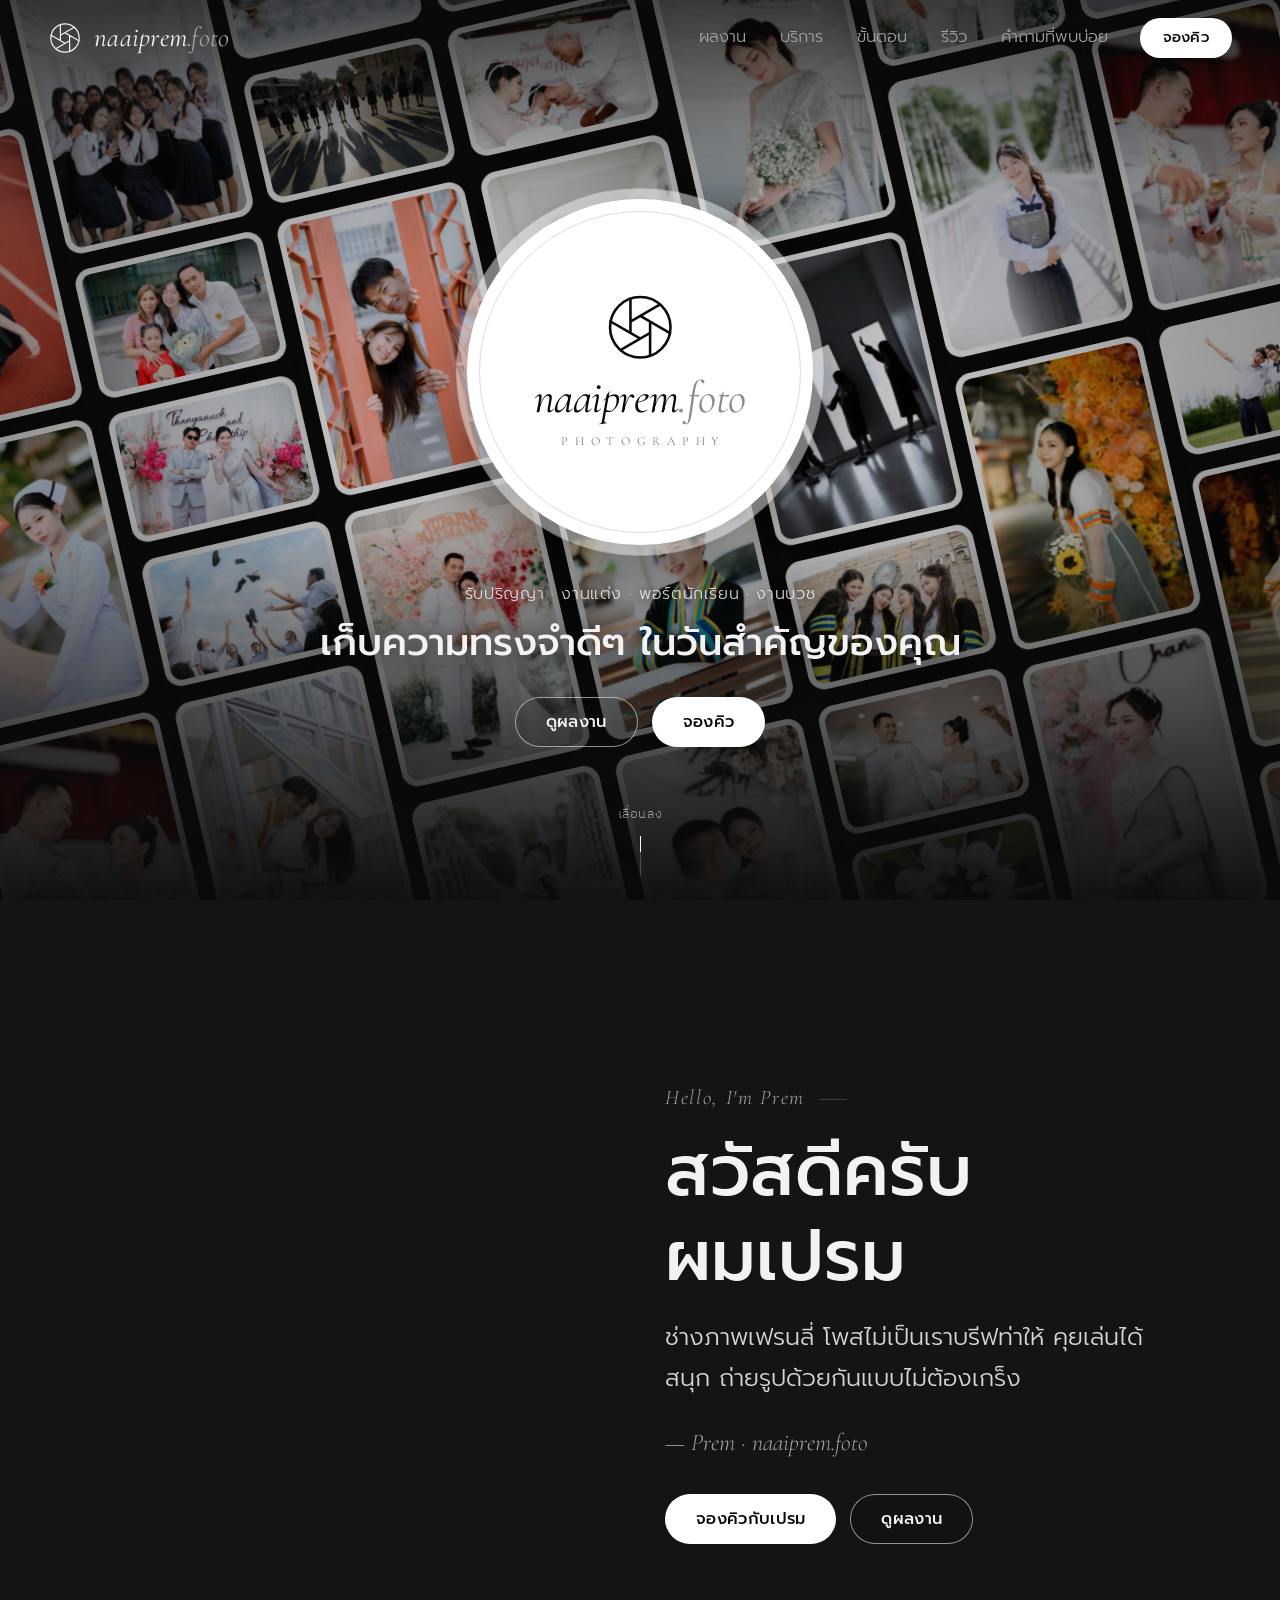
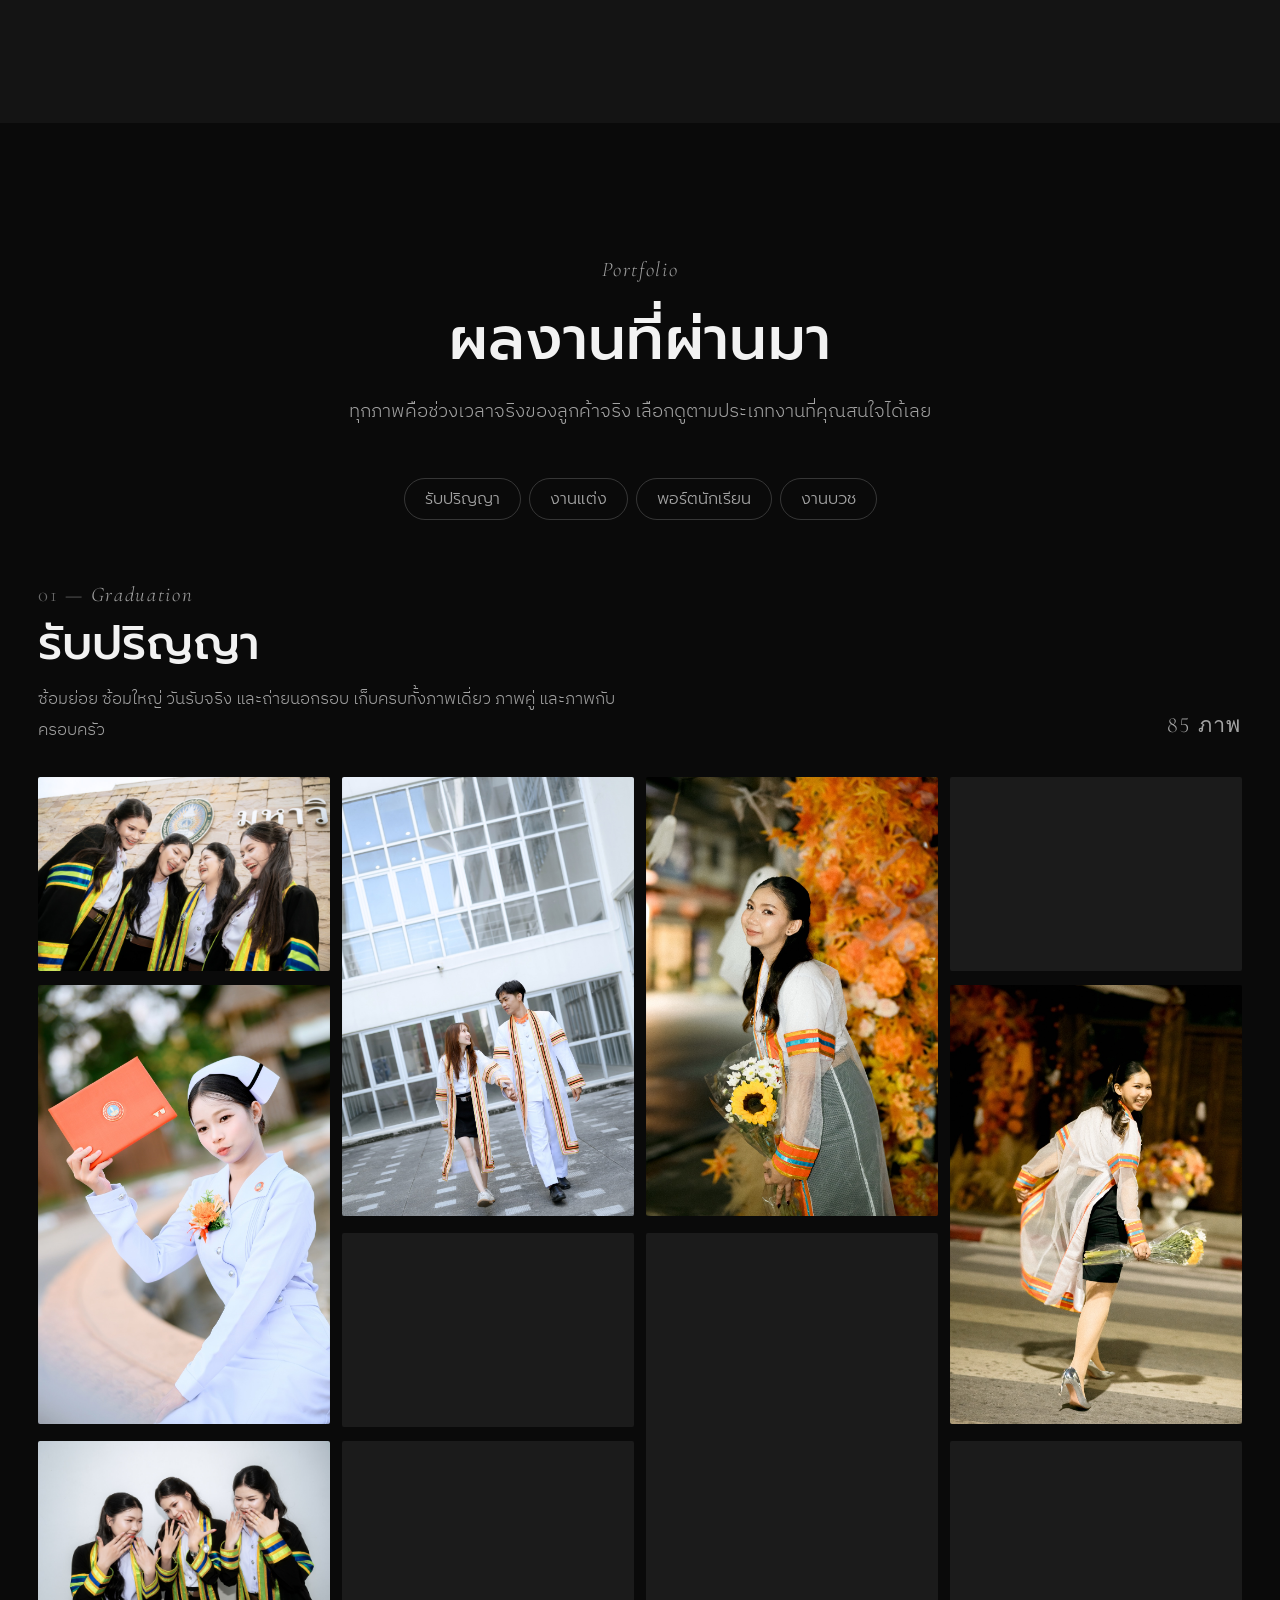
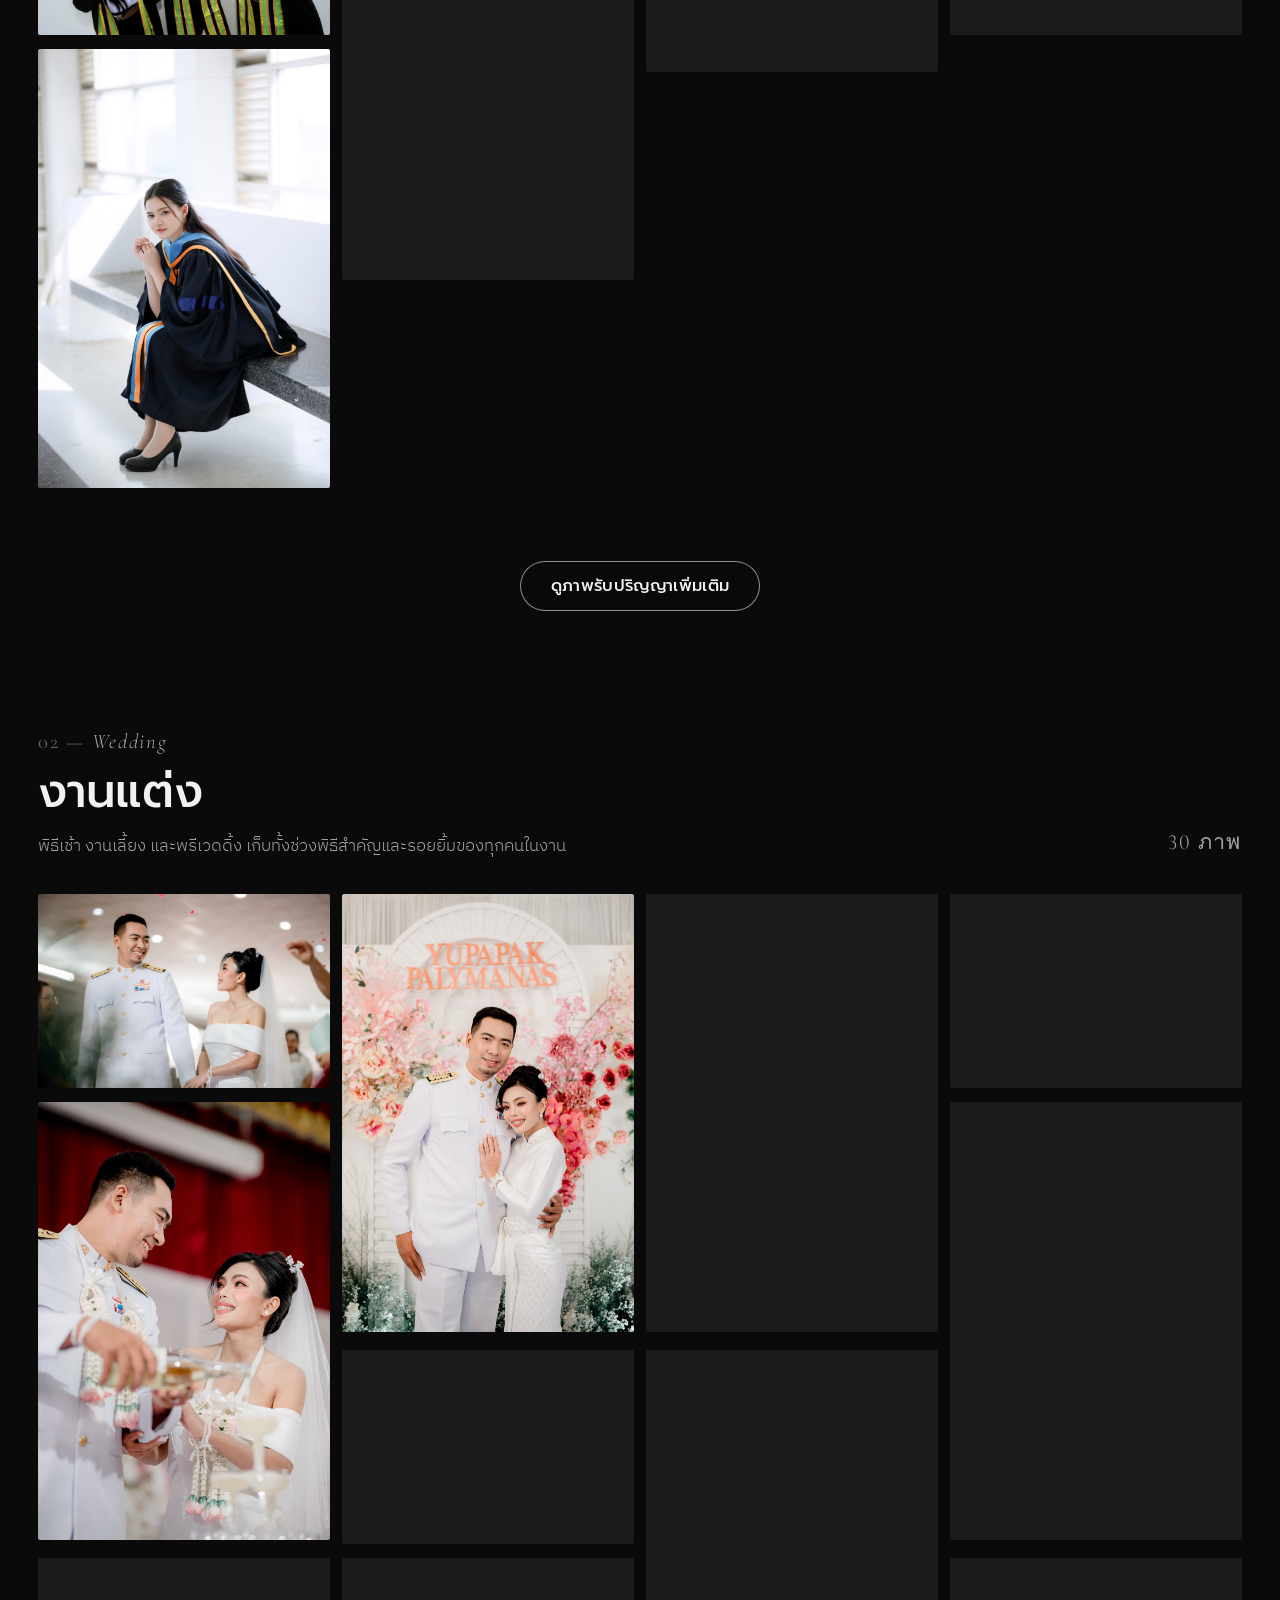
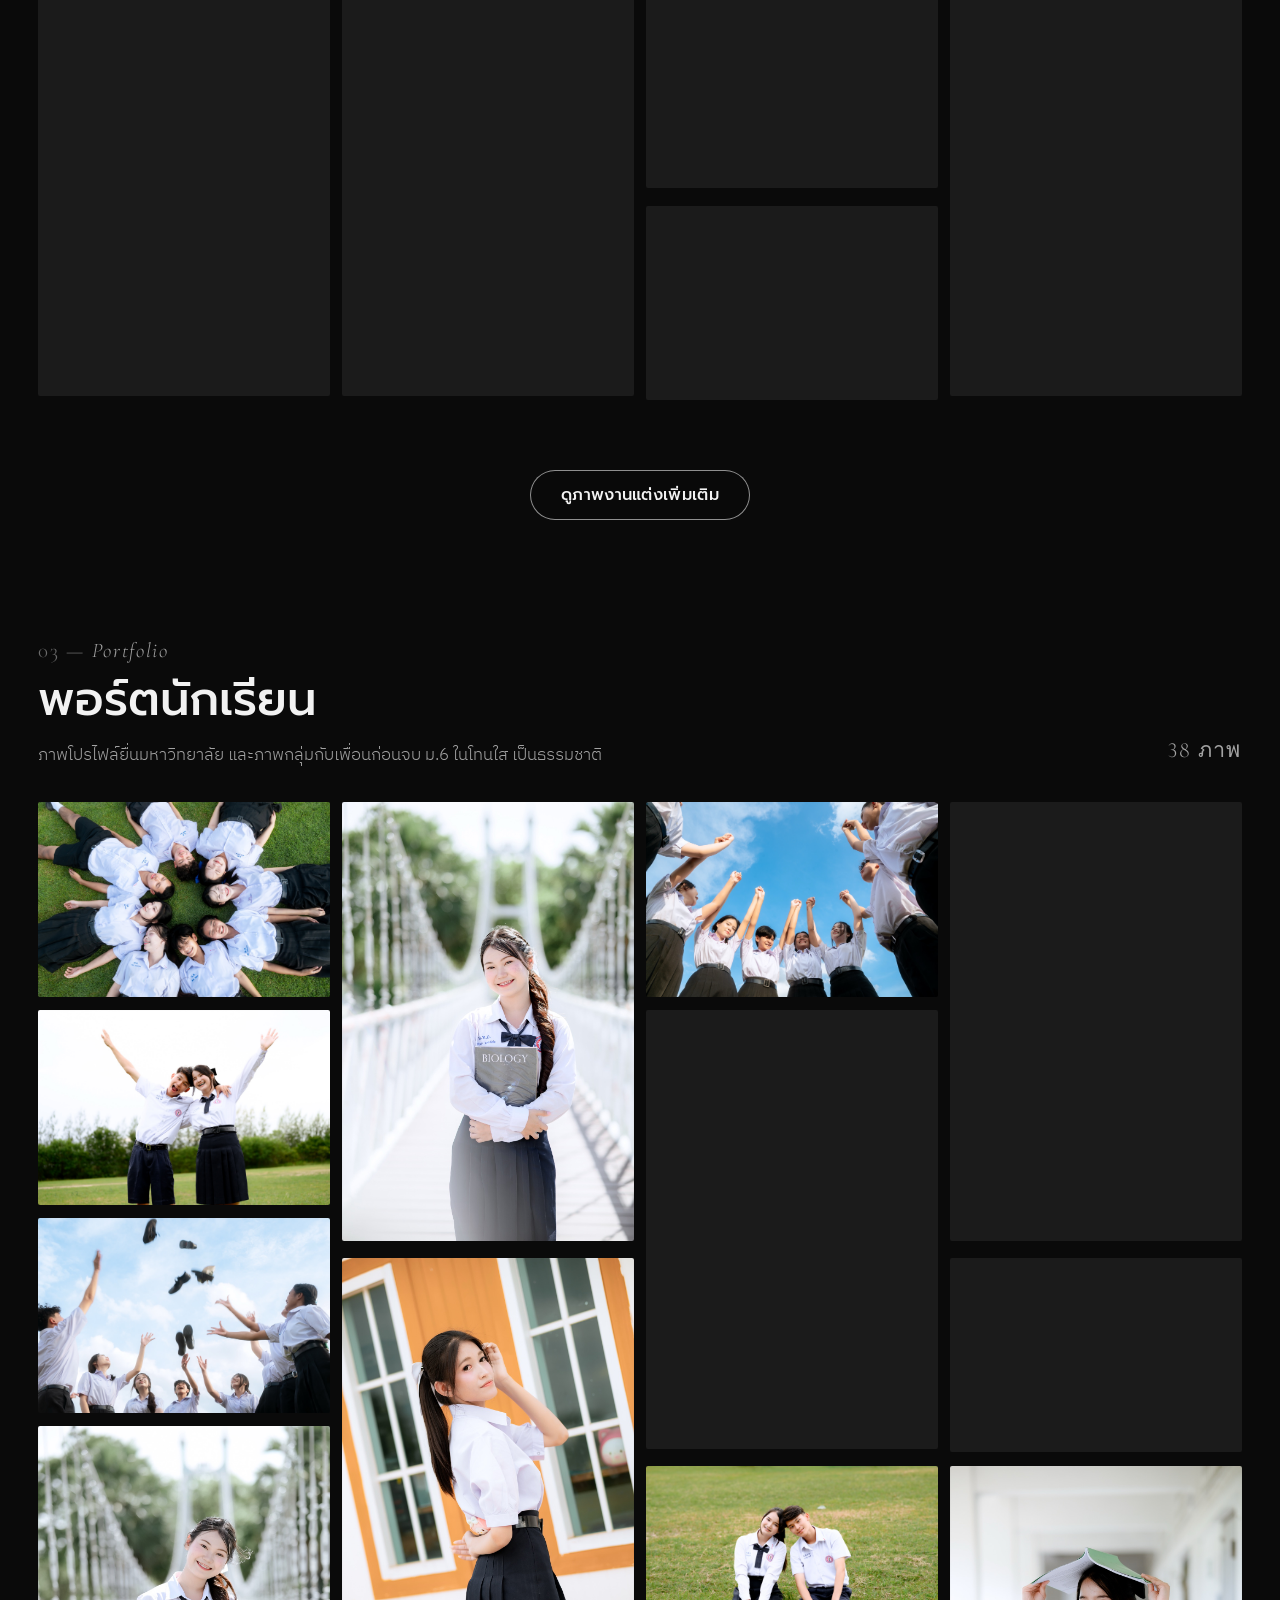
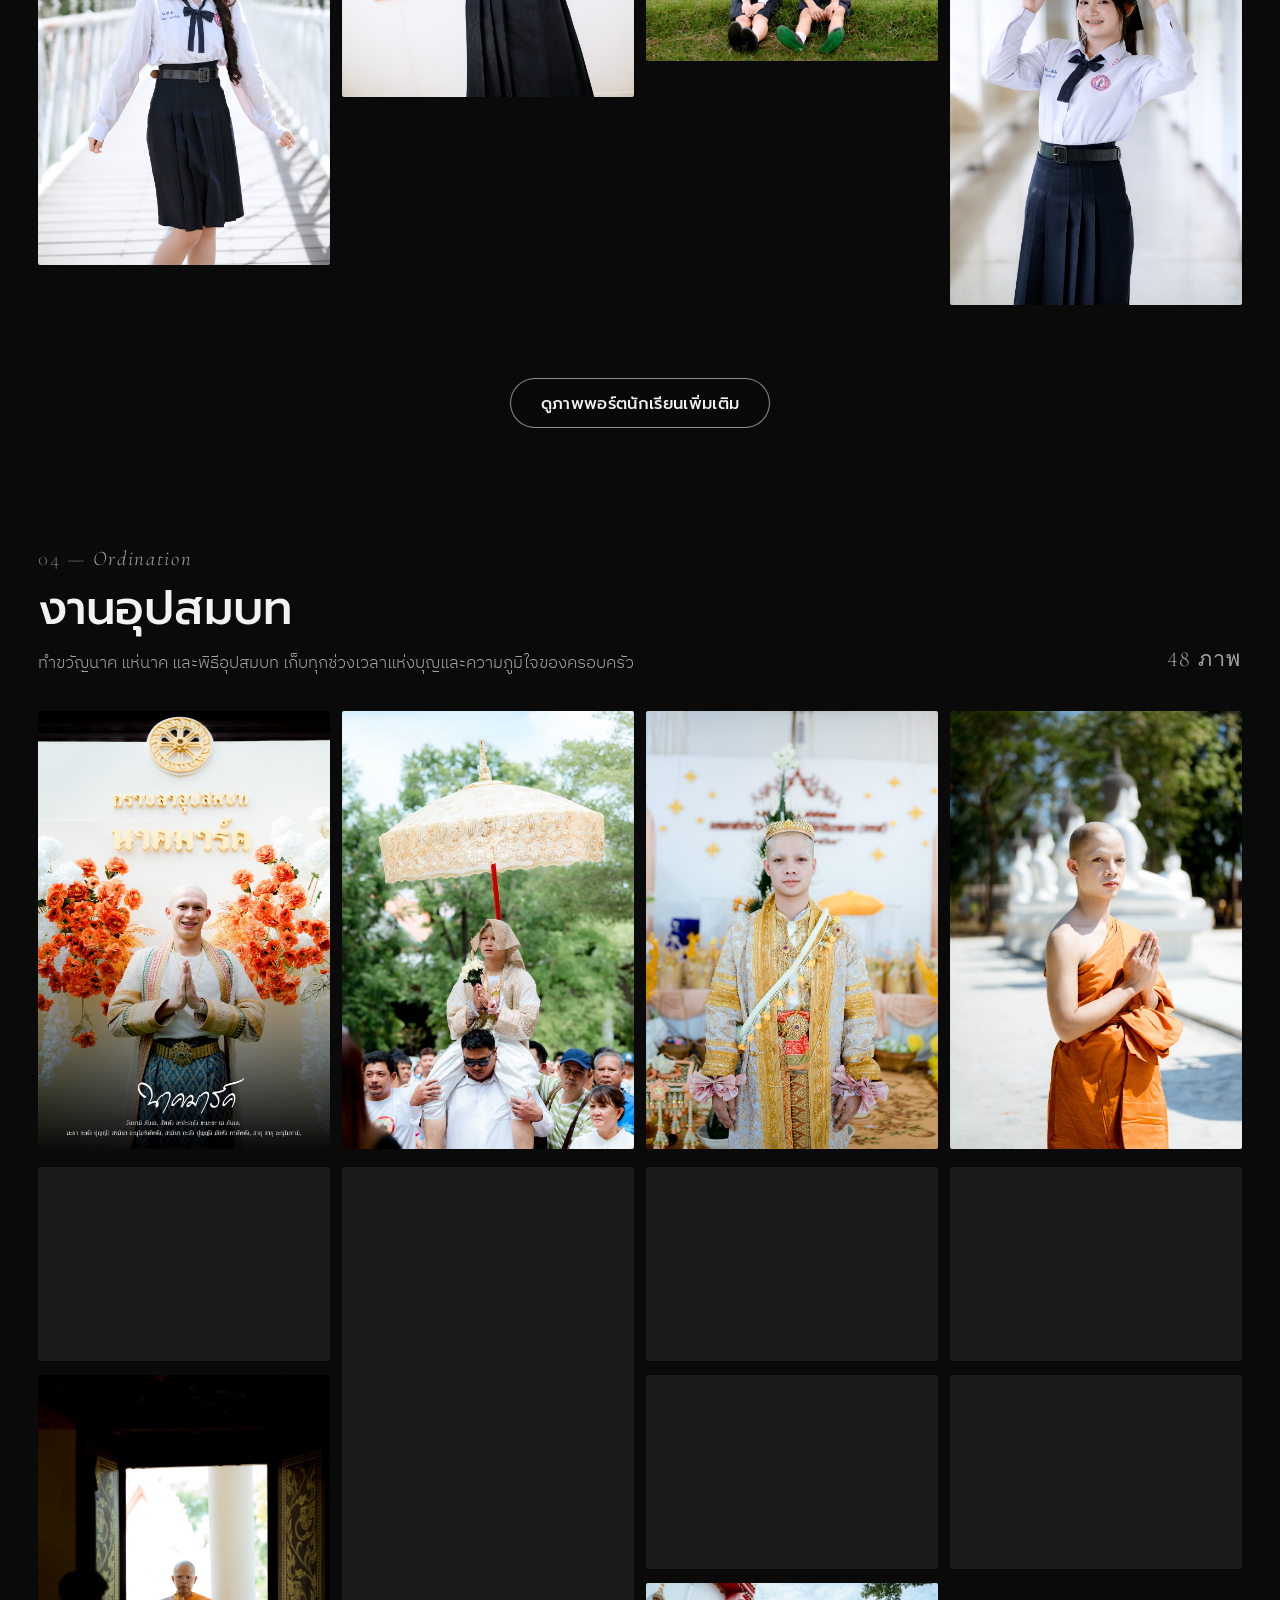
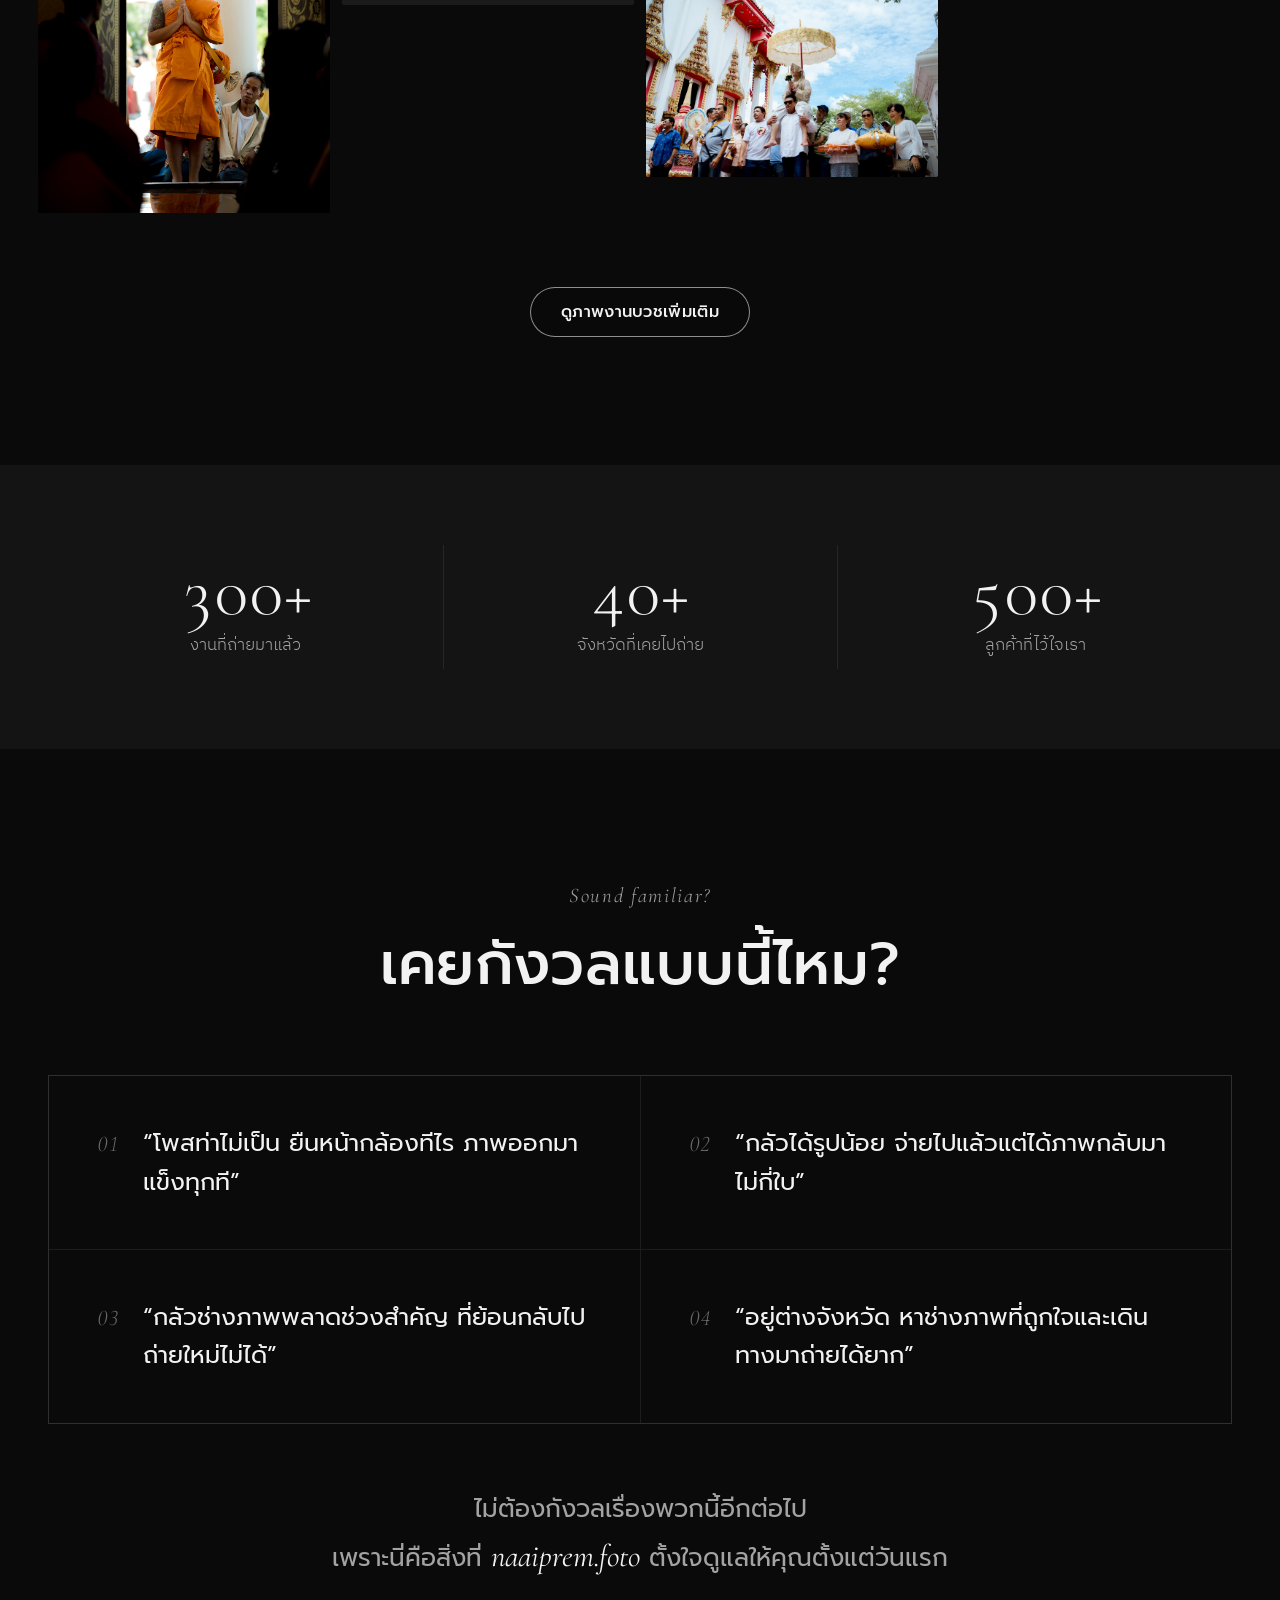
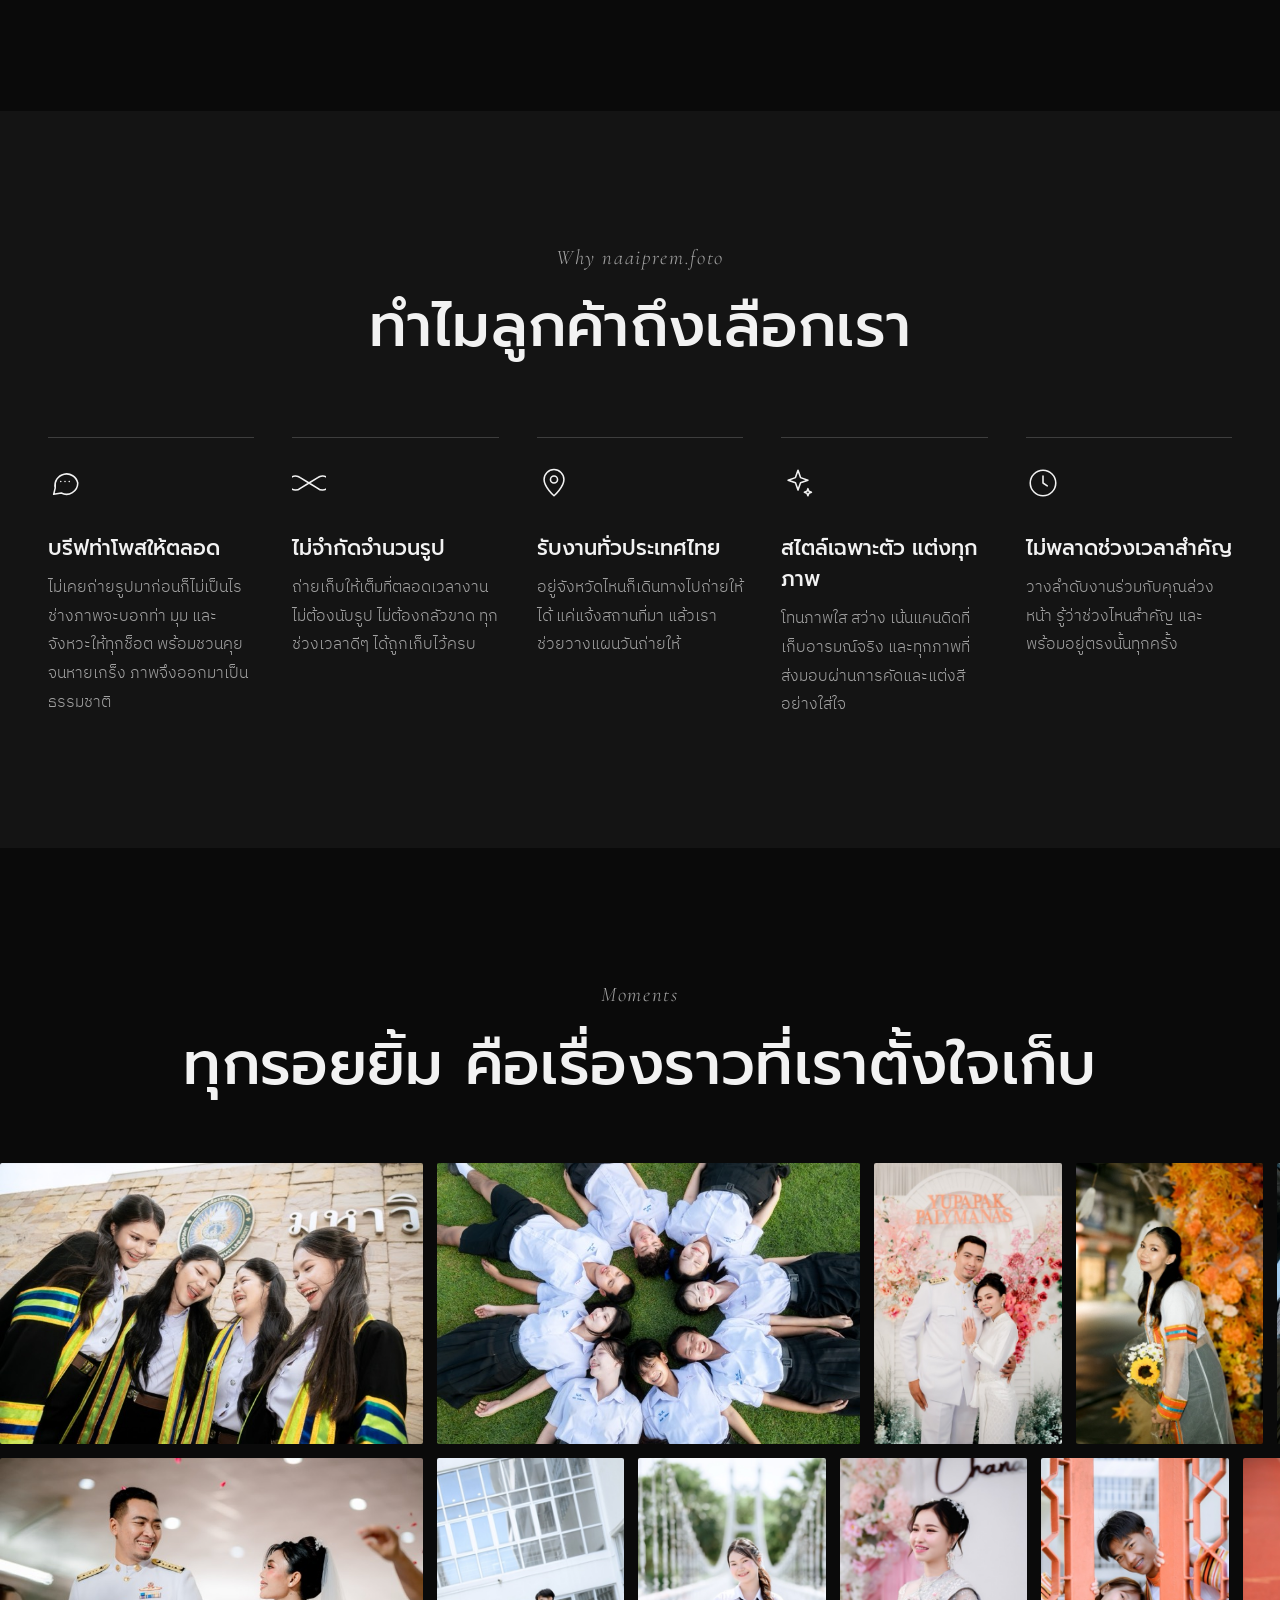
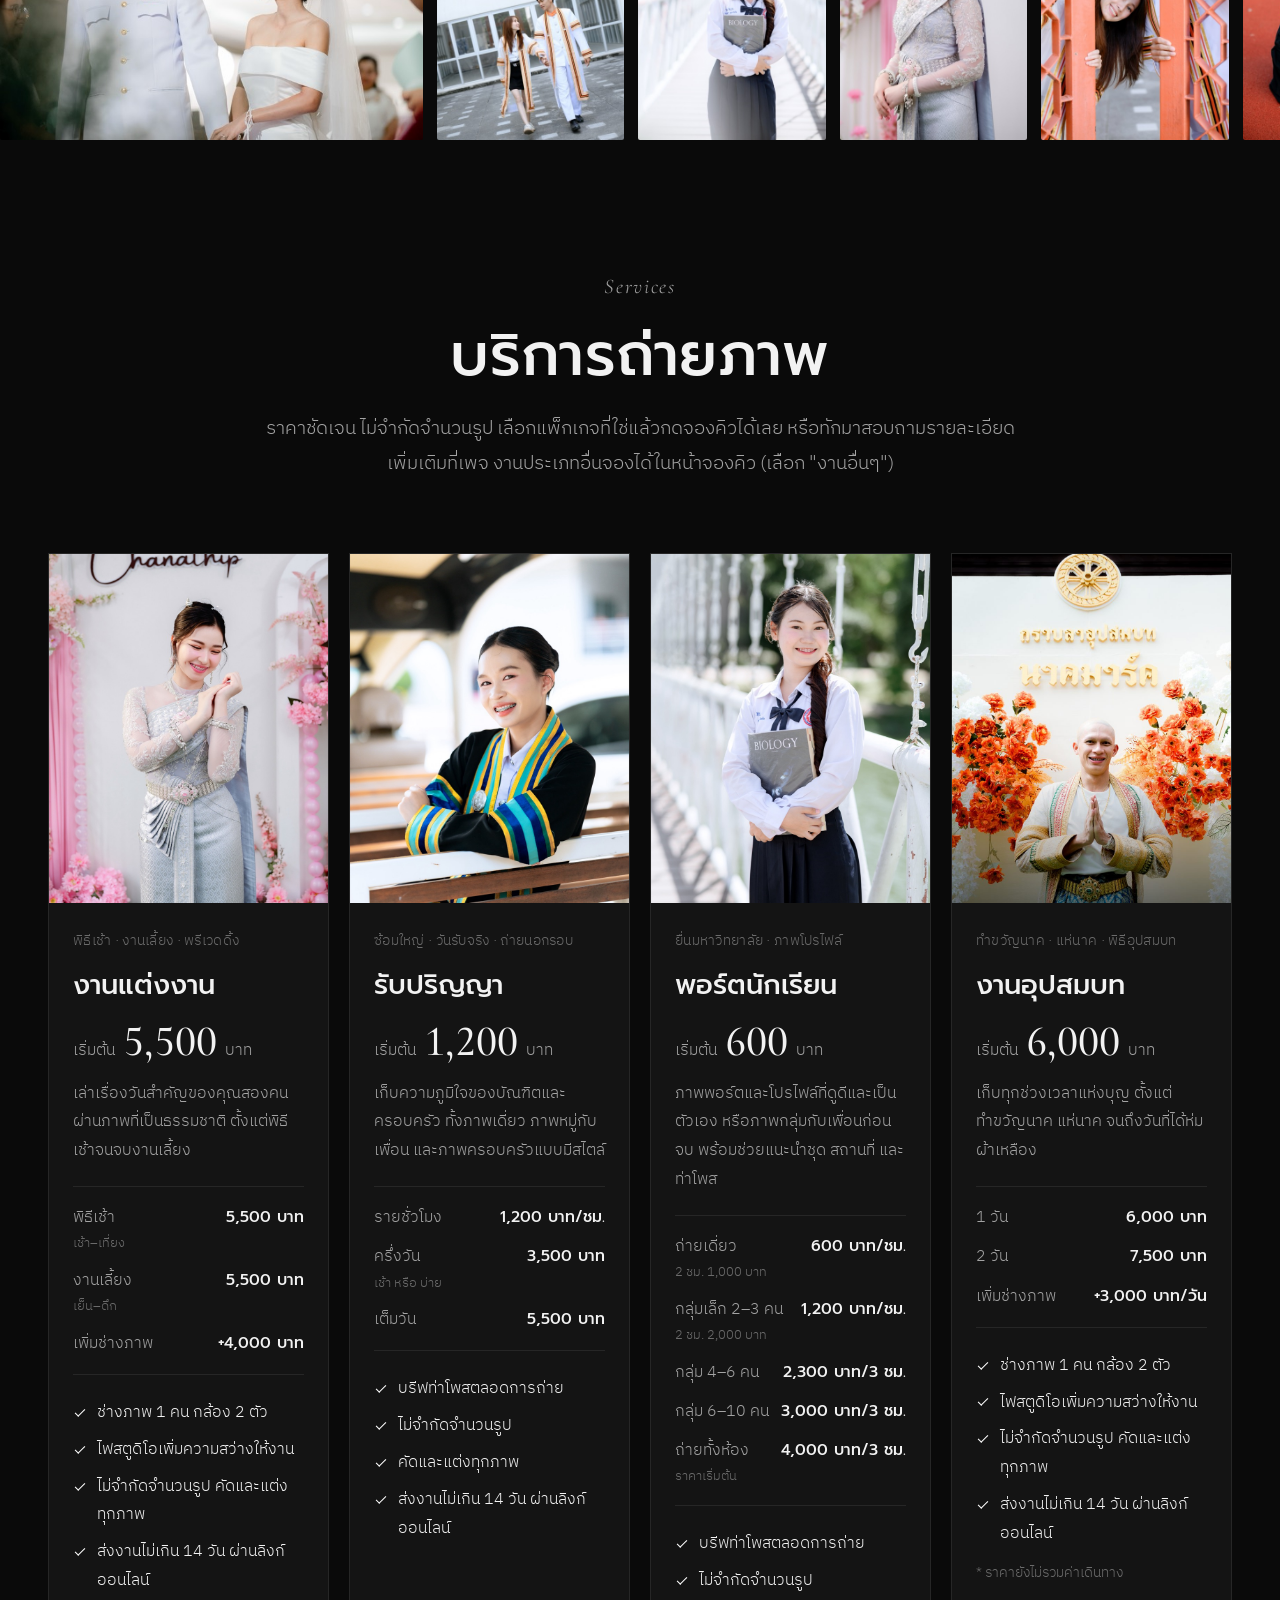
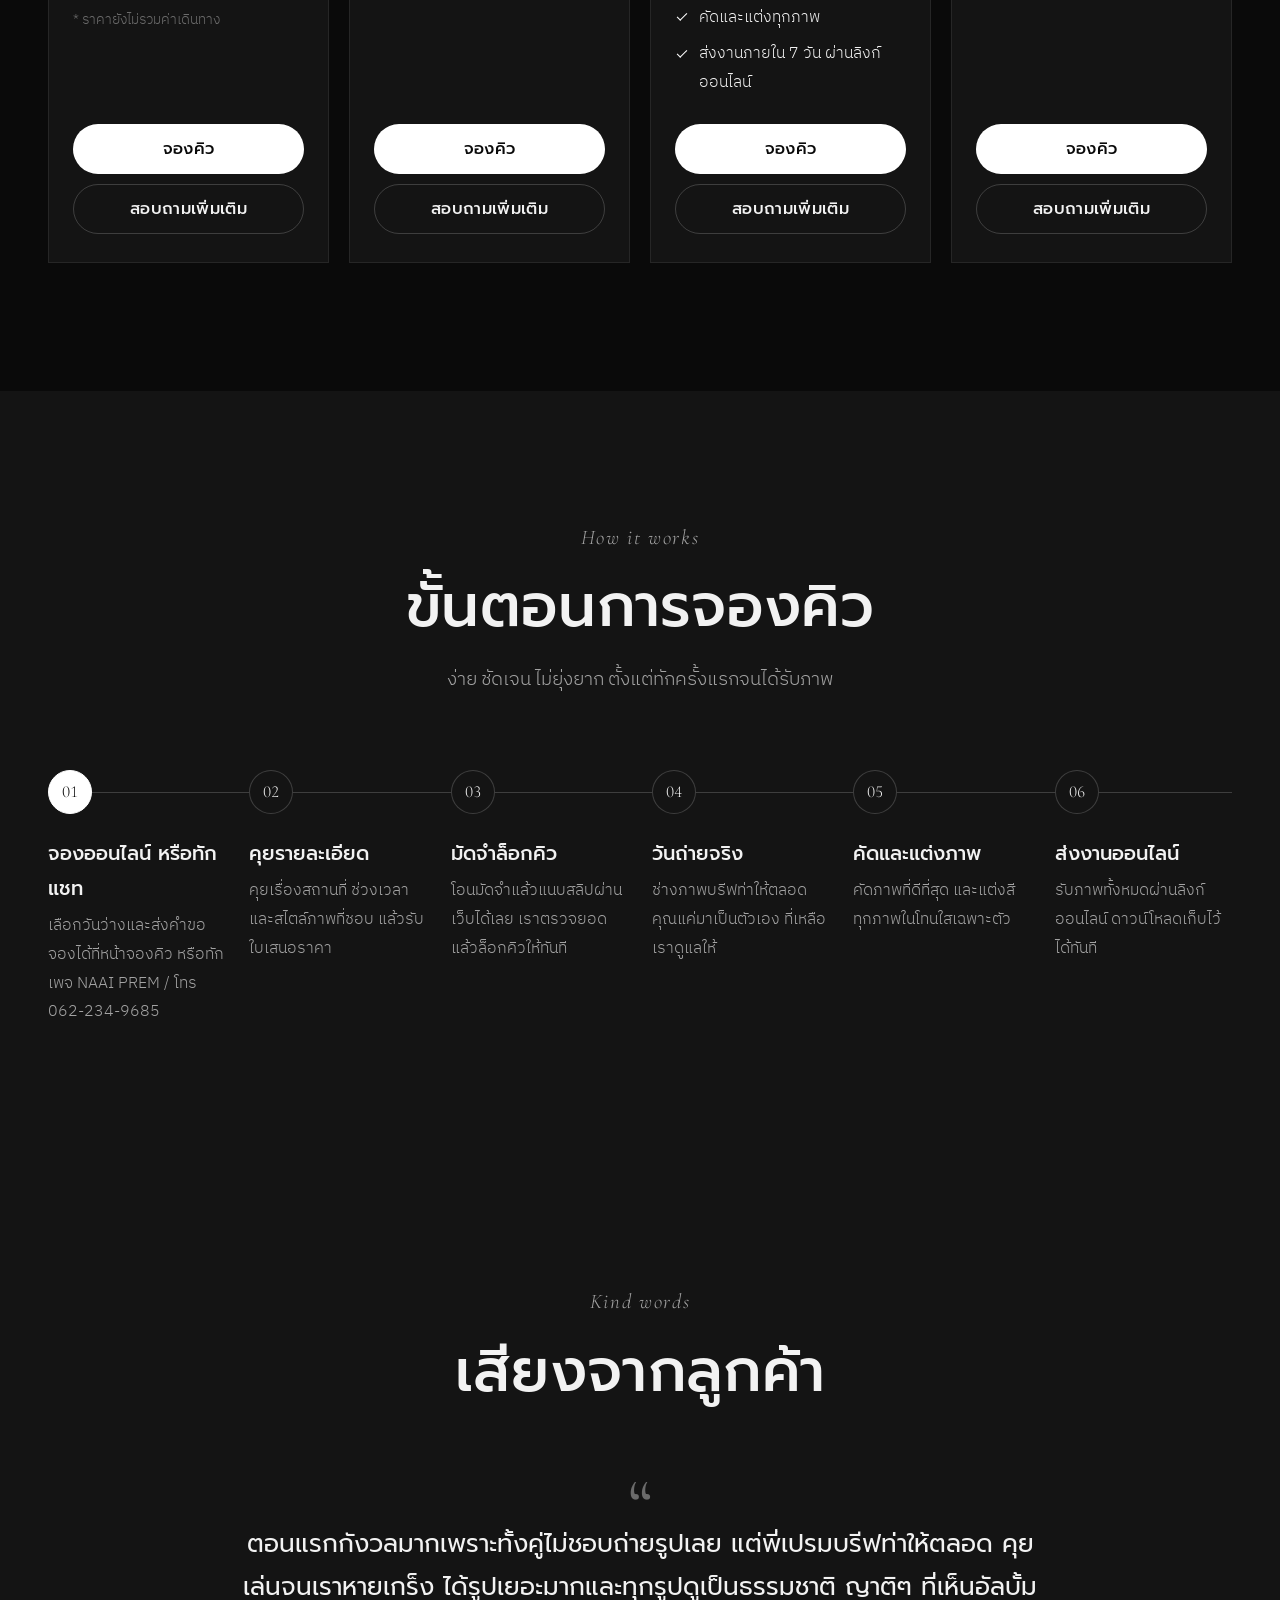
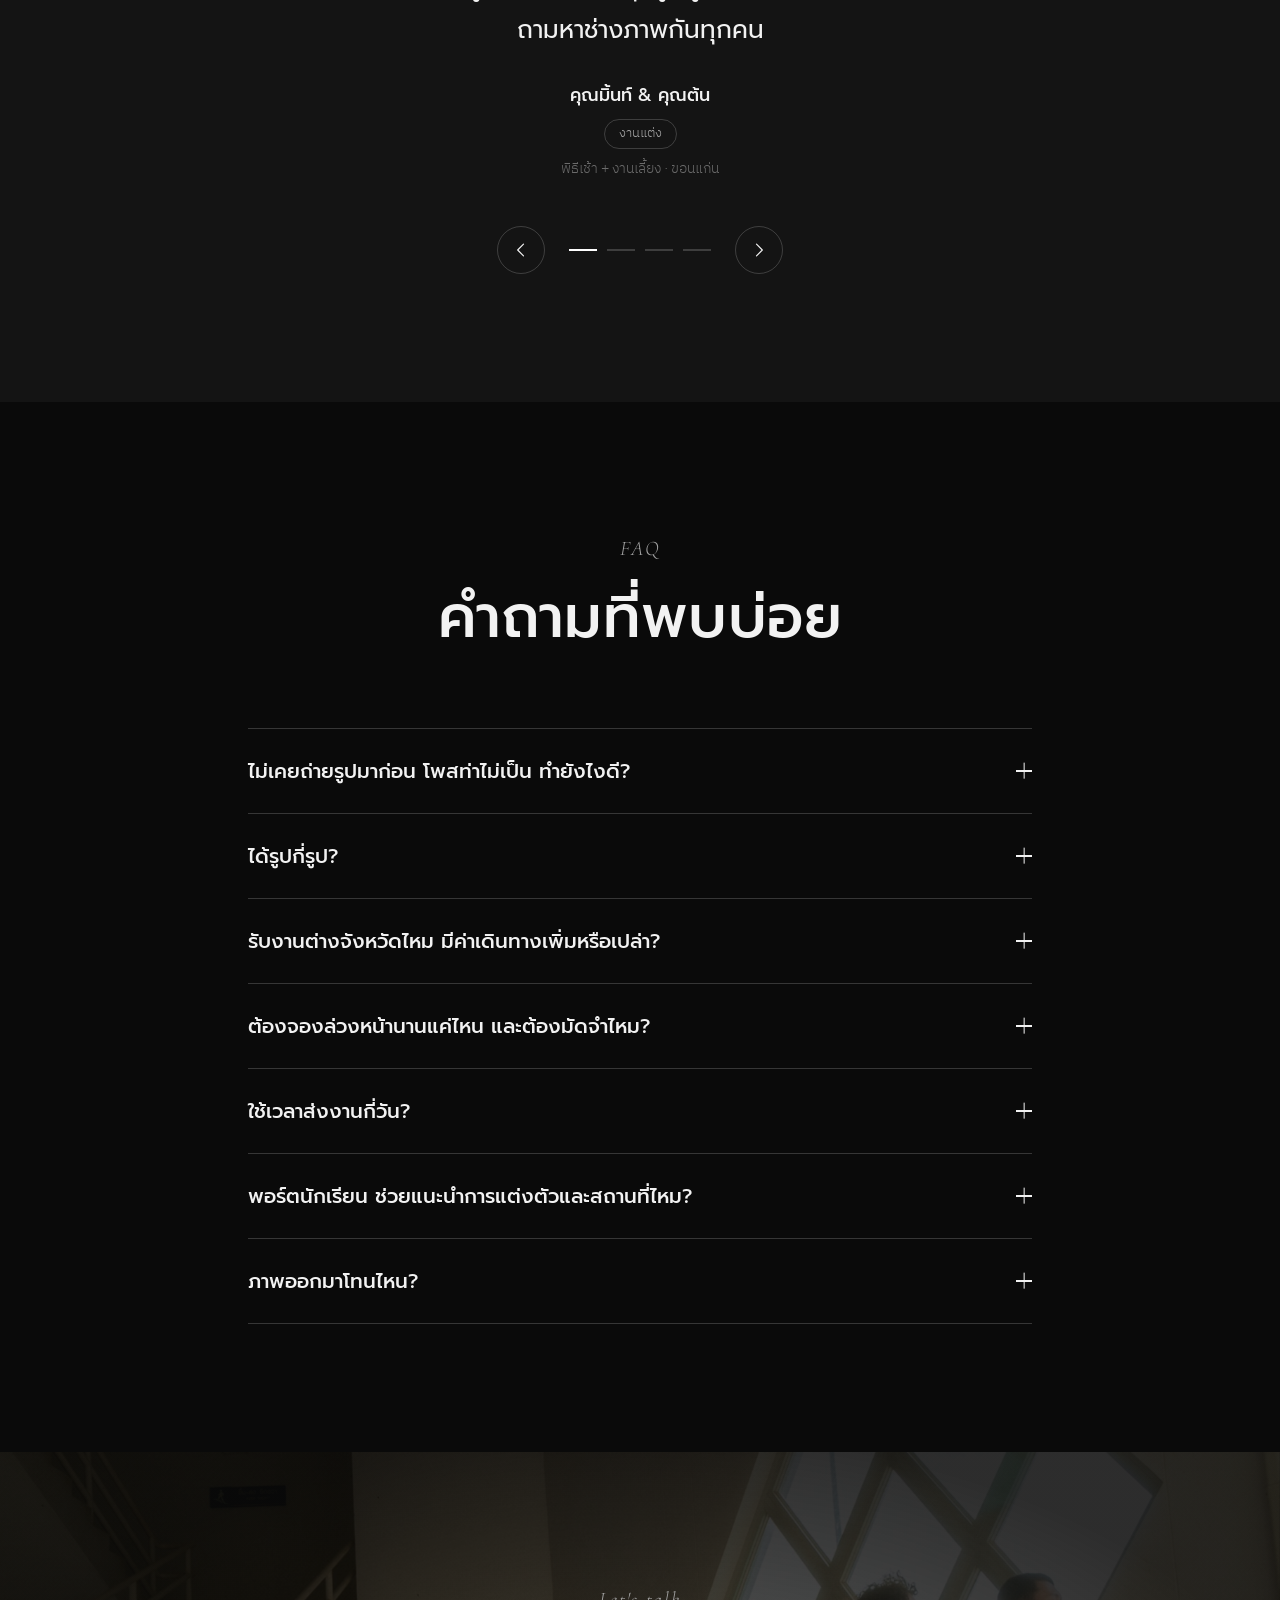
==== index.html @ 46565f7a "Use new ordination cover photo - Service card, booking type card, and first photo of the ordination " ====
<!DOCTYPE html>
<html lang="th">
<head>
  <meta charset="UTF-8">
  <meta name="viewport" content="width=device-width, initial-scale=1">
  <title>naaiprem.foto — ช่างภาพงานแต่ง รับปริญญา พอร์ตนักเรียน งานบวช | รับงานทั่วประเทศไทย</title>
  <meta name="description" content="naaiprem.foto ช่างภาพอิสระ รับถ่ายงานแต่ง รับปริญญา พอร์ตนักเรียน และงานอุปสมบท ภาพโทนใส เน้นแคนดิด บรีฟท่าโพสให้ตลอด ไม่จำกัดจำนวนรูป รับงานทั่วประเทศไทย">
  <meta name="theme-color" content="#0a0a0a">

  <!-- Open Graph (แก้: เปลี่ยน og:image เป็น URL เต็มของโดเมนจริงเมื่อขึ้นเว็บ) -->
  <meta property="og:type" content="website">
  <meta property="og:title" content="naaiprem.foto — เก็บรอยยิ้มจริง ในโทนภาพใสๆ ที่เป็นคุณ">
  <meta property="og:description" content="รับถ่ายงานแต่ง รับปริญญา พอร์ตนักเรียน งานบวช บรีฟท่าโพสให้ตลอด ไม่จำกัดจำนวนรูป รับงานทั่วประเทศไทย">
  <meta property="og:image" content="images/hero/hero-01-graduation.jpg">
  <meta property="og:locale" content="th_TH">

  <link rel="icon" href="images/logo/favicon.svg" type="image/svg+xml">
  <link rel="apple-touch-icon" href="images/logo/apple-touch-icon.png">
  <link rel="preconnect" href="https://fonts.googleapis.com">
  <link rel="preconnect" href="https://fonts.gstatic.com" crossorigin>
  <link href="https://fonts.googleapis.com/css2?family=Cormorant+Garamond:ital,wght@0,300;0,400;0,500;1,300;1,400&family=IBM+Plex+Sans+Thai:wght@300;400;500&family=Prompt:wght@300;400;500;600&display=swap" rel="stylesheet">
  <link rel="stylesheet" href="css/style.css">
  <!-- บอก CSS ว่า JS ทำงาน (ถ้าไม่มี JS เนื้อหาจะแสดงทันทีโดยไม่มี animation) -->
  <script>document.documentElement.classList.add('js');</script>

  <!-- data.js ต้องมาก่อน main.js -->
  <script src="js/data.js" defer></script>
  <script src="js/main.js" defer></script>
</head>
<body>
  <a class="skip-link" href="#portfolio">ข้ามไปยังผลงาน</a>

  <!-- Cursor แบบกำหนดเอง (แสดงเฉพาะ Desktop ที่ใช้เมาส์) -->
  <div class="cursor" aria-hidden="true">
    <div class="cursor__dot"></div>
    <div class="cursor__ring"><span class="cursor__label">ดู</span></div>
  </div>

  <!-- ============================== NAVBAR ============================== -->
  <header class="nav" id="nav">
    <div class="nav__inner">
      <a href="#home" class="logo" aria-label="naaiprem.foto กลับไปด้านบน"><svg class="logo__mark" viewBox="0 0 48 48" aria-hidden="true"><circle cx="24" cy="24" r="20"/><path d="M17.50 20.25L37.13 8.92M24.00 16.50L43.63 27.83M30.50 20.25L30.50 42.92M30.50 27.75L10.87 39.08M24.00 31.50L4.37 20.17M17.50 27.75L17.50 5.08"/></svg><span class="logo__text">naaiprem<span>.foto</span></span></a>

      <nav class="nav__menu" id="navMenu" aria-label="เมนูหลัก">
        <ul class="nav__links">
          <li class="nav__item--mobile"><a href="#about" class="nav__link">แนะนำตัว</a></li>
          <li><a href="#portfolio" class="nav__link">ผลงาน</a></li>
          <li><a href="#services" class="nav__link">บริการ</a></li>
          <li><a href="#process" class="nav__link">ขั้นตอน</a></li>
          <li><a href="#reviews" class="nav__link">รีวิว</a></li>
          <li><a href="#faq" class="nav__link">คำถามที่พบบ่อย</a></li>
        </ul>
        <div class="nav__mobile-extra">
          <a href="booking.html" class="btn btn--primary btn--block">จองคิวออนไลน์</a>
          <p class="nav__mobile-label">เลือกงานแล้วจองได้เลย</p>
          <ul class="nav__quick">
            <li><a href="booking.html?type=graduation"><span>รับปริญญา</span><small>เริ่มต้น 1,200</small></a></li>
            <li><a href="booking.html?type=wedding"><span>งานแต่ง</span><small>เริ่มต้น 5,500</small></a></li>
            <li><a href="booking.html?type=portfolio"><span>พอร์ตนักเรียน</span><small>เริ่มต้น 600</small></a></li>
            <li><a href="booking.html?type=ordination"><span>งานบวช</span><small>เริ่มต้น 6,000</small></a></li>
          </ul>
          <div class="nav__mobile-contact">
            <a href="tel:0622349685" data-contact="phone" class="nav__mobile-phone"><span data-contact-text="phoneLabel">062-234-9685</span></a>
            <p>รับงานทั่วประเทศไทย · บรีฟท่าให้ตลอด · ไม่จำกัดรูป</p>
            <div class="nav__social">
              <a href="https://www.facebook.com/people/NAAI-PREM/61560883106906/" data-contact="facebookPage" aria-label="เพจ Facebook NAAI PREM"><svg viewBox="0 0 24 24" aria-hidden="true"><path d="M14 8h3V4h-3a4 4 0 0 0-4 4v2H7v4h3v7h4v-7h3l1-4h-4V8z"/></svg>NAAI PREM</a>
              <a href="https://www.instagram.com/naaiprem_photo/" data-contact="instagram" aria-label="Instagram naaiprem_photo"><svg viewBox="0 0 24 24" aria-hidden="true"><rect x="3.5" y="3.5" width="17" height="17" rx="5"/><circle cx="12" cy="12" r="4"/><circle cx="17.3" cy="6.7" r=".6"/></svg>naaiprem_photo</a>
            </div>
          </div>
        </div>
      </nav>

      <a href="booking.html" class="btn btn--primary btn--sm nav__cta">จองคิว</a>

      <button class="nav__toggle" id="navToggle" aria-label="เปิดเมนู" aria-expanded="false" aria-controls="navMenu">
        <span></span><span></span>
      </button>
    </div>
    <div class="nav__progress" id="navProgress" aria-hidden="true"></div>
  </header>

  <main>
    <!-- ============================== หน้าปก ==============================
         ภาพคอลัมน์เฉียงสไตล์นิตยสาร สร้างจาก STRIP ใน js/data.js (ใช้ภาพย่อใน images/strip/)
         คอลัมน์คู่-คี่เลื่อนสวนทางกัน / โลโก้อยู่ในวงกลมกลางจอ -->
    <section class="cover" id="home" aria-label="หน้าแรก">
      <div class="cover__collage" aria-hidden="true">
        <div class="cover__tilt" id="coverTilt"></div>
      </div>
      <div class="cover__shade" aria-hidden="true"></div>

      <div class="cover__content container">
        <div class="cover__badge">
          <svg class="cover__mark" viewBox="0 0 48 48" aria-hidden="true"><circle cx="24" cy="24" r="20"/><path d="M17.50 20.25L37.13 8.92M24.00 16.50L43.63 27.83M30.50 20.25L30.50 42.92M30.50 27.75L10.87 39.08M24.00 31.50L4.37 20.17M17.50 27.75L17.50 5.08"/></svg>
          <h1 class="hero__brand cover__brand">naaiprem<span>.foto</span></h1>
          <p class="cover__sub" aria-hidden="true">Photography</p>
        </div>
        <p class="cover__eyebrow hero-in" style="--i:3">รับปริญญา · งานแต่ง · พอร์ตนักเรียน · งานบวช</p>
        <!-- แก้: สโลแกน -->
        <p class="cover__slogan hero-in" style="--i:4">เก็บความทรงจำดีๆ ในวันสำคัญของคุณ</p>
        <div class="cover__actions hero-in" style="--i:5">
          <a href="#portfolio" class="btn btn--ghost">ดูผลงาน</a>
          <a href="booking.html" class="btn btn--primary">จองคิว</a>
        </div>
      </div>

      <a href="#about" class="hero__scroll" aria-label="เลื่อนลงไปทำความรู้จัก">
        <span>เลื่อนลง</span>
        <i aria-hidden="true"></i>
      </a>
    </section>

    <!-- ============================== แนะนำตัว ==============================
         แก้: ข้อความแนะนำตัว / ภาพ 3 ใบ (ถ้ามีรูปตัวเอง ใส่แทนภาพตรงกลาง intro__photo--2 ได้เลย) -->
    <section class="section intro" id="about" aria-labelledby="introTitle">
      <div class="container intro__inner">
        <div class="intro__photos" aria-hidden="true">
          <figure class="intro__photo intro__photo--1 reveal" data-delay="0"><img src="images/strip/graduation-11-portrait.jpg" alt="" width="426" height="640" loading="lazy" decoding="async"></figure>
          <figure class="intro__photo intro__photo--2 reveal" data-delay="1"><img src="images/strip/wedding-22-portrait.jpg" alt="" width="426" height="640" loading="lazy" decoding="async"></figure>
          <figure class="intro__photo intro__photo--3 reveal" data-delay="2"><img src="images/strip/portfolio-30-portrait.jpg" alt="" width="426" height="640" loading="lazy" decoding="async"></figure>
        </div>
        <div class="intro__text">
          <p class="eyebrow eyebrow--left reveal">Hello, I'm Prem</p>
          <h2 class="intro__title reveal" data-delay="1" id="introTitle">สวัสดีครับ<br>ผมเปรม</h2>
          <p class="intro__lead reveal" data-delay="2">ช่างภาพเฟรนลี่ โพสไม่เป็นเราบรีฟท่าให้ คุยเล่นได้สนุก ถ่ายรูปด้วยกันแบบไม่ต้องเกร็ง</p>
          <p class="intro__sign reveal" data-delay="3">— Prem · naaiprem.foto</p>
          <div class="intro__actions reveal" data-delay="4">
            <a href="booking.html" class="btn btn--primary">จองคิวกับเปรม</a>
            <a href="#portfolio" class="btn btn--ghost">ดูผลงาน</a>
          </div>
        </div>
      </div>
    </section>

    <!-- ============================== GALLERY ==============================
         แบ่งเป็นหมวด เรียงตามลำดับบล็อก .gallery__group ด้านล่าง (ย้ายบล็อกขึ้น-ลงเพื่อสลับลำดับได้)
         ภาพในแต่ละหมวดสร้างจาก GALLERY ใน js/data.js ตาม data-category (ไม่ต้องแก้ HTML เวลาเพิ่มภาพ)
         หมวดที่ยังไม่มีภาพใน GALLERY จะถูกซ่อนอัตโนมัติ -->
    <section class="section gallery" id="portfolio" aria-labelledby="galleryTitle">
      <div class="container">
        <header class="section-head reveal">
          <p class="eyebrow">Portfolio</p>
          <h2 class="section-title" id="galleryTitle">ผลงานที่ผ่านมา</h2>
          <p class="section-lead">ทุกภาพคือช่วงเวลาจริงของลูกค้าจริง เลือกดูตามประเภทงานที่คุณสนใจได้เลย</p>
        </header>

        <nav class="filters reveal" aria-label="ไปยังหมวดผลงาน">
          <a class="filter" href="#work-graduation" data-jump="graduation">รับปริญญา</a>
          <a class="filter" href="#work-wedding" data-jump="wedding">งานแต่ง</a>
          <a class="filter" href="#work-portfolio" data-jump="portfolio">พอร์ตนักเรียน</a>
          <a class="filter" href="#work-ordination" data-jump="ordination">งานบวช</a>
        </nav>
      </div>

      <!-- แก้: ข้อความหัวหมวด -->
      <section class="gallery__group" id="work-graduation" data-category="graduation" aria-labelledby="workGraduationTitle">
        <header class="gallery__head container reveal">
          <p class="gallery__eyebrow">Graduation</p>
          <h3 class="gallery__heading" id="workGraduationTitle">รับปริญญา</h3>
          <p class="gallery__lead">ซ้อมย่อย ซ้อมใหญ่ วันรับจริง และถ่ายนอกรอบ เก็บครบทั้งภาพเดี่ยว ภาพคู่ และภาพกับครอบครัว</p>
          <p class="gallery__count" data-gallery-count></p>
        </header>
        <div class="gallery__wrap"><div class="gallery__grid" data-gallery-grid></div></div>
        <div class="gallery__more"><button class="btn btn--ghost" type="button" data-load-more>ดูภาพรับปริญญาเพิ่มเติม</button></div>
      </section>

      <section class="gallery__group" id="work-wedding" data-category="wedding" aria-labelledby="workWeddingTitle">
        <header class="gallery__head container reveal">
          <p class="gallery__eyebrow">Wedding</p>
          <h3 class="gallery__heading" id="workWeddingTitle">งานแต่ง</h3>
          <p class="gallery__lead">พิธีเช้า งานเลี้ยง และพรีเวดดิ้ง เก็บทั้งช่วงพิธีสำคัญและรอยยิ้มของทุกคนในงาน</p>
          <p class="gallery__count" data-gallery-count></p>
        </header>
        <div class="gallery__wrap"><div class="gallery__grid" data-gallery-grid></div></div>
        <div class="gallery__more"><button class="btn btn--ghost" type="button" data-load-more>ดูภาพงานแต่งเพิ่มเติม</button></div>
      </section>

      <section class="gallery__group" id="work-portfolio" data-category="portfolio" aria-labelledby="workPortfolioTitle">
        <header class="gallery__head container reveal">
          <p class="gallery__eyebrow">Portfolio</p>
          <h3 class="gallery__heading" id="workPortfolioTitle">พอร์ตนักเรียน</h3>
          <p class="gallery__lead">ภาพโปรไฟล์ยื่นมหาวิทยาลัย และภาพกลุ่มกับเพื่อนก่อนจบ ม.6 ในโทนใส เป็นธรรมชาติ</p>
          <p class="gallery__count" data-gallery-count></p>
        </header>
        <div class="gallery__wrap"><div class="gallery__grid" data-gallery-grid></div></div>
        <div class="gallery__more"><button class="btn btn--ghost" type="button" data-load-more>ดูภาพพอร์ตนักเรียนเพิ่มเติม</button></div>
      </section>

      <section class="gallery__group" id="work-ordination" data-category="ordination" aria-labelledby="workOrdinationTitle">
        <header class="gallery__head container reveal">
          <p class="gallery__eyebrow">Ordination</p>
          <h3 class="gallery__heading" id="workOrdinationTitle">งานอุปสมบท</h3>
          <p class="gallery__lead">ทำขวัญนาค แห่นาค และพิธีอุปสมบท เก็บทุกช่วงเวลาแห่งบุญและความภูมิใจของครอบครัว</p>
          <p class="gallery__count" data-gallery-count></p>
        </header>
        <div class="gallery__wrap"><div class="gallery__grid" data-gallery-grid></div></div>
        <div class="gallery__more"><button class="btn btn--ghost" type="button" data-load-more>ดูภาพงานบวชเพิ่มเติม</button></div>
      </section>
    </section>

    <!-- ============================== STATS ==============================
         ตัวเลขสร้างจาก STATS ใน js/data.js -->
    <section class="stats" aria-label="ผลงานในตัวเลข">
      <ul class="stats__list container" id="statsList"></ul>
    </section>

    <!-- ============================== ปัญหาของลูกค้า ============================== -->
    <section class="section pain" id="pain" aria-labelledby="painTitle">
      <div class="container">
        <header class="section-head reveal">
          <p class="eyebrow">Sound familiar?</p>
          <h2 class="section-title" id="painTitle">เคยกังวลแบบนี้ไหม?</h2>
        </header>

        <ul class="pain__list">
          <li class="pain__item reveal" data-delay="0">
            <span class="pain__num">01</span>
            <p class="pain__quote">“โพสท่าไม่เป็น ยืนหน้ากล้องทีไร ภาพออกมาแข็งทุกที”</p>
          </li>
          <li class="pain__item reveal" data-delay="1">
            <span class="pain__num">02</span>
            <p class="pain__quote">“กลัวได้รูปน้อย จ่ายไปแล้วแต่ได้ภาพกลับมาไม่กี่ใบ”</p>
          </li>
          <li class="pain__item reveal" data-delay="2">
            <span class="pain__num">03</span>
            <p class="pain__quote">“กลัวช่างภาพพลาดช่วงสำคัญ ที่ย้อนกลับไปถ่ายใหม่ไม่ได้”</p>
          </li>
          <li class="pain__item reveal" data-delay="3">
            <span class="pain__num">04</span>
            <p class="pain__quote">“อยู่ต่างจังหวัด หาช่างภาพที่ถูกใจและเดินทางมาถ่ายได้ยาก”</p>
          </li>
        </ul>

        <p class="pain__answer reveal">ไม่ต้องกังวลเรื่องพวกนี้อีกต่อไป<br>เพราะนี่คือสิ่งที่ <em>naaiprem.foto</em> ตั้งใจดูแลให้คุณตั้งแต่วันแรก</p>
      </div>
    </section>

    <!-- ============================== จุดเด่น ============================== -->
    <section class="section features" id="why" aria-labelledby="whyTitle">
      <div class="container">
        <header class="section-head reveal">
          <p class="eyebrow">Why naaiprem.foto</p>
          <h2 class="section-title" id="whyTitle">ทำไมลูกค้าถึงเลือกเรา</h2>
        </header>

        <ul class="features__list">
          <li class="feature reveal" data-delay="0">
            <svg class="feature__icon" viewBox="0 0 24 24" aria-hidden="true"><path d="M21 12a8 8 0 0 1-11.6 7.1L4 20l1.1-4.6A8 8 0 1 1 21 12z"/><path d="M9 11h.01M12 11h.01M15 11h.01"/></svg>
            <h3 class="feature__title">บรีฟท่าโพสให้ตลอด</h3>
            <p class="feature__text">ไม่เคยถ่ายรูปมาก่อนก็ไม่เป็นไร ช่างภาพจะบอกท่า มุม และจังหวะให้ทุกช็อต พร้อมชวนคุยจนหายเกร็ง ภาพจึงออกมาเป็นธรรมชาติ</p>
          </li>
          <li class="feature reveal" data-delay="1">
            <svg class="feature__icon" viewBox="0 0 24 24" aria-hidden="true"><path d="M18.2 8.2a5 5 0 1 1 0 7.6L12 12l-6.2-3.8a5 5 0 1 0 0 7.6L12 12z"/></svg>
            <h3 class="feature__title">ไม่จำกัดจำนวนรูป</h3>
            <p class="feature__text">ถ่ายเก็บให้เต็มที่ตลอดเวลางาน ไม่ต้องนับรูป ไม่ต้องกลัวขาด ทุกช่วงเวลาดีๆ ได้ถูกเก็บไว้ครบ</p>
          </li>
          <li class="feature reveal" data-delay="2">
            <svg class="feature__icon" viewBox="0 0 24 24" aria-hidden="true"><path d="M12 21s-7-6.2-7-11.5a7 7 0 0 1 14 0C19 14.8 12 21 12 21z"/><circle cx="12" cy="9.5" r="2.5"/></svg>
            <h3 class="feature__title">รับงานทั่วประเทศไทย</h3>
            <p class="feature__text">อยู่จังหวัดไหนก็เดินทางไปถ่ายให้ได้ แค่แจ้งสถานที่มา แล้วเราช่วยวางแผนวันถ่ายให้</p>
          </li>
          <li class="feature reveal" data-delay="3">
            <svg class="feature__icon" viewBox="0 0 24 24" aria-hidden="true"><path d="M12 3l1.8 5.2L19 10l-5.2 1.8L12 17l-1.8-5.2L5 10l5.2-1.8z"/><path d="M19 16l.7 1.8 1.8.7-1.8.7L19 21l-.7-1.8-1.8-.7 1.8-.7z"/></svg>
            <h3 class="feature__title">สไตล์เฉพาะตัว แต่งทุกภาพ</h3>
            <p class="feature__text">โทนภาพใส สว่าง เน้นแคนดิดที่เก็บอารมณ์จริง และทุกภาพที่ส่งมอบผ่านการคัดและแต่งสีอย่างใส่ใจ</p>
          </li>
          <li class="feature reveal" data-delay="4">
            <svg class="feature__icon" viewBox="0 0 24 24" aria-hidden="true"><circle cx="12" cy="12" r="9"/><path d="M12 7v5l3 2"/></svg>
            <h3 class="feature__title">ไม่พลาดช่วงเวลาสำคัญ</h3>
            <p class="feature__text">วางลำดับงานร่วมกับคุณล่วงหน้า รู้ว่าช่วงไหนสำคัญ และพร้อมอยู่ตรงนั้นทุกครั้ง</p>
          </li>
        </ul>
      </div>
    </section>

    <!-- ============================== แถบภาพวิ่ง ==============================
         ภาพสร้างจาก STRIP ใน js/data.js (วิ่งตลอด / คลิกเพื่อดูภาพเต็ม) -->
    <section class="strip" aria-labelledby="stripTitle">
      <header class="strip__head container reveal">
        <p class="eyebrow">Moments</p>
        <h2 class="section-title" id="stripTitle">ทุกรอยยิ้ม คือเรื่องราวที่เราตั้งใจเก็บ</h2>
      </header>
      <div class="strip__rows" id="stripRows"></div>
    </section>

    <!-- ============================== บริการ ==============================
         แก้: ภาพการ์ดอยู่ใน images/services/ ราคาเริ่มต้นอยู่ใน <p class="service__price"> และระยะเวลาส่งงานอยู่ใน <li class="service__delivery"> -->
    <section class="section services" id="services" aria-labelledby="servicesTitle">
      <div class="container">
        <header class="section-head reveal">
          <p class="eyebrow">Services</p>
          <h2 class="section-title" id="servicesTitle">บริการถ่ายภาพ</h2>
          <p class="section-lead">ราคาชัดเจน ไม่จำกัดจำนวนรูป เลือกแพ็กเกจที่ใช่แล้วกดจองคิวได้เลย หรือทักมาสอบถามรายละเอียดเพิ่มเติมที่เพจ งานประเภทอื่นจองได้ในหน้าจองคิว (เลือก "งานอื่นๆ")</p>
        </header>

        <div class="services__grid">
          <article class="service reveal" data-delay="0">
            <div class="service__media">
              <img src="images/services/service-wedding.jpg" alt="เจ้าสาวชุดไทยสีเงินยิ้มเขินประสานมือ หน้าฉากดอกไม้สีชมพู ตัวอย่างภาพงานแต่ง" width="800" height="1000" loading="lazy" decoding="async">
            </div>
            <div class="service__body">
              <p class="service__tags">พิธีเช้า · งานเลี้ยง · พรีเวดดิ้ง</p>
              <h3 class="service__title">งานแต่งงาน</h3>
              <p class="service__price">เริ่มต้น <strong data-count="5500">5,500</strong> บาท</p><!-- แก้: ราคาเริ่มต้น -->
              <p class="service__text">เล่าเรื่องวันสำคัญของคุณสองคนผ่านภาพที่เป็นธรรมชาติ ตั้งแต่พิธีเช้าจนจบงานเลี้ยง</p>
              <!-- แก้: ราคาแต่ละแพ็กเกจ (ให้ตรงกับ BOOKING ใน js/data.js) -->
              <ul class="service__prices">
                <li><span>พิธีเช้า <small>เช้า–เที่ยง</small></span><b>5,500 บาท</b></li>
                <li><span>งานเลี้ยง <small>เย็น–ดึก</small></span><b>5,500 บาท</b></li>
                <li><span>เพิ่มช่างภาพ</span><b>+4,000 บาท</b></li>
              </ul>
              <ul class="service__list">
                <li>ช่างภาพ 1 คน กล้อง 2 ตัว</li>
                <li>ไฟสตูดิโอเพิ่มความสว่างให้งาน</li>
                <li>ไม่จำกัดจำนวนรูป คัดและแต่งทุกภาพ</li>
                <li class="service__delivery">ส่งงานไม่เกิน 14 วัน ผ่านลิงก์ออนไลน์<!-- แก้: ระยะเวลาส่งงาน --></li>
              </ul>
              <p class="service__note">* ราคายังไม่รวมค่าเดินทาง</p>
              <div class="service__actions">
                <a href="booking.html?type=wedding" class="btn btn--primary btn--block">จองคิว</a>
                <a href="https://www.facebook.com/people/NAAI-PREM/61560883106906/" data-contact="facebookPage" class="btn btn--outline btn--block">สอบถามเพิ่มเติม</a>
              </div>
            </div>
          </article>

          <article class="service reveal" data-delay="1">
            <div class="service__media">
              <img src="images/services/service-graduation.jpg" alt="บัณฑิตหญิงในชุดครุยยิ้มกว้างพิงพนักม้านั่งไม้ ตัวอย่างภาพรับปริญญา" width="800" height="1000" loading="lazy" decoding="async">
            </div>
            <div class="service__body">
              <p class="service__tags">ซ้อมใหญ่ · วันรับจริง · ถ่ายนอกรอบ</p>
              <h3 class="service__title">รับปริญญา</h3>
              <p class="service__price">เริ่มต้น <strong data-count="1200">1,200</strong> บาท</p><!-- แก้: ราคาเริ่มต้น -->
              <p class="service__text">เก็บความภูมิใจของบัณฑิตและครอบครัว ทั้งภาพเดี่ยว ภาพหมู่กับเพื่อน และภาพครอบครัวแบบมีสไตล์</p>
              <!-- แก้: ราคาแต่ละแพ็กเกจ (ให้ตรงกับ BOOKING ใน js/data.js) -->
              <ul class="service__prices">
                <li><span>รายชั่วโมง</span><b>1,200 บาท/ชม.</b></li>
                <li><span>ครึ่งวัน <small>เช้า หรือ บ่าย</small></span><b>3,500 บาท</b></li>
                <li><span>เต็มวัน</span><b>5,500 บาท</b></li>
              </ul>
              <ul class="service__list">
                <li>บรีฟท่าโพสตลอดการถ่าย</li>
                <li>ไม่จำกัดจำนวนรูป</li>
                <li>คัดและแต่งทุกภาพ</li>
                <li class="service__delivery">ส่งงานไม่เกิน 14 วัน ผ่านลิงก์ออนไลน์<!-- แก้: ระยะเวลาส่งงาน --></li>
              </ul>
              <div class="service__actions">
                <a href="booking.html?type=graduation" class="btn btn--primary btn--block">จองคิว</a>
                <a href="https://www.facebook.com/people/NAAI-PREM/61560883106906/" data-contact="facebookPage" class="btn btn--outline btn--block">สอบถามเพิ่มเติม</a>
              </div>
            </div>
          </article>

          <article class="service reveal" data-delay="2">
            <div class="service__media">
              <img src="images/services/service-portfolio.jpg" alt="นักเรียนหญิงถือหนังสือชีววิทยายิ้มบนสะพาน ตัวอย่างภาพพอร์ตนักเรียน" width="800" height="1000" loading="lazy" decoding="async">
            </div>
            <div class="service__body">
              <p class="service__tags">ยื่นมหาวิทยาลัย · ภาพโปรไฟล์</p>
              <h3 class="service__title">พอร์ตนักเรียน</h3>
              <p class="service__price">เริ่มต้น <strong data-count="600">600</strong> บาท</p><!-- แก้: ราคาเริ่มต้น -->
              <p class="service__text">ภาพพอร์ตและโปรไฟล์ที่ดูดีและเป็นตัวเอง หรือภาพกลุ่มกับเพื่อนก่อนจบ พร้อมช่วยแนะนำชุด สถานที่ และท่าโพส</p>
              <!-- แก้: ราคาแต่ละแพ็กเกจ (ให้ตรงกับ BOOKING ใน js/data.js) -->
              <ul class="service__prices">
                <li><span>ถ่ายเดี่ยว <small>2 ชม. 1,000 บาท</small></span><b>600 บาท/ชม.</b></li>
                <li><span>กลุ่มเล็ก 2–3 คน <small>2 ชม. 2,000 บาท</small></span><b>1,200 บาท/ชม.</b></li>
                <li><span>กลุ่ม 4–6 คน</span><b>2,300 บาท/3 ชม.</b></li>
                <li><span>กลุ่ม 6–10 คน</span><b>3,000 บาท/3 ชม.</b></li>
                <li><span>ถ่ายทั้งห้อง <small>ราคาเริ่มต้น</small></span><b>4,000 บาท/3 ชม.</b></li>
              </ul>
              <ul class="service__list">
                <li>บรีฟท่าโพสตลอดการถ่าย</li>
                <li>ไม่จำกัดจำนวนรูป</li>
                <li>คัดและแต่งทุกภาพ</li>
                <li class="service__delivery">ส่งงานภายใน 7 วัน ผ่านลิงก์ออนไลน์<!-- แก้: ระยะเวลาส่งงาน --></li>
              </ul>
              <div class="service__actions">
                <a href="booking.html?type=portfolio" class="btn btn--primary btn--block">จองคิว</a>
                <a href="https://www.facebook.com/people/NAAI-PREM/61560883106906/" data-contact="facebookPage" class="btn btn--outline btn--block">สอบถามเพิ่มเติม</a>
              </div>
            </div>
          </article>

          <article class="service reveal" data-delay="3">
            <div class="service__media">
              <img src="images/services/service-ordination.jpg" alt="นาคในชุดไทยพนมมือยิ้มหน้าฉากดอกไม้สีส้มและป้ายงานอุปสมบท ตัวอย่างภาพงานอุปสมบท" width="800" height="1000" loading="lazy" decoding="async">
            </div>
            <div class="service__body">
              <p class="service__tags">ทำขวัญนาค · แห่นาค · พิธีอุปสมบท</p>
              <h3 class="service__title">งานอุปสมบท</h3>
              <p class="service__price">เริ่มต้น <strong data-count="6000">6,000</strong> บาท</p><!-- แก้: ราคาเริ่มต้น -->
              <p class="service__text">เก็บทุกช่วงเวลาแห่งบุญ ตั้งแต่ทำขวัญนาค แห่นาค จนถึงวันที่ได้ห่มผ้าเหลือง</p>
              <!-- แก้: ราคาแต่ละแพ็กเกจ (ให้ตรงกับ BOOKING ใน js/data.js) -->
              <ul class="service__prices">
                <li><span>1 วัน</span><b>6,000 บาท</b></li>
                <li><span>2 วัน</span><b>7,500 บาท</b></li>
                <li><span>เพิ่มช่างภาพ</span><b>+3,000 บาท/วัน</b></li>
              </ul>
              <ul class="service__list">
                <li>ช่างภาพ 1 คน กล้อง 2 ตัว</li>
                <li>ไฟสตูดิโอเพิ่มความสว่างให้งาน</li>
                <li>ไม่จำกัดจำนวนรูป คัดและแต่งทุกภาพ</li>
                <li class="service__delivery">ส่งงานไม่เกิน 14 วัน ผ่านลิงก์ออนไลน์<!-- แก้: ระยะเวลาส่งงาน --></li>
              </ul>
              <p class="service__note">* ราคายังไม่รวมค่าเดินทาง</p>
              <div class="service__actions">
                <a href="booking.html?type=ordination" class="btn btn--primary btn--block">จองคิว</a>
                <a href="https://www.facebook.com/people/NAAI-PREM/61560883106906/" data-contact="facebookPage" class="btn btn--outline btn--block">สอบถามเพิ่มเติม</a>
              </div>
            </div>
          </article>
        </div>
      </div>
    </section>

    <!-- ============================== ขั้นตอนการทำงาน ============================== -->
    <section class="section process" id="process" aria-labelledby="processTitle">
      <div class="container">
        <header class="section-head reveal">
          <p class="eyebrow">How it works</p>
          <h2 class="section-title" id="processTitle">ขั้นตอนการจองคิว</h2>
          <p class="section-lead">ง่าย ชัดเจน ไม่ยุ่งยาก ตั้งแต่ทักครั้งแรกจนได้รับภาพ</p>
        </header>

        <ol class="process__list">
          <li class="step reveal" data-delay="0">
            <span class="step__num">01</span>
            <h3 class="step__title">จองออนไลน์ หรือทักแชท</h3>
            <p class="step__text">เลือกวันว่างและส่งคำขอจองได้ที่<a href="booking.html">หน้าจองคิว</a> หรือทักเพจ NAAI PREM / โทร <span data-contact-text="phoneLabel">062-234-9685</span></p>
          </li>
          <li class="step reveal" data-delay="1">
            <span class="step__num">02</span>
            <h3 class="step__title">คุยรายละเอียด</h3>
            <p class="step__text">คุยเรื่องสถานที่ ช่วงเวลา และสไตล์ภาพที่ชอบ แล้วรับใบเสนอราคา</p>
          </li>
          <li class="step reveal" data-delay="2">
            <span class="step__num">03</span>
            <h3 class="step__title">มัดจำล็อกคิว</h3>
            <p class="step__text">โอนมัดจำแล้วแนบสลิปผ่านเว็บได้เลย เราตรวจยอดแล้วล็อกคิวให้ทันที</p>
          </li>
          <li class="step reveal" data-delay="3">
            <span class="step__num">04</span>
            <h3 class="step__title">วันถ่ายจริง</h3>
            <p class="step__text">ช่างภาพบรีฟท่าให้ตลอด คุณแค่มาเป็นตัวเอง ที่เหลือเราดูแลให้</p>
          </li>
          <li class="step reveal" data-delay="4">
            <span class="step__num">05</span>
            <h3 class="step__title">คัดและแต่งภาพ</h3>
            <p class="step__text">คัดภาพที่ดีที่สุด และแต่งสีทุกภาพในโทนใสเฉพาะตัว</p>
          </li>
          <li class="step reveal" data-delay="5">
            <span class="step__num">06</span>
            <h3 class="step__title">ส่งงานออนไลน์</h3>
            <p class="step__text">รับภาพทั้งหมดผ่านลิงก์ออนไลน์ ดาวน์โหลดเก็บไว้ได้ทันที</p>
          </li>
        </ol>
      </div>
    </section>

    <!-- ============================== รีวิว ==============================
         ข้อความรีวิวสร้างจาก REVIEWS ใน js/data.js -->
    <section class="section reviews" id="reviews" aria-labelledby="reviewsTitle">
      <div class="container">
        <header class="section-head reveal">
          <p class="eyebrow">Kind words</p>
          <h2 class="section-title" id="reviewsTitle">เสียงจากลูกค้า</h2>
        </header>

        <div class="reviews__slider reveal" aria-roledescription="carousel" aria-label="รีวิวจากลูกค้า">
          <div class="reviews__track" id="reviewsTrack"></div>
          <div class="reviews__controls">
            <button class="icon-btn" id="reviewPrev" aria-label="รีวิวก่อนหน้า">
              <svg viewBox="0 0 24 24" aria-hidden="true"><path d="M15 5l-7 7 7 7"/></svg>
            </button>
            <div class="reviews__dots" id="reviewDots"></div>
            <button class="icon-btn" id="reviewNext" aria-label="รีวิวถัดไป">
              <svg viewBox="0 0 24 24" aria-hidden="true"><path d="M9 5l7 7-7 7"/></svg>
            </button>
          </div>
        </div>
      </div>
    </section>

    <!-- ============================== FAQ ============================== -->
    <section class="section faq" id="faq" aria-labelledby="faqTitle">
      <div class="container container--narrow">
        <header class="section-head reveal">
          <p class="eyebrow">FAQ</p>
          <h2 class="section-title" id="faqTitle">คำถามที่พบบ่อย</h2>
        </header>

        <div class="faq__list reveal">
          <div class="faq__item">
            <h3><button class="faq__q" aria-expanded="false" aria-controls="faq1" id="faq1-btn">ไม่เคยถ่ายรูปมาก่อน โพสท่าไม่เป็น ทำยังไงดี?<i aria-hidden="true"></i></button></h3>
            <div class="faq__a" id="faq1" role="region" aria-labelledby="faq1-btn"><div><p>ไม่ต้องกังวลเลย ลูกค้าส่วนใหญ่ก็ไม่เคยถ่ายมาก่อนเหมือนกัน ช่างภาพจะบรีฟท่า มุม และจังหวะให้ตลอดการถ่าย พร้อมชวนคุยให้ผ่อนคลาย ภาพที่ได้จึงดูเป็นธรรมชาติแบบที่คุณเป็น</p></div></div>
          </div>
          <div class="faq__item">
            <h3><button class="faq__q" aria-expanded="false" aria-controls="faq2" id="faq2-btn">ได้รูปกี่รูป?<i aria-hidden="true"></i></button></h3>
            <div class="faq__a" id="faq2" role="region" aria-labelledby="faq2-btn"><div><p>ไม่จำกัดจำนวนรูป ช่างภาพถ่ายเก็บให้เต็มที่ตลอดช่วงเวลาที่จอง ภาพที่ใช้ได้ทุกภาพจะถูกคัดและแต่งส่งให้ทั้งหมด</p></div></div>
          </div>
          <div class="faq__item">
            <h3><button class="faq__q" aria-expanded="false" aria-controls="faq3" id="faq3-btn">รับงานต่างจังหวัดไหม มีค่าเดินทางเพิ่มหรือเปล่า?<i aria-hidden="true"></i></button></h3>
            <!-- แก้: ระบุพื้นที่ที่ไม่คิดค่าเดินทาง / วิธีคิดค่าเดินทาง -->
            <div class="faq__a" id="faq3" role="region" aria-labelledby="faq3-btn"><div><p>รับงานทั่วประเทศไทย งานนอกพื้นที่อาจมีค่าเดินทางและที่พักเพิ่มตามระยะทาง ซึ่งจะแจ้งให้ชัดเจนตั้งแต่ตอนคุยรายละเอียด ไม่มีค่าใช้จ่ายแอบแฝง</p></div></div>
          </div>
          <div class="faq__item">
            <h3><button class="faq__q" aria-expanded="false" aria-controls="faq4" id="faq4-btn">ต้องจองล่วงหน้านานแค่ไหน และต้องมัดจำไหม?<i aria-hidden="true"></i></button></h3>
            <!-- แก้: ระยะเวลาจองล่วงหน้าและเงื่อนไขมัดจำ -->
            <div class="faq__a" id="faq4" role="region" aria-labelledby="faq4-btn"><div><p>แนะนำให้จองล่วงหน้าอย่างน้อย 1–2 เดือน โดยเฉพาะงานแต่งและช่วงรับปริญญาที่คิวเต็มเร็ว คิวจะยืนยันเมื่อโอนมัดจำแล้ว ส่วนยอดที่เหลือชำระในวันถ่าย</p></div></div>
          </div>
          <div class="faq__item">
            <h3><button class="faq__q" aria-expanded="false" aria-controls="faq5" id="faq5-btn">ใช้เวลาส่งงานกี่วัน?<i aria-hidden="true"></i></button></h3>
            <!-- แก้: ระยะเวลาส่งงาน (ให้ตรงกับการ์ดบริการ) -->
            <div class="faq__a" id="faq5" role="region" aria-labelledby="faq5-btn"><div><p>นับจากวันถ่าย งานแต่ง งานบวช และรับปริญญาไม่เกิน 14 วัน พอร์ตนักเรียน 7 วัน ถ้าต้องการภาพด่วนแจ้งล่วงหน้าได้เลย</p></div></div>
          </div>
          <div class="faq__item">
            <h3><button class="faq__q" aria-expanded="false" aria-controls="faq6" id="faq6-btn">พอร์ตนักเรียน ช่วยแนะนำการแต่งตัวและสถานที่ไหม?<i aria-hidden="true"></i></button></h3>
            <div class="faq__a" id="faq6" role="region" aria-labelledby="faq6-btn"><div><p>ช่วยแนะนำแน่นอน ทั้งชุด โทนสี และสถานที่ที่เข้ากับคณะหรือบุคลิกของน้อง รวมถึงเตรียมท่าโพสสำหรับภาพโปรไฟล์ให้ดูมั่นใจและเป็นตัวเอง</p></div></div>
          </div>
          <div class="faq__item">
            <h3><button class="faq__q" aria-expanded="false" aria-controls="faq7" id="faq7-btn">ภาพออกมาโทนไหน?<i aria-hidden="true"></i></button></h3>
            <div class="faq__a" id="faq7" role="region" aria-labelledby="faq7-btn"><div><p>โทนใส สว่าง ดูสดชื่น เน้นภาพแคนดิดที่เก็บอารมณ์จริง ดูตัวอย่างได้ในส่วนผลงานด้านบน หรือดูงานล่าสุดที่ Instagram <a href="https://www.instagram.com/naaiprem_photo/" data-contact="instagram">@naaiprem_photo</a></p></div></div>
          </div>
        </div>
      </div>
    </section>

    <!-- ============================== CALL TO ACTION ==============================
         แก้ภาพพื้นหลัง: images/cta/cta-bg.jpg -->
    <section class="cta" id="contact" aria-labelledby="ctaTitle">
      <div class="cta__media" data-parallax="0.18">
        <img src="images/cta/cta-bg.jpg" alt="" width="2000" height="1331" loading="lazy" decoding="async">
      </div>
      <div class="cta__shade" aria-hidden="true"></div>

      <div class="cta__content container">
        <p class="eyebrow reveal">Let's talk</p>
        <h2 class="cta__title reveal" id="ctaTitle">พร้อมเก็บวันสำคัญ<br>ของคุณแล้วหรือยัง?</h2>
        <p class="cta__text reveal">เลือกวันว่างและจองคิวออนไลน์ได้ทันที หรือทักมาสอบถามรายละเอียดและราคาที่เพจได้เลย คุยกันแบบสบายๆ</p>
        <div class="cta__actions reveal">
          <a href="booking.html" class="btn btn--primary btn--lg">
            <svg viewBox="0 0 24 24" aria-hidden="true"><rect x="3.5" y="5" width="17" height="15" rx="2"/><path d="M3.5 10h17M8 3v4M16 3v4"/></svg>
            จองคิวออนไลน์
          </a>
          <a href="https://www.facebook.com/people/NAAI-PREM/61560883106906/" data-contact="messenger" class="btn btn--ghost btn--lg">
            <svg viewBox="0 0 24 24" aria-hidden="true"><path d="M21 12a8 8 0 0 1-11.6 7.1L4 20l1.1-4.6A8 8 0 1 1 21 12z"/></svg>
            สอบถามที่เพจ NAAI PREM
          </a>
          <a href="tel:0622349685" data-contact="phone" class="btn btn--ghost btn--lg">
            <svg viewBox="0 0 24 24" aria-hidden="true"><path d="M5 4h4l2 5-2.5 1.5a11 11 0 0 0 5 5L15 13l5 2v4a2 2 0 0 1-2 2A16 16 0 0 1 3 6a2 2 0 0 1 2-2z"/></svg>
            โทร <span data-contact-text="phoneLabel">062-234-9685</span>
          </a>
        </div>
        <p class="cta__note reveal">หรือดูงานล่าสุดที่ Instagram <a href="https://www.instagram.com/naaiprem_photo/" data-contact="instagram">@naaiprem_photo</a></p>
      </div>
    </section>
  </main>

  <!-- ============================== FOOTER ============================== -->
  <footer class="footer">
    <div class="container footer__inner">
      <div class="footer__brand">
        <a href="#home" class="logo logo--lg" aria-label="naaiprem.foto กลับไปด้านบน"><svg class="logo__mark" viewBox="0 0 48 48" aria-hidden="true"><circle cx="24" cy="24" r="20"/><path d="M17.50 20.25L37.13 8.92M24.00 16.50L43.63 27.83M30.50 20.25L30.50 42.92M30.50 27.75L10.87 39.08M24.00 31.50L4.37 20.17M17.50 27.75L17.50 5.08"/></svg><span class="logo__text">naaiprem<span>.foto</span><small>Photography</small></span></a>
        <p>ช่างภาพงานแต่ง รับปริญญา พอร์ตนักเรียน และงานอุปสมบท<br>รับงานทั่วประเทศไทย</p>
      </div>

      <div class="footer__col">
        <h3 class="footer__heading">ติดต่อ</h3>
        <a href="tel:0622349685" data-contact="phone" class="footer__phone"><span data-contact-text="phoneLabel">062-234-9685</span></a>
        <p class="footer__muted">หรือทักแชทเพจ NAAI PREM ได้ทุกวัน</p>
      </div>

      <div class="footer__col">
        <h3 class="footer__heading">ติดตาม</h3>
        <ul class="footer__social">
          <li>
            <a href="https://www.facebook.com/people/NAAI-PREM/61560883106906/" data-contact="facebookPage">
              <svg viewBox="0 0 24 24" aria-hidden="true"><path d="M14 8h3V4h-3a4 4 0 0 0-4 4v2H8v4h2v6h4v-6h3l1-4h-4V8z"/></svg>
              Facebook Page · NAAI PREM
            </a>
          </li>
          <li>
            <a href="https://www.facebook.com/" data-contact="facebookPersonal">
              <svg viewBox="0 0 24 24" aria-hidden="true"><circle cx="12" cy="8" r="4"/><path d="M4 21a8 8 0 0 1 16 0"/></svg>
              Facebook · เปรม ม.
            </a>
          </li>
          <li>
            <a href="https://www.instagram.com/naaiprem_photo/" data-contact="instagram">
              <svg viewBox="0 0 24 24" aria-hidden="true"><rect x="3.5" y="3.5" width="17" height="17" rx="5"/><circle cx="12" cy="12" r="4"/><path d="M17 7h.01"/></svg>
              Instagram · naaiprem_photo
            </a>
          </li>
        </ul>
      </div>
    </div>

    <div class="container footer__bottom">
      <p>© <span id="year">2026</span> naaiprem.foto · สงวนลิขสิทธิ์ภาพทั้งหมด ห้ามนำไปใช้โดยไม่ได้รับอนุญาต</p>
    </div>
  </footer>

  <!-- ============================== ปุ่มลอย (มือถือ) ============================== -->
  <div class="fab" id="fab">
    <div class="fab__menu" id="fabMenu">
      <a href="booking.html" class="fab__action">
        <svg viewBox="0 0 24 24" aria-hidden="true"><rect x="3.5" y="5" width="17" height="15" rx="2"/><path d="M3.5 10h17M8 3v4M16 3v4"/></svg>
        จองคิว
      </a>
      <a href="tel:0622349685" data-contact="phone" class="fab__action">
        <svg viewBox="0 0 24 24" aria-hidden="true"><path d="M5 4h4l2 5-2.5 1.5a11 11 0 0 0 5 5L15 13l5 2v4a2 2 0 0 1-2 2A16 16 0 0 1 3 6a2 2 0 0 1 2-2z"/></svg>
        โทรเลย
      </a>
      <a href="https://www.facebook.com/people/NAAI-PREM/61560883106906/" data-contact="messenger" class="fab__action">
        <svg viewBox="0 0 24 24" aria-hidden="true"><path d="M21 12a8 8 0 0 1-11.6 7.1L4 20l1.1-4.6A8 8 0 1 1 21 12z"/></svg>
        สอบถามที่เพจ
      </a>
    </div>
    <button class="fab__toggle" id="fabToggle" aria-label="เปิดช่องทางติดต่อ" aria-expanded="false" aria-controls="fabMenu">
      <svg class="fab__icon-open" viewBox="0 0 24 24" aria-hidden="true"><path d="M21 12a8 8 0 0 1-11.6 7.1L4 20l1.1-4.6A8 8 0 1 1 21 12z"/></svg>
      <svg class="fab__icon-close" viewBox="0 0 24 24" aria-hidden="true"><path d="M6 6l12 12M18 6L6 18"/></svg>
    </button>
  </div>

  <!-- ============================== LIGHTBOX ============================== -->
  <div class="lightbox" id="lightbox" role="dialog" aria-modal="true" aria-label="ดูภาพผลงานแบบเต็มจอ" hidden>
    <div class="lightbox__stage" id="lightboxStage">
      <img class="lightbox__img" id="lightboxImg" alt="">
    </div>
    <div class="lightbox__bar">
      <p class="lightbox__caption" id="lightboxCaption"></p>
      <p class="lightbox__count" id="lightboxCount"></p>
    </div>
    <button class="lightbox__btn lightbox__close" id="lightboxClose" aria-label="ปิด">
      <svg viewBox="0 0 24 24" aria-hidden="true"><path d="M6 6l12 12M18 6L6 18"/></svg>
    </button>
    <button class="lightbox__btn lightbox__prev" id="lightboxPrev" aria-label="ภาพก่อนหน้า">
      <svg viewBox="0 0 24 24" aria-hidden="true"><path d="M15 5l-7 7 7 7"/></svg>
    </button>
    <button class="lightbox__btn lightbox__next" id="lightboxNext" aria-label="ภาพถัดไป">
      <svg viewBox="0 0 24 24" aria-hidden="true"><path d="M9 5l7 7-7 7"/></svg>
    </button>
  </div>
</body>
</html>
---- css/style.css ----
/* =====================================================================
   naaiprem.foto — Stylesheet
   โครงไฟล์: 1) Tokens  2) Base  3) Components  4) Sections
             5) Overlays (cursor / fab / lightbox)  6) Reduced motion
   แก้สี/ฟอนต์ทั้งเว็บ: แก้ที่ :root ด้านล่างนี้ที่เดียว
   ===================================================================== */

/* ---------- 1) Design tokens ---------- */
:root {
  --bg: #0a0a0a;
  --bg-alt: #141414;
  --surface: #1b1b1b;
  --line: rgba(255, 255, 255, .08);
  --line-strong: rgba(255, 255, 255, .18);

  --text: #f2f2f2;
  --text-muted: #a3a3a3;
  --text-dim: #6b6b6b;

  --accent: #ffffff;          /* สีเน้น (ขาวล้วน) */
  --accent-ink: #0a0a0a;      /* สีตัวอักษรบนพื้น accent */
  --ok: #8fd19e;              /* ปฏิทินจอง: ว่าง */
  --warn: #f2c46d;            /* ปฏิทินจอง: ว่างบางช่วง */
  --danger: #ff9a8b;          /* ข้อความผิดพลาดในฟอร์ม */

  --font-display: 'Cormorant Garamond', 'Times New Roman', serif; /* ชื่อแบรนด์ / ตัวเลข / eyebrow */
  --font-heading: 'Prompt', 'IBM Plex Sans Thai', sans-serif;      /* หัวข้อภาษาไทย */
  --font-body: 'IBM Plex Sans Thai', 'Prompt', sans-serif;         /* เนื้อหา */

  --ease: cubic-bezier(.22, 1, .36, 1);
  --dur: .8s;

  --container: 1280px;
  --gutter: clamp(20px, 4vw, 48px);
  --section-y: clamp(72px, 10vw, 128px);
  --nav-h: 76px;
  --radius: 4px;

  --gallery-gap: 12px;
  --gallery-cols: 4;
  --gallery-pad: clamp(16px, 3vw, 40px);
}

/* ---------- 2) Base ---------- */
*, *::before, *::after { box-sizing: border-box; }

html {
  scroll-behavior: smooth;
  scroll-padding-top: var(--nav-h);
  -webkit-text-size-adjust: 100%;
}
html.is-locked { overflow: hidden; }

body {
  margin: 0;
  background: var(--bg);
  color: var(--text);
  font-family: var(--font-body);
  font-weight: 300;
  font-size: 1.0625rem; /* 17px อ่านง่ายขึ้น */
  line-height: 1.8;
  -webkit-font-smoothing: antialiased;
  overflow-x: hidden;
}

img { display: block; max-width: 100%; height: auto; }
[hidden] { display: none !important; } /* กัน display ของคลาสอื่นทับแอตทริบิวต์ hidden */
[data-contact-text] { white-space: nowrap; } /* ไม่ให้เบอร์โทรถูกตัดบรรทัด */
/* ตัวเลขของ Cormorant ให้สูงเท่ากัน (อ่านเบอร์โทร/สถิติง่ายขึ้น) */
.stat__num, .hero__count, .step__num, .pain__num, .footer__phone, .nav__mobile-phone, .lightbox__count { font-variant-numeric: lining-nums tabular-nums; }
a { color: inherit; text-decoration: none; }
button { font: inherit; color: inherit; background: none; border: 0; padding: 0; cursor: pointer; }
ul, ol { list-style: none; margin: 0; padding: 0; }
h1, h2, h3, p, figure { margin: 0; }
svg { fill: none; stroke: currentColor; stroke-width: 1.4; stroke-linecap: round; stroke-linejoin: round; }

:focus-visible { outline: 1px solid var(--accent); outline-offset: 4px; }

.container { width: 100%; max-width: var(--container); margin: 0 auto; padding: 0 var(--gutter); }
.container--narrow { max-width: 880px; }

.skip-link {
  position: fixed; top: 12px; left: 12px; z-index: 2000;
  padding: 10px 18px; background: var(--accent); color: var(--accent-ink);
  transform: translateY(-200%); transition: transform .3s var(--ease);
}
.skip-link:focus { transform: none; }

/* ---------- 3) Components ---------- */

/* Logo */
.logo {
  display: inline-flex; align-items: center; gap: 12px;
  font-family: var(--font-display);
  font-style: italic;
  font-weight: 400;
  font-size: 1.7rem;
  letter-spacing: .01em;
  line-height: 1;
}
/* โลโก้รูปม่านรับแสง (aperture) — หมุนตามการเลื่อนหน้า (main.js) */
.logo__mark {
  width: 1.25em; height: 1.25em; flex-shrink: 0;
  stroke-width: 1.7; will-change: transform;
  transform: rotate(var(--spin, 0deg));
  transition: transform .9s var(--ease);
}
.logo:hover .logo__mark { transform: rotate(calc(var(--spin, 0deg) + 60deg)); }
.logo__text span { color: var(--text-muted); }
.logo__text small {
  display: block; margin-top: 8px;
  font-family: var(--font-display); font-style: normal; font-size: .36em;
  letter-spacing: .55em; text-transform: uppercase; color: var(--text-dim);
}
.logo--lg { font-size: 2.4rem; gap: 16px; }

/* Section head */
.section { padding: var(--section-y) 0; }
.section-head { max-width: 760px; margin: 0 auto clamp(40px, 6vw, 72px); text-align: center; }
.eyebrow {
  font-family: var(--font-display);
  font-style: italic;
  font-size: 1.3rem;
  letter-spacing: .08em;
  color: var(--text-muted);
  margin-bottom: 12px;
}
.eyebrow::before, .eyebrow::after {
  content: ''; display: inline-block; width: 28px; height: 1px;
  background: var(--line-strong); vertical-align: middle; margin: 0 14px;
}
/* เส้นข้าง eyebrow ค่อยๆ ยืดออกเมื่อเลื่อนมาเห็นหัวข้อ */
.js .reveal .eyebrow::before, .js .reveal .eyebrow::after {
  transform: scaleX(0); transition: transform 1.1s var(--ease) .25s;
}
.js .reveal .eyebrow::before { transform-origin: right; }
.js .reveal .eyebrow::after { transform-origin: left; }
.js .reveal.is-visible .eyebrow::before, .js .reveal.is-visible .eyebrow::after { transform: scaleX(1); }
.section-title {
  font-family: var(--font-heading);
  font-weight: 500;
  font-size: clamp(2.2rem, 5.4vw, 3.7rem);
  line-height: 1.3;
  letter-spacing: .005em;
}
.section-lead { margin-top: 18px; color: var(--text-muted); font-size: clamp(1.06rem, 1.6vw, 1.2rem); }

/* Buttons */
.btn {
  display: inline-flex; align-items: center; justify-content: center; gap: 10px;
  min-height: 50px; padding: 0 30px;
  font-family: var(--font-heading); font-weight: 500; font-size: 1.02rem; letter-spacing: .02em;
  border: 1px solid transparent; border-radius: 999px;
  transition: background-color .4s var(--ease), color .4s var(--ease), border-color .4s var(--ease), transform .4s var(--ease);
  white-space: nowrap;
}
.btn svg { width: 20px; height: 20px; flex-shrink: 0; }
.btn:active { transform: scale(.97); }
.btn--primary { background: var(--accent); color: var(--accent-ink); }
.btn--primary:hover { background: #dcdcdc; }
.btn--ghost { border-color: rgba(255, 255, 255, .55); color: var(--text); background: rgba(10, 10, 10, .15); }
.btn--ghost:hover { background: var(--accent); color: var(--accent-ink); border-color: var(--accent); }
.btn--outline { border-color: var(--line-strong); color: var(--text); }
.btn--outline:hover { background: var(--accent); color: var(--accent-ink); border-color: var(--accent); }
.btn--sm { min-height: 40px; padding: 0 22px; font-size: .92rem; }
.btn--lg { min-height: 60px; padding: 0 38px; font-size: 1.08rem; }
.btn--block { width: 100%; }

.icon-btn {
  display: grid; place-items: center; width: 48px; height: 48px;
  border: 1px solid var(--line-strong); border-radius: 50%;
  transition: background-color .3s var(--ease), color .3s var(--ease);
}
.icon-btn svg { width: 20px; height: 20px; }
.icon-btn:hover { background: var(--accent); color: var(--accent-ink); }

/* Reveal on scroll (เปิดใช้เมื่อ JS ทำงานเท่านั้น) */
.js .reveal {
  opacity: 0;
  transform: translateY(24px);
  transition: opacity var(--dur) var(--ease), transform var(--dur) var(--ease);
  transition-delay: calc(var(--d, 0) * 90ms);
}
.js .reveal.is-visible { opacity: 1; transform: none; }

/* ---------- 4) Sections ---------- */

/* ===== Navbar ===== */
.nav {
  position: fixed; inset: 0 0 auto; z-index: 100;
  height: var(--nav-h);
  transition: background-color .5s var(--ease), border-color .5s var(--ease), height .5s var(--ease);
  border-bottom: 1px solid transparent;
}
.nav.is-scrolled, .nav.is-open {
  background: rgba(10, 10, 10, .94);
  border-bottom-color: var(--line);
  -webkit-backdrop-filter: blur(12px);
  backdrop-filter: blur(12px);
}
.nav.is-scrolled { --nav-h: 64px; }
/* เมื่อเปิดเมนูมือถือ ต้องปิด backdrop-filter ไม่งั้นเมนู position:fixed จะถูกจำกัดอยู่ในกรอบ navbar */
.nav.is-open { background: var(--bg); -webkit-backdrop-filter: none; backdrop-filter: none; }
.nav__inner {
  height: 100%; max-width: 1440px; margin: 0 auto; padding: 0 var(--gutter);
  display: flex; align-items: center; gap: 32px;
}
.nav .logo { position: relative; z-index: 2; }
.nav__menu { margin-left: auto; }
.nav__links { display: flex; gap: 34px; }
.nav__link {
  position: relative; font-family: var(--font-heading); font-size: 1.02rem;
  color: var(--text-muted); transition: color .3s var(--ease);
}
.nav__link::after {
  content: ''; position: absolute; left: 0; right: 0; bottom: -4px; height: 1px;
  background: var(--accent); transform: scaleX(0); transform-origin: left;
  transition: transform .4s var(--ease);
}
.nav__link:hover, .nav__link.is-active { color: var(--text); }
.nav__link:hover::after, .nav__link.is-active::after { transform: scaleX(1); }
.nav__mobile-extra, .nav__item--mobile { display: none; }
.nav__progress {
  position: absolute; left: 0; right: 0; bottom: -1px; height: 2px;
  background: linear-gradient(90deg, rgba(255,255,255,.35), var(--accent));
  transform: scaleX(0); transform-origin: left; pointer-events: none;
}
.nav__cta { position: relative; z-index: 2; }
.nav__toggle { display: none; }

@media (max-width: 1023px) {
  .nav__inner { gap: 16px; }
  .nav__cta { margin-left: auto; }
  .nav__toggle {
    position: relative; z-index: 2; display: grid; place-items: center;
    width: 44px; height: 44px;
  }
  .nav__toggle span {
    grid-area: 1 / 1; width: 24px; height: 1.5px; background: var(--text);
    transition: transform .4s var(--ease);
  }
  .nav__toggle span:first-child { transform: translateY(-4px); }
  .nav__toggle span:last-child { transform: translateY(4px); }
  .nav.is-open .nav__toggle span:first-child { transform: rotate(45deg); }
  .nav.is-open .nav__toggle span:last-child { transform: rotate(-45deg); }

  /* เมนูมือถือ: ลิงก์ขนาดพอดี + เลขลำดับ + ทางลัดจองแต่ละงาน + ช่องทางติดต่อ */
  .nav__menu {
    position: fixed; inset: 0; z-index: 1;
    display: flex; flex-direction: column; gap: 28px;
    padding: calc(var(--nav-h) + 20px) var(--gutter) calc(32px + env(safe-area-inset-bottom));
    overflow-y: auto; overscroll-behavior: contain;
    background: var(--bg);
    opacity: 0; visibility: hidden;
    transition: opacity .5s var(--ease), visibility 0s .5s;
  }
  .nav.is-open .nav__menu { opacity: 1; visibility: visible; transition: opacity .5s var(--ease); }
  .nav__item--mobile { display: block; }
  .nav__links { flex-direction: column; gap: 0; counter-reset: navitem; border-top: 1px solid var(--line); }
  .nav__links li { counter-increment: navitem; border-bottom: 1px solid var(--line); opacity: 0; transform: translateY(14px); transition: opacity .5s var(--ease), transform .5s var(--ease); }
  .nav__link {
    display: flex; align-items: baseline; gap: 14px; padding: 13px 0;
    font-size: 1.12rem; font-weight: 400; color: var(--text);
  }
  .nav__link::before { content: counter(navitem, decimal-leading-zero); font-family: var(--font-display); font-size: .95rem; color: var(--text-dim); }
  .nav__link::after {
    content: '→'; position: static; height: auto; margin-left: auto; background: none; transform: none;
    color: var(--text-dim); transition: transform .3s var(--ease);
  }
  .nav__link:hover::after, .nav__link.is-active::after { transform: translateX(4px); }
  .nav.is-open .nav__links li { opacity: 1; transform: none; }
  .nav.is-open .nav__links li:nth-child(2) { transition-delay: .04s; }
  .nav.is-open .nav__links li:nth-child(3) { transition-delay: .08s; }
  .nav.is-open .nav__links li:nth-child(4) { transition-delay: .12s; }
  .nav.is-open .nav__links li:nth-child(5) { transition-delay: .16s; }
  .nav.is-open .nav__links li:nth-child(6) { transition-delay: .2s; }

  .nav__mobile-extra { display: grid; gap: 14px; opacity: 0; transform: translateY(14px); transition: opacity .5s var(--ease) .2s, transform .5s var(--ease) .2s; }
  .nav.is-open .nav__mobile-extra { opacity: 1; transform: none; }
  .nav__mobile-label { margin-top: 6px; font-size: .85rem; color: var(--text-dim); }
  .nav__quick { display: grid; grid-template-columns: repeat(2, 1fr); gap: 8px; }
  .nav__quick a {
    display: grid; gap: 2px; padding: 12px 10px; border: 1px solid var(--line-strong); border-radius: 12px;
    text-align: center; transition: border-color .3s var(--ease), background-color .3s var(--ease);
  }
  .nav__quick a:hover { border-color: var(--accent); background: rgba(255,255,255,.04); }
  .nav__quick span { font-family: var(--font-heading); font-weight: 500; font-size: .92rem; }
  .nav__quick small { font-size: .75rem; color: var(--text-muted); }
  .nav__mobile-contact { display: grid; gap: 6px; margin-top: 6px; padding-top: 18px; border-top: 1px solid var(--line); color: var(--text-muted); font-size: .88rem; }
  .nav__mobile-phone { font-family: var(--font-display); font-size: 1.6rem; color: var(--text); }
  .nav__social { display: flex; flex-wrap: wrap; gap: 8px; margin-top: 6px; }
  .nav__social a {
    display: inline-flex; align-items: center; gap: 8px; min-height: 40px; padding: 0 14px;
    border: 1px solid var(--line-strong); border-radius: 999px; color: var(--text); font-size: .88rem;
  }
  .nav__social svg { width: 18px; height: 18px; }
}
/* มือถือจอเล็ก: ย่อโลโก้และปุ่มให้พอดีแถบเมนู */
@media (max-width: 400px) {
  .nav__inner { gap: 10px; }
  .nav .logo { font-size: 1.4rem; gap: 9px; }
  .nav__cta { padding: 0 16px; }
}

/* ===== หน้าปก: ภาพคอลัมน์เฉียงสไตล์นิตยสาร ===== */
.cover {
  position: relative; isolation: isolate; overflow: hidden;
  height: 100vh; height: 100svh; min-height: 620px;
  display: grid; place-items: center;
  background: var(--bg);
}
.cover__collage { position: absolute; inset: 0; z-index: -2; overflow: hidden; }
.cover__tilt {
  --cw: clamp(132px, 15vw, 270px); /* ความกว้างคอลัมน์ */
  --cg: clamp(10px, 1.3vw, 18px);  /* ช่องไฟ */
  position: absolute; left: 50%; top: 50%; width: 180%; height: 200%;
  display: flex; justify-content: center; gap: var(--cg);
  transform: translate(-50%, -50%) rotate(-13deg);
}
.cover__col { flex: 0 0 var(--cw); }
.cover__track {
  animation: coverUp var(--dur, 60s) linear infinite;
  animation-delay: var(--delay, 0s);
  will-change: transform;
}
.cover__col:nth-child(even) .cover__track { animation-direction: reverse; }
@keyframes coverUp { to { transform: translateY(-50%); } }
.cover__item {
  margin: 0 0 var(--cg); padding: 6px;
  background: #fff; border-radius: 16px;
  box-shadow: 0 18px 40px rgba(0,0,0,.45);
}
.cover__item img { width: 100%; height: auto; border-radius: 11px; }
.cover.is-replay .cover__track { animation-play-state: paused; } /* เลื่อนพ้นหน้าปกแล้วพักไว้ ประหยัดแบต */
.cover__shade {
  position: absolute; inset: 0; z-index: -1;
  background:
    radial-gradient(ellipse 60% 55% at 50% 45%, rgba(10,10,10,.1) 0%, rgba(10,10,10,.5) 100%),
    linear-gradient(0deg, rgba(10,10,10,.92) 0%, rgba(10,10,10,0) 42%),
    linear-gradient(180deg, rgba(10,10,10,.55) 0%, rgba(10,10,10,0) 20%);
}
.cover__content { display: flex; flex-direction: column; align-items: center; text-align: center; padding-top: calc(var(--nav-h) * .6); }

/* โลโก้ในวงกลม */
.cover__badge {
  position: relative; display: flex; flex-direction: column; align-items: center; justify-content: center;
  width: clamp(230px, 27vw, 360px); aspect-ratio: 1; border-radius: 50%;
  background: #fff; color: #0a0a0a;
  box-shadow: 0 0 0 10px rgba(255,255,255,.2), 0 0 0 11px rgba(255,255,255,.35), 0 30px 90px rgba(0,0,0,.55);
  animation: badgeIn 1.3s var(--ease) both .15s;
}
.cover__badge::before { content: ''; position: absolute; inset: 12px; border: 1px solid rgba(10,10,10,.14); border-radius: 50%; }
@keyframes badgeIn { from { opacity: 0; transform: scale(.7) rotate(-12deg); } to { opacity: 1; transform: none; } }
.cover__mark { width: 21%; height: auto; margin-bottom: 12px; stroke-width: 1.7; animation: spin 40s linear infinite; }
@keyframes spin { to { transform: rotate(360deg); } }
.hero__brand {
  font-family: var(--font-display); font-style: italic; font-weight: 300;
  line-height: 1; letter-spacing: -.01em;
}
.cover__brand { font-size: clamp(1.85rem, 3.5vw, 2.95rem); font-weight: 400; color: #0a0a0a; }
.cover__brand span { color: #8c8c8c; }
.cover__sub { margin-top: 10px; padding-left: .55em; font-family: var(--font-display); font-size: clamp(.68rem, .95vw, .84rem); letter-spacing: .55em; text-transform: uppercase; color: #6b6b6b; }
.cover__eyebrow { margin-top: clamp(26px, 4vh, 40px); font-family: var(--font-heading); font-size: 1rem; letter-spacing: .04em; color: rgba(242,242,242,.85); text-shadow: 0 2px 12px rgba(0,0,0,.6); }
.cover__slogan {
  margin-top: 6px; font-family: var(--font-heading); font-weight: 500;
  font-size: clamp(1.5rem, 3.2vw, 2.4rem); line-height: 1.45; text-shadow: 0 2px 24px rgba(0,0,0,.7);
}
.cover__actions { display: flex; flex-wrap: wrap; justify-content: center; gap: 14px; margin-top: 26px; }

/* ชื่อแบรนด์ขึ้นทีละตัวอักษร (main.js แยกตัวอักษรให้) */
.hero__brand .char {
  display: inline-block; color: inherit;
  animation: charIn 1.1s var(--ease) both;
  animation-delay: calc(var(--c) * 55ms + 650ms);
}
@keyframes charIn { from { opacity: 0; transform: translateY(.45em) rotate(8deg); } to { opacity: 1; transform: none; } }
/* เลื่อนพ้นหน้าปกแล้ว → รีเซ็ตแอนิเมชัน เพื่อให้เล่นใหม่ตอนเลื่อนกลับขึ้นมา (main.js ใส่ .is-replay) */
.is-replay .hero-in, .is-replay .char, .is-replay .cover__badge { animation: none; }

.hero-in { animation: heroIn 1.2s var(--ease) both; animation-delay: calc(var(--i, 0) * 120ms + 250ms); }
@keyframes heroIn { from { opacity: 0; transform: translateY(28px); } to { opacity: 1; transform: none; } }

.hero__scroll {
  position: absolute; left: 50%; bottom: 24px; transform: translateX(-50%);
  display: flex; flex-direction: column; align-items: center; gap: 10px;
  font-size: .8rem; letter-spacing: .04em; color: rgba(242,242,242,.6);
}
.hero__scroll i { position: relative; width: 1px; height: 40px; background: rgba(255,255,255,.2); overflow: hidden; }
.hero__scroll i::after {
  content: ''; position: absolute; left: 0; top: 0; width: 1px; height: 40%;
  background: var(--accent); animation: scrollLine 2.2s var(--ease) infinite;
}
@keyframes scrollLine { from { transform: translateY(-100%); } to { transform: translateY(260%); } }

@media (max-width: 767px) {
  .cover__tilt { width: 260%; height: 170%; }
  .hero__scroll { display: none; }
  .cover__actions .btn { flex: 1 1 140px; }
}

/* ===== แนะนำตัว ===== */
.intro { background: var(--bg-alt); overflow: hidden; }
.intro__inner { display: grid; grid-template-columns: minmax(0, 1fr) minmax(0, 1.05fr); gap: clamp(40px, 6vw, 96px); align-items: center; }
.intro__photos { position: relative; aspect-ratio: 1 / 1.05; max-width: 560px; width: 100%; margin: 0 auto; }
.intro__photo {
  position: absolute; width: 50%; margin: 0;
  padding: 10px 10px 34px; background: #fff; border-radius: 6px;
  box-shadow: 0 24px 60px rgba(0,0,0,.5);
  transition: rotate .8s var(--ease), translate .8s var(--ease);
}
.intro__photo img { width: 100%; aspect-ratio: 2 / 3; object-fit: cover; border-radius: 2px; }
.intro__photo--1 { left: 0; top: 10%; rotate: -9deg; }
.intro__photo--2 { left: 25%; top: 0; rotate: 3deg; z-index: 2; }
.intro__photo--3 { right: 0; top: 16%; rotate: 11deg; }
.intro__photos:hover .intro__photo--1 { rotate: -14deg; translate: -14px 6px; }
.intro__photos:hover .intro__photo--3 { rotate: 16deg; translate: 14px 6px; }
.js .intro__photo.reveal { transform: translateY(60px) scale(.92); }
.js .intro__photo.reveal.is-visible { transform: none; }
.eyebrow--left::before { display: none; }
.eyebrow--left::after { margin-right: 0; }
.intro__title { margin: 14px 0 18px; font-family: var(--font-heading); font-weight: 500; font-size: clamp(2.5rem, 6vw, 4.4rem); line-height: 1.2; }
.intro__lead { max-width: 520px; font-family: var(--font-heading); font-size: clamp(1.2rem, 2vw, 1.5rem); line-height: 1.7; color: rgba(242,242,242,.88); }
.intro__sign { margin-top: 22px; font-family: var(--font-display); font-style: italic; font-size: 1.5rem; color: var(--text-muted); }
.intro__actions { display: flex; flex-wrap: wrap; gap: 14px; margin-top: 30px; }
@media (max-width: 899px) {
  .intro__inner { grid-template-columns: 1fr; }
  .intro__photos { max-width: 420px; }
  .intro__text { text-align: center; }
  .intro__lead { margin-inline: auto; }
  .intro__actions { justify-content: center; }
  .intro .eyebrow--left::before { display: inline-block; }
  .intro .eyebrow--left::after { margin-right: 14px; }
}

/* ===== Gallery ===== */
.gallery { background: var(--bg); }
.filters {
  display: flex; flex-wrap: wrap; justify-content: center; gap: 8px;
  margin: -24px auto clamp(32px, 5vw, 56px);
}
.filter {
  display: inline-flex; align-items: center;
  min-height: 42px; padding: 0 20px; border-radius: 999px;
  border: 1px solid var(--line-strong);
  font-family: var(--font-heading); font-size: .92rem; color: var(--text-muted);
  transition: background-color .35s var(--ease), color .35s var(--ease), border-color .35s var(--ease);
}
.filter { font-size: 1rem; }
.filter:hover { color: var(--text); border-color: rgba(255,255,255,.4); }
.filter.is-active { background: var(--accent); color: var(--accent-ink); border-color: var(--accent); }
.filter[hidden] { display: none; }

/* แต่ละหมวด (รับปริญญา / งานแต่ง / พอร์ตนักเรียน) — เลขลำดับรันอัตโนมัติตามลำดับใน HTML */
.gallery { counter-reset: work; }
.gallery__group { counter-increment: work; scroll-margin-top: var(--nav-h); }
.gallery__group[hidden] { display: none; }
.gallery__group + .gallery__group { margin-top: clamp(64px, 9vw, 112px); }
.gallery__head {
  max-width: 1440px; margin: 0 auto clamp(20px, 3vw, 32px);
  padding: 0 var(--gallery-pad);
  display: grid; grid-template-columns: 1fr auto; column-gap: 24px; align-items: end;
}
.gallery__eyebrow {
  grid-column: 1 / -1;
  font-family: var(--font-display); font-style: italic; font-size: 1.3rem; letter-spacing: .08em;
  color: var(--text-muted);
}
.gallery__eyebrow::before { content: counter(work, decimal-leading-zero) ' — '; font-style: normal; color: var(--text-dim); }
.gallery__heading {
  grid-column: 1;
  font-family: var(--font-heading); font-weight: 500;
  font-size: clamp(1.9rem, 4vw, 2.9rem); line-height: 1.35;
}
.gallery__lead { grid-column: 1; max-width: 640px; margin-top: 8px; color: var(--text-muted); font-size: 1.06rem; }
.gallery__count {
  grid-column: 2; grid-row: 2 / span 2; align-self: end;
  font-family: var(--font-display); font-size: 1.35rem; letter-spacing: .06em; color: var(--text-muted);
  font-variant-numeric: lining-nums tabular-nums; white-space: nowrap;
}

.gallery__wrap { max-width: 1440px; margin: 0 auto; padding: 0 var(--gallery-pad); }
.gallery__grid {
  position: relative;
  display: grid;
  grid-template-columns: repeat(var(--gallery-cols), minmax(0, 1fr));
  grid-auto-rows: 8px;              /* หน่วยแถวเล็กๆ ให้ JS คำนวณ span ตามสัดส่วนภาพ */
  column-gap: var(--gallery-gap);
  grid-auto-flow: row dense;
}
.gallery__item {
  position: relative; display: block; width: 100%;
  align-self: start;
  text-align: left;
  margin-bottom: var(--gallery-gap);
}
.js .gallery__item {
  opacity: 0; transform: translateY(36px) scale(.97);
  transition: opacity .9s var(--ease), transform .9s var(--ease);
  transition-delay: calc(var(--k, 0) * 90ms);
}
.js .gallery__item.is-in { opacity: 1; transform: none; }
.gallery__frame {
  position: relative; display: block; overflow: hidden;
  background: var(--surface);
  border-radius: 2px;
}
.gallery__img {
  width: 100%; height: 100%; object-fit: cover;
  transition: transform 1s var(--ease), filter .8s var(--ease), opacity .8s var(--ease);
  opacity: 0;
}
.gallery__img.is-loaded { opacity: 1; }
.gallery__info {
  position: absolute; inset: auto 0 0 0;
  padding: 48px 18px 16px;
  background: linear-gradient(0deg, rgba(10,10,10,.8), rgba(10,10,10,0));
  display: flex; flex-direction: column; gap: 2px;
  opacity: 0; transform: translateY(10px);
  transition: opacity .5s var(--ease), transform .5s var(--ease);
}
.gallery__title { font-family: var(--font-heading); font-size: 1rem; font-weight: 400; }

@media (hover: hover) and (pointer: fine) {
  .gallery__item:hover .gallery__img { transform: scale(1.05); }
  .gallery__item:hover .gallery__info,
  .gallery__item:focus-visible .gallery__info { opacity: 1; transform: none; }
  /* เอฟเฟกต์ขาวดำ → สี (เปิด/ปิดที่ SETTINGS.grayscaleHover ใน js/data.js) */
  .fx-grayscale .gallery__img { filter: grayscale(.65) brightness(.92); }
  .fx-grayscale .gallery__item:hover .gallery__img,
  .fx-grayscale .gallery__item:focus-visible .gallery__img { filter: none; }
}
/* อุปกรณ์สัมผัส: ไม่มีแถบชื่อทับภาพ ให้เห็นภาพเต็มตามสัดส่วนจริง (ชื่อภาพดูได้ใน Lightbox) */

.gallery__more { display: flex; justify-content: center; margin-top: clamp(32px, 5vw, 56px); }
.gallery__more[hidden] { display: none; }

@media (max-width: 1199px) { :root { --gallery-cols: 3; } }
@media (max-width: 899px)  { :root { --gallery-cols: 2; --gallery-gap: 8px; } }
/* มือถือ: 2 คอลัมน์ เลื่อนแล้วเห็นหลายภาพพร้อมกัน (ภาพยังเต็มสัดส่วนจริง ไม่ถูกครอป) */
@media (max-width: 479px)  {
  :root { --gallery-gap: 6px; --gallery-pad: 10px; }
  .gallery__head { grid-template-columns: 1fr; }
  .gallery__count { grid-column: 1; grid-row: auto; margin-top: 8px; font-size: 1rem; }
}

/* ===== Stats ===== */
.stats { background: var(--bg-alt); padding: clamp(48px, 7vw, 80px) 0; }
.stats__list { display: grid; grid-template-columns: repeat(3, 1fr); }
.stat { text-align: center; padding: 8px 16px; }
.stat + .stat { border-left: 1px solid var(--line); }
.stat__num {
  display: block; font-family: var(--font-display); font-weight: 300;
  font-size: clamp(2.6rem, 6vw, 4.4rem); line-height: 1.1;
  font-variant-numeric: tabular-nums;
}
.stat__label { color: var(--text-muted); font-size: 1.05rem; }
@media (max-width: 599px) {
  .stats__list { grid-template-columns: 1fr; gap: 28px; }
  .stat + .stat { border-left: 0; border-top: 1px solid var(--line); padding-top: 28px; }
}

/* ===== Pain points ===== */
.pain { background: var(--bg); }
.pain__list { display: grid; grid-template-columns: repeat(2, 1fr); gap: 1px; background: var(--line); border: 1px solid var(--line); }
.pain__item { background: var(--bg); padding: clamp(28px, 4vw, 48px); display: flex; gap: 24px; align-items: baseline; }
.pain__num { font-family: var(--font-display); font-style: italic; font-size: 1.4rem; color: var(--text-dim); }
.pain__quote { font-family: var(--font-heading); font-weight: 400; font-size: clamp(1.2rem, 2vw, 1.5rem); line-height: 1.6; }
.pain__answer {
  margin-top: clamp(40px, 6vw, 64px); text-align: center;
  font-family: var(--font-heading); font-weight: 400; font-size: clamp(1.2rem, 2.2vw, 1.55rem);
  color: var(--text-muted); line-height: 1.7;
}
.pain__answer em { font-family: var(--font-display); font-size: 1.25em; color: var(--text); }
@media (max-width: 767px) { .pain__list { grid-template-columns: 1fr; } }

/* ===== Features ===== */
.features { background: var(--bg-alt); }
.features__list { display: grid; grid-template-columns: repeat(5, 1fr); gap: clamp(24px, 3vw, 40px); }
.feature { padding-top: 28px; border-top: 1px solid var(--line-strong); }
.feature__icon { width: 34px; height: 34px; stroke-width: 1.1; margin-bottom: 22px; }
.feature__title { font-family: var(--font-heading); font-weight: 500; font-size: 1.3rem; line-height: 1.5; margin-bottom: 10px; }
.feature__text { color: var(--text-muted); font-size: 1rem; }
@media (max-width: 1099px) { .features__list { grid-template-columns: repeat(3, 1fr); } }
@media (max-width: 767px)  { .features__list { grid-template-columns: 1fr 1fr; } }
@media (max-width: 519px)  { .features__list { grid-template-columns: 1fr; } }

/* ===== แถบภาพวิ่ง ===== */
.strip { background: var(--bg); padding-top: var(--section-y); overflow: hidden; } /* ด้านล่างใช้ระยะของส่วนบริการแทน */
.strip__head { text-align: center; margin-bottom: clamp(36px, 5vw, 60px); }
.strip__rows { display: grid; gap: clamp(8px, 1.2vw, 14px); }
.strip__row { overflow: hidden; }
.strip__track {
  display: flex; width: max-content; gap: clamp(8px, 1.2vw, 14px);
  animation: stripMove var(--strip-dur, 60s) linear infinite;
}
.strip__row:nth-child(even) .strip__track { animation-direction: reverse; }
@keyframes stripMove { to { transform: translateX(calc(-50% - clamp(4px, .6vw, 7px))); } }
.strip__item {
  position: relative; flex-shrink: 0; overflow: hidden;
  height: clamp(150px, 22vw, 300px); border-radius: 2px; background: var(--surface);
}
.strip__item img { height: 100%; width: auto; transition: transform 1s var(--ease); }
@media (hover: hover) and (pointer: fine) {
  .strip__item:hover img { transform: scale(1.06); }
}

/* ===== Services ===== */
.services { background: var(--bg); }
.services__grid { display: grid; grid-template-columns: repeat(4, 1fr); gap: 20px; perspective: 1400px; }
.service {
  display: flex; flex-direction: column;
  background: var(--bg-alt); border: 1px solid var(--line);
  transition: border-color .5s var(--ease);
}
.service:hover { border-color: var(--line-strong); }
/* การ์ดเอียงตามเมาส์ ใช้ property rotate แยกจาก transform ของ .reveal (ตั้งค่าใน main.js) */
.js .service.reveal {
  transition: opacity var(--dur) var(--ease), transform var(--dur) var(--ease), rotate .7s var(--ease), border-color .5s var(--ease);
  transition-delay: calc(var(--d, 0) * 90ms), calc(var(--d, 0) * 90ms), 0s, 0s;
}
.service__media { aspect-ratio: 4 / 5; overflow: hidden; background: var(--surface); }
.service__media img { width: 100%; height: 100%; object-fit: cover; transition: transform 1.2s var(--ease); }
.service:hover .service__media img { transform: scale(1.05); }
.service__body { display: flex; flex-direction: column; flex: 1; padding: 26px 24px 28px; }
.service__tags { font-size: .9rem; color: var(--text-dim); letter-spacing: .02em; }
.service__title { font-family: var(--font-heading); font-weight: 500; font-size: 1.7rem; margin: 6px 0 10px; }
.service__price { display: flex; align-items: baseline; gap: 8px; margin-bottom: 14px; color: var(--text-muted); font-size: 1rem; }
.service__price strong {
  font-family: var(--font-display); font-weight: 500; font-size: 2.7rem; line-height: 1; color: var(--text);
  font-variant-numeric: lining-nums tabular-nums;
}
.service__price--ask { font-family: var(--font-heading); color: var(--text); font-size: 1.05rem; min-height: 2.3rem; align-items: center; }
.service__text { color: var(--text-muted); font-size: 1rem; }
.service__prices { display: grid; gap: 10px; margin: 20px 0 4px; padding: 16px 0; border-block: 1px solid var(--line); }
.service__prices li { display: flex; justify-content: space-between; align-items: baseline; gap: 12px; font-size: .98rem; }
.service__prices span { color: var(--text-muted); }
.service__prices small { display: block; font-size: .82rem; color: var(--text-dim); }
.service__prices b { flex-shrink: 0; font-family: var(--font-heading); font-weight: 500; color: var(--text); text-align: right; }
.service__note { margin: -14px 0 22px; font-size: .88rem; color: var(--text-dim); }
.service__list { margin: 20px 0 26px; display: grid; gap: 8px; font-size: 1rem; }
.service__list li { position: relative; padding-left: 24px; }
.service__list li::before {
  content: ''; position: absolute; left: 2px; top: .62em;
  width: 10px; height: 5px; border-left: 1.3px solid var(--accent); border-bottom: 1.3px solid var(--accent);
  transform: rotate(-45deg);
}
.service__actions { display: grid; gap: 10px; margin-top: auto; }
@media (max-width: 1199px) { .services__grid { grid-template-columns: repeat(2, 1fr); } }
@media (max-width: 599px)  { .services__grid { grid-template-columns: 1fr; } }

/* ===== จองคิวออนไลน์ ===== */
.booking { background: var(--bg); }
.booking[hidden] { display: none; }
.booking__form { position: relative; max-width: 1040px; margin: 0 auto; display: grid; gap: clamp(32px, 4.5vw, 48px); }
.booking__step { margin: 0; padding: 0; border: 0; min-width: 0; transition: opacity .4s var(--ease); }
.booking__step[disabled] { opacity: .4; }
.booking__legend {
  display: flex; align-items: baseline; gap: 14px; padding: 0; margin-bottom: 18px;
  font-family: var(--font-heading); font-weight: 500; font-size: clamp(1.25rem, 2.2vw, 1.5rem);
}
.booking__legend span { font-family: var(--font-display); font-weight: 400; color: var(--text-dim); font-variant-numeric: lining-nums; }
.booking__legend small { font-size: .68em; font-weight: 400; color: var(--text-muted); }
.booking__hint { color: var(--text-dim); }

/* ตัวเลือกแบบปุ่ม (radio) */
.chips { display: flex; flex-wrap: wrap; gap: 10px; }
.chip { position: relative; }
.chip input { position: absolute; inset: 0; width: 100%; height: 100%; margin: 0; opacity: 0; cursor: pointer; }
.chip span {
  display: flex; flex-direction: column; justify-content: center; gap: 2px;
  min-height: 52px; padding: 8px 22px; border: 1px solid var(--line-strong); border-radius: 14px;
  font-family: var(--font-heading); font-size: 1.02rem; line-height: 1.4;
  transition: background-color .3s var(--ease), color .3s var(--ease), border-color .3s var(--ease);
}
.chip small { font-family: var(--font-body); font-size: .85rem; color: var(--text-muted); transition: color .3s var(--ease); }
.chip em { font-style: normal; font-family: var(--font-heading); font-weight: 500; font-size: .92rem; color: var(--text); transition: color .3s var(--ease); }
.chip input:checked + span em { color: var(--accent-ink); }
.booking__note { flex-basis: 100%; margin-top: 4px; font-size: .9rem; color: var(--text-muted); }

/* ตัวเลือกเพิ่ม (เช่น เพิ่มช่างภาพ) — กดเปิด/ปิดได้ */
.addons { flex-basis: 100%; display: grid; gap: 10px; margin-top: 8px; }
.addon {
  position: relative; display: grid; grid-template-columns: auto 1fr auto auto; align-items: center; gap: 14px;
  padding: 14px 16px; border: 1px dashed var(--line-strong); border-radius: 14px; cursor: pointer;
  transition: border-color .35s var(--ease), background-color .35s var(--ease);
}
.addon input { position: absolute; inset: 0; z-index: 2; width: 100%; height: 100%; margin: 0; opacity: 0; cursor: pointer; }
.addon__icon { position: relative; display: grid; place-items: center; width: 46px; height: 46px; border-radius: 12px; background: var(--surface); }
.addon__icon svg { width: 24px; height: 24px; }
.addon__icon::after {
  content: '+'; position: absolute; top: -5px; right: -5px; width: 20px; height: 20px; border-radius: 50%;
  background: var(--accent); color: var(--accent-ink); font: 600 15px/20px var(--font-heading); text-align: center;
  transition: transform .5s var(--ease), background-color .3s var(--ease);
}
.addon__text b { display: block; font-family: var(--font-heading); font-weight: 500; font-size: 1.02rem; }
.addon__text small { font-size: .85rem; color: var(--text-muted); }
.addon__price { font-family: var(--font-heading); font-weight: 500; white-space: nowrap; }
.addon__switch { position: relative; width: 48px; height: 28px; border-radius: 999px; background: var(--line-strong); transition: background-color .3s var(--ease); }
.addon__switch::after {
  content: ''; position: absolute; top: 3px; left: 3px; width: 22px; height: 22px; border-radius: 50%;
  background: #fff; box-shadow: 0 2px 6px rgba(0,0,0,.4); transition: transform .4s var(--ease);
}
.addon:hover { border-color: rgba(255,255,255,.45); }
.addon:has(input:checked) { border-style: solid; border-color: var(--accent); background: rgba(255,255,255,.05); }
.addon:has(input:checked) .addon__switch { background: var(--ok); }
.addon:has(input:checked) .addon__switch::after { transform: translateX(20px); }
.addon:has(input:checked) .addon__icon::after { content: '✓'; background: var(--ok); transform: rotate(360deg); }
.addon:has(input:focus-visible) { outline: 1px solid var(--accent); outline-offset: 3px; }
@media (max-width: 479px) {
  .addon { grid-template-columns: auto 1fr auto; grid-template-areas: "icon text switch" "icon price switch"; row-gap: 2px; }
  .addon__icon { grid-area: icon; } .addon__text { grid-area: text; } .addon__switch { grid-area: switch; }
  .addon__price { grid-area: price; font-size: .92rem; }
}

/* ยอดรวมเหนือปุ่มส่ง (แสดงทุกขนาดจอ) */
.booking__sum {
  display: grid; gap: 2px; width: 100%; padding: 16px 20px;
  border: 1px solid var(--line-strong); border-radius: 12px; background: var(--bg-alt);
}
.booking__sum span { font-size: .92rem; color: var(--text-muted); }
.booking__sum strong { font-family: var(--font-display); font-weight: 500; font-size: clamp(1.9rem, 4vw, 2.4rem); line-height: 1.15; font-variant-numeric: lining-nums; }
.booking__sum small { font-size: .85rem; color: var(--text-dim); }
.chip input:hover + span { border-color: rgba(255,255,255,.45); }
.chip input:checked + span { background: var(--accent); color: var(--accent-ink); border-color: var(--accent); }
.chip input:checked + span small { color: rgba(10,10,10,.65); }
.chip input:focus-visible + span { outline: 1px solid var(--accent); outline-offset: 3px; }
.chip input:disabled { cursor: not-allowed; }
.chips.is-invalid .chip span { border-color: var(--danger); }
.chip input:disabled + span { opacity: .35; }

/* ปฏิทิน */
.booking__when { display: grid; grid-template-columns: minmax(0, 1.15fr) minmax(0, 1fr); gap: clamp(16px, 3vw, 32px); align-items: stretch; }
.cal, .booking__time { background: var(--bg-alt); border: 1px solid var(--line); border-radius: 8px; padding: clamp(16px, 2.4vw, 24px); }
.cal__head { display: flex; align-items: center; justify-content: space-between; gap: 12px; margin-bottom: 14px; }
.cal__title { font-family: var(--font-heading); font-weight: 500; font-size: 1.15rem; }
.cal__nav { display: grid; place-items: center; width: 42px; height: 42px; border: 1px solid var(--line-strong); border-radius: 50%; transition: background-color .3s, color .3s; }
.cal__nav svg { width: 18px; height: 18px; }
.cal__nav:hover:not(:disabled) { background: var(--accent); color: var(--accent-ink); }
.cal__nav:disabled { opacity: .25; cursor: default; }
.cal__week, .cal__grid { display: grid; grid-template-columns: repeat(7, minmax(0, 1fr)); gap: 6px; }
.cal__week span { padding-bottom: 6px; text-align: center; font-size: .85rem; color: var(--text-dim); }
.cal__grid { min-height: 260px; }
.cal__day {
  position: relative; aspect-ratio: 1; display: grid; place-items: center;
  border: 1px solid transparent; border-radius: 10px;
  font-family: var(--font-display); font-size: 1.2rem; font-variant-numeric: lining-nums;
  transition: background-color .25s var(--ease), color .25s var(--ease), border-color .25s var(--ease), transform .25s var(--ease);
}
.cal__day::after { content: ''; position: absolute; left: 50%; bottom: 12%; width: 5px; height: 5px; margin-left: -2.5px; border-radius: 50%; }
.cal__day.is-free::after { background: var(--ok); }
.cal__day.is-partial::after { background: var(--warn); }
.cal__day.is-today { border-color: var(--line-strong); }
.cal__day:not(:disabled):hover { border-color: rgba(255,255,255,.5); transform: translateY(-2px); }
.cal__day.is-selected { background: var(--accent); color: var(--accent-ink); }
.cal__day:disabled { color: var(--text-dim); cursor: default; }
.cal__day.is-full { text-decoration: line-through; opacity: .55; }
.cal__legend { display: flex; flex-wrap: wrap; gap: 8px 18px; margin-top: 16px; font-size: .88rem; color: var(--text-muted); }
.cal__legend i { display: inline-block; width: 8px; height: 8px; margin-right: 8px; border-radius: 50%; vertical-align: middle; }
.cal__legend .is-free { background: var(--ok); }
.cal__legend .is-partial { background: var(--warn); }
.cal__legend .is-full { background: var(--text-dim); }
.cal__status { margin-top: 8px; font-size: .88rem; color: var(--text-dim); }
.cal__status:empty { display: none; }
.cal.is-loading .cal__grid { opacity: .4; }
.cal.is-invalid { border-color: var(--danger); }

.booking__time { display: flex; flex-direction: column; gap: 16px; }
.booking__date { font-family: var(--font-heading); font-weight: 500; font-size: 1.3rem; }
.booking__busy { display: grid; gap: 6px; font-size: .95rem; color: var(--text-muted); }
.booking__busy:empty { display: none; }
.booking__busy li::before { content: ''; display: inline-block; width: 8px; height: 8px; margin-right: 10px; border-radius: 50%; background: var(--warn); vertical-align: middle; }
.booking__hourly { display: grid; grid-template-columns: 1fr 1fr; gap: 12px; }
.booking__hourly[hidden] { display: none; }
.booking__pick { margin-top: auto; padding: 14px 16px; border-radius: 8px; background: var(--surface); line-height: 1.6; }
.booking__pick:empty { display: none; }
.booking__pick strong { font-family: var(--font-heading); font-weight: 500; }
.booking__pick.is-error { color: var(--danger); }

/* ช่องกรอกข้อมูล */
.booking__fields { display: grid; grid-template-columns: 1fr 1fr; gap: 16px 20px; }
.field { display: grid; gap: 8px; align-content: start; }
.field--wide { grid-column: 1 / -1; }
.field__label { font-size: .95rem; color: var(--text-muted); }
.field__label b { font-weight: 400; color: var(--text); }
.field__input {
  width: 100%; min-height: 52px; padding: 12px 16px;
  background: var(--bg-alt); color: var(--text);
  border: 1px solid var(--line-strong); border-radius: 8px;
  font: inherit; font-size: 1rem; /* 16px ขึ้นไป iPhone จะไม่ซูมตอนแตะ */
  transition: border-color .3s var(--ease);
}
.field__input::placeholder { color: var(--text-dim); }
.field__input:focus { outline: none; border-color: var(--accent); }
.field__input.is-invalid { border-color: var(--danger); }
textarea.field__input { min-height: 104px; resize: vertical; }
select.field__input {
  appearance: none; -webkit-appearance: none; padding-right: 44px; cursor: pointer;
  background-image: url("data:image/svg+xml,%3Csvg xmlns='http://www.w3.org/2000/svg' viewBox='0 0 24 24' fill='none' stroke='%23a3a3a3' stroke-width='1.6'%3E%3Cpath d='M6 9l6 6 6-6'/%3E%3C/svg%3E");
  background-repeat: no-repeat; background-position: right 14px center; background-size: 18px;
}
select.field__input option { background: var(--bg-alt); color: var(--text); }
select.field__input option:disabled { color: var(--text-dim); }
.booking__trap { position: absolute; left: -9999px; width: 1px; height: 1px; overflow: hidden; }

/* มัดจำ: QR ด้านบน → ธนาคาร / ชื่อบัญชี / เลขบัญชี */
.deposit {
  display: grid; gap: 16px; max-width: 440px; margin-bottom: 18px; padding: 20px;
  background: var(--bg-alt); border: 1px solid var(--line-strong); border-radius: 12px; color: var(--text-muted);
}
.deposit:empty { display: none; }
.deposit__note { font-size: .95rem; }
.deposit__qr { display: grid; justify-items: center; gap: 10px; margin: 0; }
.deposit__qr img { width: min(220px, 100%); height: auto; padding: 10px; background: #fff; border-radius: 10px; }
.deposit__qr figcaption { font-size: .88rem; }
.deposit__qr a { color: var(--text); border-bottom: 1px solid var(--line-strong); }
.deposit__rows { display: grid; gap: 10px; margin: 0; padding-top: 16px; border-top: 1px solid var(--line); }
.deposit__rows div { display: grid; grid-template-columns: 76px 1fr; gap: 10px; align-items: center; }
.deposit__rows dt { font-size: .92rem; }
.deposit__rows dd { display: flex; flex-wrap: wrap; align-items: center; gap: 8px 12px; margin: 0; color: var(--text); }
.deposit__rows strong { font-family: var(--font-display); font-weight: 500; font-size: 1.4rem; letter-spacing: .04em; font-variant-numeric: lining-nums; }
.copy-btn {
  min-height: 34px; padding: 0 14px; border: 1px solid var(--line-strong); border-radius: 999px;
  font-family: var(--font-heading); font-size: .85rem; color: var(--text);
  transition: background-color .3s var(--ease), color .3s var(--ease);
}
.copy-btn:hover { background: var(--accent); color: var(--accent-ink); }
.upload { position: relative; display: block; cursor: pointer; }
.upload__input { position: absolute; inset: 0; width: 100%; height: 100%; opacity: 0; cursor: pointer; }
.upload__box {
  display: flex; align-items: center; gap: 18px; padding: 18px 20px;
  border: 1px dashed var(--line-strong); border-radius: 10px;
  transition: border-color .3s var(--ease), background-color .3s var(--ease);
}
.upload:hover .upload__box, .upload__input:focus-visible + .upload__box { border-color: var(--accent); background: rgba(255,255,255,.03); }
.upload.is-invalid .upload__box { border-color: var(--danger); }
.upload__preview { width: 72px; height: 96px; flex-shrink: 0; object-fit: cover; border-radius: 4px; }
.upload__text { display: grid; gap: 4px; }
.upload__text small { font-size: .88rem; color: var(--text-dim); }

.booking__submit { display: grid; justify-items: start; gap: 18px; padding-top: 28px; border-top: 1px solid var(--line); }
.check { display: flex; align-items: flex-start; gap: 12px; color: var(--text-muted); cursor: pointer; }
.check input { flex-shrink: 0; width: 20px; height: 20px; margin: 4px 0 0; accent-color: #ffffff; }
.check.is-invalid { color: var(--danger); }
.booking__error { color: var(--danger); }
.booking__error:empty { display: none; }
[aria-busy="true"] { opacity: .6; pointer-events: none; }

/* ส่งสำเร็จ */
.booking__done {
  max-width: 760px; margin: 0 auto; padding: clamp(28px, 5vw, 52px);
  background: var(--bg-alt); border: 1px solid var(--line-strong); border-radius: 10px; text-align: center;
}
.booking__done[hidden] { display: none; }
.booking__done:focus { outline: none; }
.booking__done h3 { font-family: var(--font-heading); font-weight: 500; font-size: clamp(1.5rem, 3vw, 2rem); }
.booking__code { margin: 10px 0 2px; font-family: var(--font-display); font-size: clamp(2.6rem, 7vw, 3.6rem); letter-spacing: .14em; line-height: 1.1; font-variant-numeric: lining-nums; }
.booking__summary { display: grid; gap: 10px; margin: 28px 0; padding: 20px 22px; border-radius: 8px; background: var(--surface); text-align: left; }
.booking__summary div { display: grid; grid-template-columns: 110px 1fr; gap: 12px; }
.booking__summary dt { color: var(--text-muted); }
.booking__summary dd { margin: 0; }
.booking__done .deposit { margin: 20px auto 0; text-align: left; }
.booking__actions { display: flex; flex-wrap: wrap; justify-content: center; gap: 12px; margin-top: 24px; }

/* แนบสลิปภายหลัง */
.booking__slip { max-width: 1040px; margin: clamp(36px, 5vw, 56px) auto 0; border: 1px solid var(--line-strong); border-radius: 10px; }
.booking__slip summary {
  display: flex; align-items: center; justify-content: space-between; gap: 16px;
  padding: 20px 24px; cursor: pointer; list-style: none;
  font-family: var(--font-heading); font-weight: 500; font-size: 1.12rem;
}
.booking__slip summary::-webkit-details-marker { display: none; }
.booking__slip summary::after { content: '+'; font-family: var(--font-display); font-size: 1.6rem; line-height: 1; transition: transform .4s var(--ease); }
.booking__slip[open] summary::after { transform: rotate(45deg); }
.booking__slip-form { display: grid; gap: 18px; padding: 0 24px 24px; }
.booking__slip-form .btn { justify-self: start; }

@media (max-width: 899px) { .booking__when { grid-template-columns: 1fr; } }
@media (max-width: 599px) {
  .booking__fields { grid-template-columns: 1fr; }
  .booking__submit .btn, .booking__slip-form .btn { width: 100%; justify-self: stretch; }
  .chip span { padding: 8px 18px; }
  .cal__week, .cal__grid { gap: 4px; }
  .cal__day { font-size: 1.05rem; border-radius: 8px; }
  .booking__summary div { grid-template-columns: 1fr; gap: 0; }
}

/* ===== หน้าจองคิว (booking.html) ===== */
/* หัวหน้าจอง: พื้นหลังภาพแนวตั้ง 4 ช่อง + ชื่อชิดซ้าย */
.bhead {
  position: relative; isolation: isolate; overflow: hidden;
  display: flex; align-items: flex-end;
  min-height: clamp(460px, 62vh, 600px);
  padding: calc(var(--nav-h) + 40px) 0 clamp(36px, 5vw, 60px);
}
.bhead__bg { position: absolute; inset: 0; z-index: -2; display: grid; grid-template-columns: repeat(4, 1fr); gap: 4px; }
.bhead__panel { margin: 0; overflow: hidden; animation: panelIn 1.3s var(--ease) both; animation-delay: calc(var(--i) * 130ms); }
.bhead__panel img { width: 100%; height: 100%; object-fit: cover; object-position: 50% 25%; transition: transform 1.4s var(--ease); }
@keyframes panelIn { from { opacity: 0; transform: translateY(40px); } to { opacity: 1; transform: none; } }
@media (hover: hover) and (pointer: fine) { .bhead__panel:hover img { transform: scale(1.06); } }
.bhead__shade {
  position: absolute; inset: 0; z-index: -1; pointer-events: none;
  background:
    linear-gradient(90deg, rgba(10,10,10,.88) 0%, rgba(10,10,10,.55) 45%, rgba(10,10,10,.15) 100%),
    linear-gradient(0deg, var(--bg) 0%, rgba(10,10,10,0) 45%),
    linear-gradient(180deg, rgba(10,10,10,.6) 0%, rgba(10,10,10,0) 25%);
}
.bhead__title { margin: 8px 0 12px; font-family: var(--font-heading); font-weight: 500; font-size: clamp(2.5rem, 6vw, 4.2rem); line-height: 1.2; text-shadow: 0 2px 24px rgba(0,0,0,.5); }
.bhead__lead { max-width: 560px; font-size: clamp(1.02rem, 1.5vw, 1.15rem); color: rgba(242,242,242,.85); }
.bhead__steps { display: flex; flex-wrap: wrap; gap: 10px; margin-top: 22px; }
.bhead__steps li {
  display: inline-flex; align-items: center; gap: 10px; padding: 6px 16px 6px 6px;
  border: 1px solid rgba(255,255,255,.25); border-radius: 999px; background: rgba(10,10,10,.45);
  -webkit-backdrop-filter: blur(6px); backdrop-filter: blur(6px);
  font-family: var(--font-heading); font-size: .95rem;
}
.bhead__steps span {
  display: grid; place-items: center; width: 28px; height: 28px; border-radius: 50%;
  background: var(--accent); color: var(--accent-ink); font-family: var(--font-display); font-weight: 500;
}
.is-replay .bhead__panel { animation: none; }
@media (max-width: 767px) {
  .bhead { min-height: 560px; }
  .bhead__bg { gap: 2px; }
  .bhead__shade { background: linear-gradient(0deg, var(--bg) 0%, rgba(10,10,10,.75) 45%, rgba(10,10,10,.35) 100%); }
}
@media (min-width: 768px) { .page-booking .nav .logo { font-size: 1.9rem; } } /* ชื่อแบรนด์มุมซ้ายให้เด่นขึ้น (จอใหญ่) */

.page-booking .booking { padding: clamp(40px, 6vw, 72px) 0 var(--section-y); }
.booking__layout { display: grid; grid-template-columns: minmax(0, 1fr) 340px; gap: clamp(32px, 4vw, 56px); align-items: start; }
.booking__layout .booking__form { max-width: none; margin: 0; }
.booking__closed { grid-column: 1 / -1; display: grid; justify-items: center; gap: 14px; padding: 48px 24px; text-align: center; border: 1px solid var(--line-strong); border-radius: 12px; }
.booking__closed h2 { font-family: var(--font-heading); font-weight: 500; font-size: 1.6rem; }

/* การ์ดเลือกประเภทงาน (ภาพ) */
.tcards { display: grid; grid-template-columns: repeat(3, minmax(0, 1fr)); gap: 12px; }
@media (min-width: 768px) {
  .tcards .tcard__media { aspect-ratio: 4 / 3; } /* 3 × 2 การ์ดบนจอใหญ่ ไม่ให้สูงเกินไป */
  .tcards .tcard__media img { object-position: 50% 28%; }
}
.tcard {
  position: relative; overflow: hidden; border-radius: 14px; cursor: pointer;
  border: 1px solid var(--line-strong); background: var(--surface);
  transition: border-color .4s var(--ease), transform .4s var(--ease), box-shadow .4s var(--ease);
}
.tcard input { position: absolute; inset: 0; z-index: 3; width: 100%; height: 100%; margin: 0; opacity: 0; cursor: pointer; }
.tcard__media { display: block; aspect-ratio: 3 / 4; overflow: hidden; }
.tcard__media img { width: 100%; height: 100%; object-fit: cover; transition: transform 1s var(--ease), opacity .5s var(--ease), filter .5s var(--ease); }
.tcard__body {
  position: absolute; inset: auto 0 0; z-index: 1; display: grid; gap: 2px; padding: 34px 12px 12px;
  background: linear-gradient(0deg, rgba(10,10,10,.92), rgba(10,10,10,0));
}
.tcard__body b { font-family: var(--font-heading); font-weight: 500; font-size: 1.08rem; line-height: 1.35; }
.tcard__body small { font-size: .8rem; color: rgba(242,242,242,.75); }
.tcard__check {
  position: absolute; top: 10px; right: 10px; z-index: 2; width: 28px; height: 28px; border-radius: 50%;
  background: var(--accent); transform: scale(0); transition: transform .45s cubic-bezier(.34, 1.56, .64, 1);
}
.tcard__check::after {
  content: ''; position: absolute; left: 9px; top: 8px; width: 10px; height: 6px;
  border-left: 2px solid var(--accent-ink); border-bottom: 2px solid var(--accent-ink); transform: rotate(-45deg);
}
.tcard:hover { border-color: rgba(255,255,255,.5); transform: translateY(-3px); }
.tcard:hover .tcard__media img { transform: scale(1.06); }
.tcard:has(input:checked) { border-color: var(--accent); box-shadow: 0 0 0 1px var(--accent), 0 18px 40px rgba(0,0,0,.45); }
.tcard:has(input:checked) .tcard__check { transform: scale(1); }
.tcard:has(input:focus-visible) { outline: 1px solid var(--accent); outline-offset: 3px; }
.tcards:has(input:checked) .tcard:not(:has(input:checked)) .tcard__media img { opacity: .45; filter: grayscale(.5); }
.tcards.is-invalid .tcard { border-color: var(--danger); }

/* การ์ดสรุปการจอง */
.ticket {
  position: sticky; top: calc(var(--nav-h) + 20px);
  overflow: hidden; border: 1px solid var(--line-strong); border-radius: 16px; background: var(--bg-alt);
}
.ticket__media { position: relative; aspect-ratio: 5 / 4; overflow: hidden; background: var(--surface); }
.ticket__media img {
  position: absolute; inset: 0; width: 100%; height: 100%; object-fit: cover;
  opacity: 0; transform: scale(1.08); transition: opacity .9s var(--ease), transform 1.4s var(--ease);
}
.ticket__media img.is-active { opacity: 1; transform: none; }
.ticket__media::after { content: ''; position: absolute; inset: 50% 0 0; background: linear-gradient(0deg, var(--bg-alt), rgba(20,20,20,0)); }
.ticket__body { position: relative; margin-top: -34px; padding: 0 22px 22px; }
.ticket__eyebrow { font-family: var(--font-display); font-style: italic; font-size: 1.15rem; color: var(--text-muted); }
.ticket__type { font-family: var(--font-heading); font-weight: 500; font-size: 1.55rem; line-height: 1.3; }
.ticket__rows { display: grid; gap: 8px; margin: 16px 0 18px; padding-top: 14px; border-top: 1px dashed var(--line-strong); }
.ticket__rows div { display: grid; grid-template-columns: 62px 1fr; gap: 10px; font-size: .95rem; }
.ticket__rows dt { color: var(--text-dim); }
.ticket__rows dd { margin: 0; }
.ticket__total { display: flex; justify-content: space-between; align-items: baseline; gap: 12px; margin: -4px 0 16px; }
.ticket__total span { font-size: .92rem; color: var(--text-muted); }
.ticket__total strong { font-family: var(--font-display); font-weight: 500; font-size: 1.7rem; font-variant-numeric: lining-nums; }
.ticket__progress { height: 3px; overflow: hidden; border-radius: 3px; background: var(--line-strong); }
.ticket__progress span { display: block; height: 100%; background: var(--accent); transform: scaleX(0); transform-origin: left; transition: transform .7s var(--ease); }
.ticket__hint { margin-top: 10px; font-size: .88rem; color: var(--text-muted); }

@media (max-width: 1099px) {
  .booking__layout { grid-template-columns: 1fr; }
  .ticket { display: none; }
}
@media (max-width: 767px) {
  /* มือถือ: การ์ดประเภทงานเลื่อนซ้าย-ขวา */
  .tcards {
    display: flex; overflow-x: auto; scroll-snap-type: x mandatory; scrollbar-width: none;
    margin: 0 calc(var(--gutter) * -1); padding: 4px var(--gutter) 14px;
    scroll-padding-inline: var(--gutter);
  }
  .tcards::-webkit-scrollbar { display: none; }
  .tcard { flex: 0 0 40%; scroll-snap-align: start; }
}
@media (max-width: 479px) { .tcard { flex-basis: 46%; } }

/* ===== Process ===== */
.process { background: var(--bg-alt); }
.process__list { position: relative; display: grid; grid-template-columns: repeat(6, 1fr); gap: 24px; }
.process__list::before {
  content: ''; position: absolute; left: 0; right: 0; top: 22px; height: 1px; background: var(--line-strong);
}
.step { position: relative; }
.step__num {
  position: relative; display: grid; place-items: center;
  width: 44px; height: 44px; margin-bottom: 22px; border-radius: 50%;
  background: var(--bg-alt); border: 1px solid var(--line-strong);
  font-family: var(--font-display); font-size: 1.05rem;
}
.step:first-child .step__num { background: var(--accent); color: var(--accent-ink); border-color: var(--accent); }
.step__title { font-family: var(--font-heading); font-weight: 500; font-size: 1.22rem; margin-bottom: 6px; }
.step__text { color: var(--text-muted); font-size: 1rem; }
@media (max-width: 1099px) {
  .process__list { grid-template-columns: repeat(3, 1fr); row-gap: 48px; }
  .process__list::before { display: none; }
}
@media (max-width: 679px) {
  .process__list { grid-template-columns: 1fr; row-gap: 32px; padding-left: 4px; }
  .process__list::before { display: block; left: 26px; right: auto; top: 8px; bottom: 8px; width: 1px; height: auto; }
  .step { display: grid; grid-template-columns: 44px 1fr; column-gap: 20px; }
  .step__num { grid-row: span 2; margin: 0; }
}

/* ===== Reviews ===== */
.reviews { background: var(--bg-alt); }
.reviews__slider { max-width: 900px; margin: 0 auto; }
.reviews__track {
  display: flex; overflow-x: auto; scroll-snap-type: x mandatory;
  scroll-behavior: smooth; scrollbar-width: none; overscroll-behavior-x: contain;
}
.reviews__track::-webkit-scrollbar { display: none; }
.review {
  flex: 0 0 100%; scroll-snap-align: center;
  padding: 0 clamp(4px, 4vw, 48px); text-align: center;
}
.review__mark { font-family: var(--font-display); font-size: 5rem; line-height: .6; color: var(--text-dim); display: block; height: 40px; }
.review__text {
  margin: 0;
  font-family: var(--font-heading); font-weight: 400;
  font-size: clamp(1.15rem, 2.2vw, 1.55rem); line-height: 1.75;
}
.review__meta { margin-top: 28px; display: flex; flex-direction: column; align-items: center; gap: 8px; }
.review__name { font-family: var(--font-heading); font-weight: 500; font-size: 1.1rem; }
.review__tag {
  display: inline-flex; gap: 8px; padding: 2px 14px; border: 1px solid var(--line-strong); border-radius: 999px;
  font-size: .82rem; color: var(--text-muted);
}
.review__detail { font-size: .85rem; color: var(--text-dim); }
.reviews__controls { display: flex; align-items: center; justify-content: center; gap: 24px; margin-top: 44px; }
.reviews__dots { display: flex; gap: 10px; }
.reviews__dot { width: 28px; height: 20px; position: relative; }
.reviews__dot::after {
  content: ''; position: absolute; left: 0; right: 0; top: 50%; height: 2px; margin-top: -1px;
  background: var(--line-strong); transition: background-color .4s var(--ease);
}
.reviews__dot.is-active::after { background: var(--accent); }

/* ===== FAQ ===== */
.faq { background: var(--bg); }
.faq__list { border-top: 1px solid var(--line-strong); }
.faq__item { border-bottom: 1px solid var(--line-strong); }
.faq__item h3 { font: inherit; }
.faq__q {
  width: 100%; display: flex; justify-content: space-between; align-items: center; gap: 24px;
  padding: 26px 0; text-align: left;
  font-family: var(--font-heading); font-weight: 500; font-size: clamp(1.08rem, 1.8vw, 1.25rem); line-height: 1.6;
  transition: color .3s var(--ease);
}
.faq__q:hover { color: #fff; }
.faq__q i { position: relative; flex-shrink: 0; width: 16px; height: 16px; }
.faq__q i::before, .faq__q i::after {
  content: ''; position: absolute; left: 0; top: 50%; width: 16px; height: 1.3px; margin-top: -.65px;
  background: currentColor; transition: transform .45s var(--ease);
}
.faq__q i::after { transform: rotate(90deg); }
.faq__item.is-open .faq__q i::after { transform: rotate(0deg); }
.faq__a { display: grid; grid-template-rows: 0fr; transition: grid-template-rows .55s var(--ease); }
.faq__a > div { overflow: hidden; visibility: hidden; transition: visibility 0s .55s; }
.faq__item.is-open .faq__a { grid-template-rows: 1fr; }
.faq__item.is-open .faq__a > div { visibility: visible; transition: visibility 0s; }
.faq__a p { padding: 0 48px 28px 0; color: var(--text-muted); }
.faq__a a { color: var(--text); border-bottom: 1px solid var(--line-strong); }

/* ===== CTA ===== */
.cta {
  position: relative; isolation: isolate; overflow: hidden;
  min-height: 80vh; display: flex; align-items: center;
  padding: var(--section-y) 0; text-align: center;
}
.cta__media { position: absolute; inset: -15% 0; z-index: -2; will-change: transform; }
.cta__media img { width: 100%; height: 100%; object-fit: cover; }
.cta__shade { position: absolute; inset: 0; z-index: -1; background: radial-gradient(ellipse at center, rgba(10,10,10,.62) 0%, rgba(10,10,10,.86) 75%); }
.cta__content { display: flex; flex-direction: column; align-items: center; }
.cta__title { font-family: var(--font-heading); font-weight: 500; font-size: clamp(2.3rem, 5.8vw, 4.2rem); line-height: 1.3; }
.cta__text { margin-top: 18px; max-width: 620px; color: rgba(242,242,242,.82); font-size: 1.12rem; }
.cta__actions { display: flex; flex-wrap: wrap; justify-content: center; gap: 16px; margin-top: 40px; }
.cta__note { margin-top: 28px; font-size: .92rem; color: rgba(242,242,242,.65); }
.cta__note a { color: var(--text); border-bottom: 1px solid rgba(255,255,255,.35); }
@media (max-width: 599px) {
  .cta__actions { flex-direction: column; width: 100%; }
  .cta__actions .btn { width: 100%; }
}

/* ===== Footer ===== */
.footer { background: var(--bg); border-top: 1px solid var(--line); padding-top: clamp(56px, 8vw, 88px); }
.footer__inner { display: grid; grid-template-columns: 1.4fr 1fr 1fr; gap: 48px; }
.footer__brand p { margin-top: 20px; color: var(--text-muted); font-size: 1rem; }
.footer__heading { font-family: var(--font-heading); font-weight: 500; font-size: 1rem; color: var(--text-muted); margin-bottom: 16px; }
.footer__phone { font-family: var(--font-display); font-size: 1.9rem; line-height: 1.2; transition: color .3s; }
.footer__phone:hover { color: #fff; }
.footer__muted { color: var(--text-dim); font-size: .9rem; margin-top: 6px; }
.footer__social { display: grid; gap: 12px; }
.footer__social a { display: inline-flex; align-items: center; gap: 12px; color: var(--text-muted); transition: color .3s var(--ease); }
.footer__social a:hover { color: var(--text); }
.footer__social svg { width: 20px; height: 20px; }
.footer__bottom { margin-top: clamp(48px, 7vw, 72px); padding-top: 24px; padding-bottom: 28px; border-top: 1px solid var(--line); font-size: .84rem; color: var(--text-dim); }
@media (max-width: 767px) {
  .footer__inner { grid-template-columns: 1fr; gap: 36px; }
  .footer__bottom { padding-bottom: 96px; } /* เว้นที่ให้ปุ่มลอย */
}

/* ---------- 5) Overlays ---------- */

/* ===== Custom cursor (เฉพาะอุปกรณ์ที่ใช้เมาส์) ===== */
.cursor { display: none; }
@media (hover: hover) and (pointer: fine) {
  .has-cursor, .has-cursor a, .has-cursor button { cursor: none; }
  .has-cursor .cursor { display: block; }
  .cursor__dot, .cursor__ring {
    position: fixed; left: 0; top: 0; z-index: 3000; pointer-events: none;
    border-radius: 50%;
    opacity: 0; transition: opacity .3s var(--ease);
  }
  .cursor.is-active .cursor__dot, .cursor.is-active .cursor__ring { opacity: 1; }
  .cursor__dot { width: 6px; height: 6px; margin: -3px 0 0 -3px; background: #fff; mix-blend-mode: difference; }
  .cursor__ring {
    width: 36px; height: 36px; margin: -18px 0 0 -18px;
    display: grid; place-items: center;
  }
  .cursor__ring::before {
    content: ''; position: absolute; inset: 0; border-radius: 50%;
    border: 1px solid rgba(255,255,255,.6);
    transition: transform .45s var(--ease), background-color .45s var(--ease), border-color .45s var(--ease);
  }
  .cursor__label {
    position: relative; font-family: var(--font-heading); font-size: .82rem; color: var(--accent-ink);
    opacity: 0; transform: scale(.6); transition: opacity .3s var(--ease), transform .45s var(--ease);
  }
  .cursor.is-link .cursor__ring::before { transform: scale(1.5); background: rgba(255,255,255,.08); }
  .cursor.is-view .cursor__ring::before { transform: scale(2.3); background: var(--accent); border-color: var(--accent); }
  .cursor.is-view .cursor__label { opacity: 1; transform: none; }
  .cursor.is-view .cursor__dot { opacity: 0; }
}

/* ===== ปุ่มลอยมือถือ ===== */
.fab { display: none; }
@media (max-width: 767px) {
  .fab {
    position: fixed; right: 18px; bottom: calc(18px + env(safe-area-inset-bottom)); z-index: 90;
    display: flex; flex-direction: column; align-items: flex-end; gap: 12px;
    transition: opacity .4s var(--ease), transform .4s var(--ease);
  }
  .fab.is-hidden { opacity: 0; transform: translateY(24px); pointer-events: none; }
  .fab__toggle {
    display: grid; place-items: center; width: 58px; height: 58px; border-radius: 50%;
    background: var(--accent); color: var(--accent-ink);
    box-shadow: 0 10px 30px rgba(0,0,0,.45);
  }
  .fab__toggle svg { width: 24px; height: 24px; grid-area: 1 / 1; stroke-width: 1.6; transition: opacity .3s, transform .4s var(--ease); }
  .fab__icon-close { opacity: 0; transform: rotate(-90deg); }
  .fab.is-open .fab__icon-open { opacity: 0; transform: rotate(90deg); }
  .fab.is-open .fab__icon-close { opacity: 1; transform: none; }
  .fab__menu { display: flex; flex-direction: column; align-items: flex-end; gap: 10px; }
  .fab__action {
    display: inline-flex; align-items: center; gap: 10px;
    min-height: 48px; padding: 0 20px; border-radius: 999px;
    background: rgba(20,20,20,.96); border: 1px solid var(--line-strong);
    font-family: var(--font-heading); font-size: .95rem;
    box-shadow: 0 8px 24px rgba(0,0,0,.4);
    opacity: 0; transform: translateY(12px) scale(.96); pointer-events: none; visibility: hidden;
    transition: opacity .35s var(--ease), transform .35s var(--ease), visibility 0s .35s;
  }
  .fab__action svg { width: 20px; height: 20px; }
  .fab.is-open .fab__action {
    opacity: 1; transform: none; pointer-events: auto; visibility: visible;
    transition: opacity .35s var(--ease), transform .35s var(--ease), visibility 0s;
  }
  .fab.is-open .fab__action:first-child { transition-delay: .06s; }
}

/* ===== Lightbox ===== */
.lightbox {
  position: fixed; inset: 0; z-index: 1000;
  background: rgba(6, 6, 6, .97);
  opacity: 0; transition: opacity .45s var(--ease);
}
.lightbox[hidden] { display: none; }
.lightbox.is-open { opacity: 1; }
.lightbox__stage {
  position: absolute; inset: 64px 72px 84px;
  display: flex; align-items: center; justify-content: center;
  touch-action: pan-y;
}
.lightbox__img {
  max-width: 100%; max-height: 100%; width: auto; height: auto; object-fit: contain;
  opacity: 0; transform: scale(.98);
  transition: opacity .45s var(--ease), transform .45s var(--ease);
  user-select: none; -webkit-user-drag: none;
}
.lightbox__img.is-loaded { opacity: 1; transform: none; }
.lightbox__img.is-dragging { transition: none; }
.lightbox__bar {
  position: absolute; left: 0; right: 0; bottom: 0; height: 84px; padding: 0 var(--gutter);
  display: flex; align-items: center; justify-content: space-between; gap: 16px;
}
.lightbox__caption { font-family: var(--font-heading); font-size: .95rem; }
.lightbox__caption span { color: var(--text-muted); font-family: var(--font-body); font-size: .85rem; margin-right: 12px; }
.lightbox__count { font-family: var(--font-display); letter-spacing: .1em; color: var(--text-muted); white-space: nowrap; }
.lightbox__btn {
  position: absolute; display: grid; place-items: center;
  width: 52px; height: 52px; border-radius: 50%;
  color: var(--text); background: rgba(20,20,20,.6); border: 1px solid var(--line-strong);
  transition: background-color .3s var(--ease), color .3s var(--ease);
}
.lightbox__btn:hover { background: var(--accent); color: var(--accent-ink); }
.lightbox__btn svg { width: 22px; height: 22px; }
.lightbox__close { top: 12px; right: 12px; }
.lightbox__prev { left: 12px; top: 50%; margin-top: -26px; }
.lightbox__next { right: 12px; top: 50%; margin-top: -26px; }
@media (max-width: 767px) {
  .lightbox__stage { inset: 64px 0 96px; }
  .lightbox__prev, .lightbox__next { top: auto; bottom: 16px; margin: 0; width: 46px; height: 46px; }
  .lightbox__prev { left: auto; right: 72px; }
  .lightbox__bar { height: 78px; padding-right: 136px; }
  .lightbox__caption span { display: block; }
}

/* ---------- 6) Reduced motion ---------- */
@media (prefers-reduced-motion: reduce) {
  html { scroll-behavior: auto; }
  *, *::before, *::after {
    animation-duration: .01ms !important;
    animation-iteration-count: 1 !important;
    transition-duration: .01ms !important;
    transition-delay: 0s !important;
  }
  .js .reveal { opacity: 1; transform: none; }
  .js .gallery__item { opacity: 1; transform: none; }
  .js .reveal .eyebrow::before, .js .reveal .eyebrow::after { transform: none; }
  .strip__track { animation: none; }
  .cover__track, .cover__mark, .bhead__panel { animation: none; }
  .strip__row { overflow-x: auto; scrollbar-width: none; }
  .nav__progress { display: none; }
  .hero__scroll i::after { display: none; }
  .reviews__track { scroll-behavior: auto; }
}
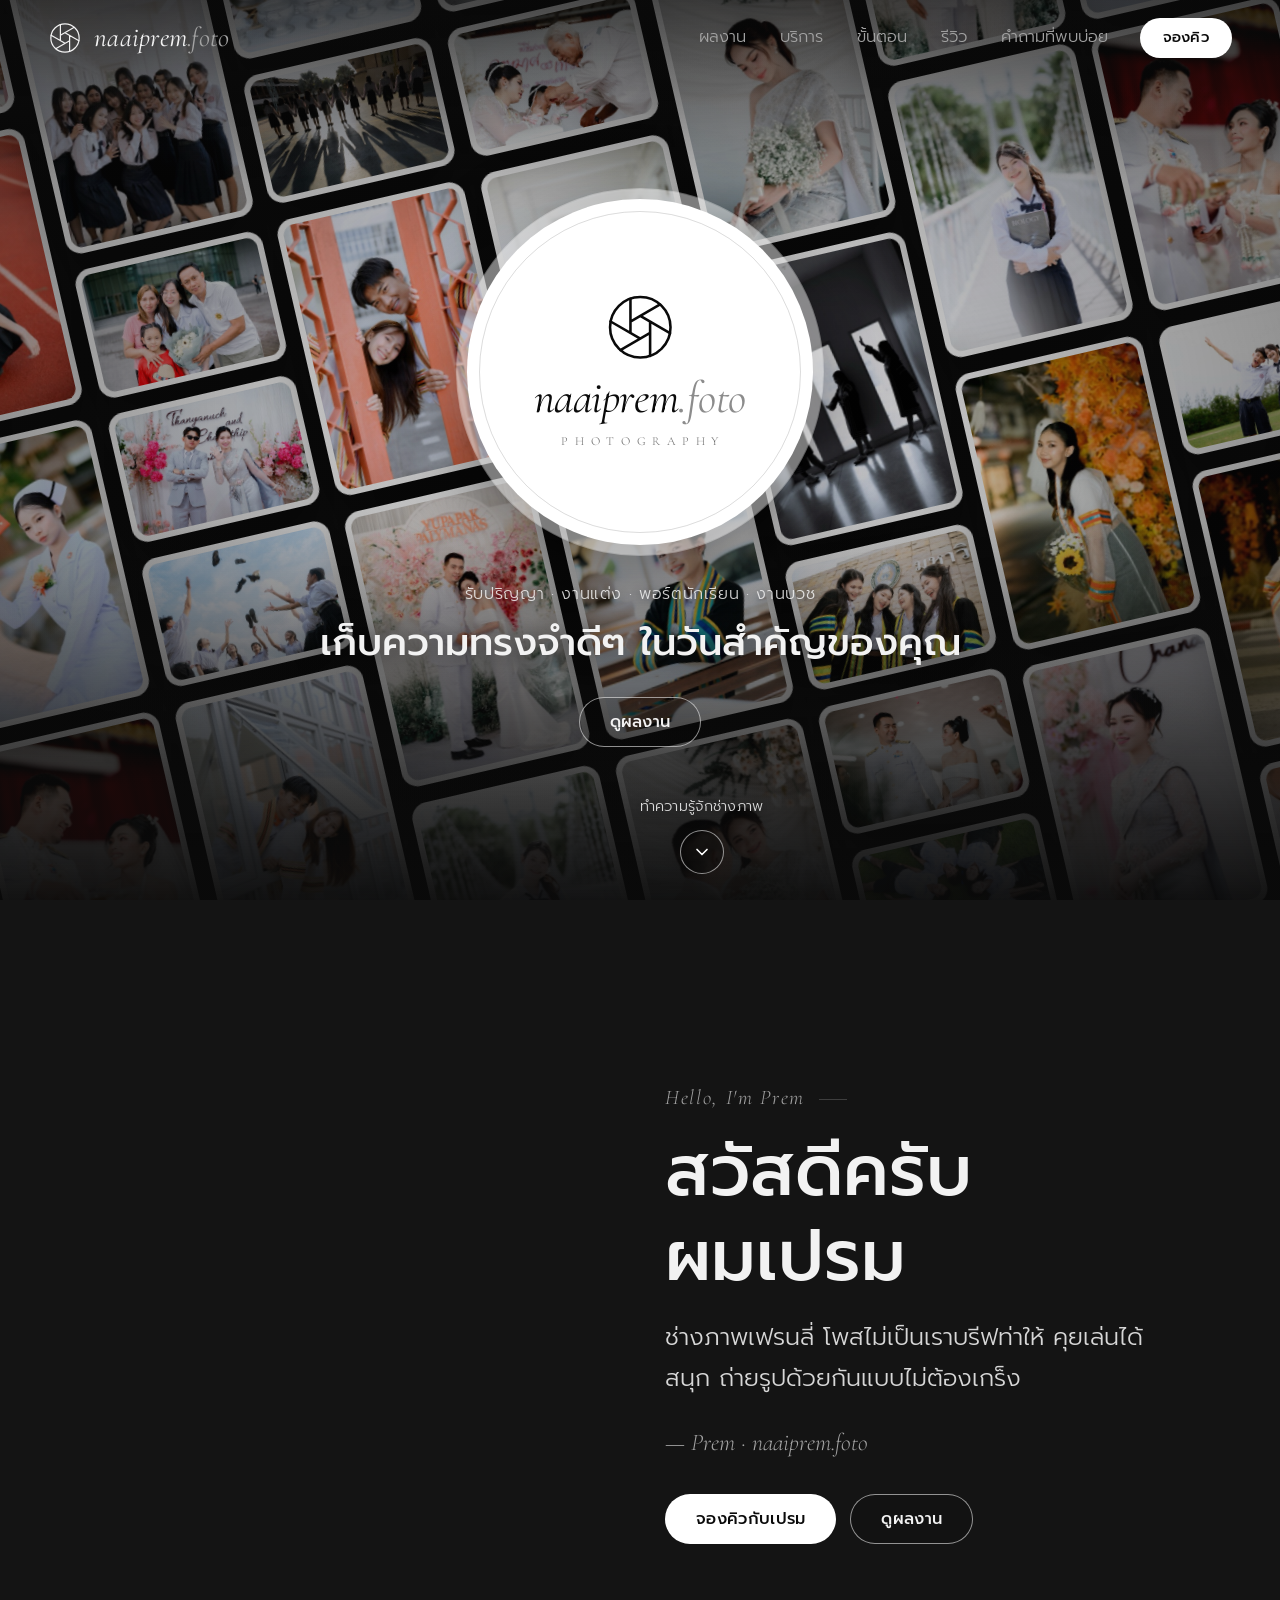
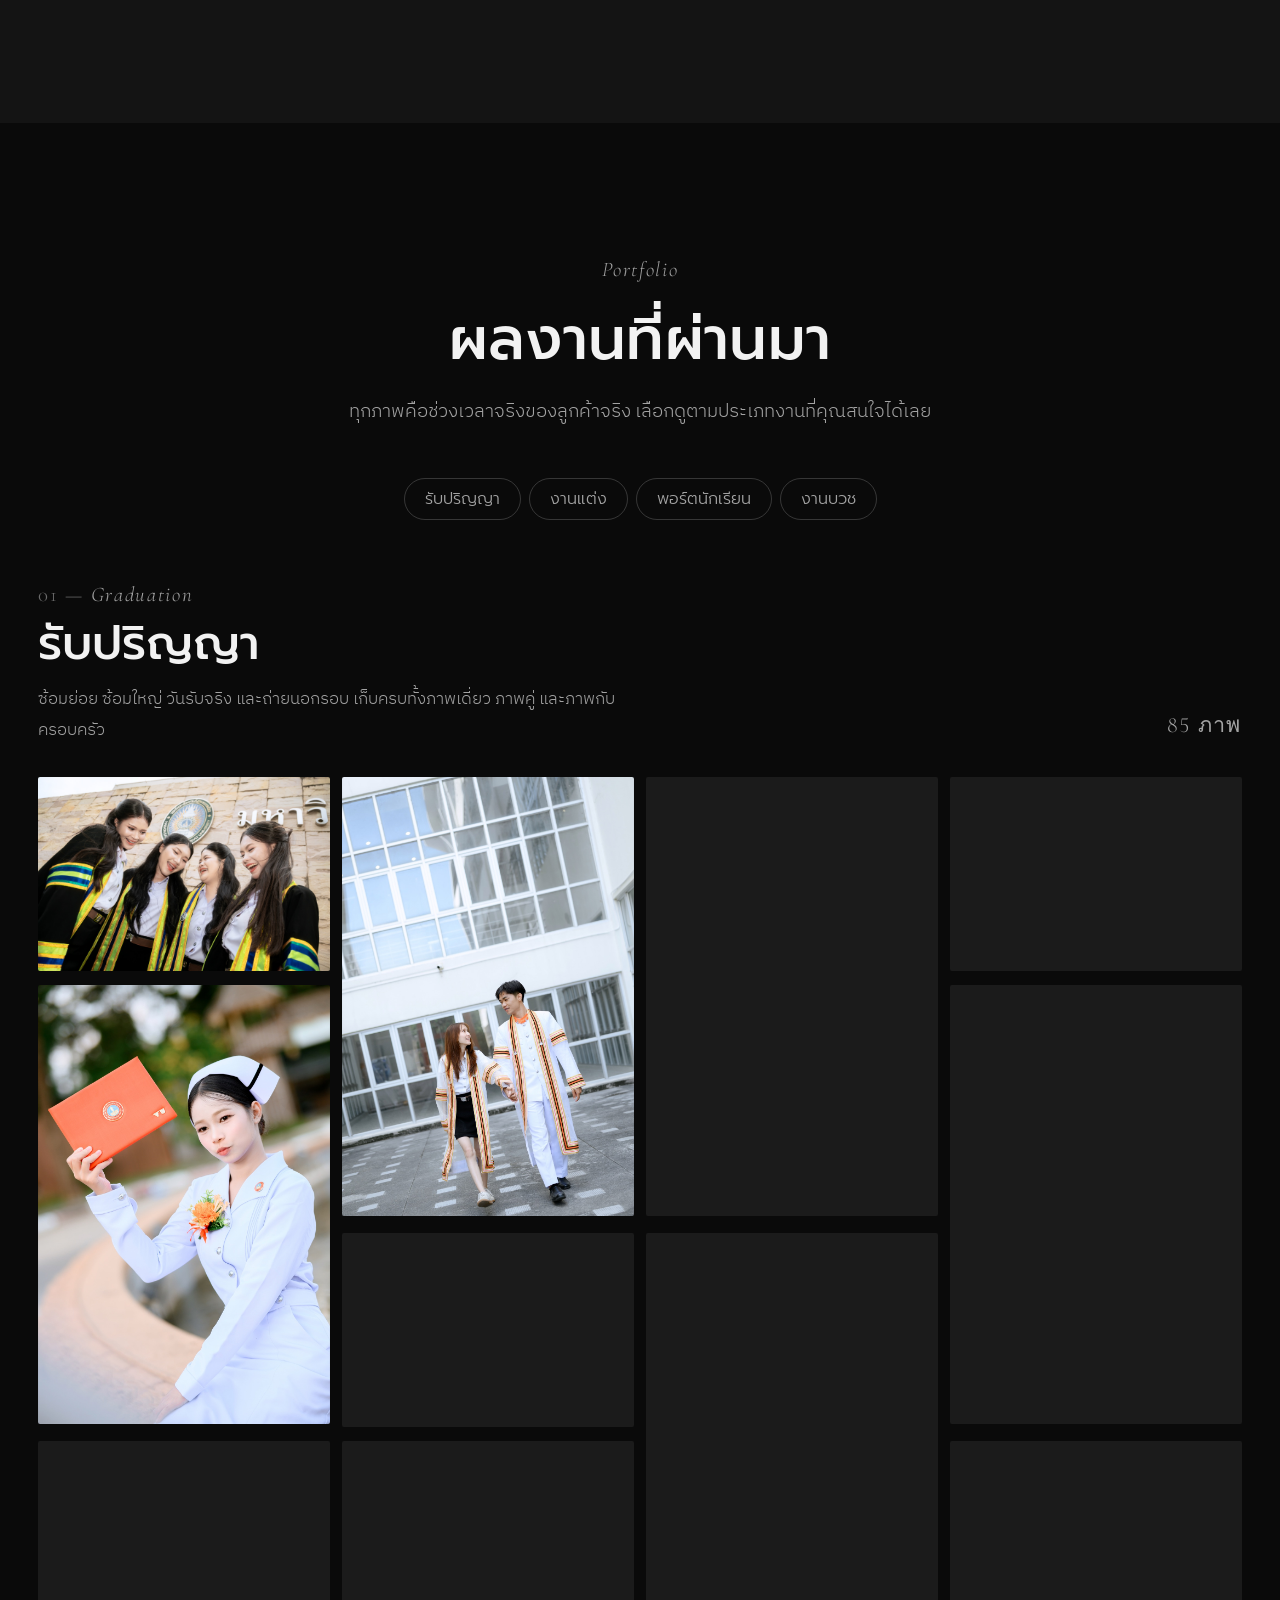
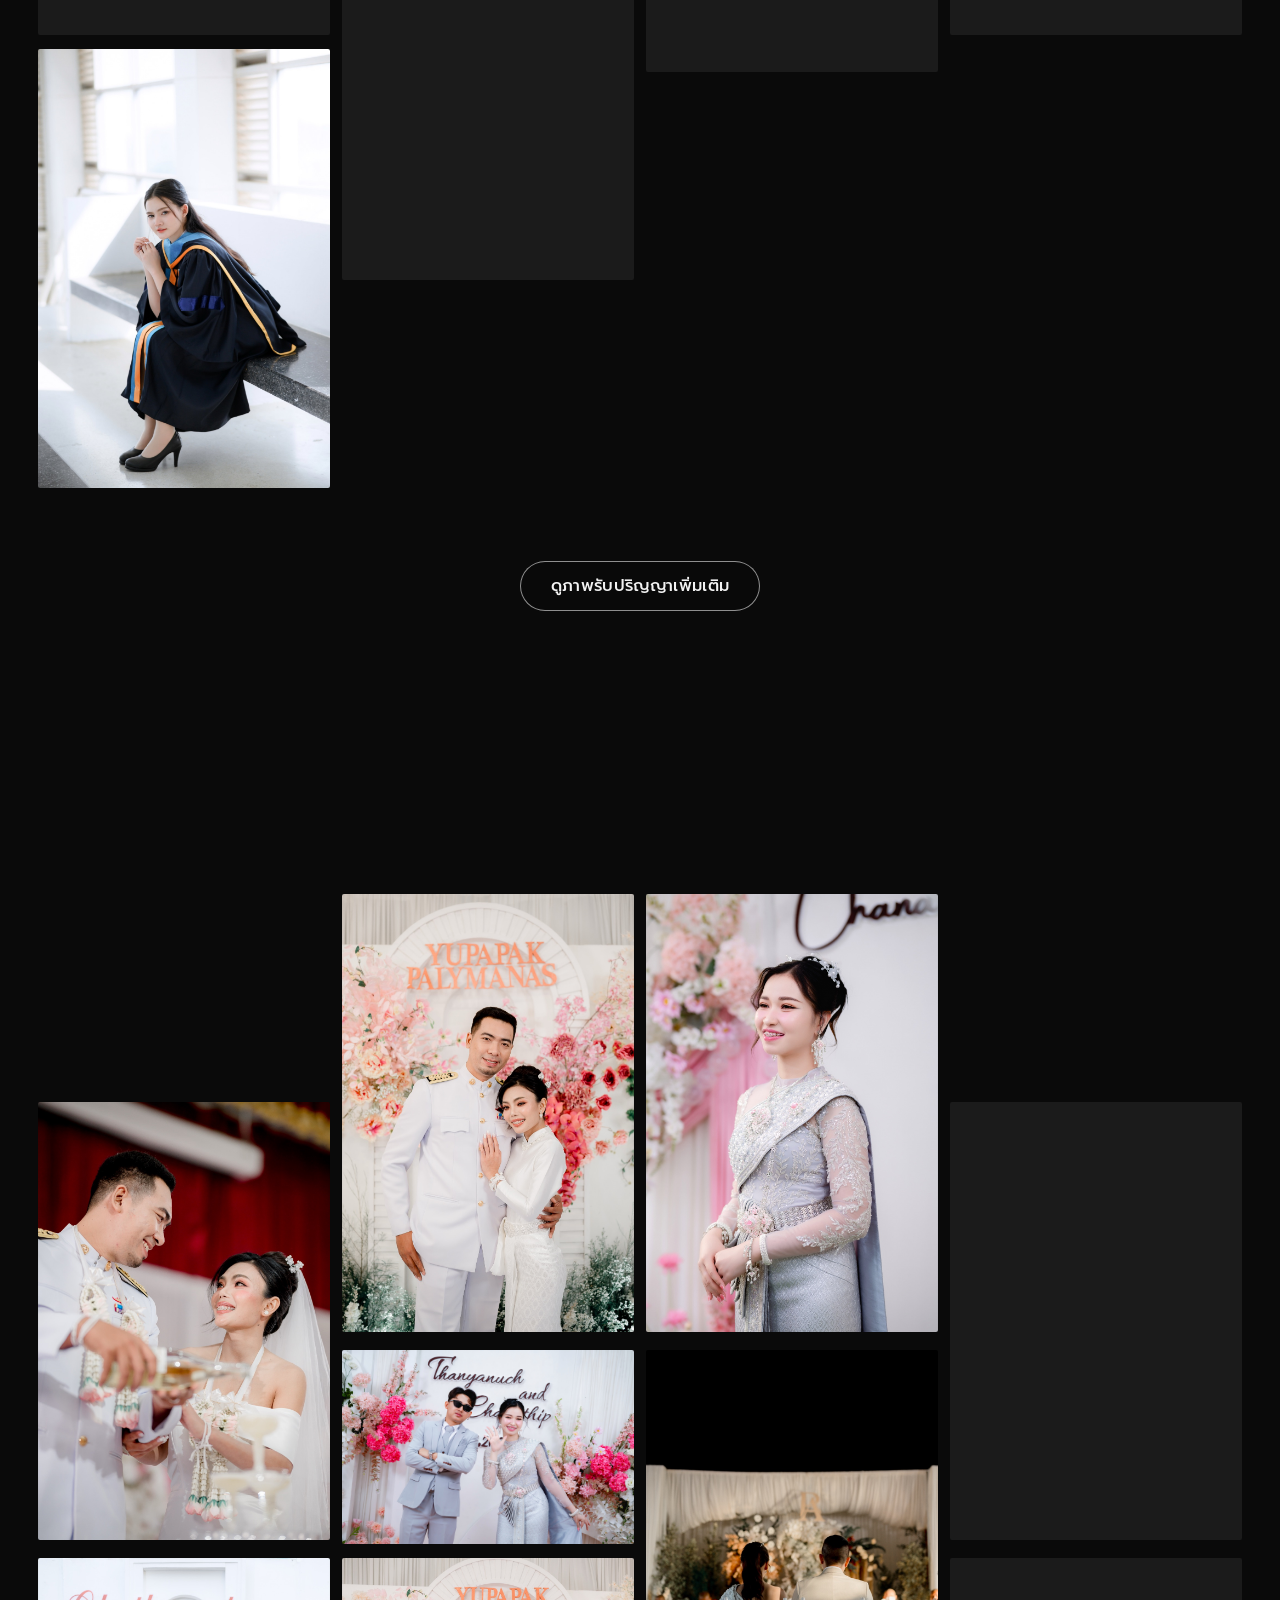
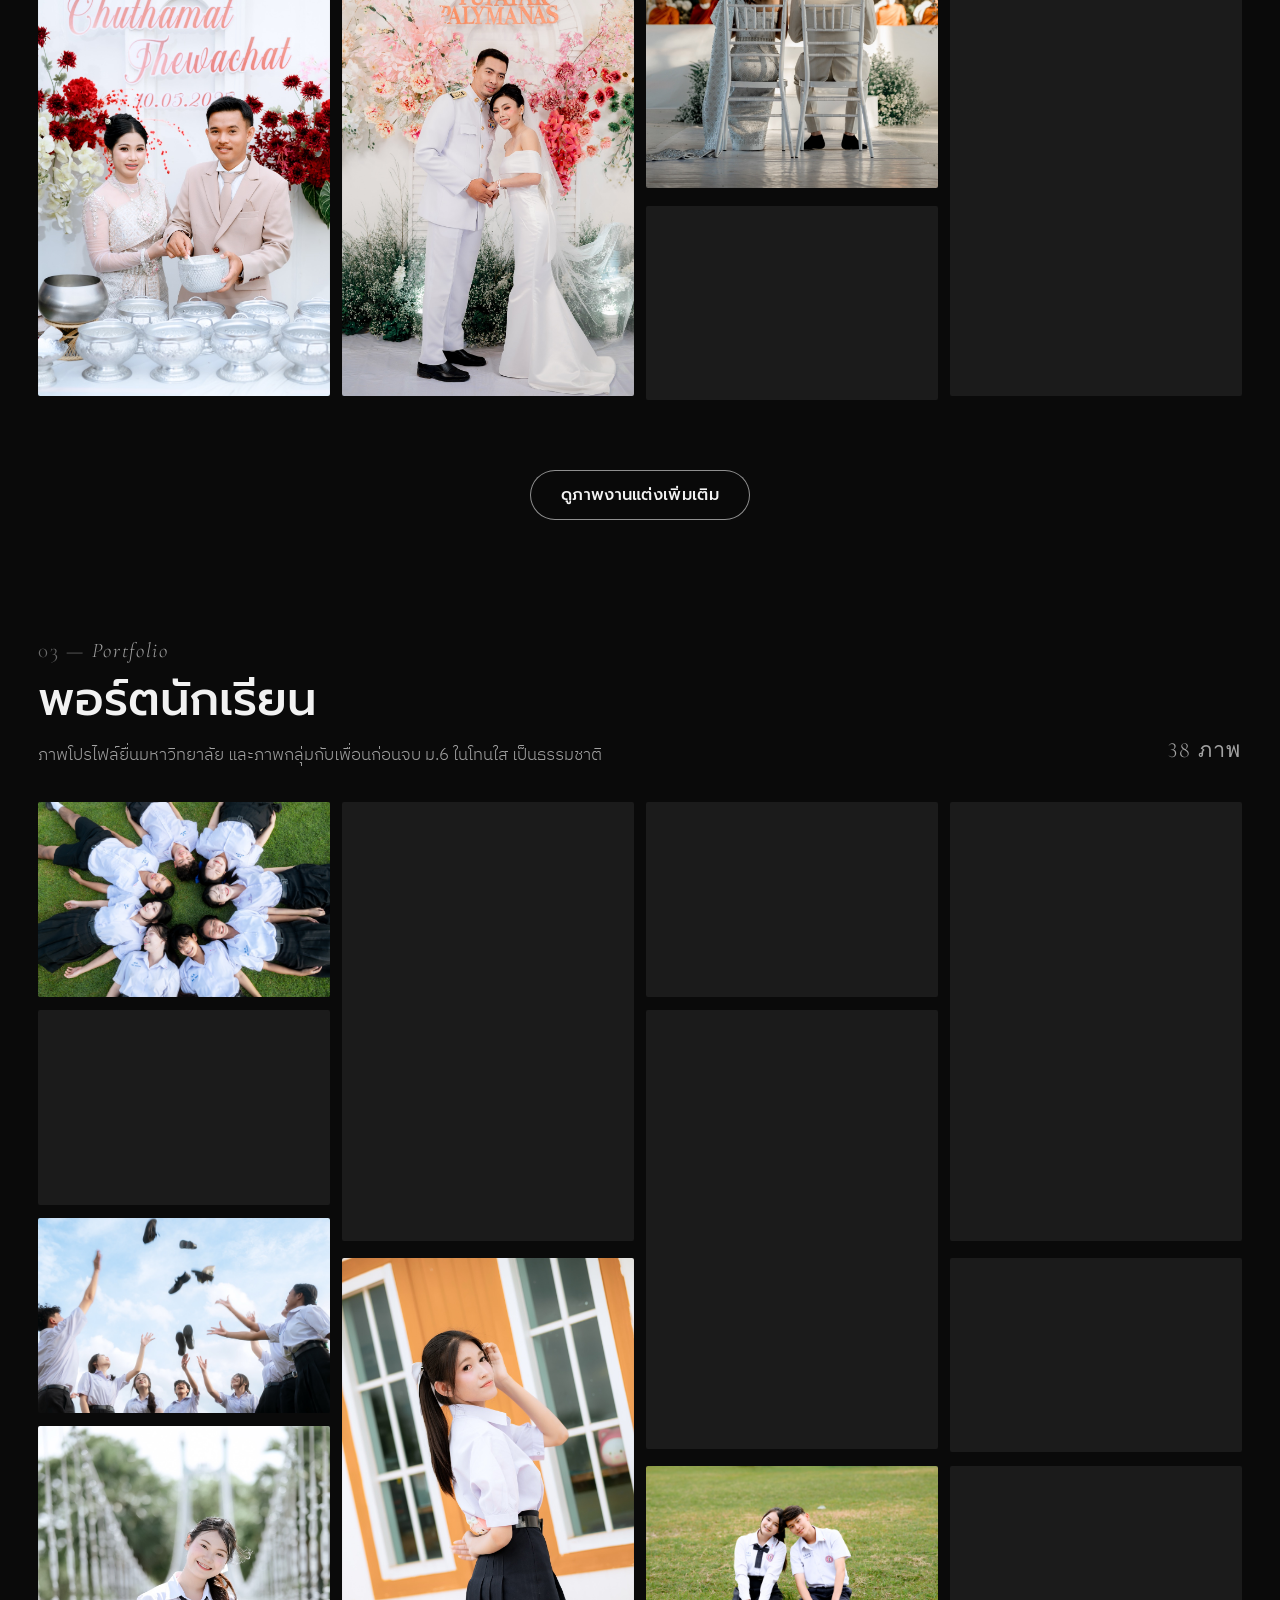
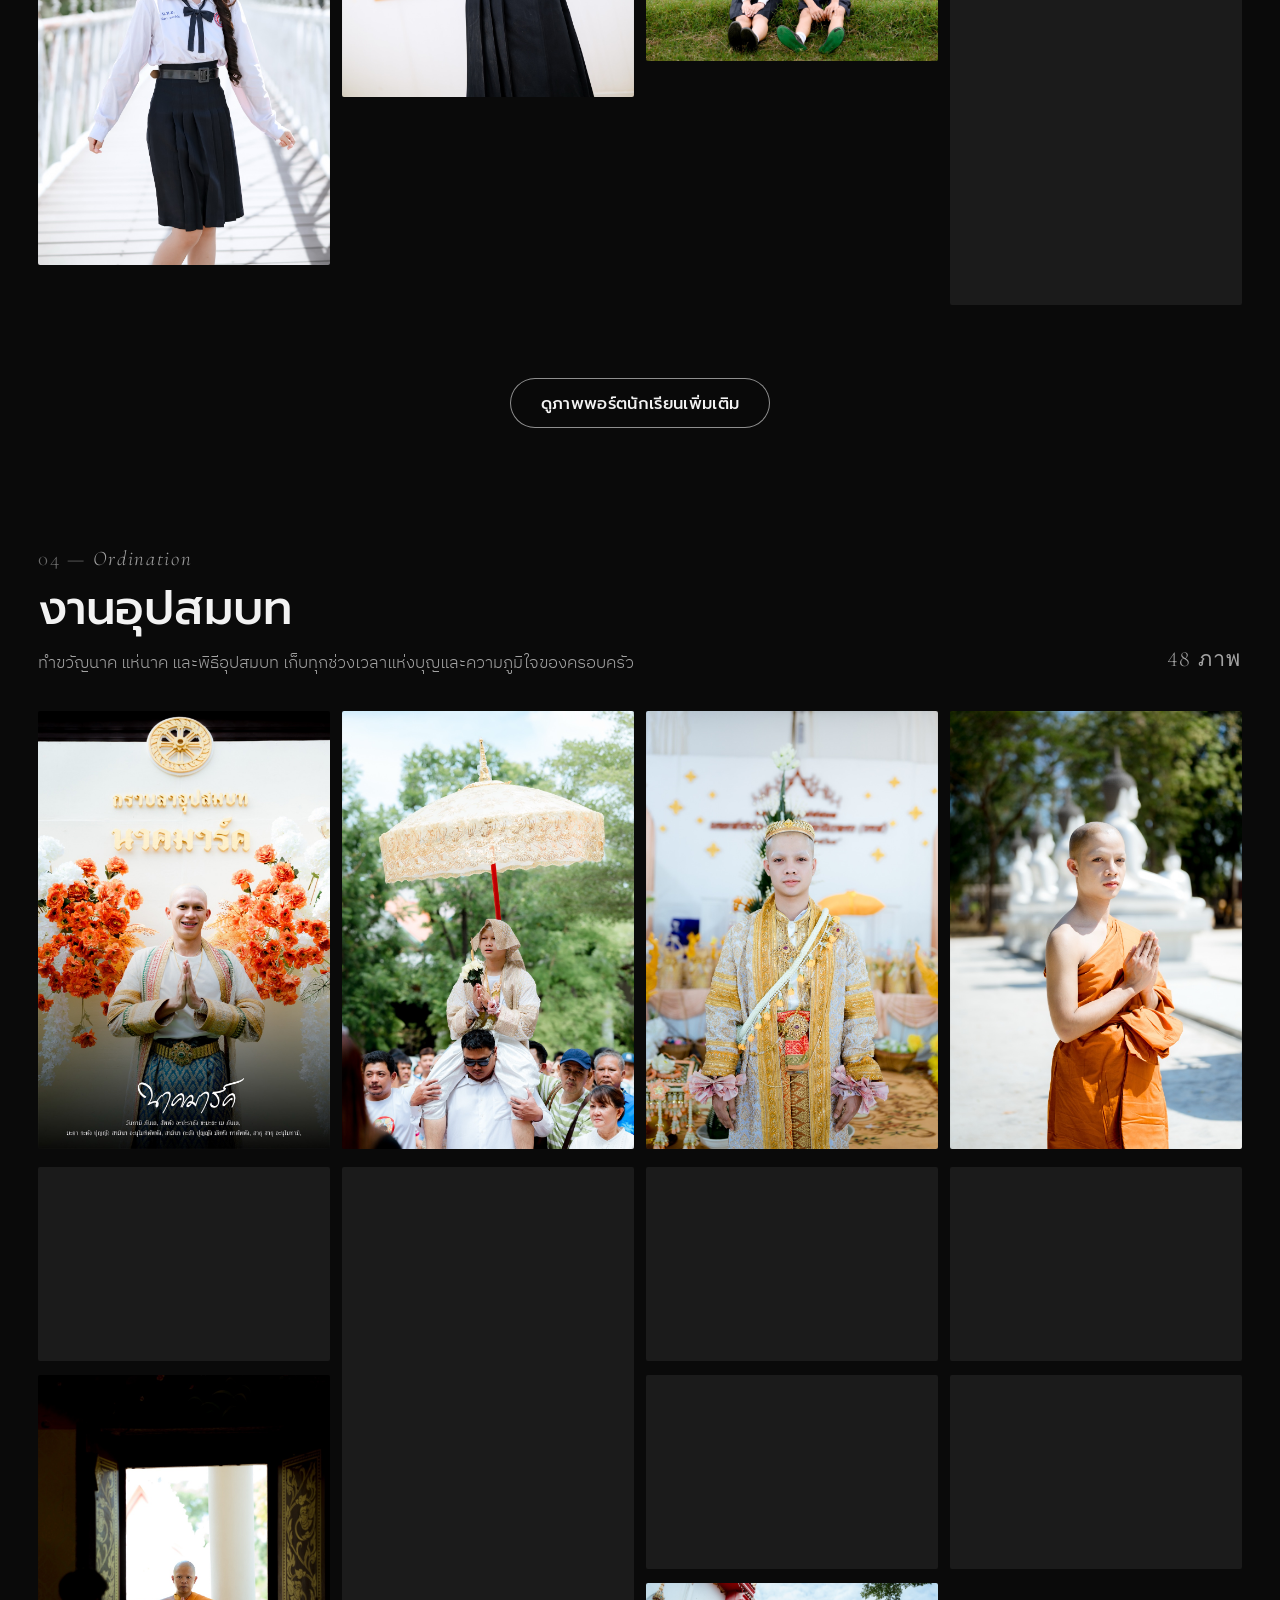
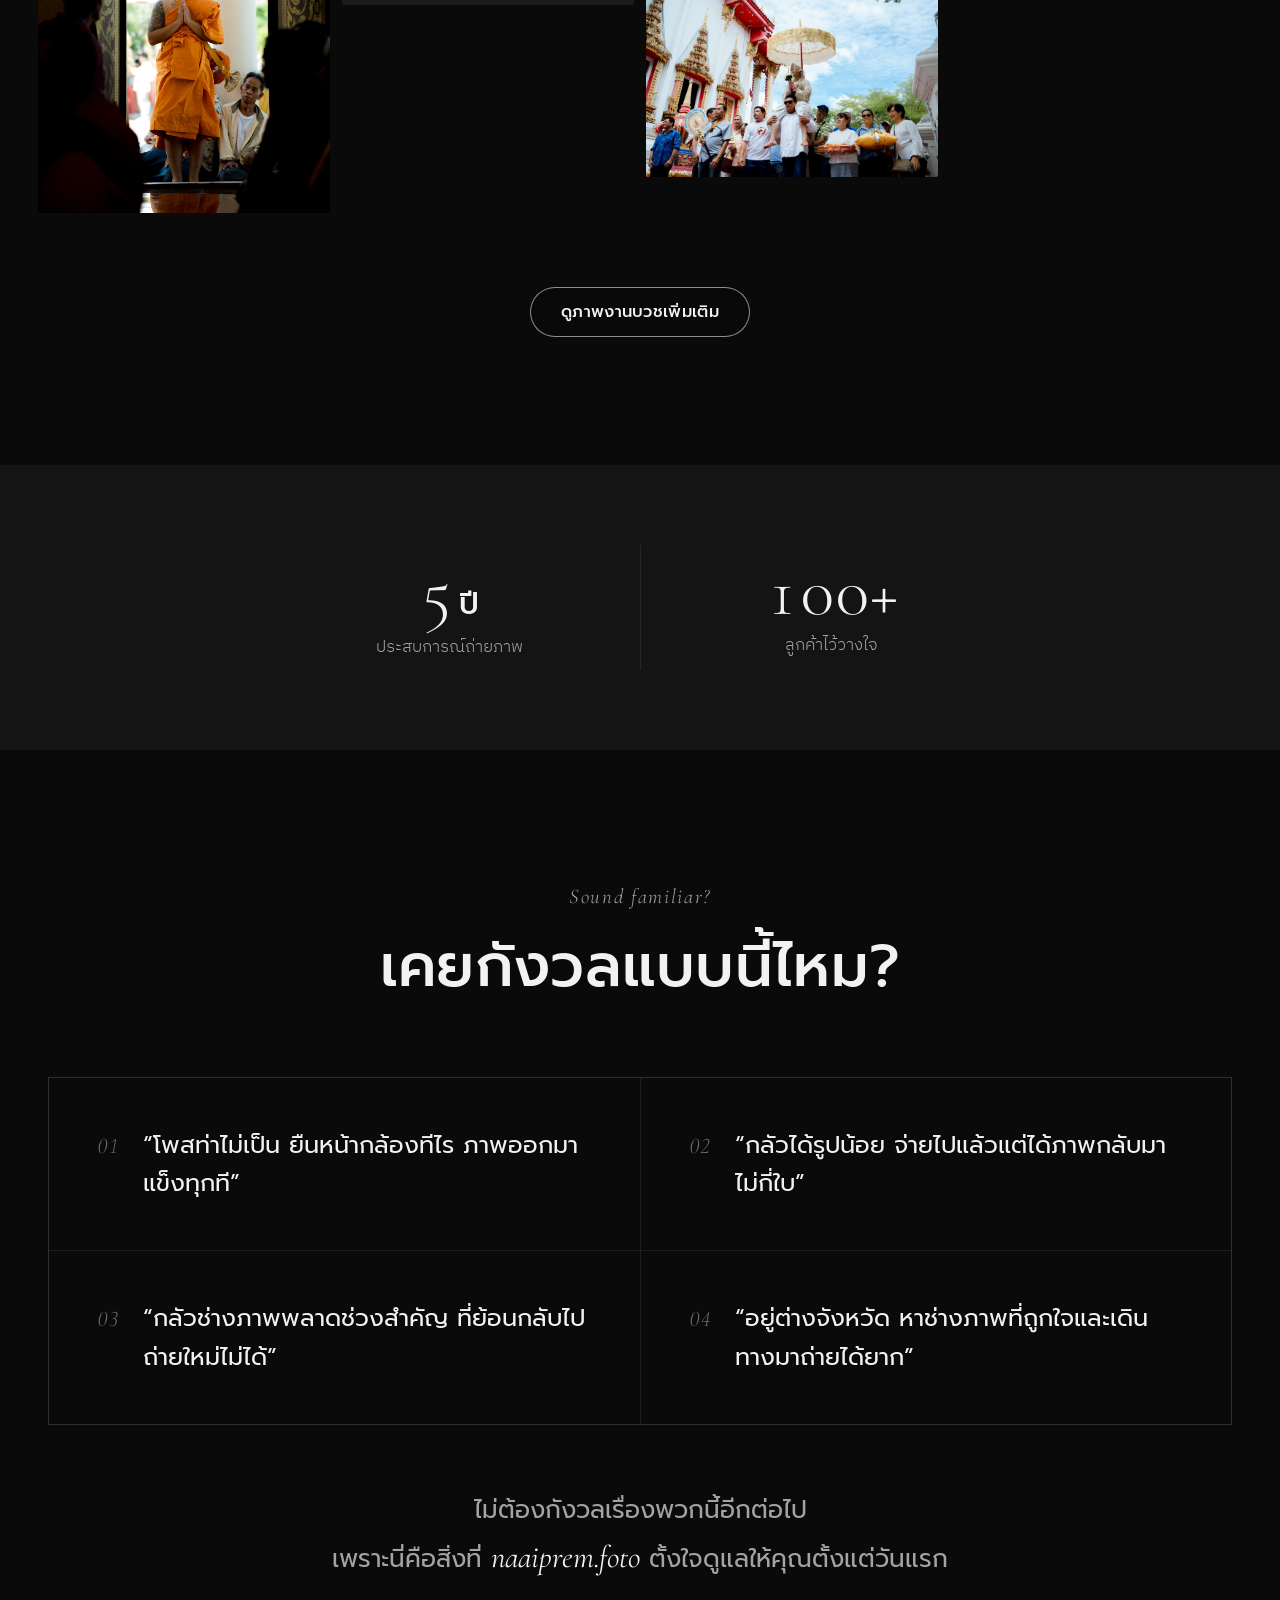
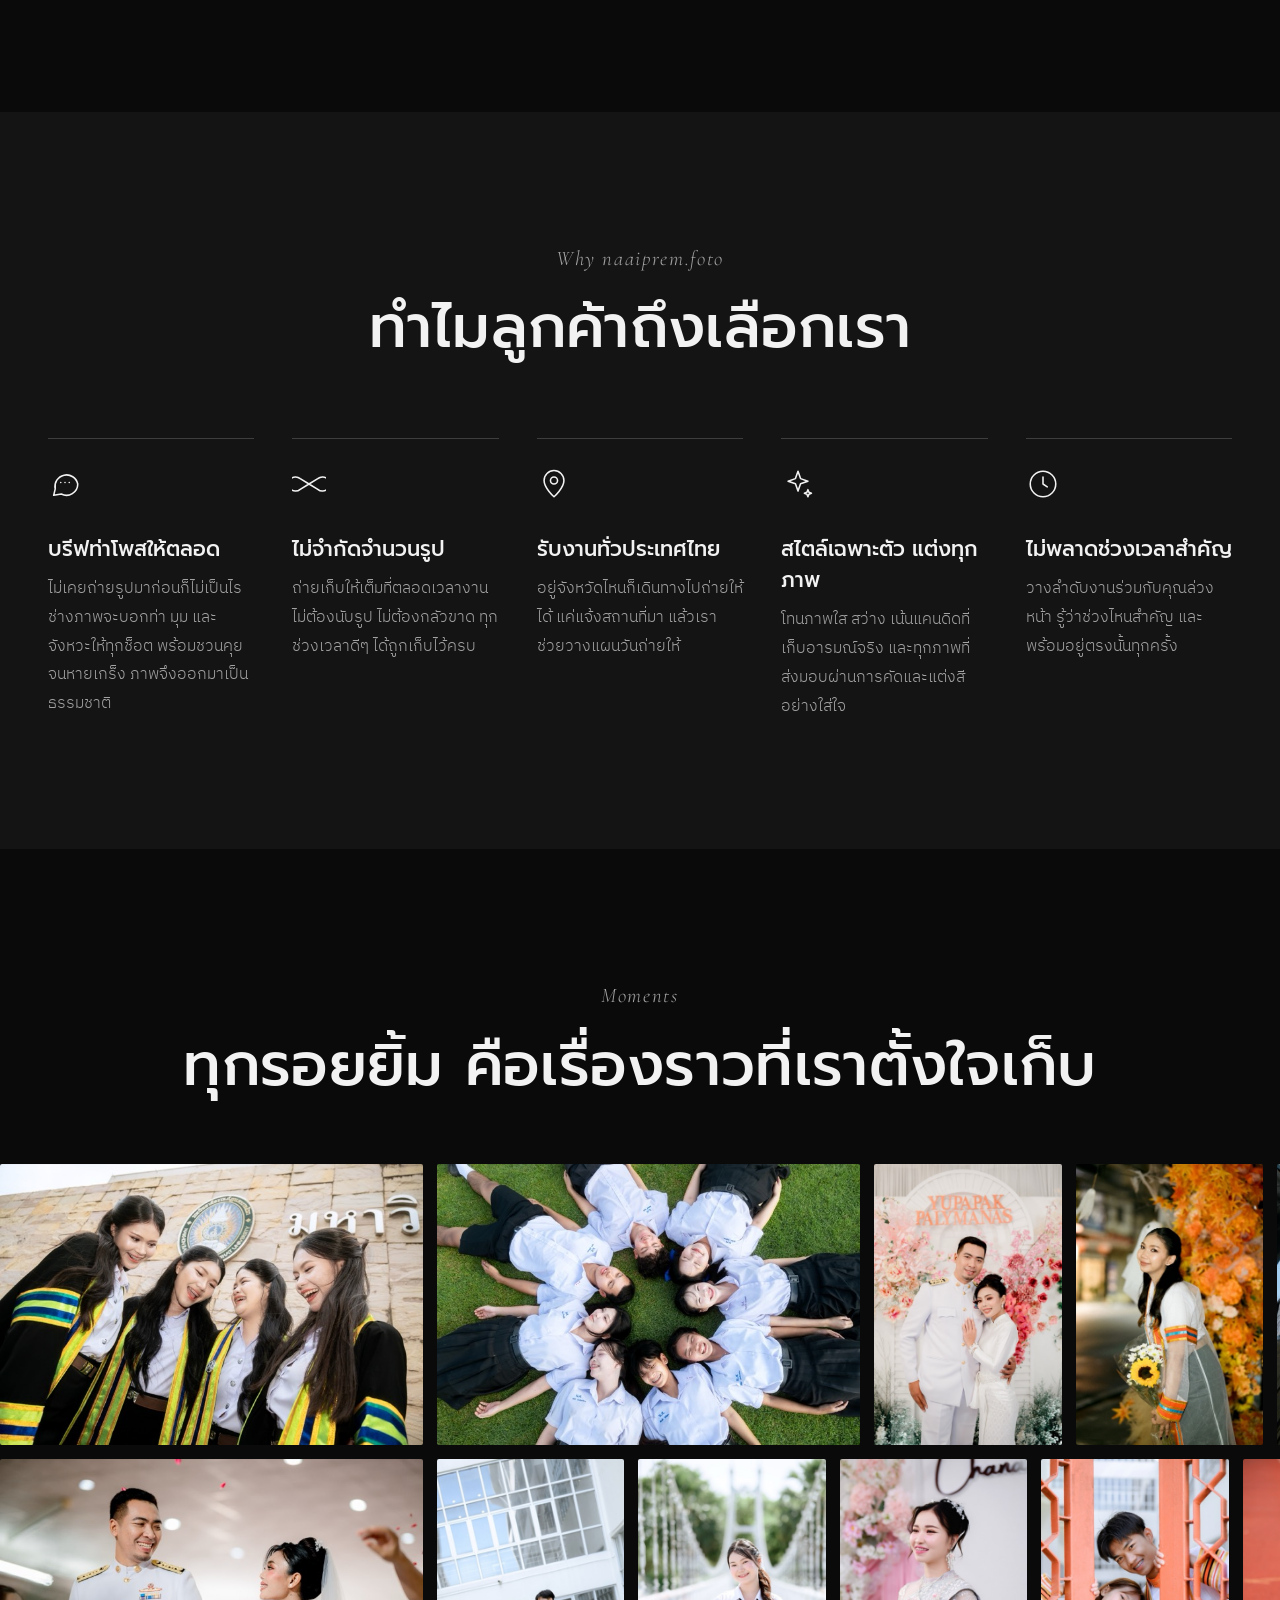
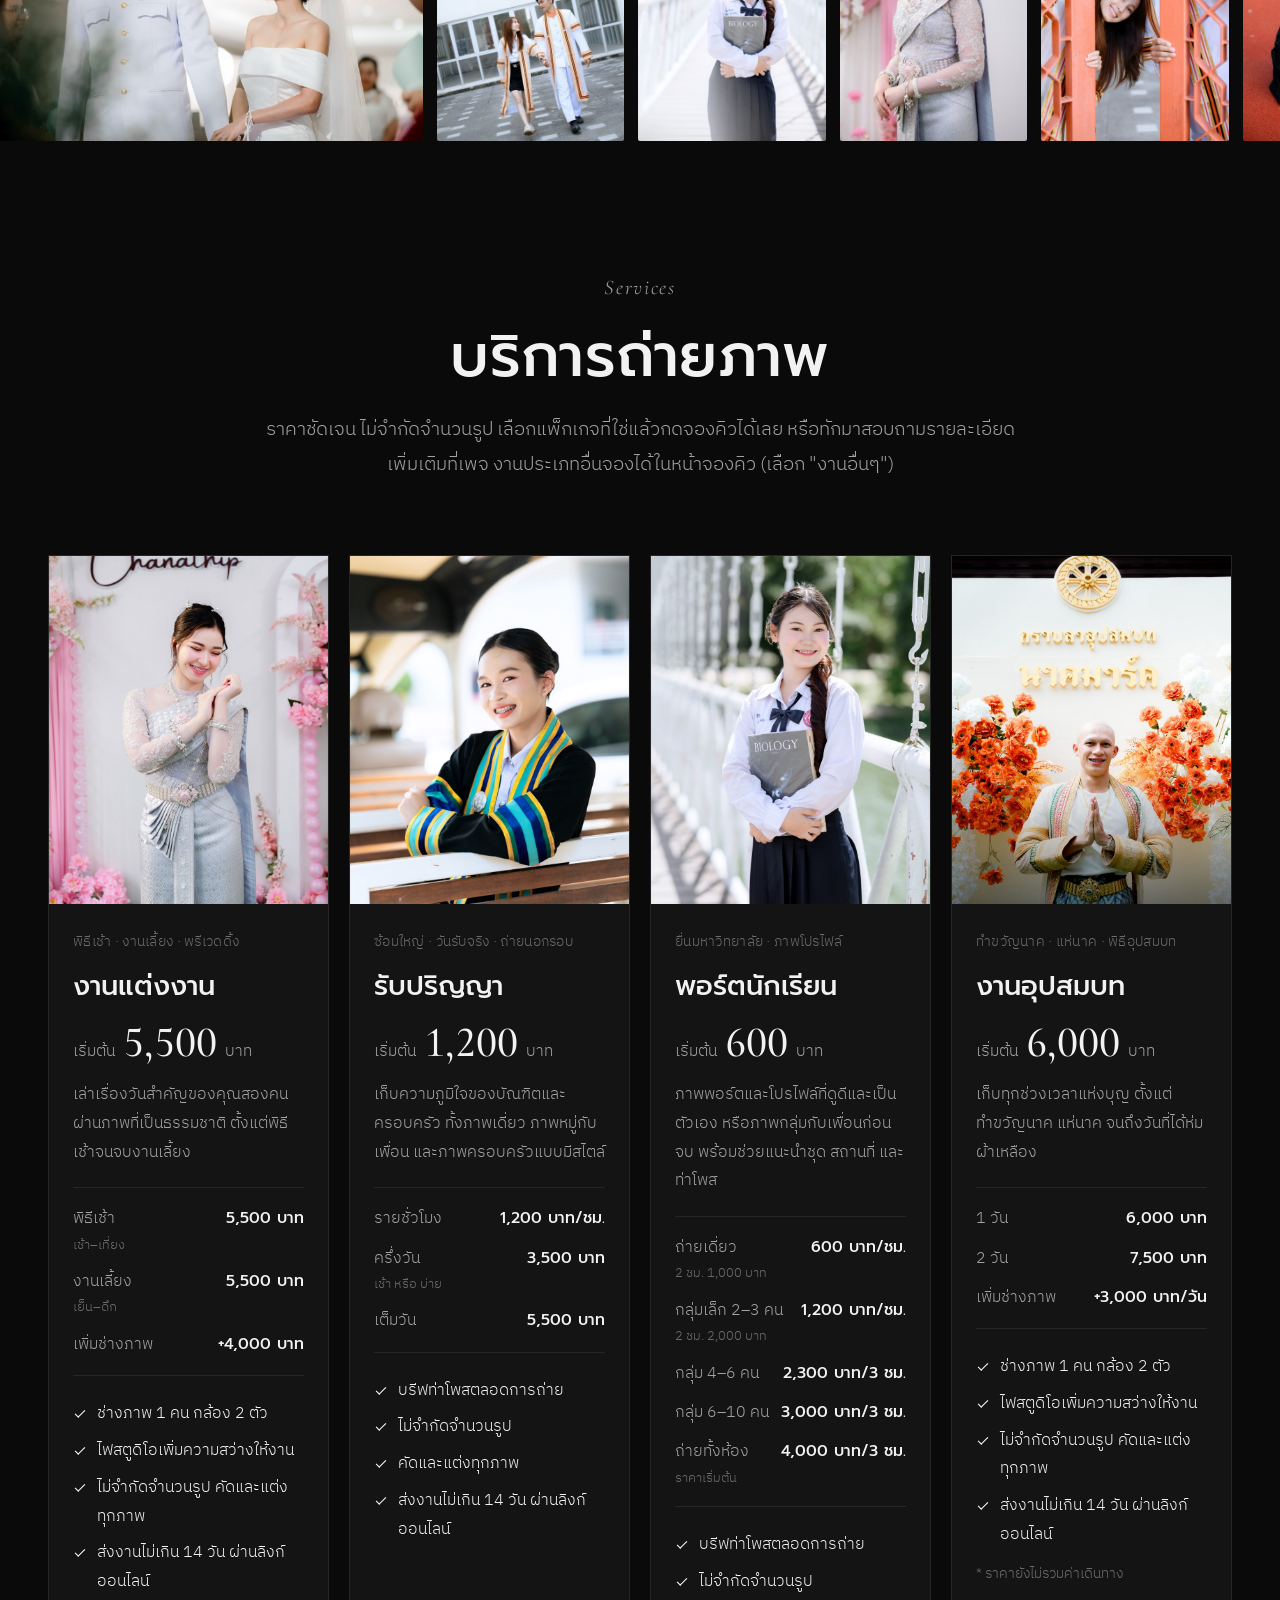
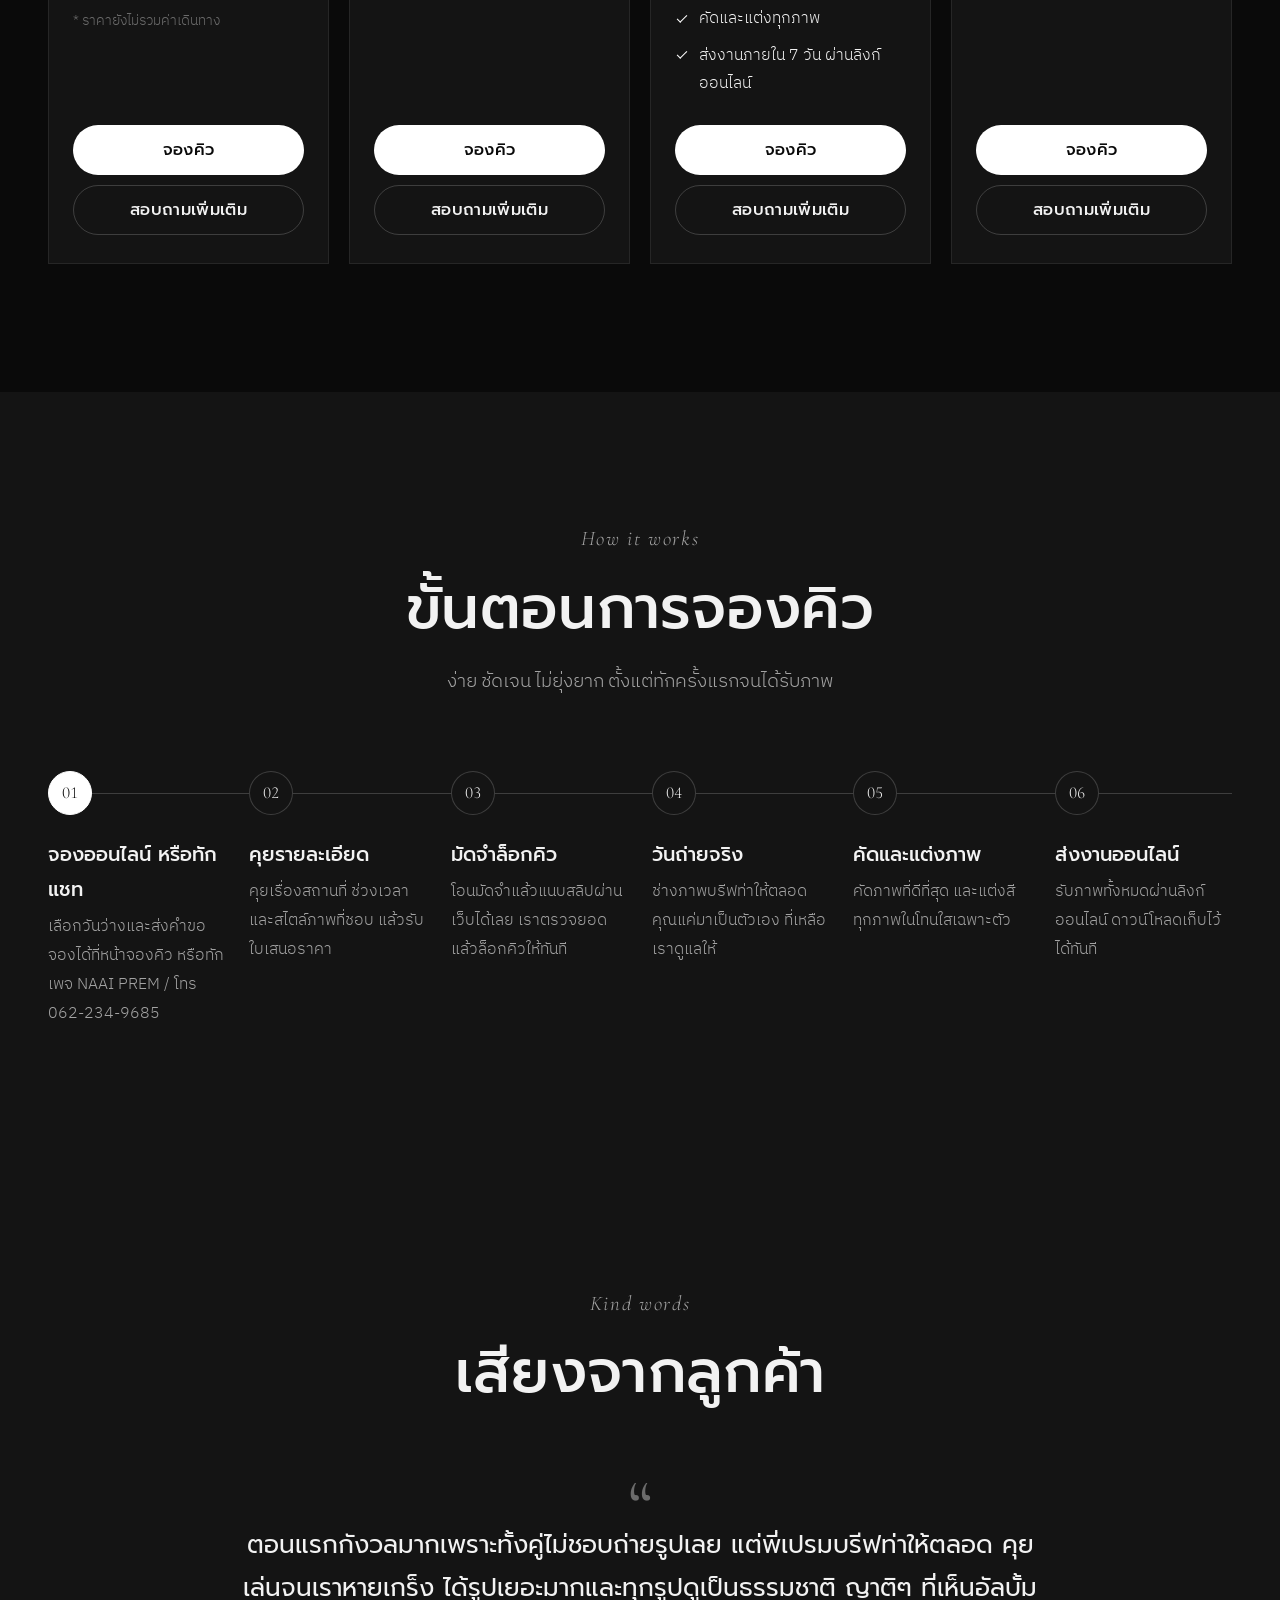
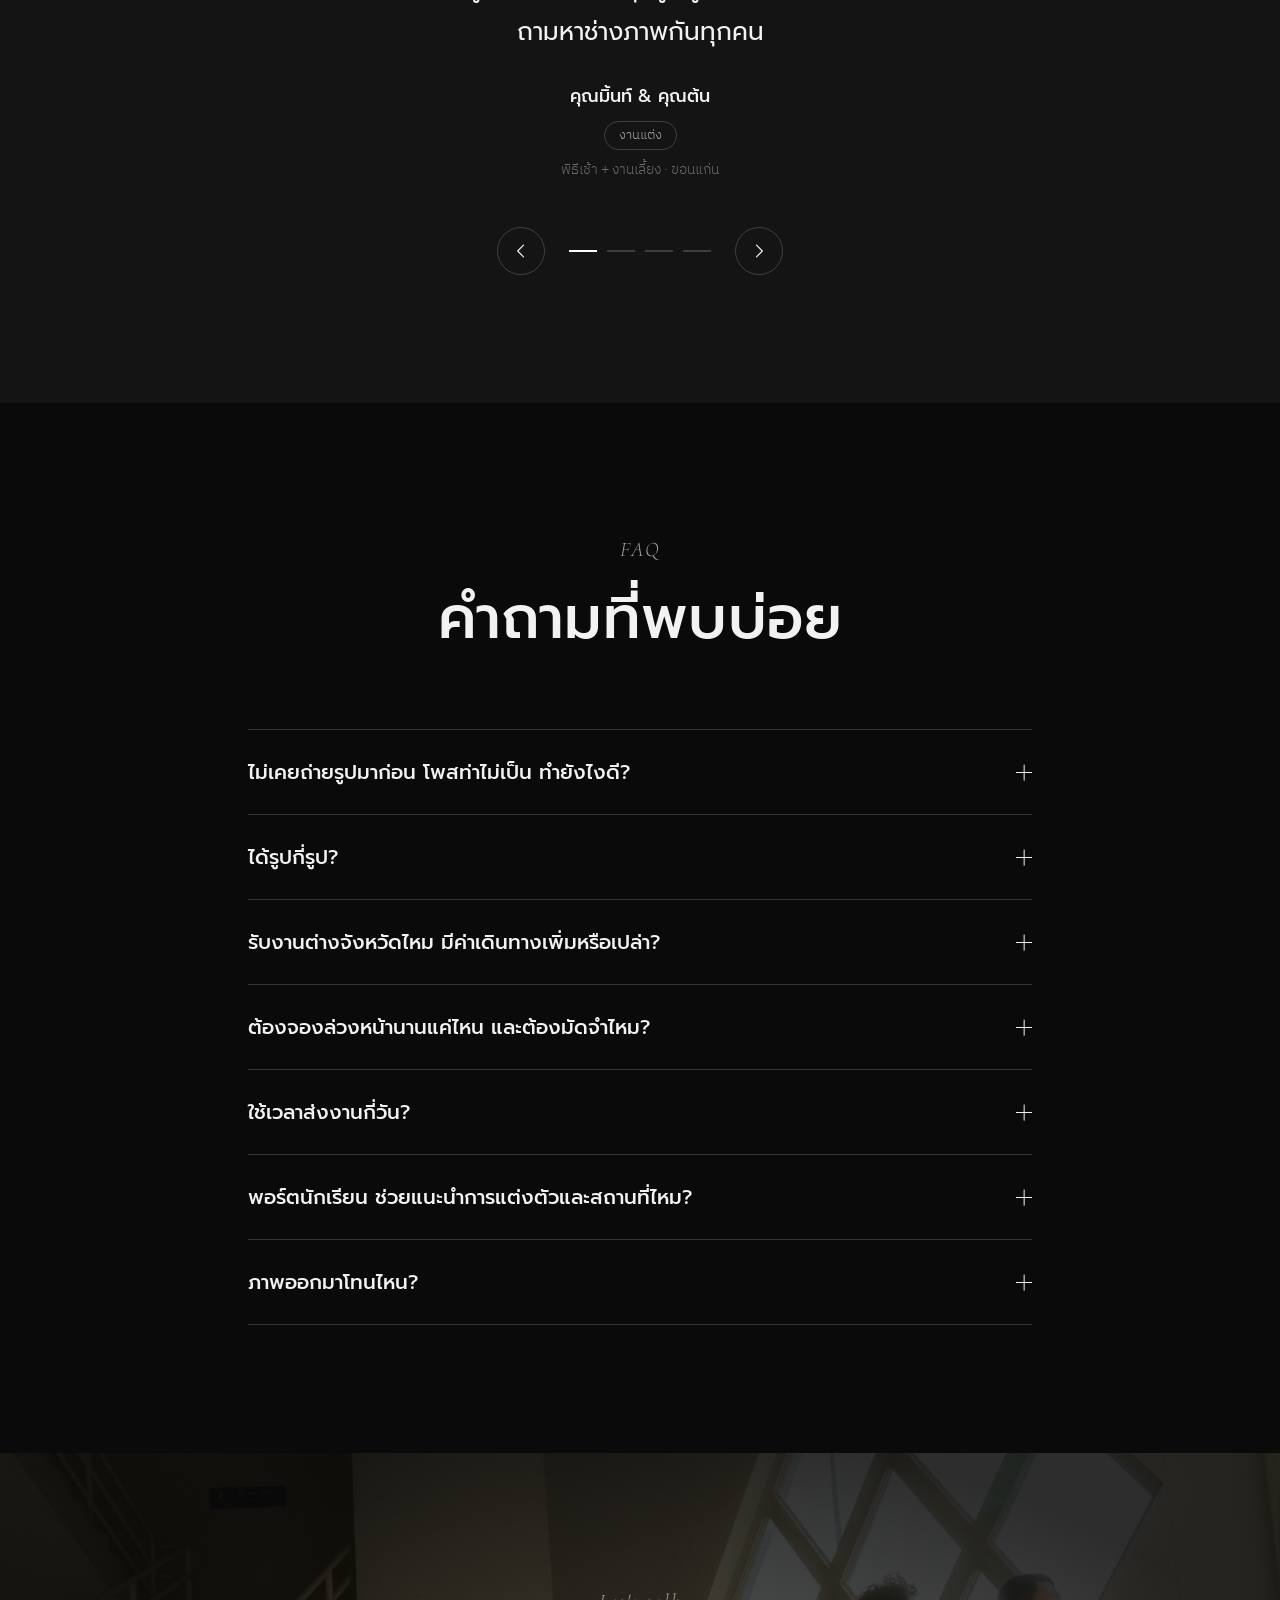
==== commit 08e296bf: "Mobile cover: drop booking button, add scroll hint; new stats; larger mobile menu numbers Co-Authore" ====
--- a/index.html
+++ b/index.html
@@ -100,13 +100,12 @@
         <p class="cover__slogan hero-in" style="--i:4">เก็บความทรงจำดีๆ ในวันสำคัญของคุณ</p>
         <div class="cover__actions hero-in" style="--i:5">
           <a href="#portfolio" class="btn btn--ghost">ดูผลงาน</a>
-          <a href="booking.html" class="btn btn--primary">จองคิว</a>
-        </div>
-      </div>
-
-      <a href="#about" class="hero__scroll" aria-label="เลื่อนลงไปทำความรู้จัก">
-        <span>เลื่อนลง</span>
-        <i aria-hidden="true"></i>
+        </div>
+      </div>
+
+      <a href="#about" class="hero__scroll" aria-label="เลื่อนลงไปทำความรู้จักช่างภาพ">
+        <span>ทำความรู้จักช่างภาพ</span>
+        <i aria-hidden="true"><svg viewBox="0 0 24 24"><path d="M6 9l6 6 6-6"/></svg></i>
       </a>
     </section>
 
--- a/css/style.css
+++ b/css/style.css
@@ -259,10 +259,14 @@
   .nav__links { flex-direction: column; gap: 0; counter-reset: navitem; border-top: 1px solid var(--line); }
   .nav__links li { counter-increment: navitem; border-bottom: 1px solid var(--line); opacity: 0; transform: translateY(14px); transition: opacity .5s var(--ease), transform .5s var(--ease); }
   .nav__link {
-    display: flex; align-items: baseline; gap: 14px; padding: 13px 0;
-    font-size: 1.12rem; font-weight: 400; color: var(--text);
-  }
-  .nav__link::before { content: counter(navitem, decimal-leading-zero); font-family: var(--font-display); font-size: .95rem; color: var(--text-dim); }
+    display: flex; align-items: center; gap: 16px; padding: 14px 0;
+    font-family: var(--font-heading); font-size: 1.22rem; font-weight: 500; color: var(--text);
+  }
+  .nav__link::before {
+    content: counter(navitem, decimal-leading-zero); min-width: 2.2ch;
+    font-family: var(--font-heading); font-size: 1.1rem; font-weight: 400; line-height: 1;
+    font-variant-numeric: tabular-nums; color: var(--text-muted);
+  }
   .nav__link::after {
     content: '→'; position: static; height: auto; margin-left: auto; background: none; transform: none;
     color: var(--text-dim); transition: transform .3s var(--ease);
@@ -284,10 +288,10 @@
     text-align: center; transition: border-color .3s var(--ease), background-color .3s var(--ease);
   }
   .nav__quick a:hover { border-color: var(--accent); background: rgba(255,255,255,.04); }
-  .nav__quick span { font-family: var(--font-heading); font-weight: 500; font-size: .92rem; }
-  .nav__quick small { font-size: .75rem; color: var(--text-muted); }
+  .nav__quick span { font-family: var(--font-heading); font-weight: 500; font-size: 1rem; }
+  .nav__quick small { font-size: .85rem; color: var(--text-muted); }
   .nav__mobile-contact { display: grid; gap: 6px; margin-top: 6px; padding-top: 18px; border-top: 1px solid var(--line); color: var(--text-muted); font-size: .88rem; }
-  .nav__mobile-phone { font-family: var(--font-display); font-size: 1.6rem; color: var(--text); }
+  .nav__mobile-phone { font-family: var(--font-heading); font-weight: 500; font-size: 1.4rem; letter-spacing: .02em; color: var(--text); }
   .nav__social { display: flex; flex-wrap: wrap; gap: 8px; margin-top: 6px; }
   .nav__social a {
     display: inline-flex; align-items: center; gap: 8px; min-height: 40px; padding: 0 14px;
@@ -380,22 +384,30 @@
 .hero-in { animation: heroIn 1.2s var(--ease) both; animation-delay: calc(var(--i, 0) * 120ms + 250ms); }
 @keyframes heroIn { from { opacity: 0; transform: translateY(28px); } to { opacity: 1; transform: none; } }
 
+/* ปุ่มบอกให้เลื่อนลงไปดูแนะนำตัว (ลูกศรเด้งเบาๆ) */
 .hero__scroll {
-  position: absolute; left: 50%; bottom: 24px; transform: translateX(-50%);
+  position: absolute; left: 50%; bottom: calc(26px + env(safe-area-inset-bottom)); transform: translateX(-50%);
   display: flex; flex-direction: column; align-items: center; gap: 10px;
-  font-size: .8rem; letter-spacing: .04em; color: rgba(242,242,242,.6);
-}
-.hero__scroll i { position: relative; width: 1px; height: 40px; background: rgba(255,255,255,.2); overflow: hidden; }
-.hero__scroll i::after {
-  content: ''; position: absolute; left: 0; top: 0; width: 1px; height: 40%;
-  background: var(--accent); animation: scrollLine 2.2s var(--ease) infinite;
-}
-@keyframes scrollLine { from { transform: translateY(-100%); } to { transform: translateY(260%); } }
+  font-family: var(--font-heading); font-size: .9rem; letter-spacing: .02em; white-space: nowrap;
+  color: rgba(242,242,242,.88); text-shadow: 0 2px 12px rgba(0,0,0,.7);
+  animation: heroIn 1.2s var(--ease) both 1.1s;
+}
+.hero__scroll i {
+  display: grid; place-items: center; width: 44px; height: 44px; border-radius: 50%;
+  border: 1px solid rgba(255,255,255,.55); background: rgba(10,10,10,.35);
+  -webkit-backdrop-filter: blur(6px); backdrop-filter: blur(6px);
+  transition: background-color .3s var(--ease), border-color .3s var(--ease);
+}
+.hero__scroll svg { width: 20px; height: 20px; fill: none; stroke: #fff; stroke-width: 2; stroke-linecap: round; stroke-linejoin: round; animation: scrollNudge 1.8s var(--ease) infinite; }
+.hero__scroll:hover i { background: rgba(255,255,255,.14); border-color: #fff; }
+@keyframes scrollNudge { 0%, 100% { transform: translateY(-3px); opacity: .55; } 50% { transform: translateY(4px); opacity: 1; } }
+.is-replay .hero__scroll { animation: none; }
 
 @media (max-width: 767px) {
   .cover__tilt { width: 260%; height: 170%; }
-  .hero__scroll { display: none; }
-  .cover__actions .btn { flex: 1 1 140px; }
+  .cover__content { padding-bottom: 96px; } /* เว้นที่ให้ปุ่มเลื่อนลงด้านล่าง */
+  .cover__badge { width: min(230px, 62vw); }
+  .cover__actions .btn { min-width: 180px; }
 }
 
 /* ===== แนะนำตัว ===== */
@@ -545,9 +557,11 @@
 
 /* ===== Stats ===== */
 .stats { background: var(--bg-alt); padding: clamp(48px, 7vw, 80px) 0; }
-.stats__list { display: grid; grid-template-columns: repeat(3, 1fr); }
+.stats__list { display: grid; grid-auto-columns: 1fr; grid-auto-flow: column; max-width: 860px; }
 .stat { text-align: center; padding: 8px 16px; }
 .stat + .stat { border-left: 1px solid var(--line); }
+.stat__value { display: flex; align-items: baseline; justify-content: center; gap: .25em; }
+.stat__unit { font-family: var(--font-heading); font-weight: 500; font-size: clamp(1.3rem, 2.6vw, 1.9rem); }
 .stat__num {
   display: block; font-family: var(--font-display); font-weight: 300;
   font-size: clamp(2.6rem, 6vw, 4.4rem); line-height: 1.1;
@@ -555,8 +569,8 @@
 }
 .stat__label { color: var(--text-muted); font-size: 1.05rem; }
 @media (max-width: 599px) {
-  .stats__list { grid-template-columns: 1fr; gap: 28px; }
-  .stat + .stat { border-left: 0; border-top: 1px solid var(--line); padding-top: 28px; }
+  .stat { padding: 4px 10px; }
+  .stat__label { font-size: .95rem; }
 }
 
 /* ===== Pain points ===== */
@@ -1263,7 +1277,7 @@
   .js .gallery__item { opacity: 1; transform: none; }
   .js .reveal .eyebrow::before, .js .reveal .eyebrow::after { transform: none; }
   .strip__track { animation: none; }
-  .cover__track, .cover__mark, .bhead__panel { animation: none; }
+  .cover__track, .cover__mark, .bhead__panel, .hero__scroll svg { animation: none; }
   .strip__row { overflow-x: auto; scrollbar-width: none; }
   .nav__progress { display: none; }
   .hero__scroll i::after { display: none; }
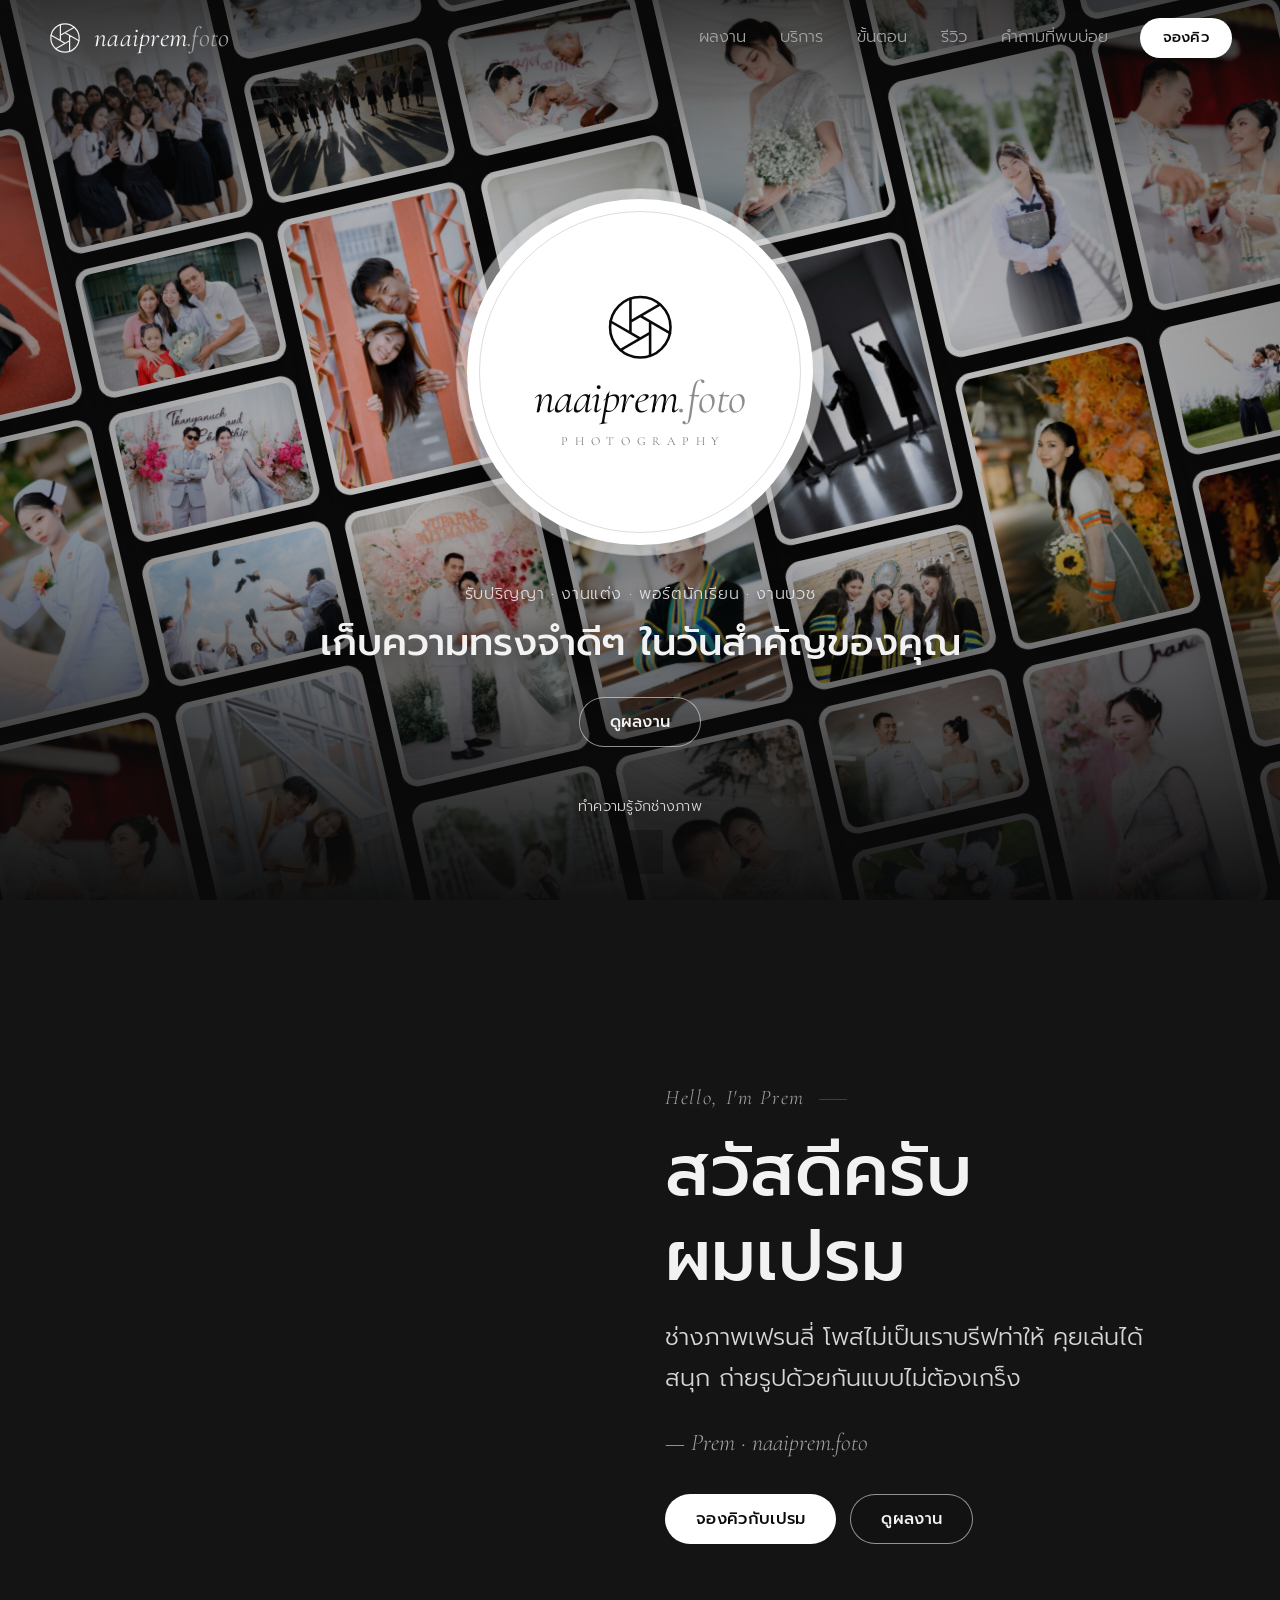
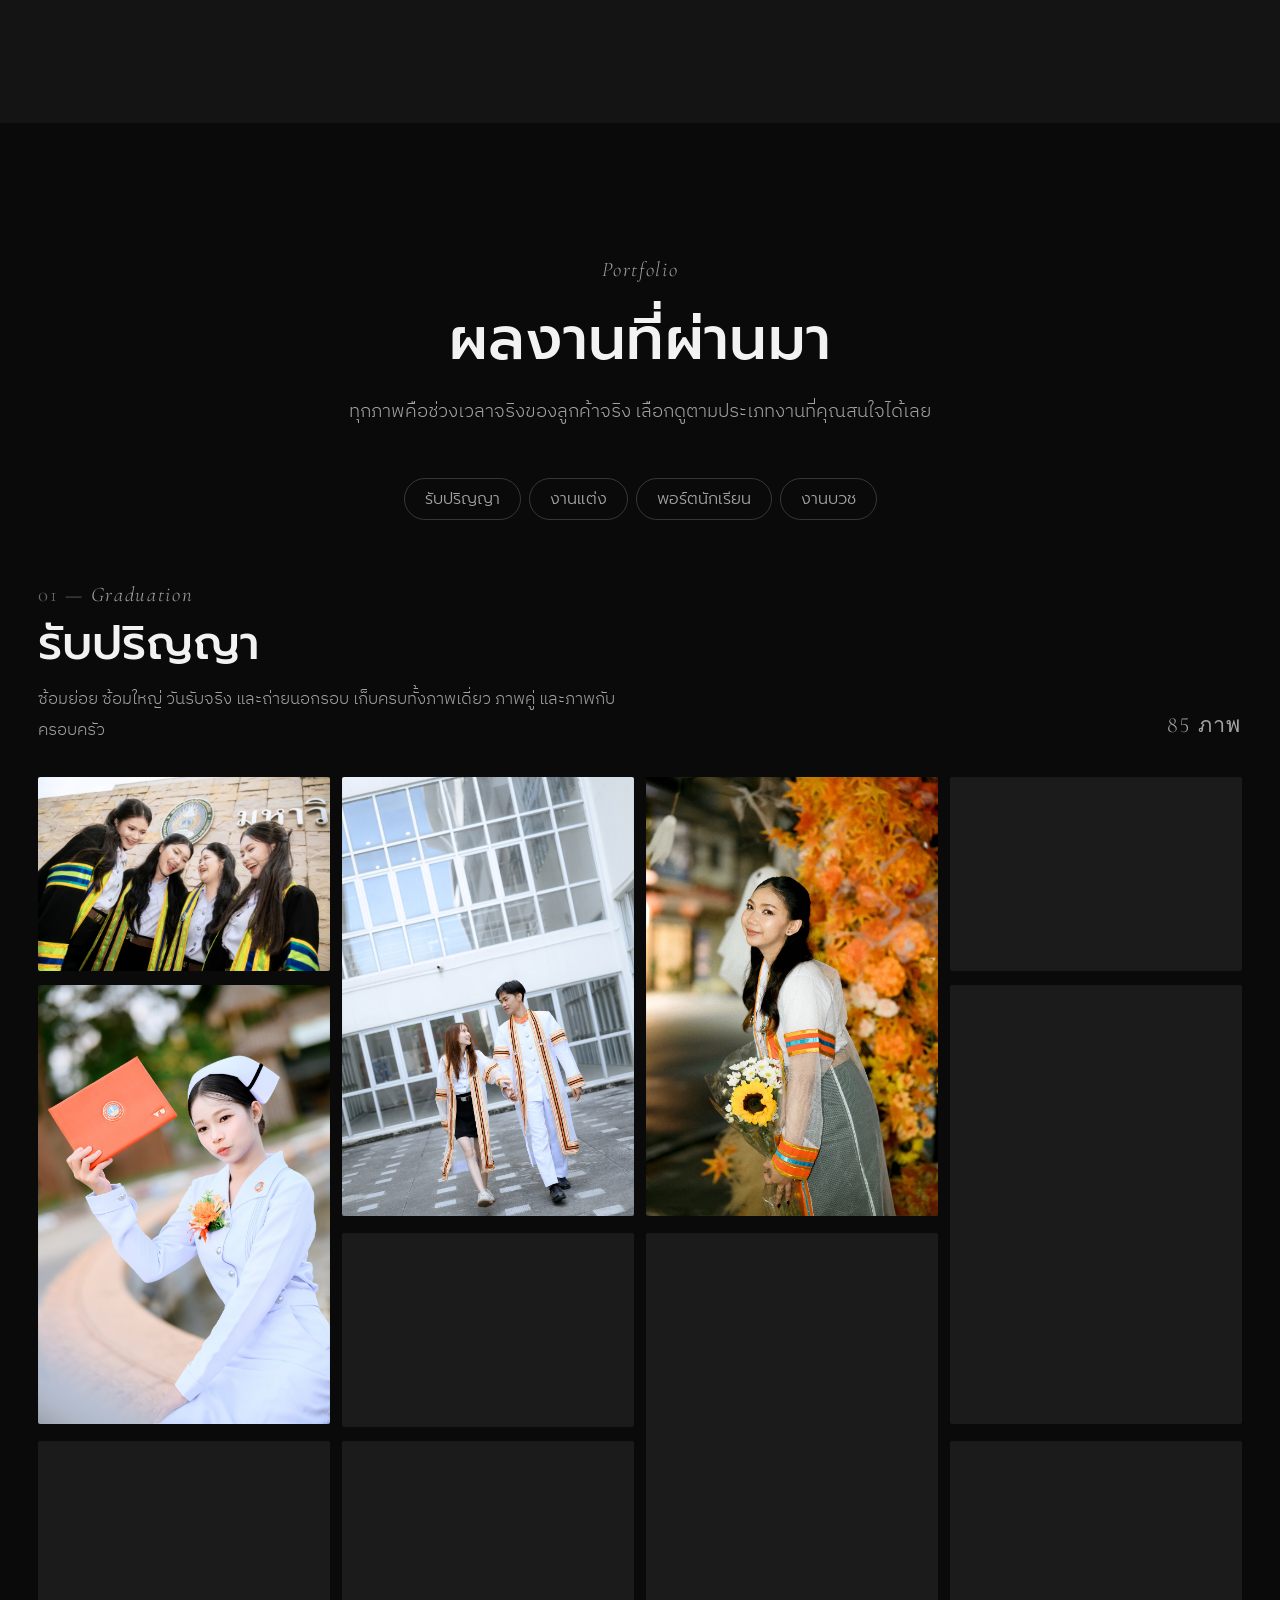
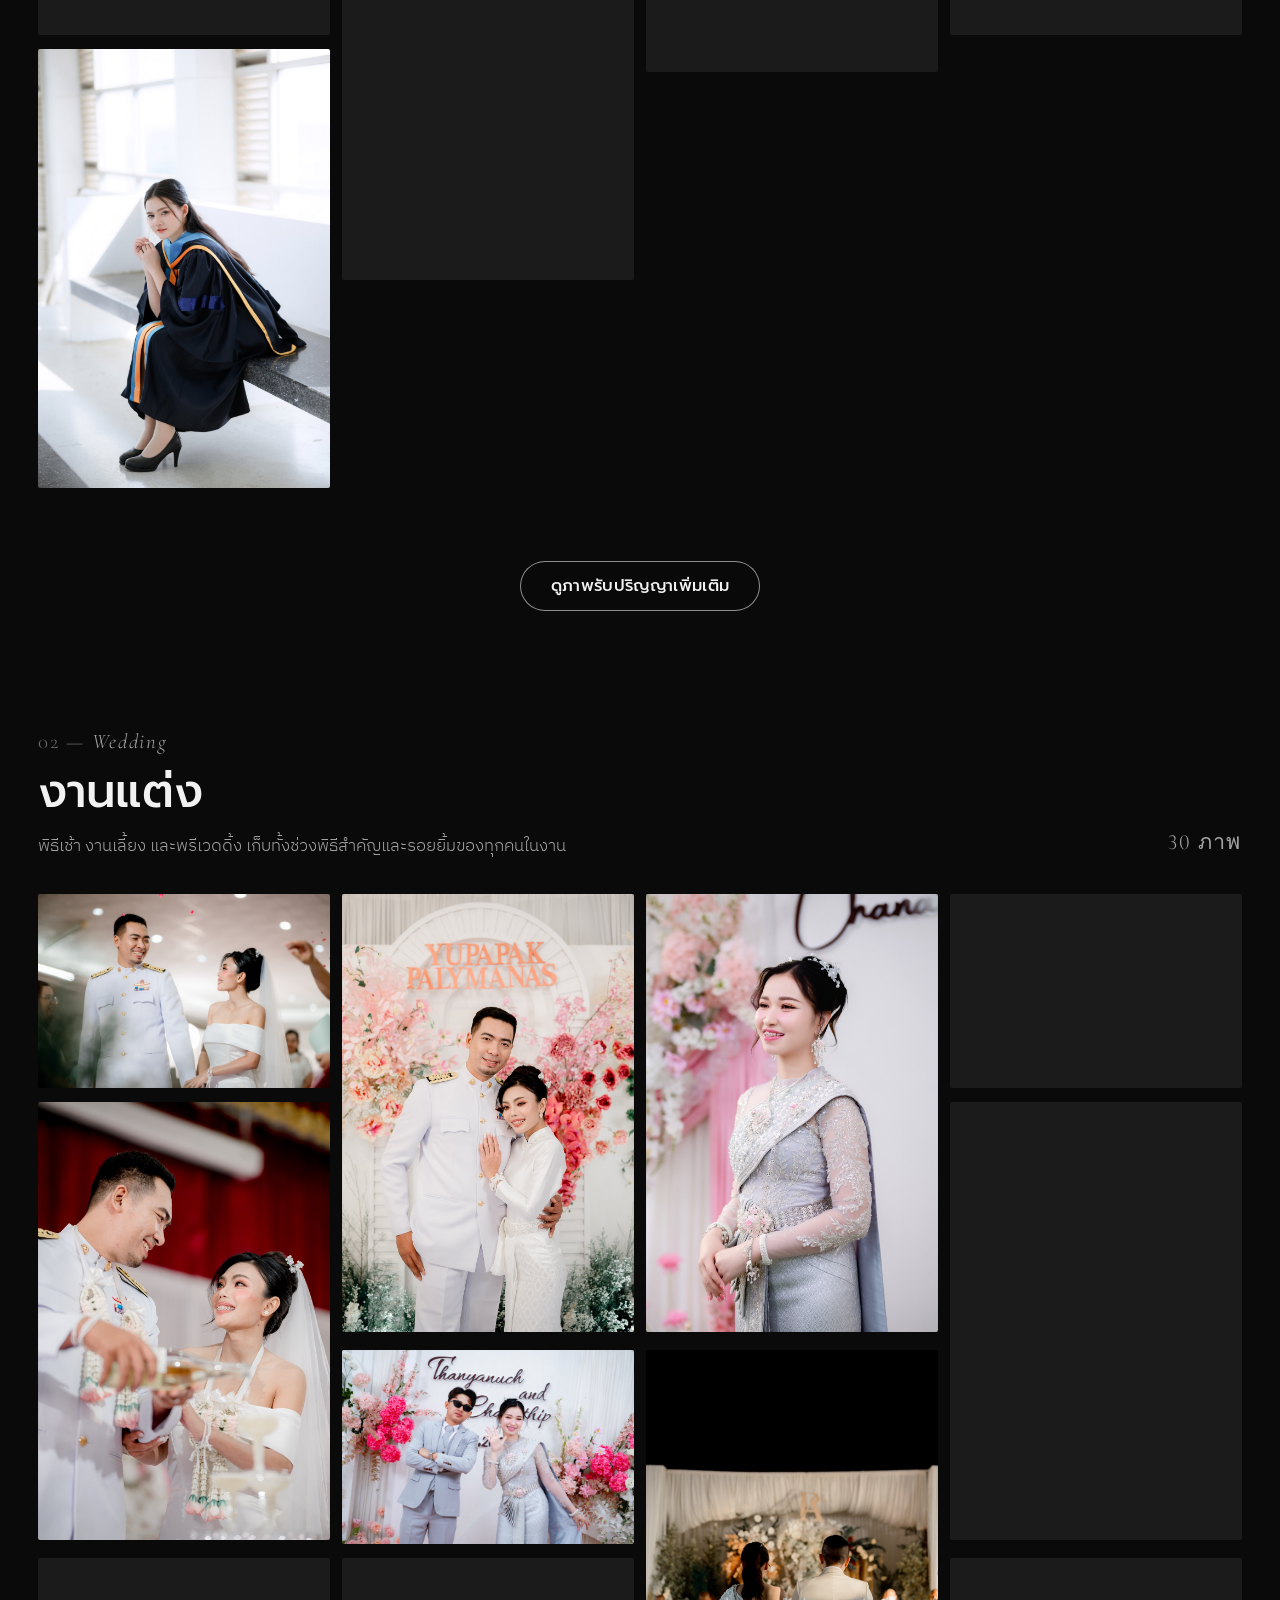
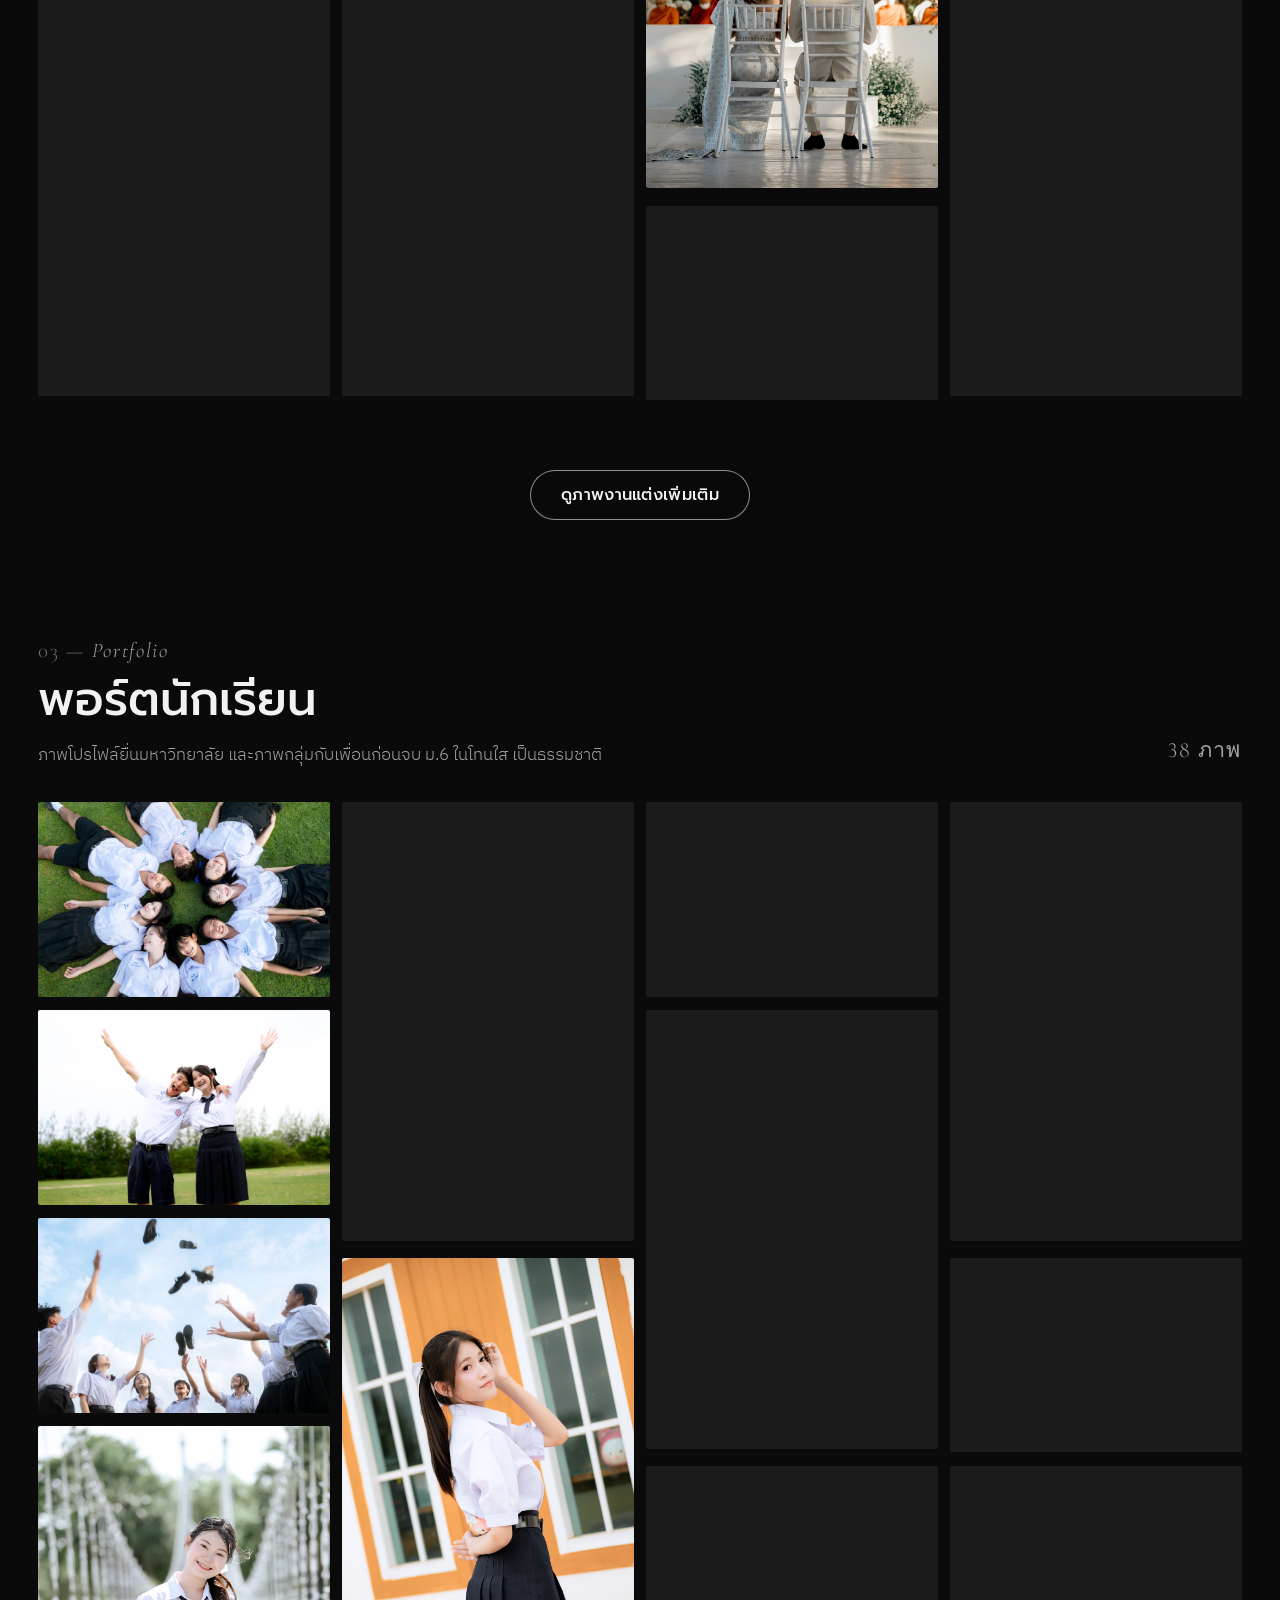
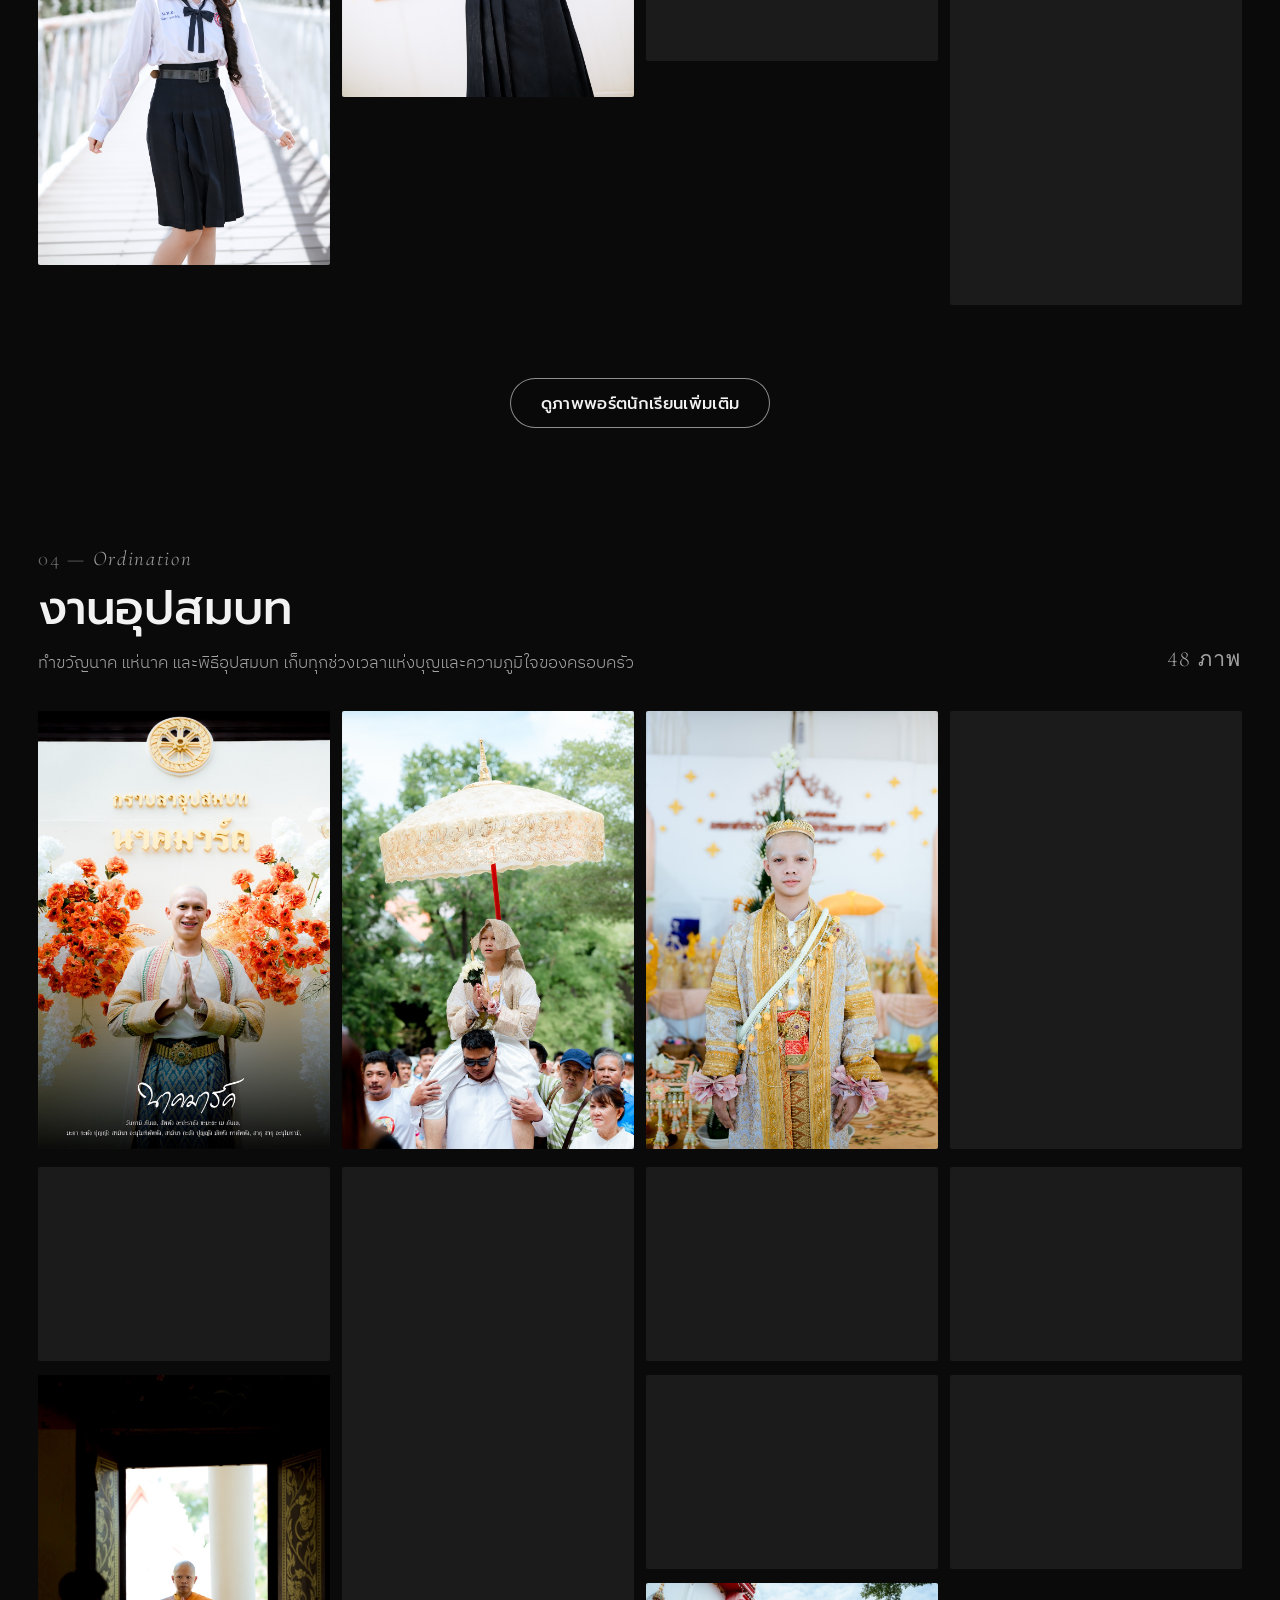
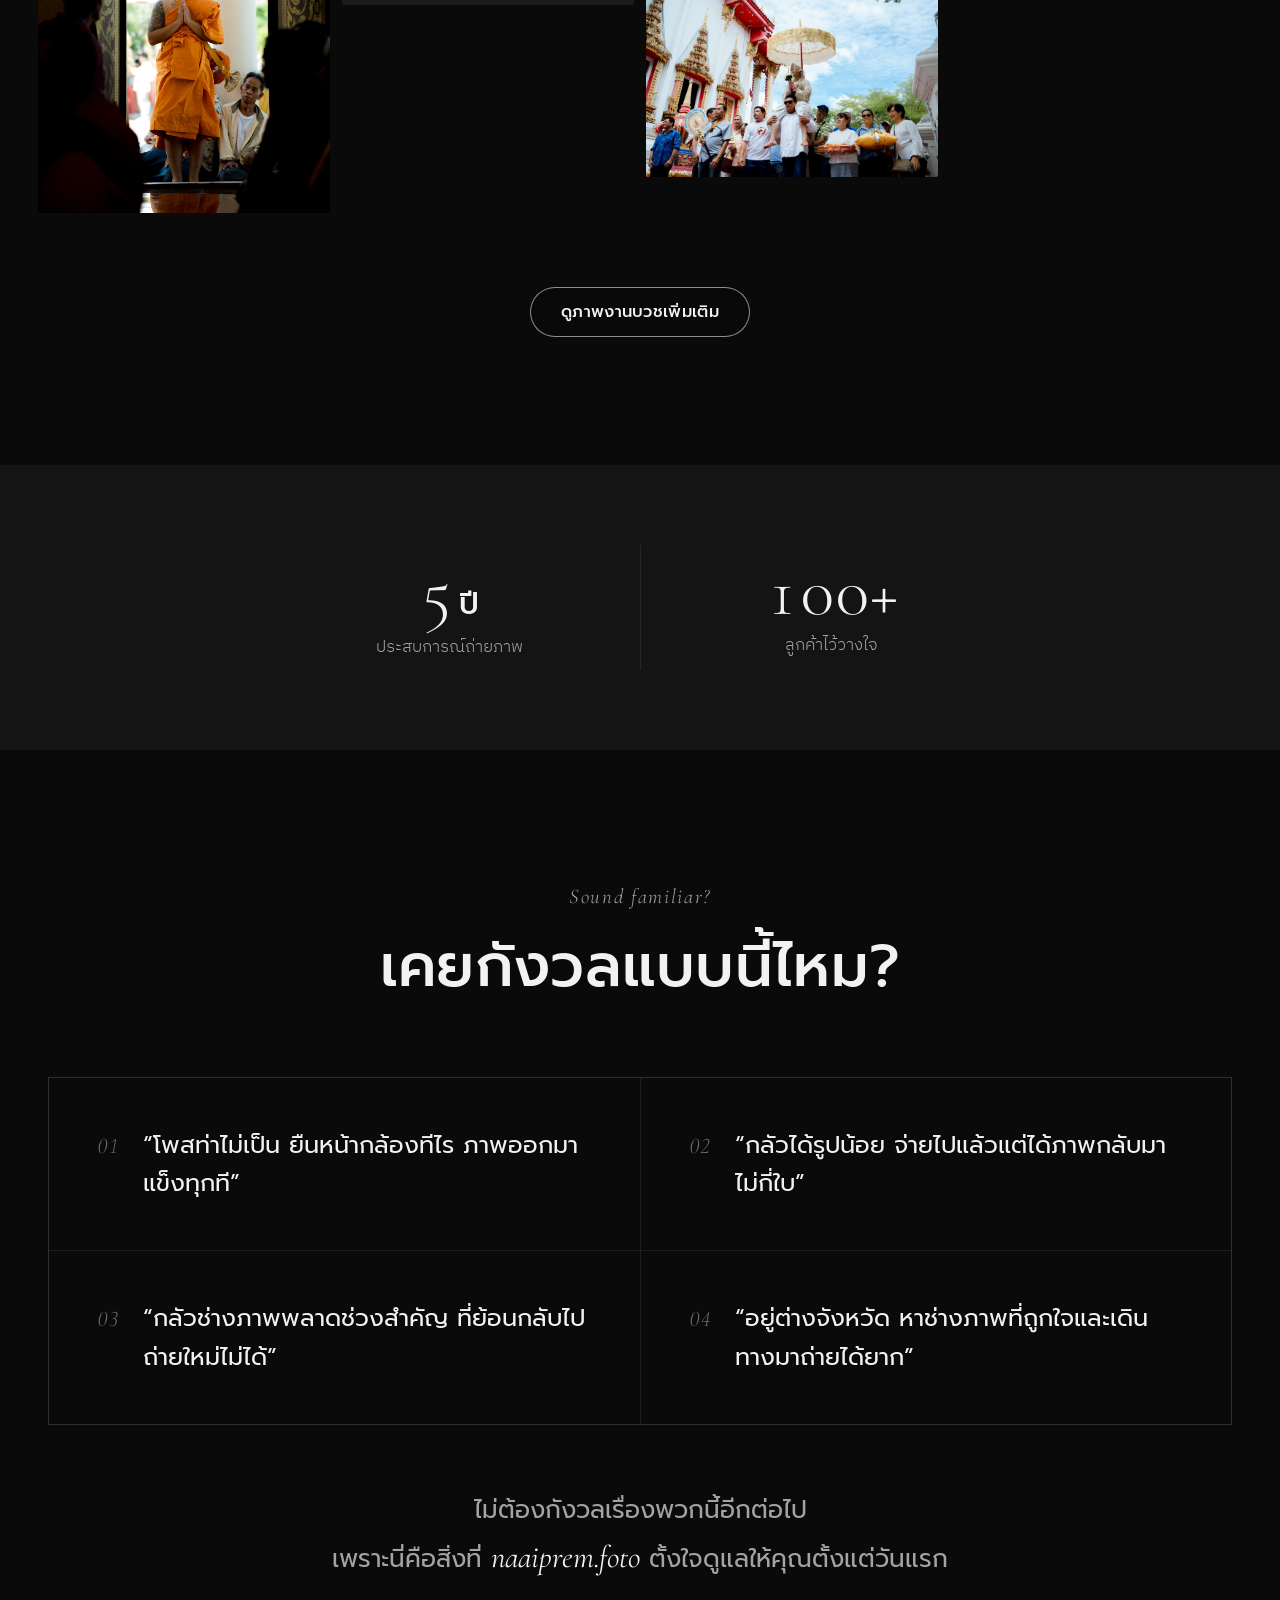
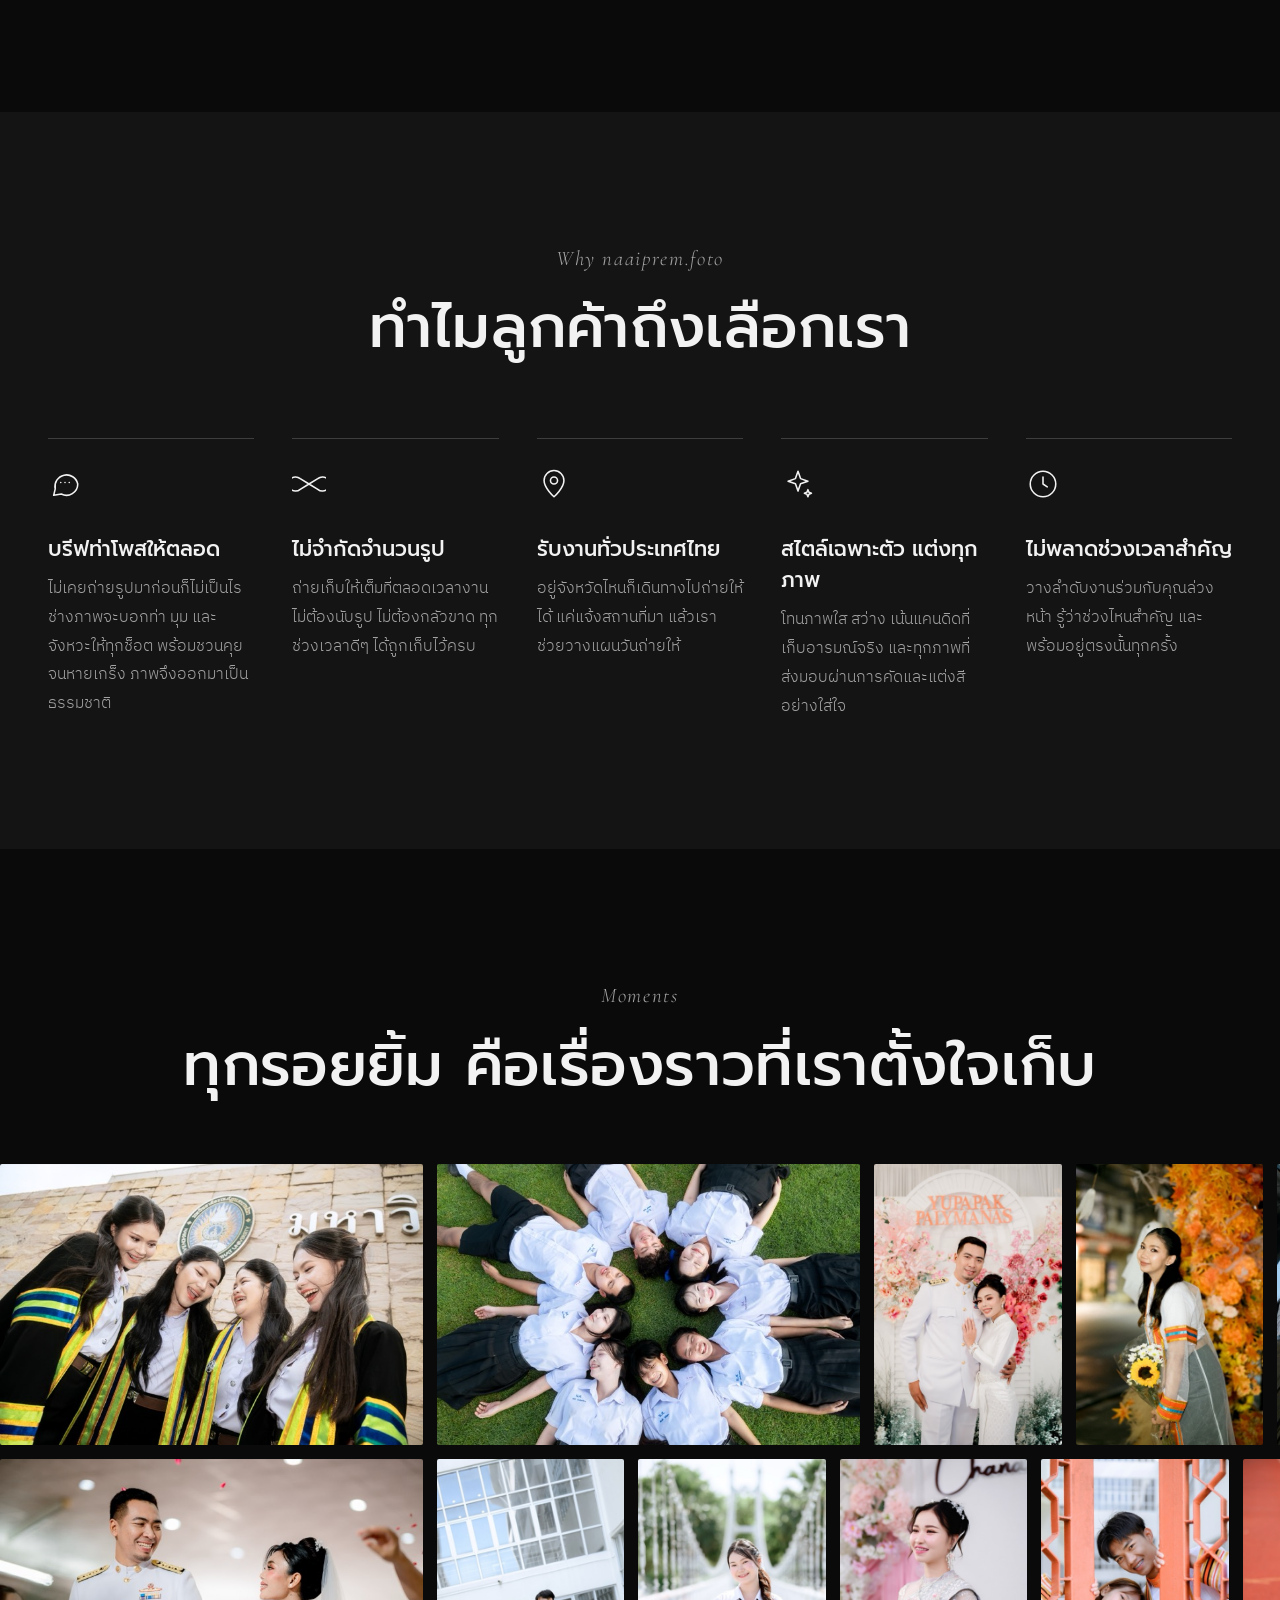
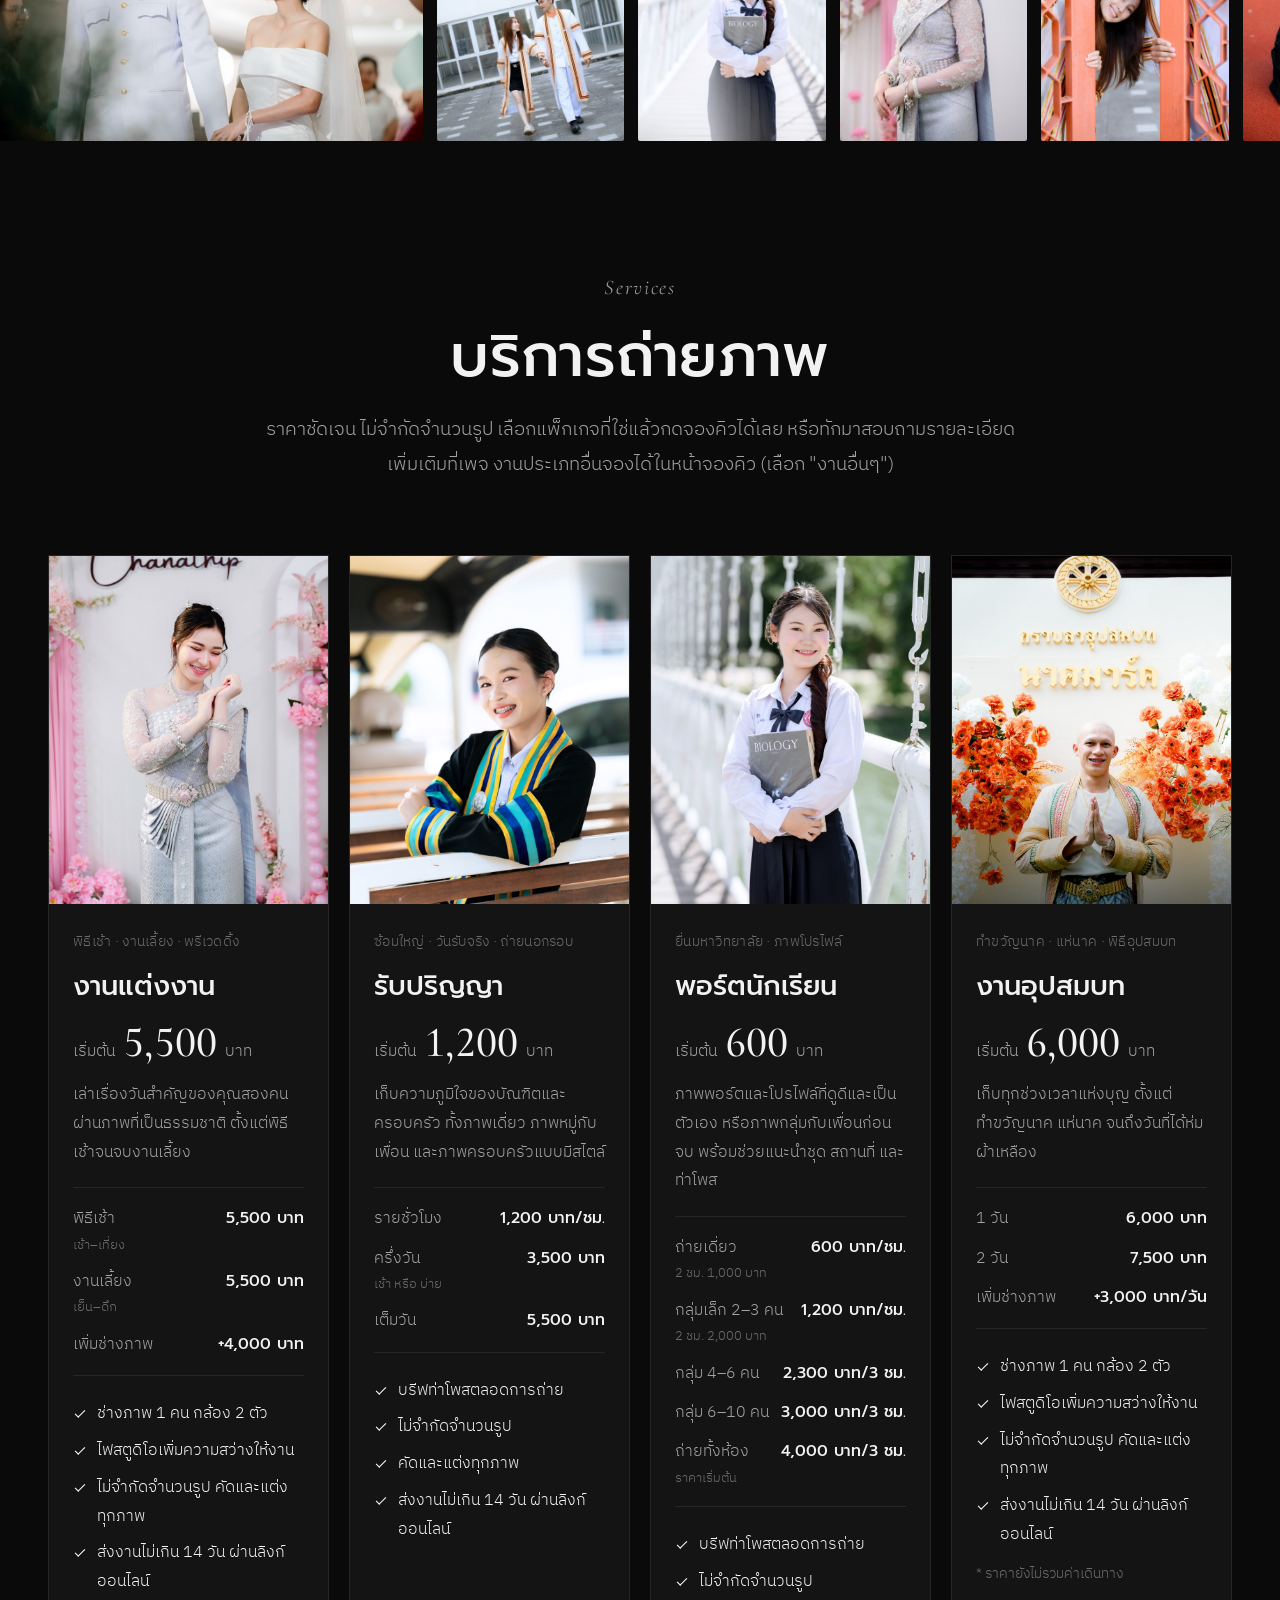
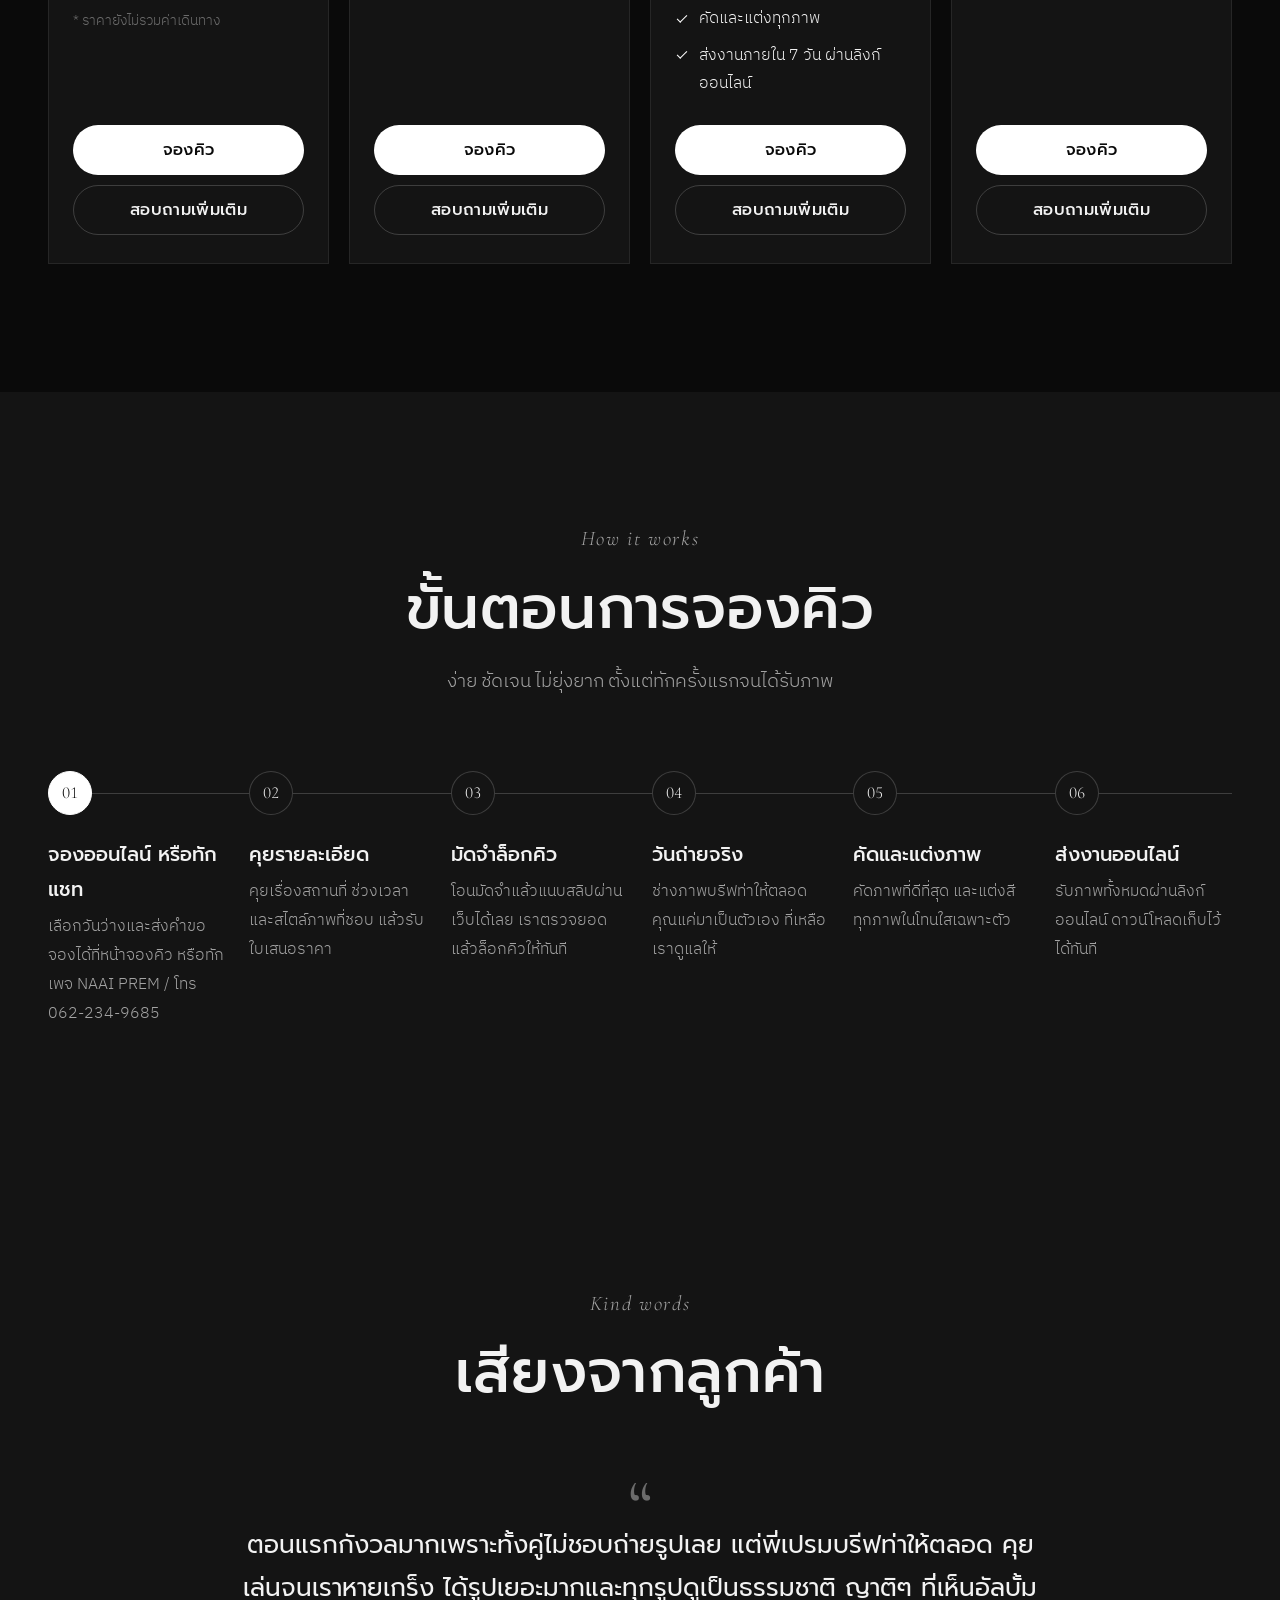
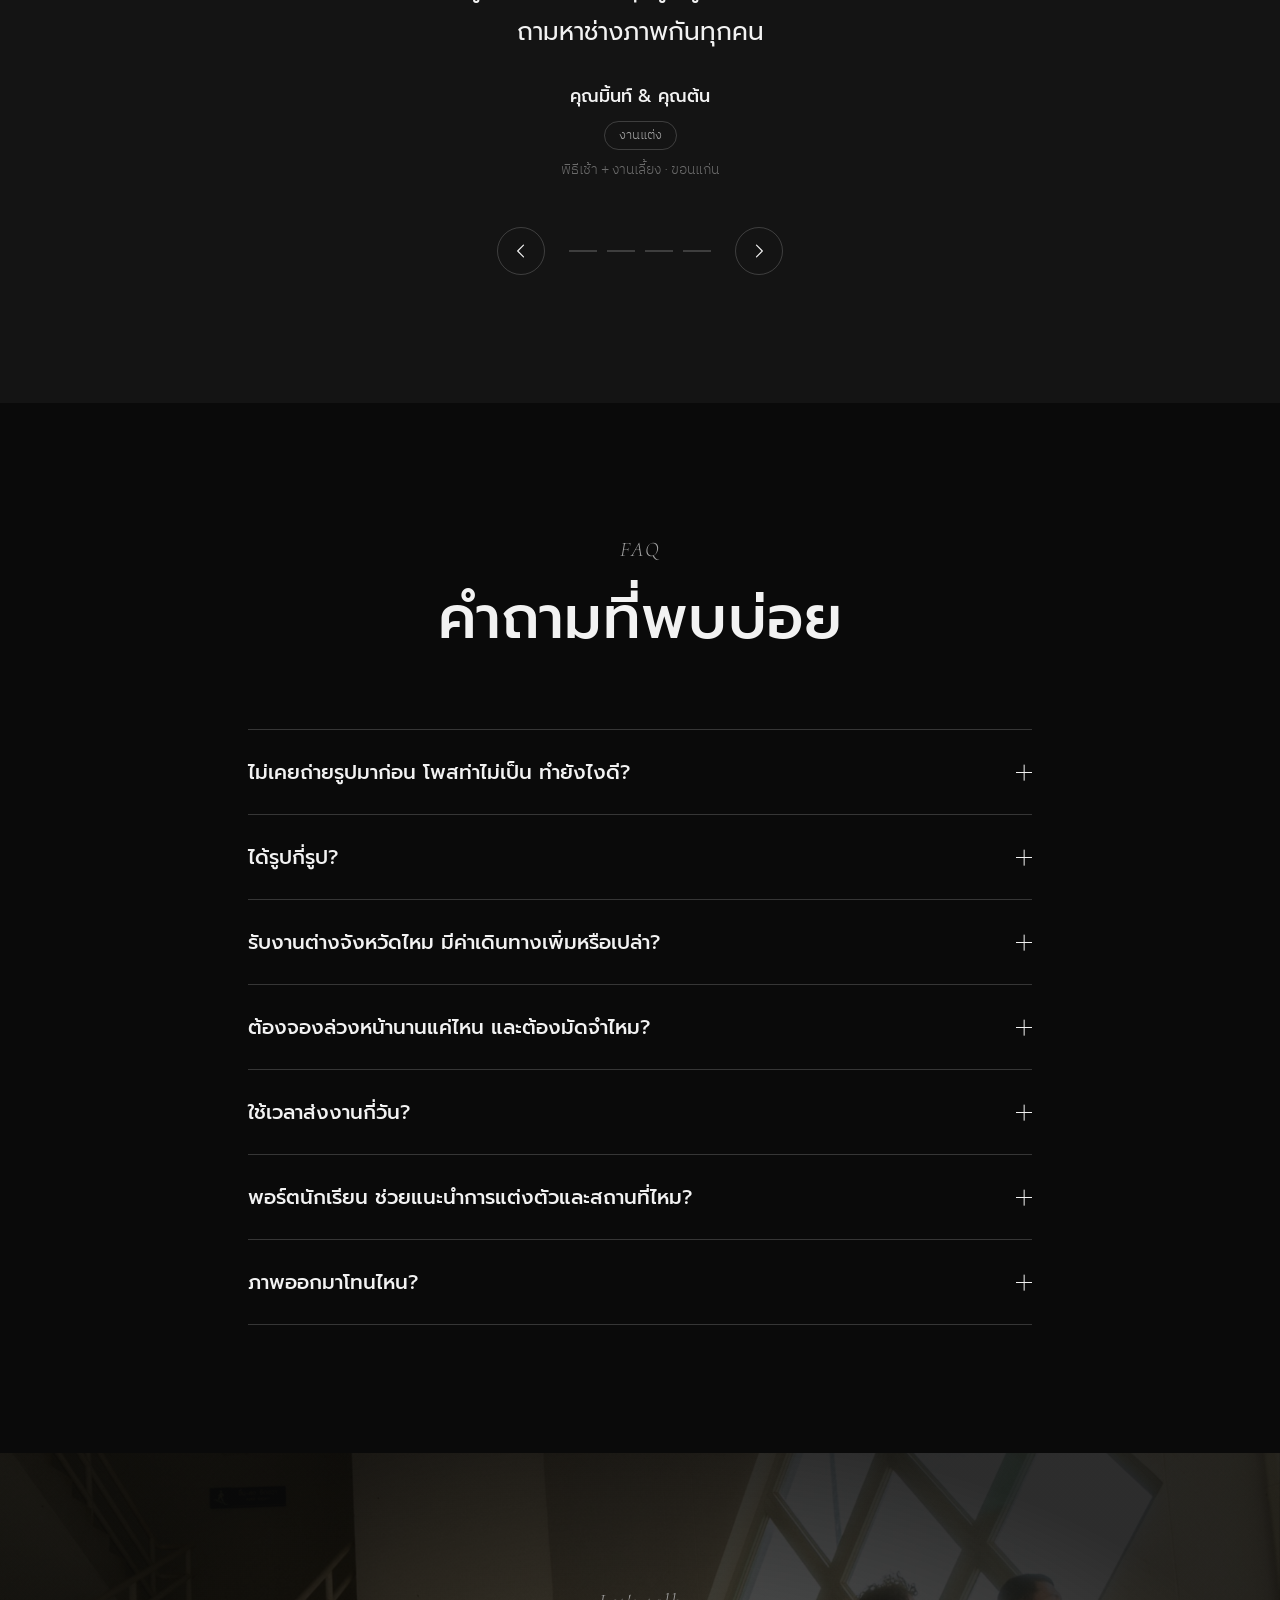
==== commit d8b68245: "SEO: Search Console verification, sitemap, robots, canonical, absolute OG image, JSON-LD Co-Authored" ====
--- a/index.html
+++ b/index.html
@@ -6,13 +6,49 @@
   <title>naaiprem.foto — ช่างภาพงานแต่ง รับปริญญา พอร์ตนักเรียน งานบวช | รับงานทั่วประเทศไทย</title>
   <meta name="description" content="naaiprem.foto ช่างภาพอิสระ รับถ่ายงานแต่ง รับปริญญา พอร์ตนักเรียน และงานอุปสมบท ภาพโทนใส เน้นแคนดิด บรีฟท่าโพสให้ตลอด ไม่จำกัดจำนวนรูป รับงานทั่วประเทศไทย">
   <meta name="theme-color" content="#0a0a0a">
-
-  <!-- Open Graph (แก้: เปลี่ยน og:image เป็น URL เต็มของโดเมนจริงเมื่อขึ้นเว็บ) -->
+  <meta name="google-site-verification" content="Nv-gYQSJKsT4DPjJaLOcqhpwUEXrPBq0JjKIOQDNhOU">
+  <!-- แก้: ถ้าเปลี่ยนโดเมน ให้แก้ URL ใน canonical / og:url / og:image / JSON-LD ด้านล่าง + sitemap.xml + robots.txt -->
+  <link rel="canonical" href="https://wedside-naaipremfoto.vercel.app/">
+
+  <!-- Open Graph (ภาพตัวอย่างตอนแชร์ลิงก์ใน Facebook / LINE) -->
   <meta property="og:type" content="website">
+  <meta property="og:url" content="https://wedside-naaipremfoto.vercel.app/">
+  <meta property="og:site_name" content="naaiprem.foto">
   <meta property="og:title" content="naaiprem.foto — เก็บรอยยิ้มจริง ในโทนภาพใสๆ ที่เป็นคุณ">
   <meta property="og:description" content="รับถ่ายงานแต่ง รับปริญญา พอร์ตนักเรียน งานบวช บรีฟท่าโพสให้ตลอด ไม่จำกัดจำนวนรูป รับงานทั่วประเทศไทย">
-  <meta property="og:image" content="images/hero/hero-01-graduation.jpg">
+  <meta property="og:image" content="https://wedside-naaipremfoto.vercel.app/images/hero/hero-01-graduation.jpg">
+  <meta property="og:image:alt" content="บัณฑิตสาว 4 คนในชุดครุยหัวเราะด้วยกันหน้าป้ายมหาวิทยาลัย ผลงานถ่ายภาพรับปริญญาโดย naaiprem.foto">
   <meta property="og:locale" content="th_TH">
+  <meta name="twitter:card" content="summary_large_image">
+
+  <!-- ข้อมูลธุรกิจสำหรับ Google (structured data) — ราคา/ช่องทางติดต่อต้องตรงกับในเว็บ -->
+  <script type="application/ld+json">
+  {
+    "@context": "https://schema.org",
+    "@type": "ProfessionalService",
+    "@id": "https://wedside-naaipremfoto.vercel.app/#business",
+    "name": "naaiprem.foto",
+    "alternateName": "NAAI PREM",
+    "description": "ช่างภาพอิสระ รับถ่ายงานแต่ง รับปริญญา พอร์ตนักเรียน และงานอุปสมบท ภาพโทนใส เน้นแคนดิด บรีฟท่าโพสให้ตลอด ไม่จำกัดจำนวนรูป รับงานทั่วประเทศไทย",
+    "url": "https://wedside-naaipremfoto.vercel.app/",
+    "image": "https://wedside-naaipremfoto.vercel.app/images/hero/hero-01-graduation.jpg",
+    "logo": "https://wedside-naaipremfoto.vercel.app/images/logo/logo-square.png",
+    "telephone": "+66622349685",
+    "priceRange": "฿600 – ฿11,000",
+    "areaServed": { "@type": "Country", "name": "Thailand" },
+    "address": { "@type": "PostalAddress", "addressCountry": "TH" },
+    "sameAs": [
+      "https://www.facebook.com/people/NAAI-PREM/61560883106906/",
+      "https://www.instagram.com/naaiprem_photo/"
+    ],
+    "makesOffer": [
+      { "@type": "Offer", "itemOffered": { "@type": "Service", "name": "ถ่ายภาพงานแต่งงาน" }, "price": "5500", "priceCurrency": "THB" },
+      { "@type": "Offer", "itemOffered": { "@type": "Service", "name": "ถ่ายภาพรับปริญญา" }, "price": "1200", "priceCurrency": "THB" },
+      { "@type": "Offer", "itemOffered": { "@type": "Service", "name": "ถ่ายพอร์ตนักเรียน" }, "price": "600", "priceCurrency": "THB" },
+      { "@type": "Offer", "itemOffered": { "@type": "Service", "name": "ถ่ายภาพงานอุปสมบท (งานบวช)" }, "price": "6000", "priceCurrency": "THB" }
+    ]
+  }
+  </script>
 
   <link rel="icon" href="images/logo/favicon.svg" type="image/svg+xml">
   <link rel="apple-touch-icon" href="images/logo/apple-touch-icon.png">
--- a/css/style.css
+++ b/css/style.css
@@ -386,7 +386,8 @@
 
 /* ปุ่มบอกให้เลื่อนลงไปดูแนะนำตัว (ลูกศรเด้งเบาๆ) */
 .hero__scroll {
-  position: absolute; left: 50%; bottom: calc(26px + env(safe-area-inset-bottom)); transform: translateX(-50%);
+  position: absolute; left: 0; right: 0; bottom: calc(26px + env(safe-area-inset-bottom));
+  width: max-content; margin-inline: auto; /* จัดกลางด้วย margin เพราะ animation heroIn ใช้ transform */
   display: flex; flex-direction: column; align-items: center; gap: 10px;
   font-family: var(--font-heading); font-size: .9rem; letter-spacing: .02em; white-space: nowrap;
   color: rgba(242,242,242,.88); text-shadow: 0 2px 12px rgba(0,0,0,.7);
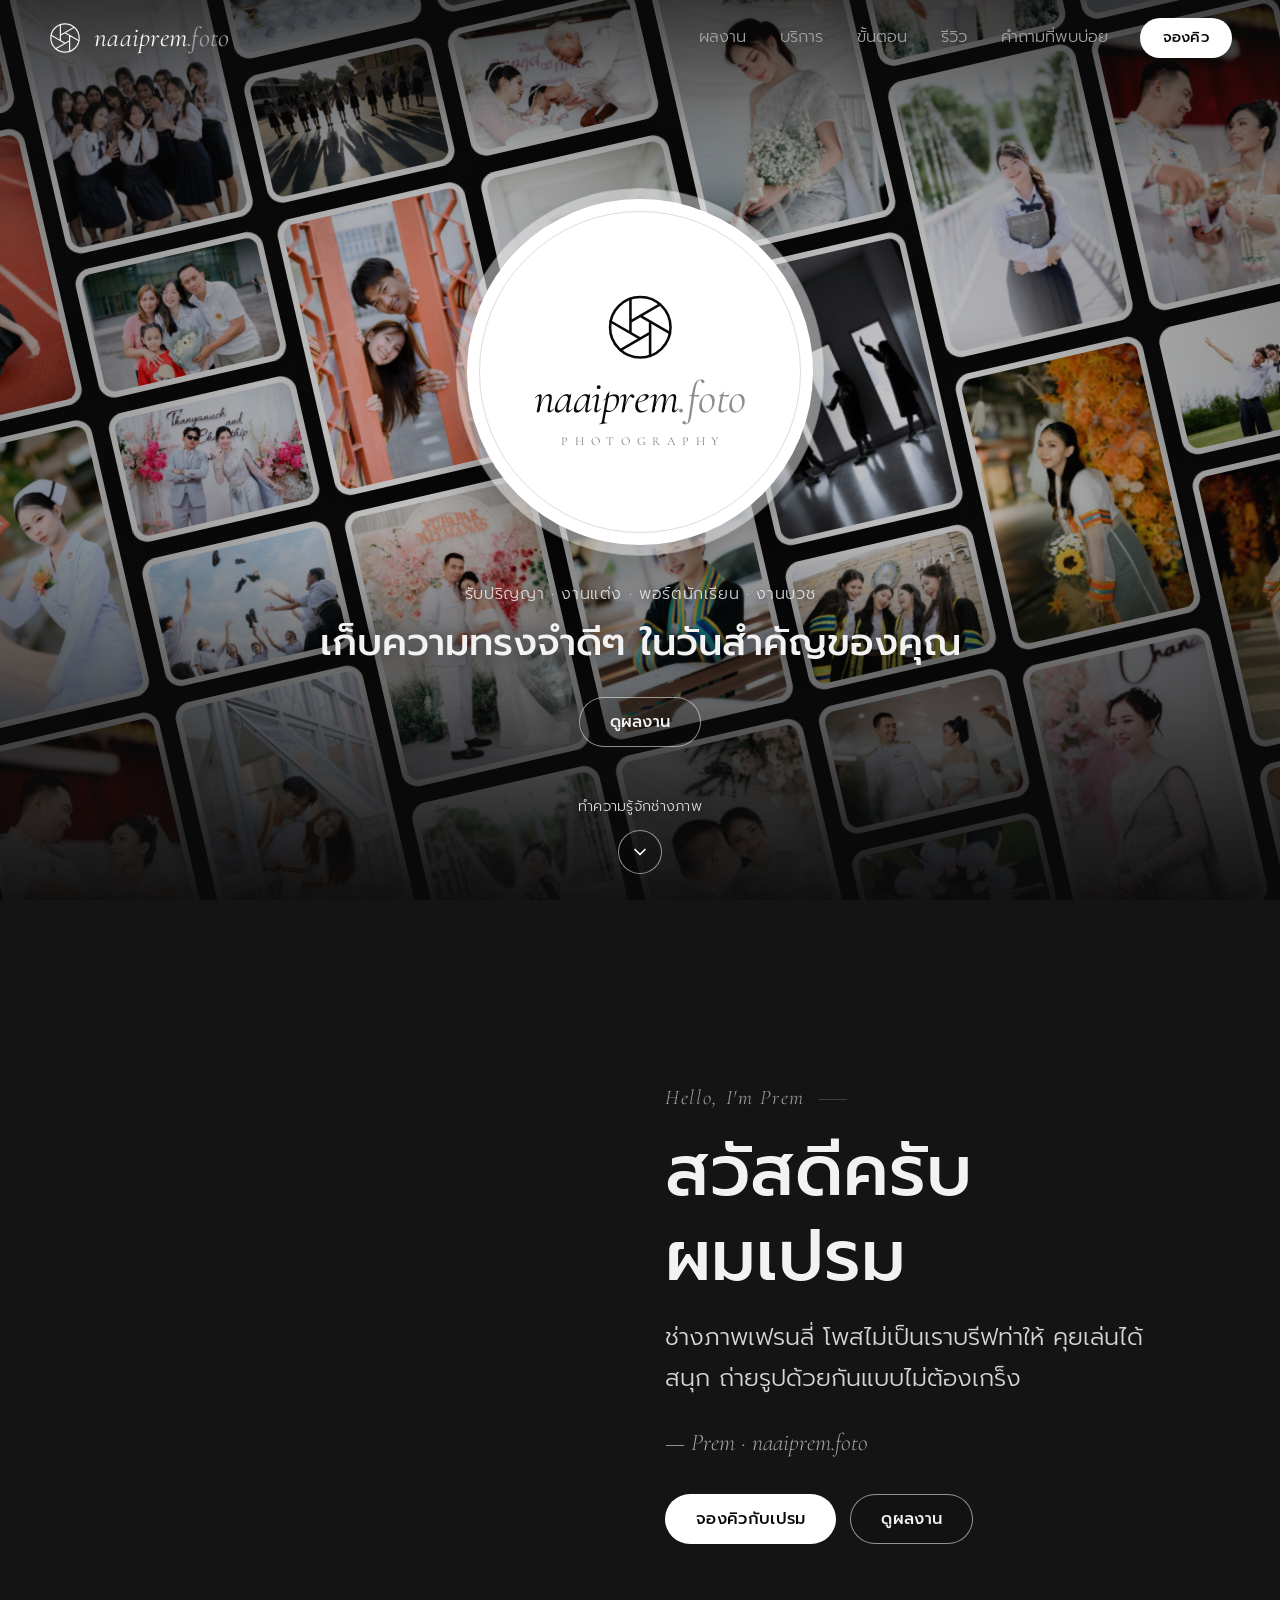
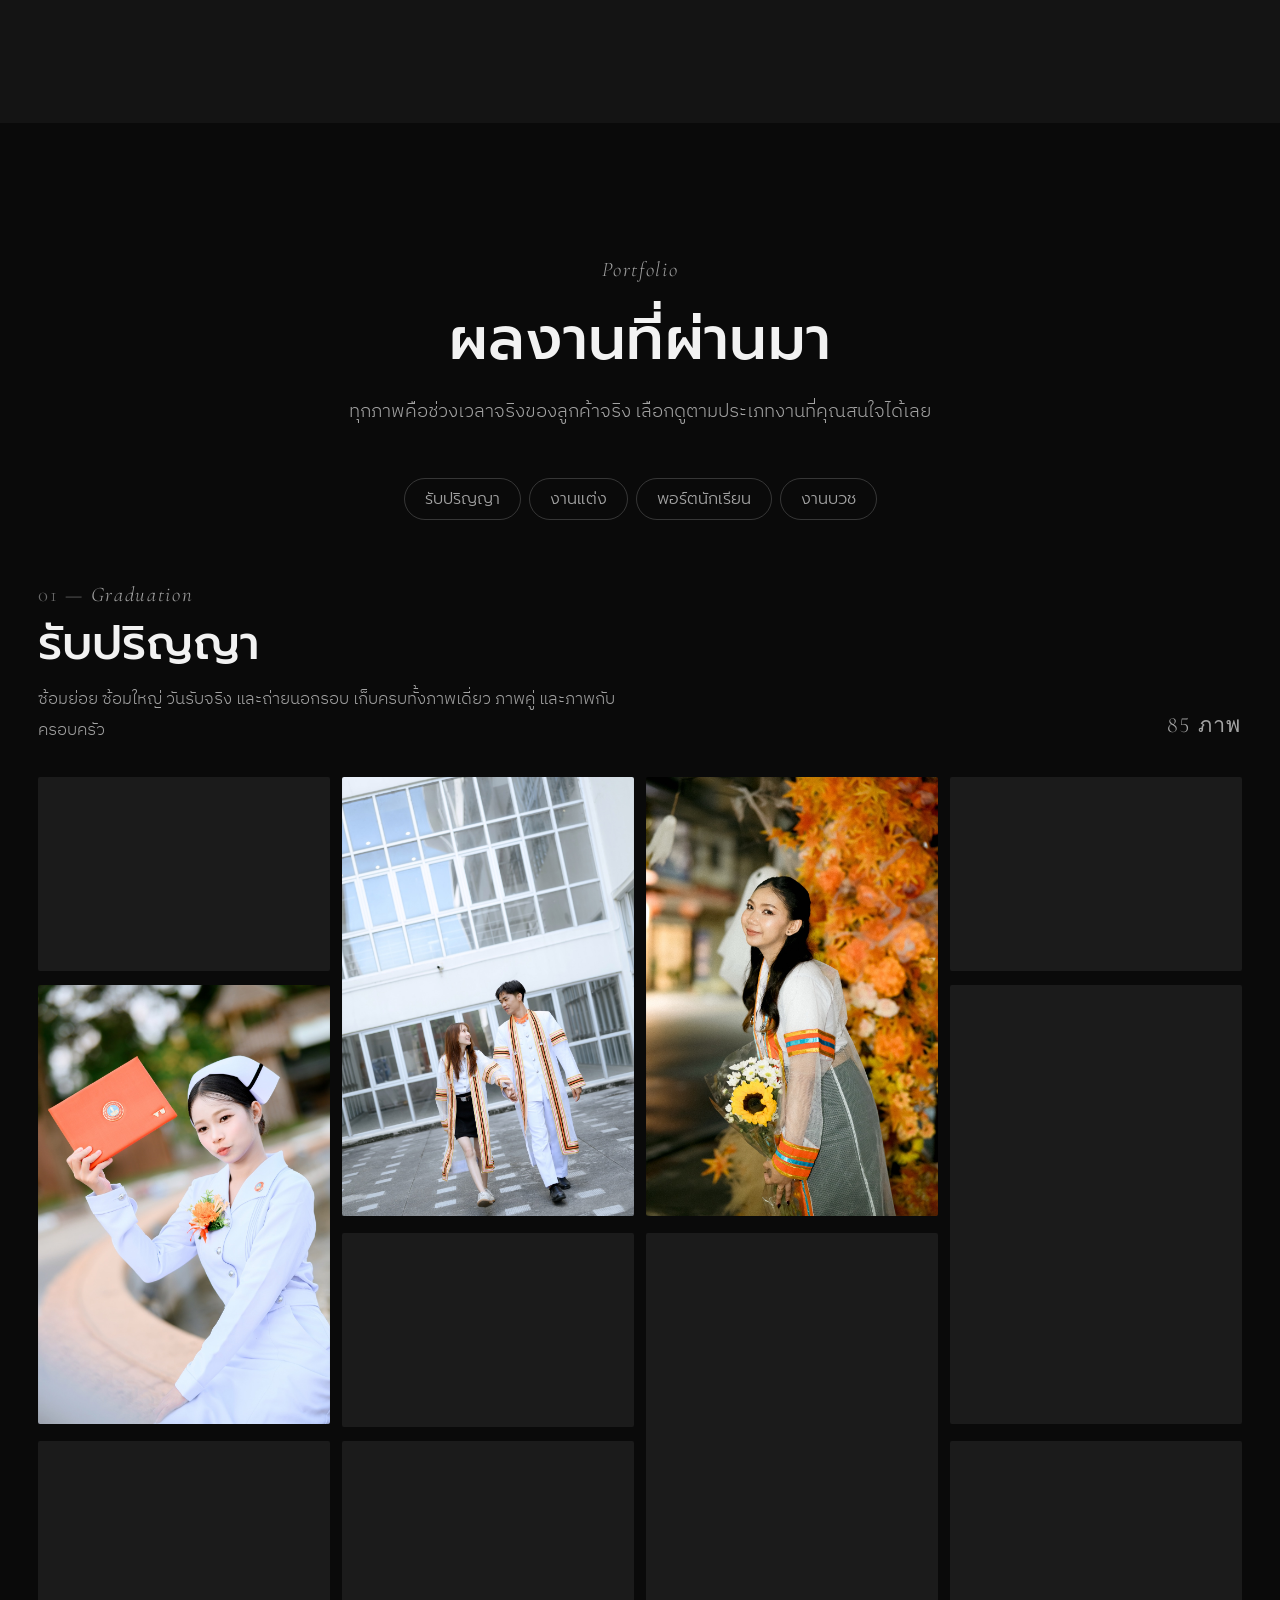
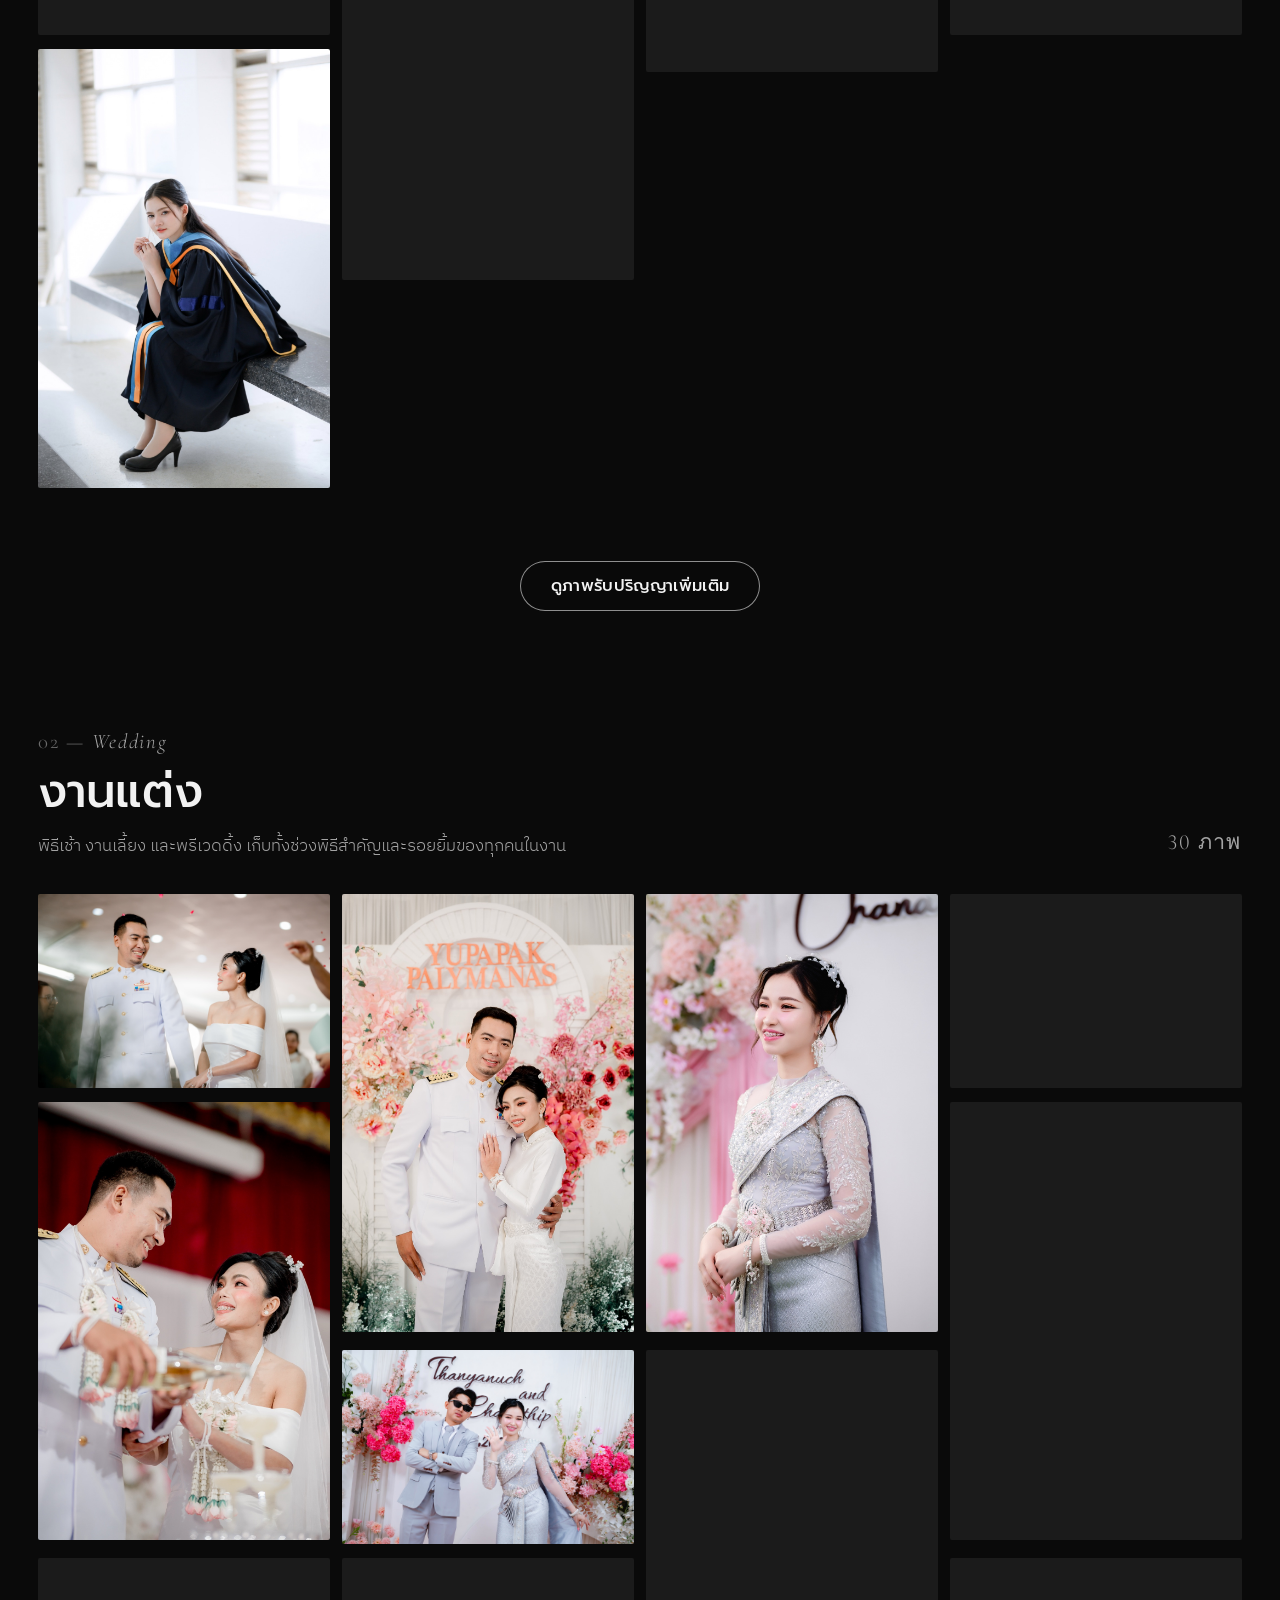
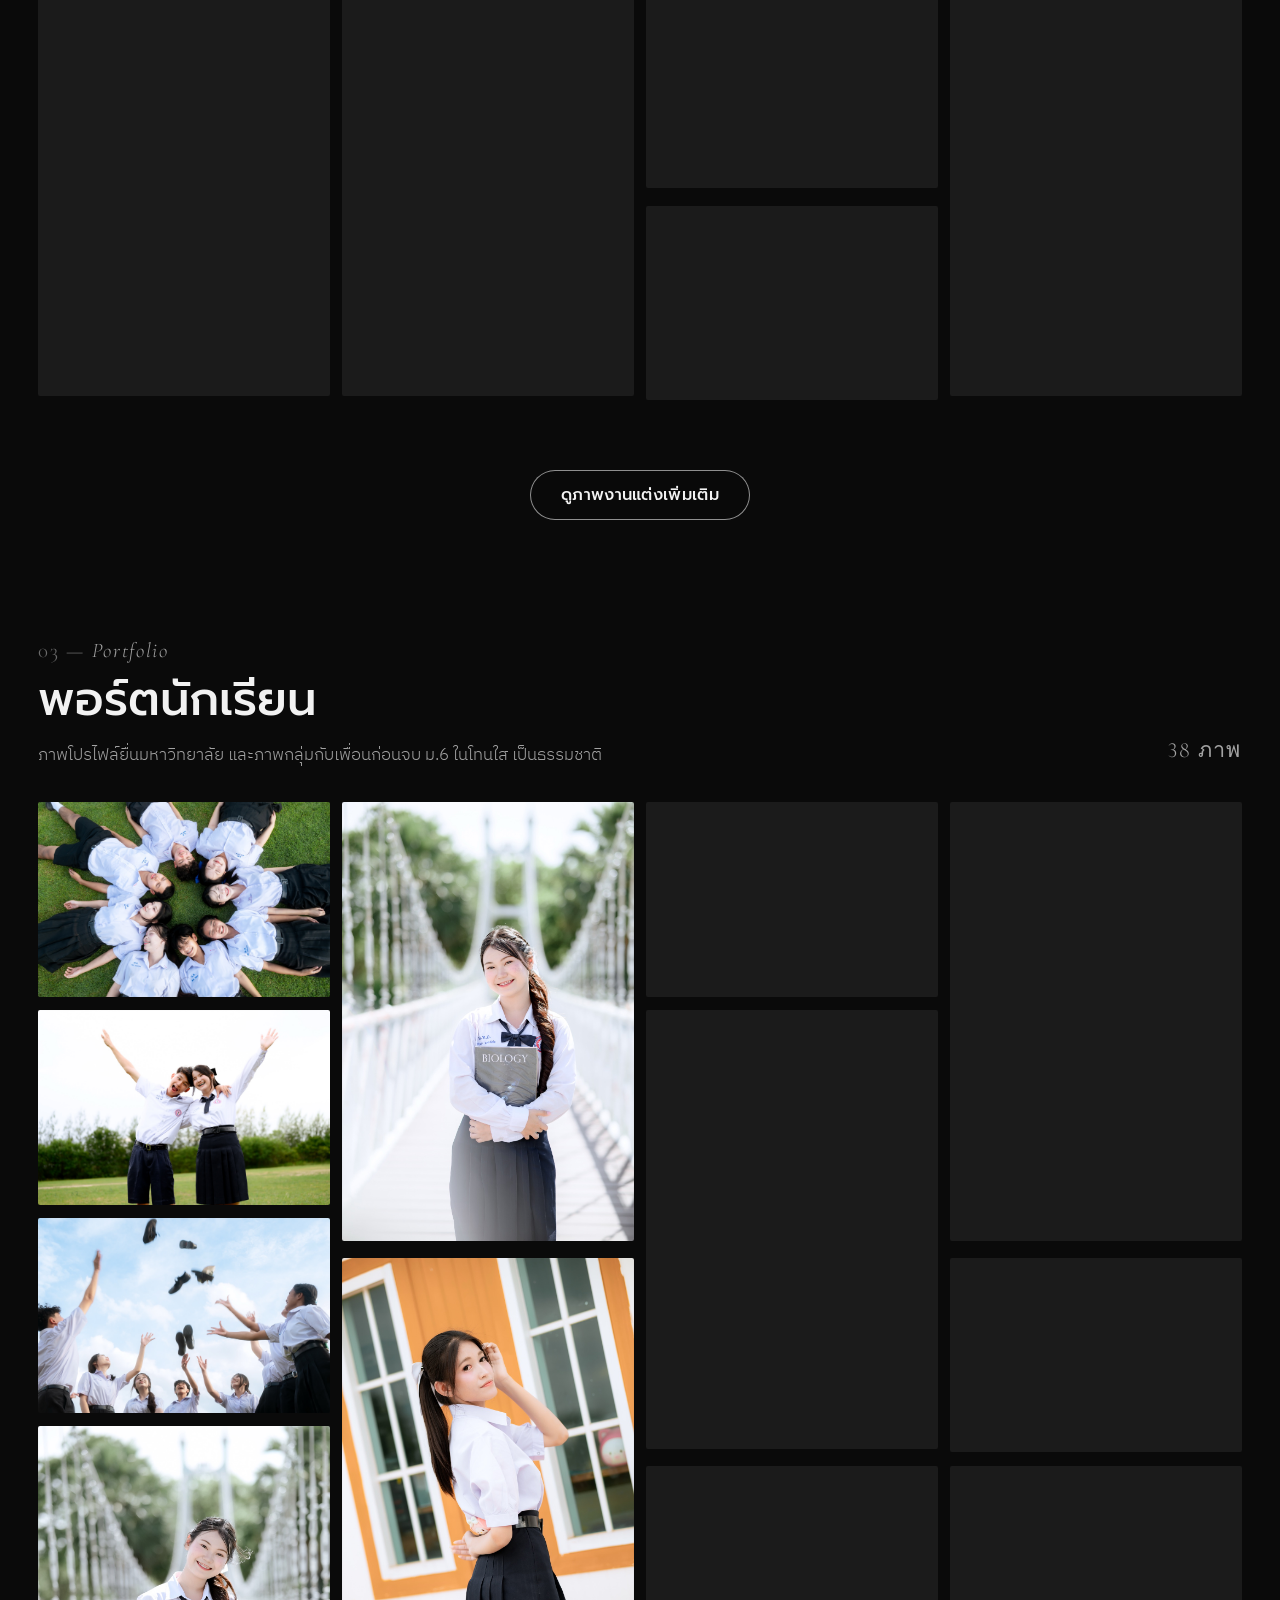
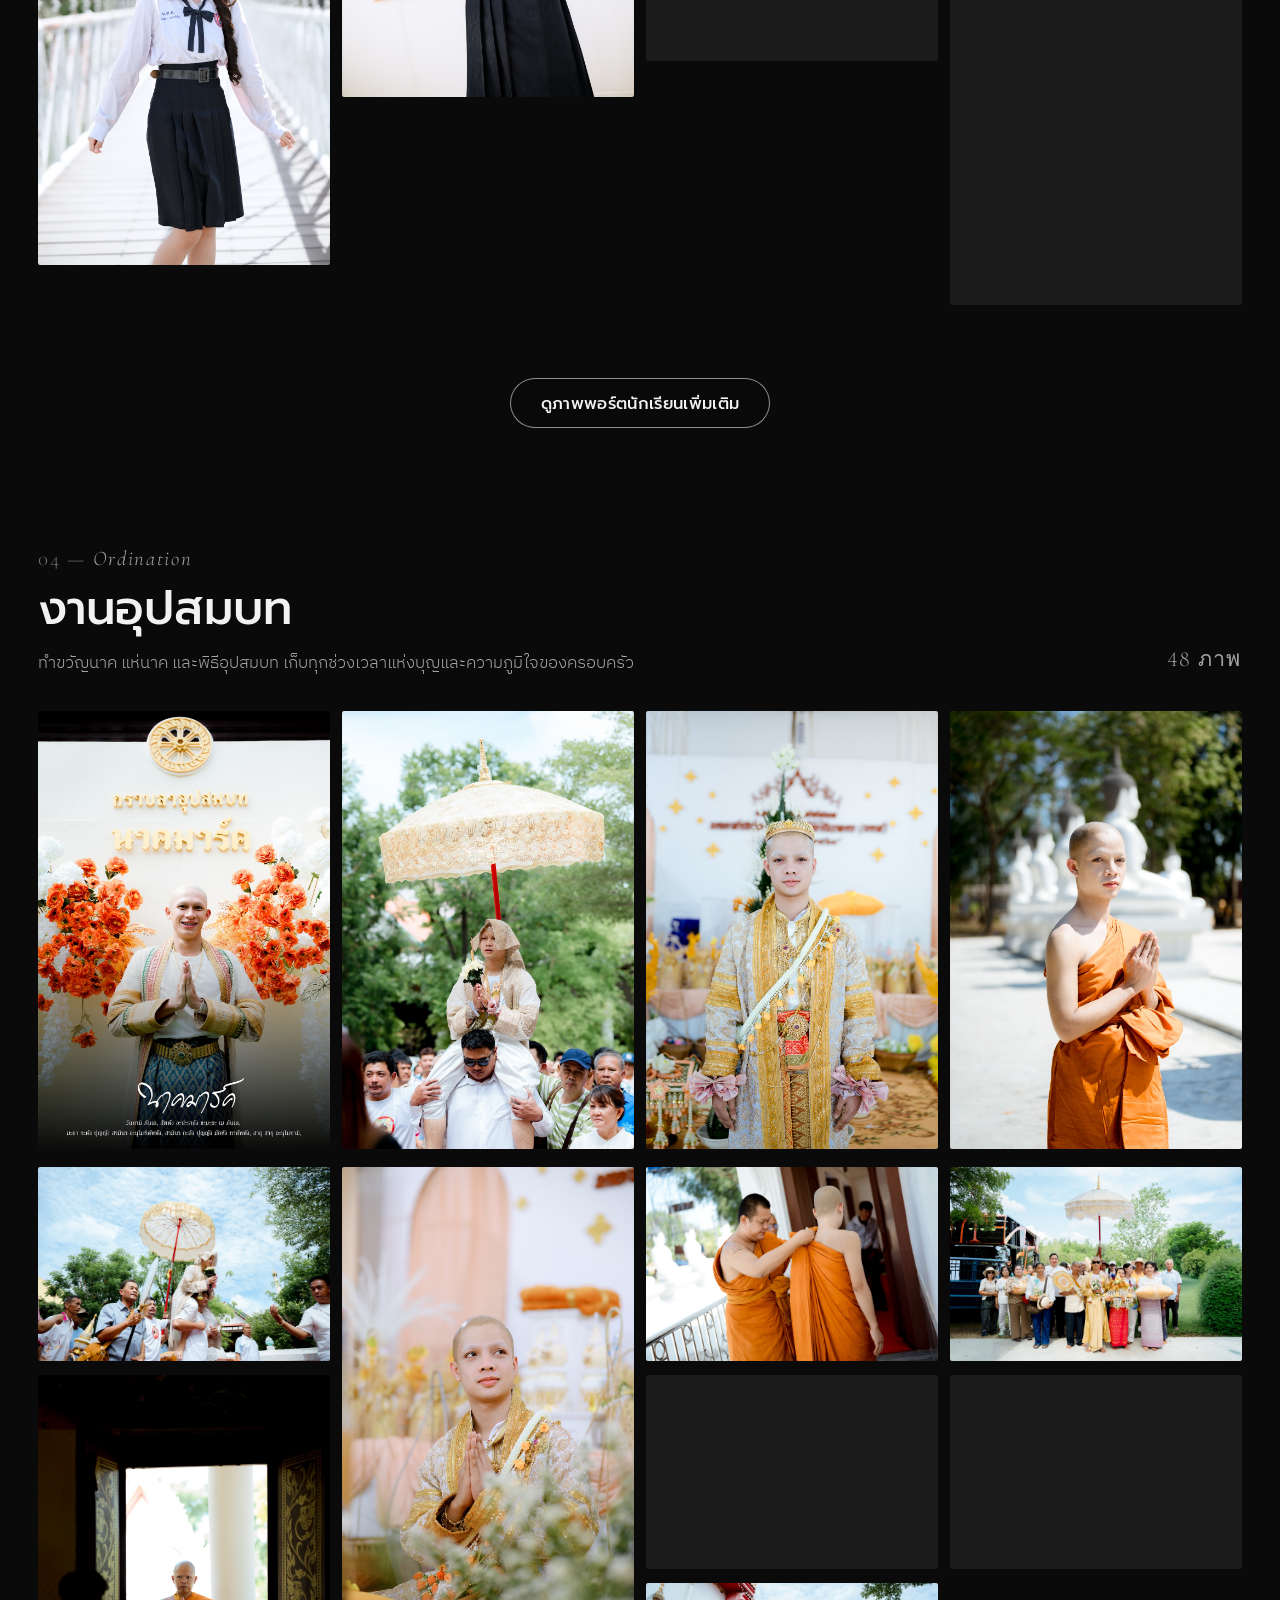
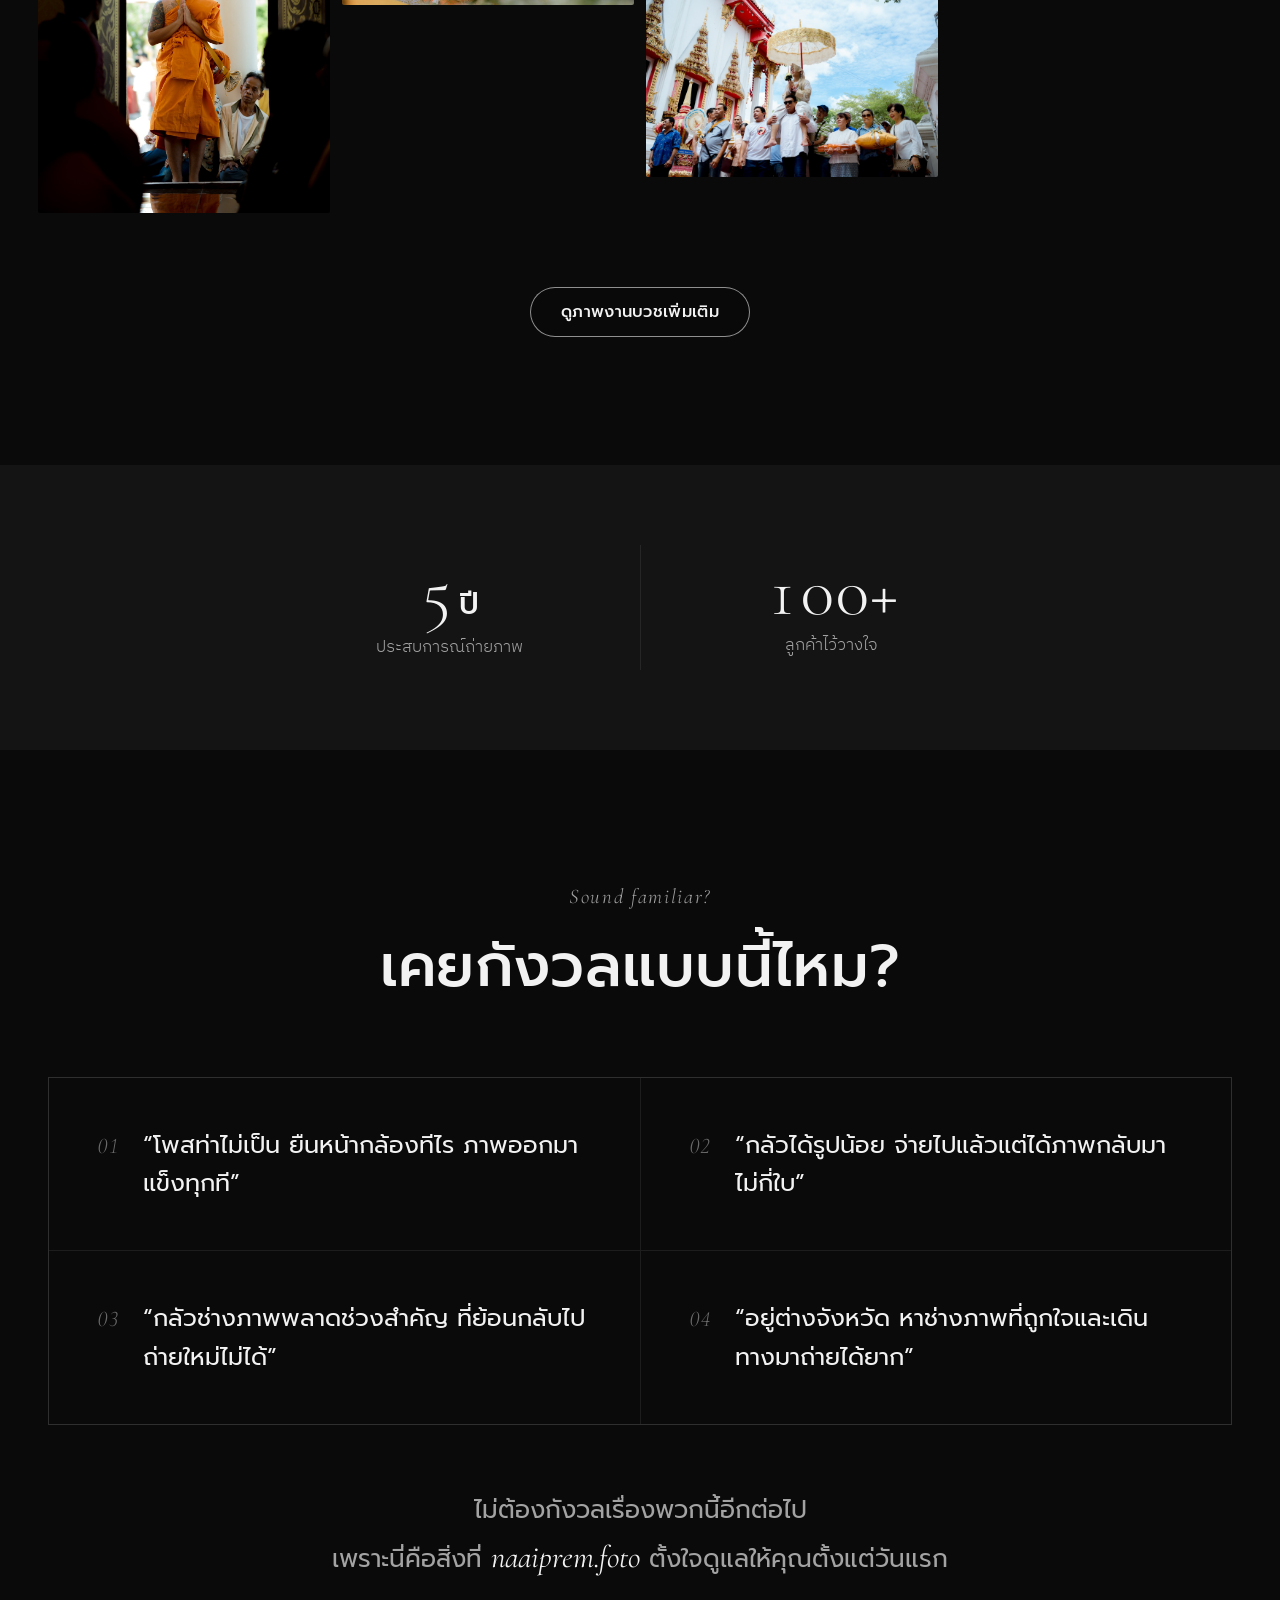
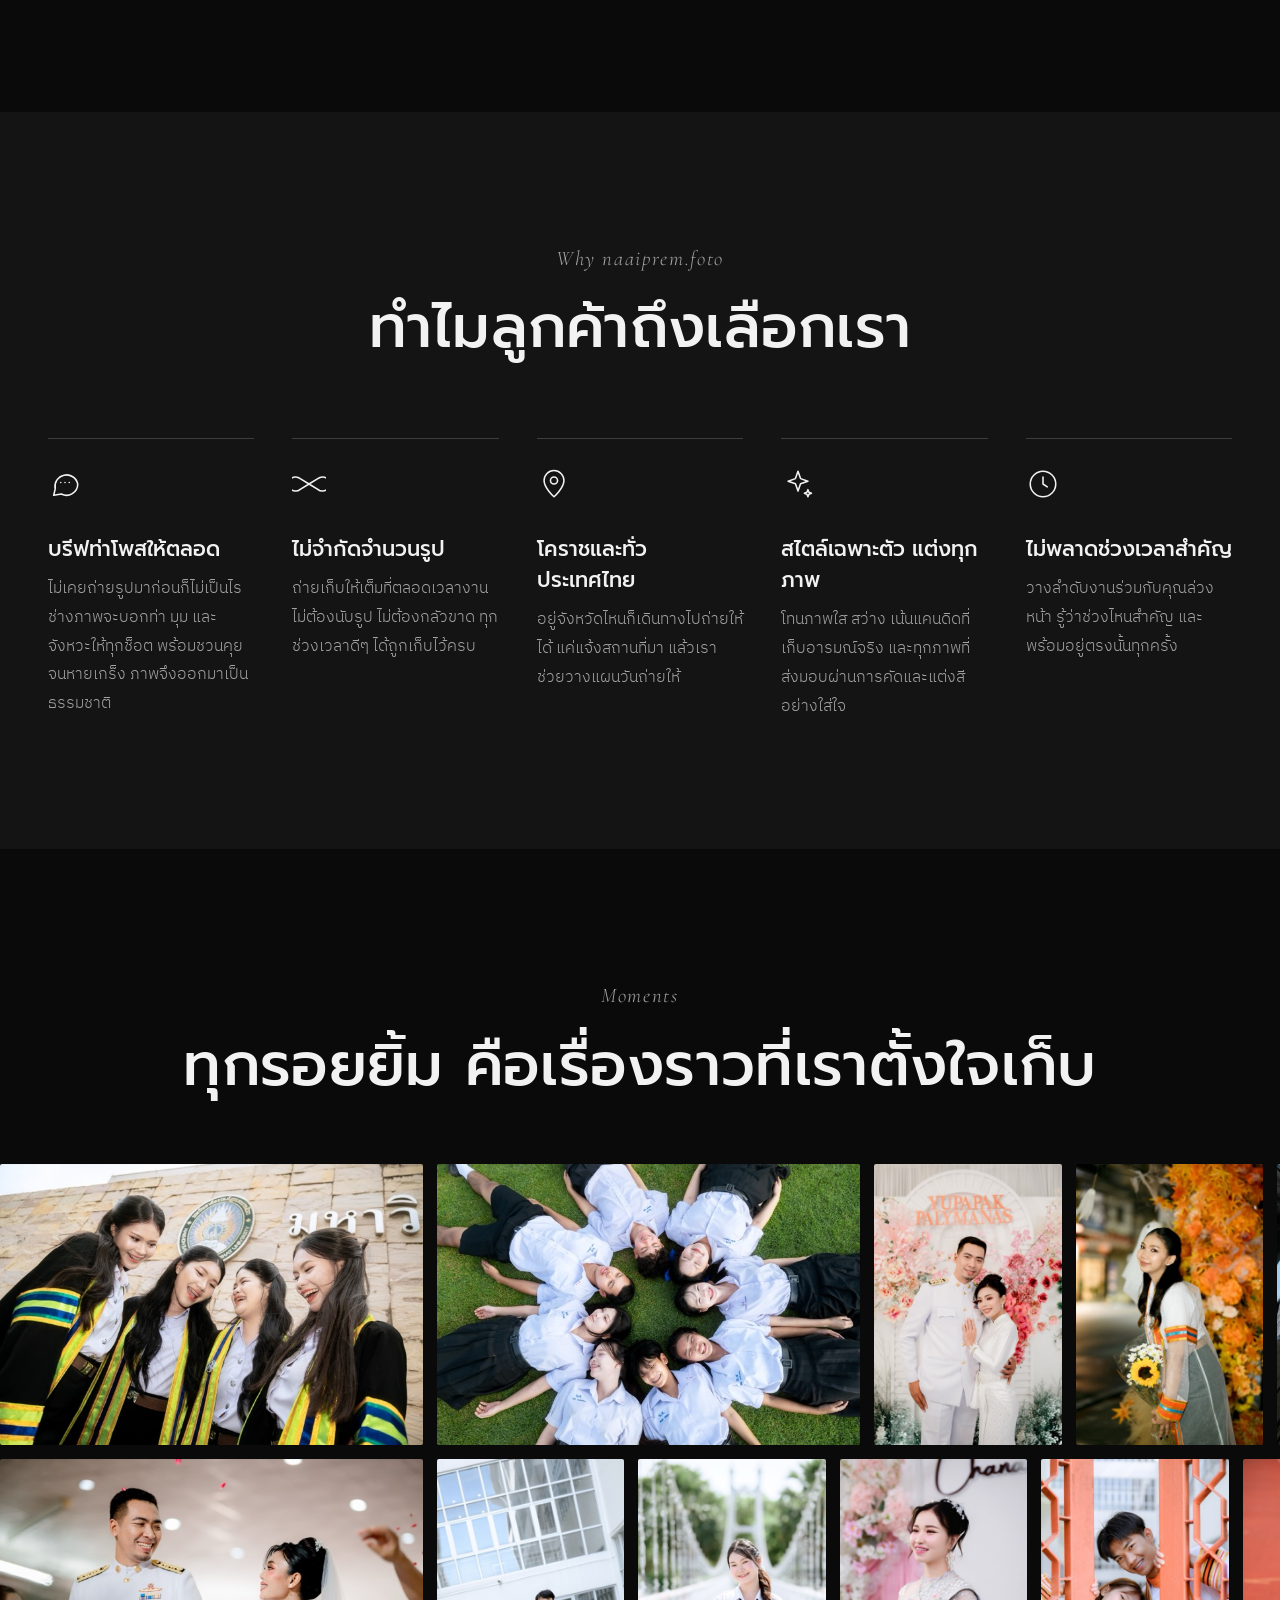
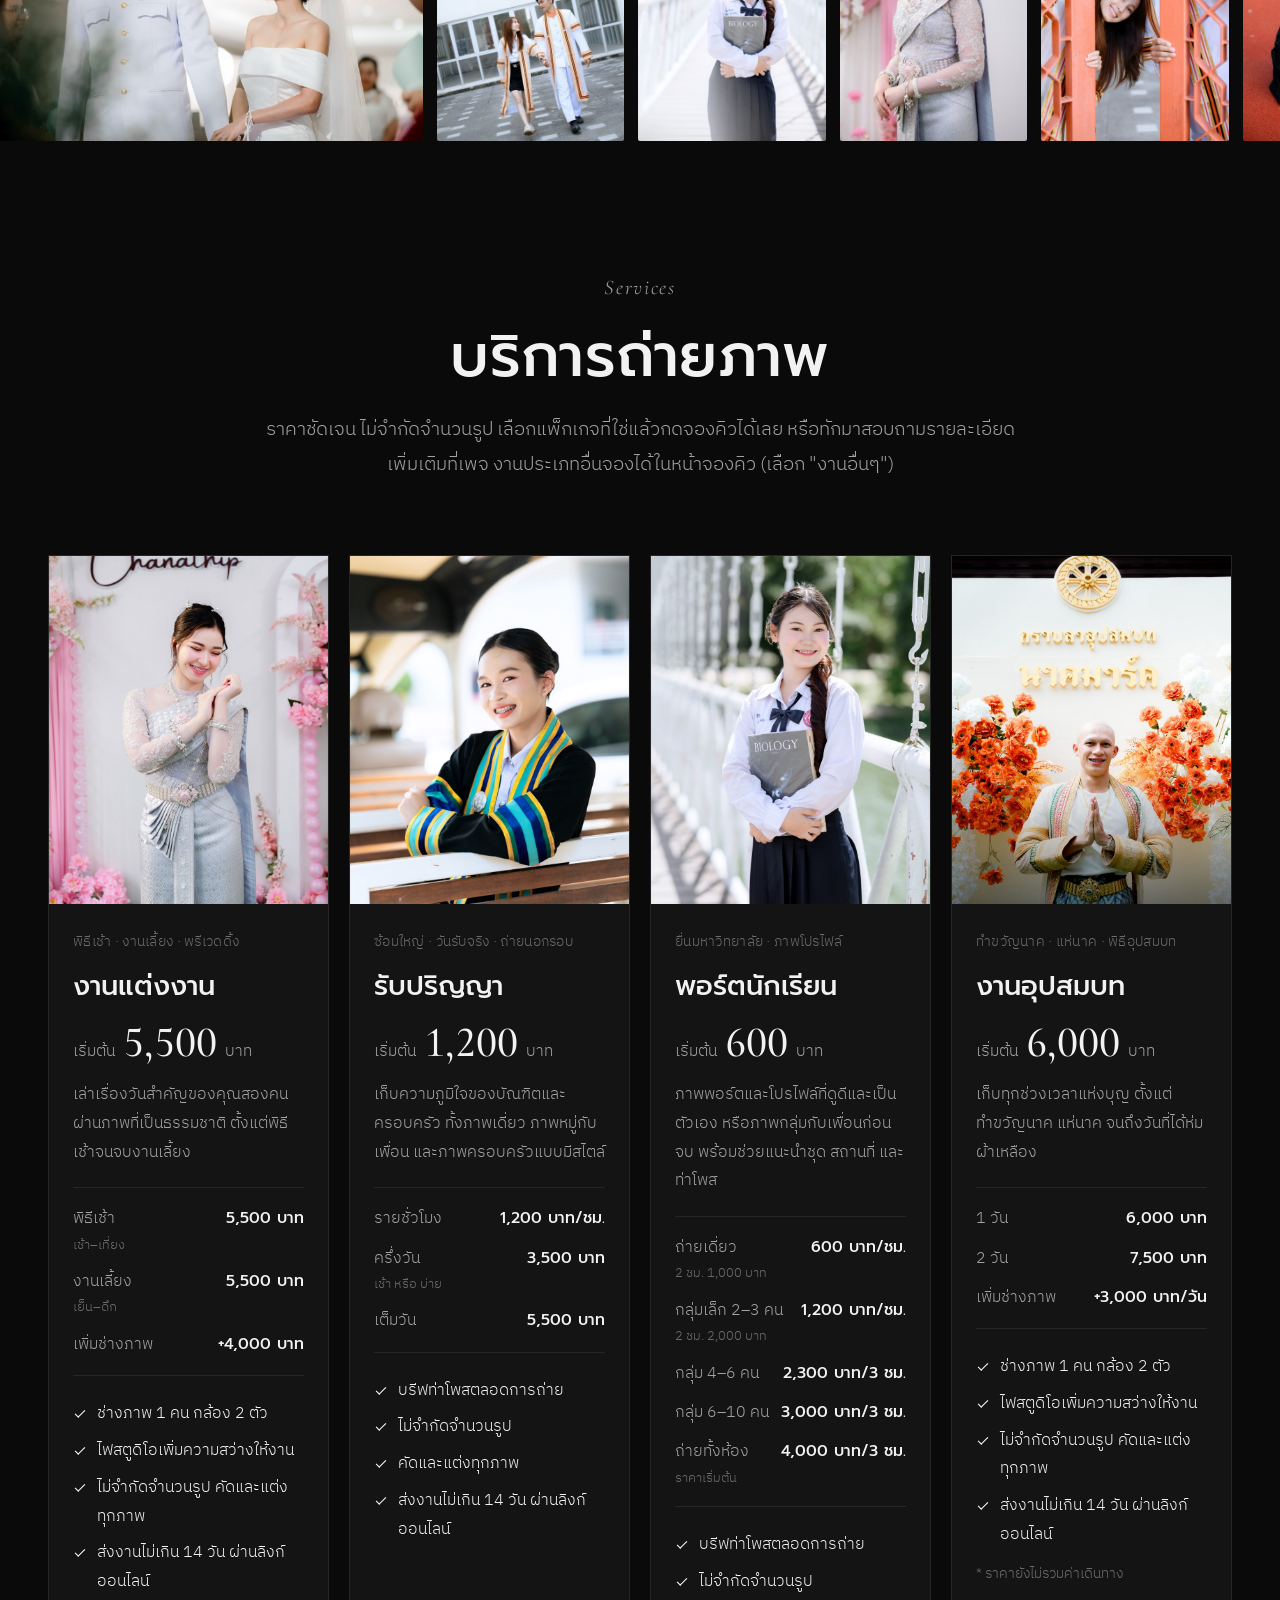
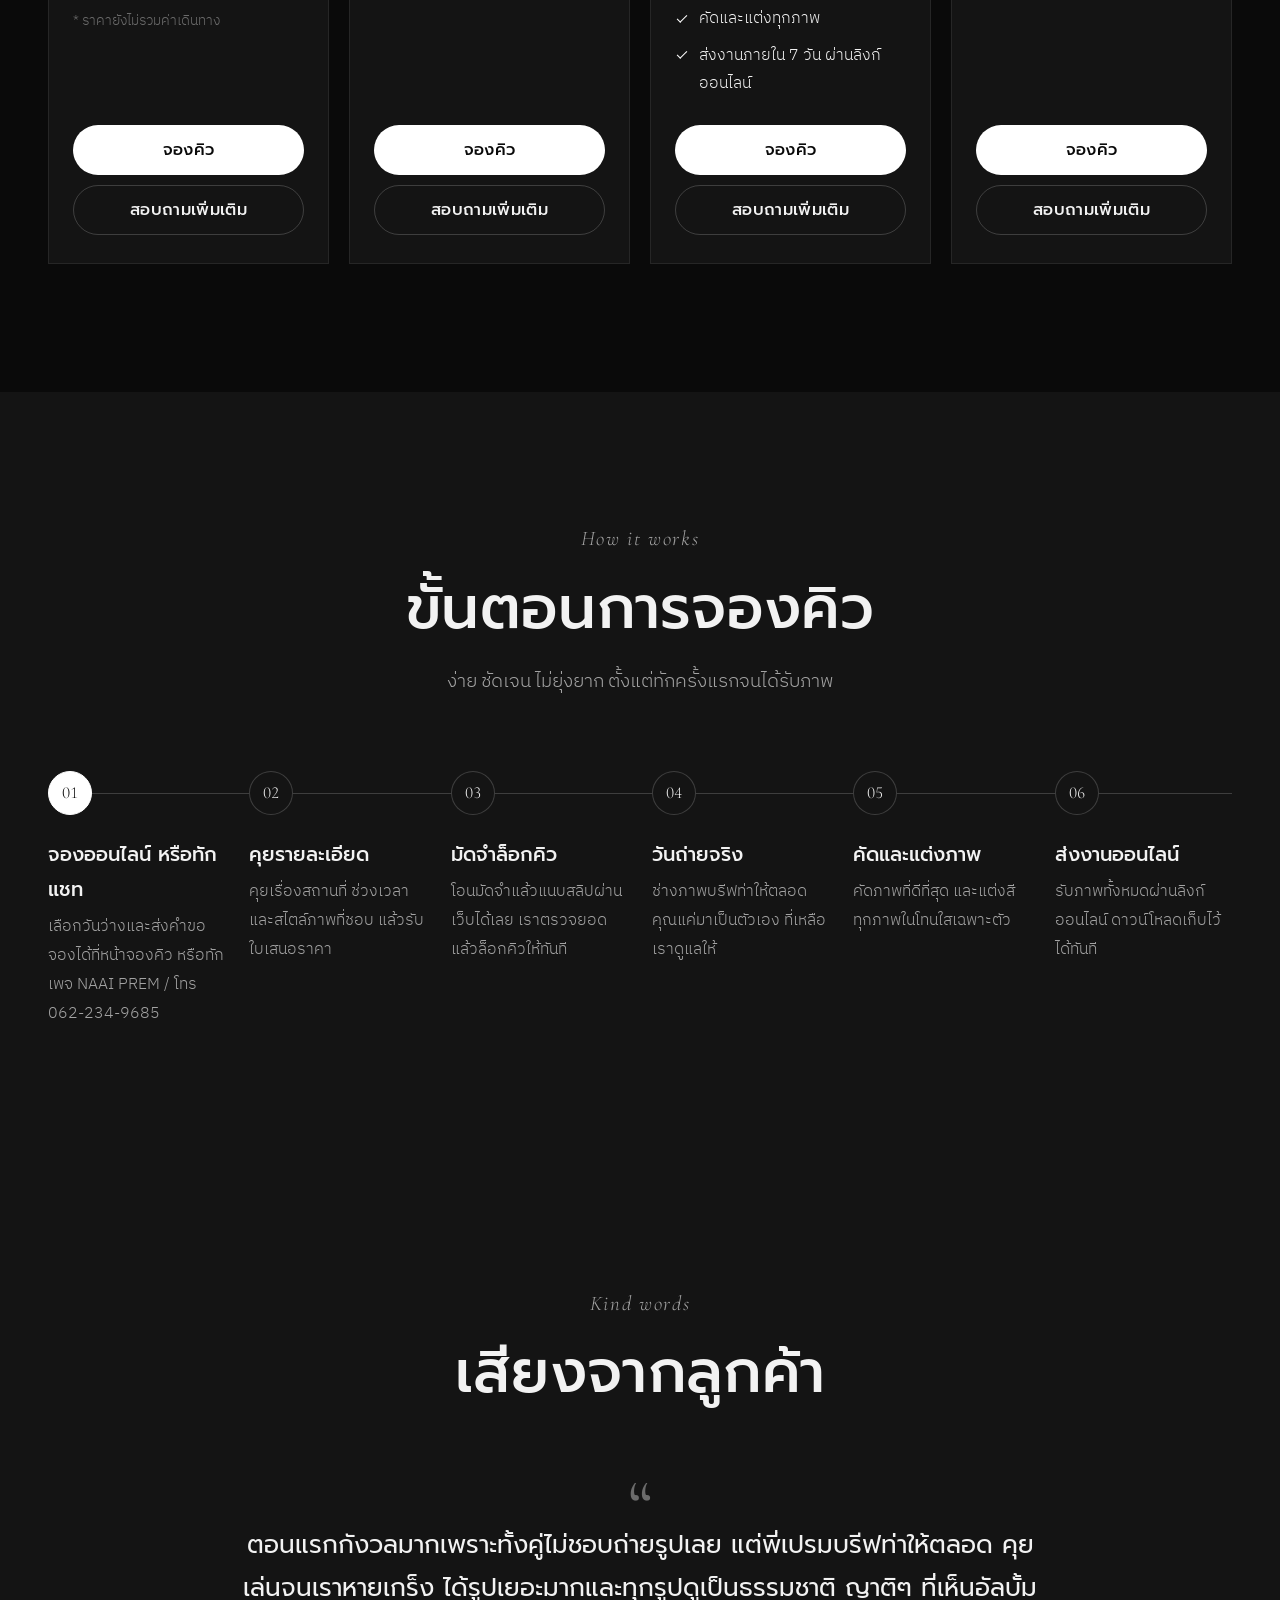
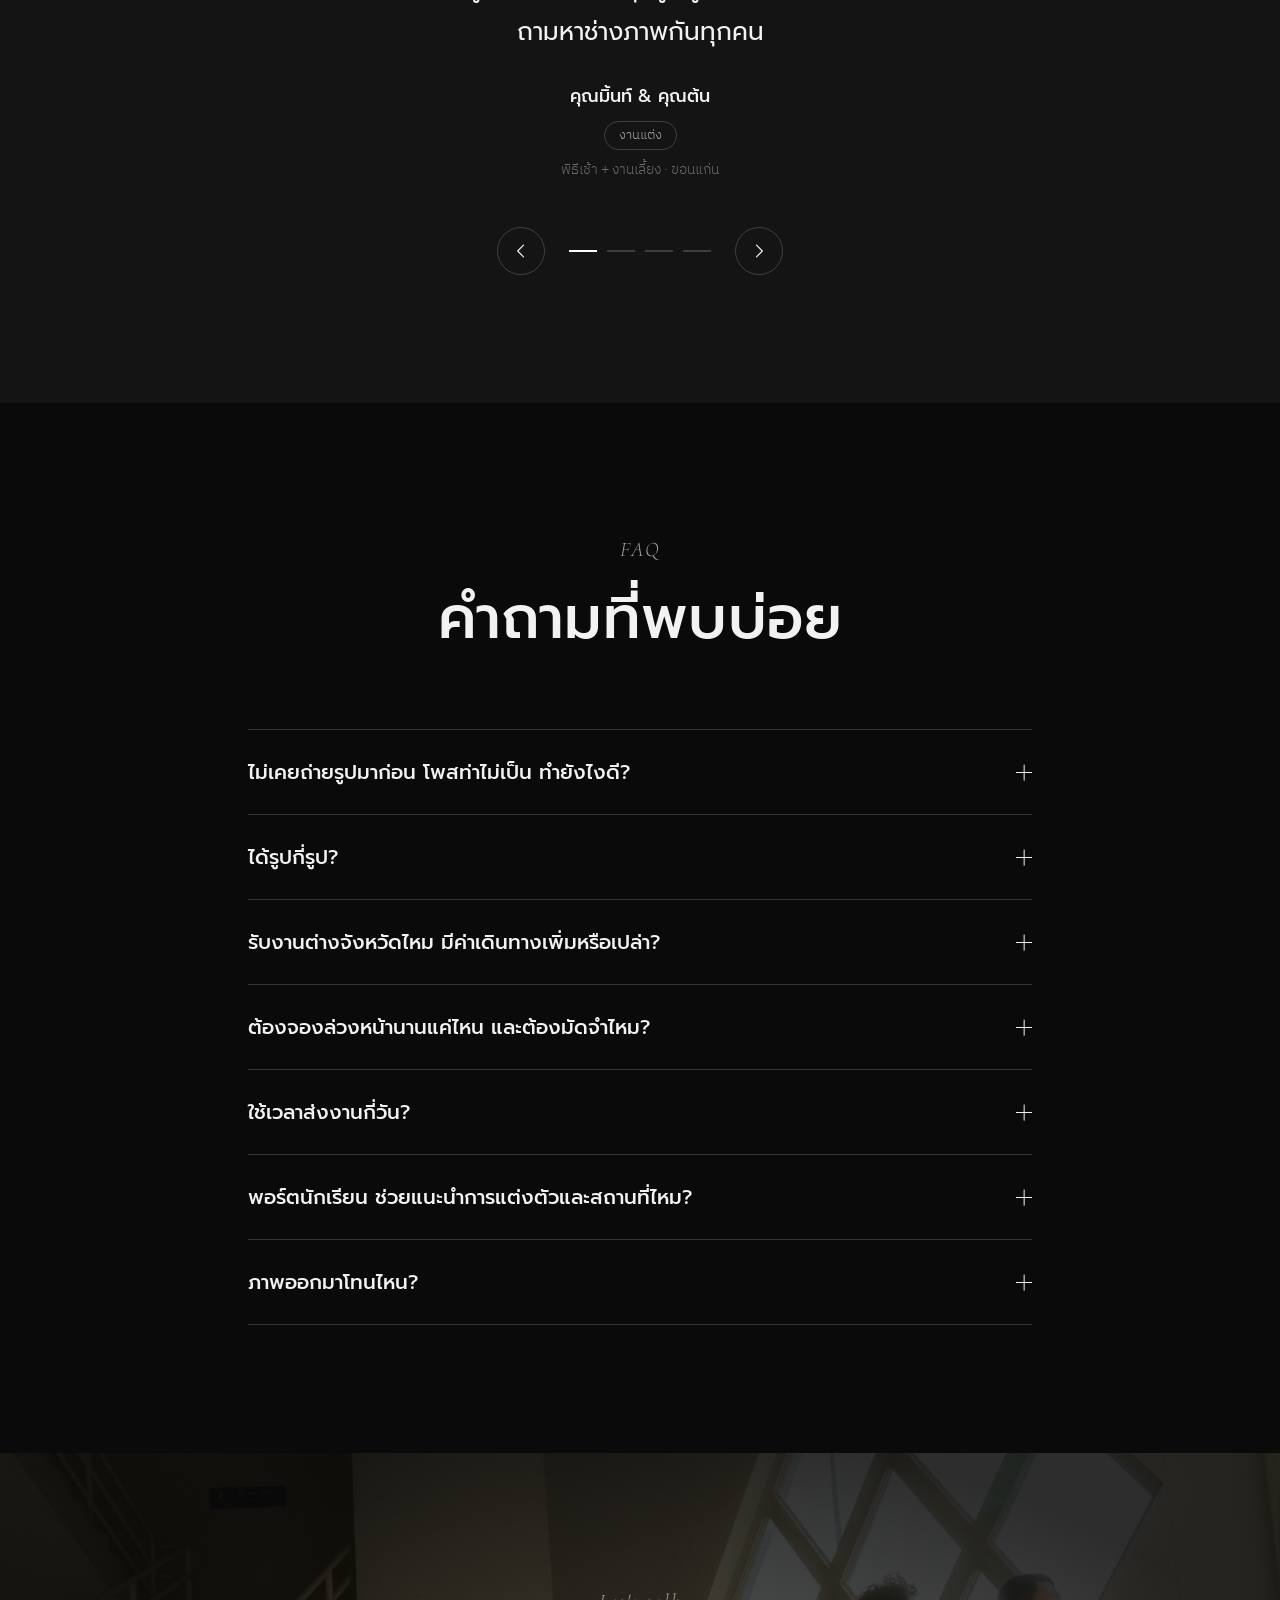
==== commit 085c3aaa: "Add Korat (Nakhon Ratchasima) local SEO to title, description, JSON-LD, copy Co-Authored-By: Claude " ====
--- a/index.html
+++ b/index.html
@@ -3,8 +3,8 @@
 <head>
   <meta charset="UTF-8">
   <meta name="viewport" content="width=device-width, initial-scale=1">
-  <title>naaiprem.foto — ช่างภาพงานแต่ง รับปริญญา พอร์ตนักเรียน งานบวช | รับงานทั่วประเทศไทย</title>
-  <meta name="description" content="naaiprem.foto ช่างภาพอิสระ รับถ่ายงานแต่ง รับปริญญา พอร์ตนักเรียน และงานอุปสมบท ภาพโทนใส เน้นแคนดิด บรีฟท่าโพสให้ตลอด ไม่จำกัดจำนวนรูป รับงานทั่วประเทศไทย">
+  <title>ช่างภาพโคราช naaiprem.foto — งานแต่ง รับปริญญา พอร์ตนักเรียน งานบวช | รับงานทั่วประเทศไทย</title>
+  <meta name="description" content="naaiprem.foto ช่างภาพโคราช (นครราชสีมา) รับถ่ายงานแต่ง รับปริญญา พอร์ตนักเรียน และงานบวช ภาพโทนใส เน้นแคนดิด บรีฟท่าโพสให้ตลอด ไม่จำกัดจำนวนรูป รับงานทั่วประเทศไทย">
   <meta name="theme-color" content="#0a0a0a">
   <meta name="google-site-verification" content="Nv-gYQSJKsT4DPjJaLOcqhpwUEXrPBq0JjKIOQDNhOU">
   <!-- แก้: ถ้าเปลี่ยนโดเมน ให้แก้ URL ใน canonical / og:url / og:image / JSON-LD ด้านล่าง + sitemap.xml + robots.txt -->
@@ -35,8 +35,11 @@
     "logo": "https://wedside-naaipremfoto.vercel.app/images/logo/logo-square.png",
     "telephone": "+66622349685",
     "priceRange": "฿600 – ฿11,000",
-    "areaServed": { "@type": "Country", "name": "Thailand" },
-    "address": { "@type": "PostalAddress", "addressCountry": "TH" },
+    "areaServed": [
+      { "@type": "AdministrativeArea", "name": "นครราชสีมา" },
+      { "@type": "Country", "name": "Thailand" }
+    ],
+    "address": { "@type": "PostalAddress", "addressRegion": "นครราชสีมา", "addressCountry": "TH" },
     "sameAs": [
       "https://www.facebook.com/people/NAAI-PREM/61560883106906/",
       "https://www.instagram.com/naaiprem_photo/"
@@ -97,7 +100,7 @@
           </ul>
           <div class="nav__mobile-contact">
             <a href="tel:0622349685" data-contact="phone" class="nav__mobile-phone"><span data-contact-text="phoneLabel">062-234-9685</span></a>
-            <p>รับงานทั่วประเทศไทย · บรีฟท่าให้ตลอด · ไม่จำกัดรูป</p>
+            <p>ช่างภาพโคราช · รับงานทั่วประเทศไทย · บรีฟท่าให้ตลอด · ไม่จำกัดรูป</p>
             <div class="nav__social">
               <a href="https://www.facebook.com/people/NAAI-PREM/61560883106906/" data-contact="facebookPage" aria-label="เพจ Facebook NAAI PREM"><svg viewBox="0 0 24 24" aria-hidden="true"><path d="M14 8h3V4h-3a4 4 0 0 0-4 4v2H7v4h3v7h4v-7h3l1-4h-4V8z"/></svg>NAAI PREM</a>
               <a href="https://www.instagram.com/naaiprem_photo/" data-contact="instagram" aria-label="Instagram naaiprem_photo"><svg viewBox="0 0 24 24" aria-hidden="true"><rect x="3.5" y="3.5" width="17" height="17" rx="5"/><circle cx="12" cy="12" r="4"/><circle cx="17.3" cy="6.7" r=".6"/></svg>naaiprem_photo</a>
@@ -291,7 +294,7 @@
           </li>
           <li class="feature reveal" data-delay="2">
             <svg class="feature__icon" viewBox="0 0 24 24" aria-hidden="true"><path d="M12 21s-7-6.2-7-11.5a7 7 0 0 1 14 0C19 14.8 12 21 12 21z"/><circle cx="12" cy="9.5" r="2.5"/></svg>
-            <h3 class="feature__title">รับงานทั่วประเทศไทย</h3>
+            <h3 class="feature__title">โคราชและทั่วประเทศไทย</h3>
             <p class="feature__text">อยู่จังหวัดไหนก็เดินทางไปถ่ายให้ได้ แค่แจ้งสถานที่มา แล้วเราช่วยวางแผนวันถ่ายให้</p>
           </li>
           <li class="feature reveal" data-delay="3">
@@ -536,7 +539,7 @@
           <div class="faq__item">
             <h3><button class="faq__q" aria-expanded="false" aria-controls="faq3" id="faq3-btn">รับงานต่างจังหวัดไหม มีค่าเดินทางเพิ่มหรือเปล่า?<i aria-hidden="true"></i></button></h3>
             <!-- แก้: ระบุพื้นที่ที่ไม่คิดค่าเดินทาง / วิธีคิดค่าเดินทาง -->
-            <div class="faq__a" id="faq3" role="region" aria-labelledby="faq3-btn"><div><p>รับงานทั่วประเทศไทย งานนอกพื้นที่อาจมีค่าเดินทางและที่พักเพิ่มตามระยะทาง ซึ่งจะแจ้งให้ชัดเจนตั้งแต่ตอนคุยรายละเอียด ไม่มีค่าใช้จ่ายแอบแฝง</p></div></div>
+            <div class="faq__a" id="faq3" role="region" aria-labelledby="faq3-btn"><div><p>รับงานทั่วประเทศไทย อยู่โคราชเดินทางสะดวกที่สุด งานนอกพื้นที่อาจมีค่าเดินทางและที่พักเพิ่มตามระยะทาง ซึ่งจะแจ้งให้ชัดเจนตั้งแต่ตอนคุยรายละเอียด ไม่มีค่าใช้จ่ายแอบแฝง</p></div></div>
           </div>
           <div class="faq__item">
             <h3><button class="faq__q" aria-expanded="false" aria-controls="faq4" id="faq4-btn">ต้องจองล่วงหน้านานแค่ไหน และต้องมัดจำไหม?<i aria-hidden="true"></i></button></h3>
@@ -596,7 +599,7 @@
     <div class="container footer__inner">
       <div class="footer__brand">
         <a href="#home" class="logo logo--lg" aria-label="naaiprem.foto กลับไปด้านบน"><svg class="logo__mark" viewBox="0 0 48 48" aria-hidden="true"><circle cx="24" cy="24" r="20"/><path d="M17.50 20.25L37.13 8.92M24.00 16.50L43.63 27.83M30.50 20.25L30.50 42.92M30.50 27.75L10.87 39.08M24.00 31.50L4.37 20.17M17.50 27.75L17.50 5.08"/></svg><span class="logo__text">naaiprem<span>.foto</span><small>Photography</small></span></a>
-        <p>ช่างภาพงานแต่ง รับปริญญา พอร์ตนักเรียน และงานอุปสมบท<br>รับงานทั่วประเทศไทย</p>
+        <p>ช่างภาพงานแต่ง รับปริญญา พอร์ตนักเรียน และงานอุปสมบท<br>ช่างภาพโคราช · รับงานทั่วประเทศไทย</p>
       </div>
 
       <div class="footer__col">
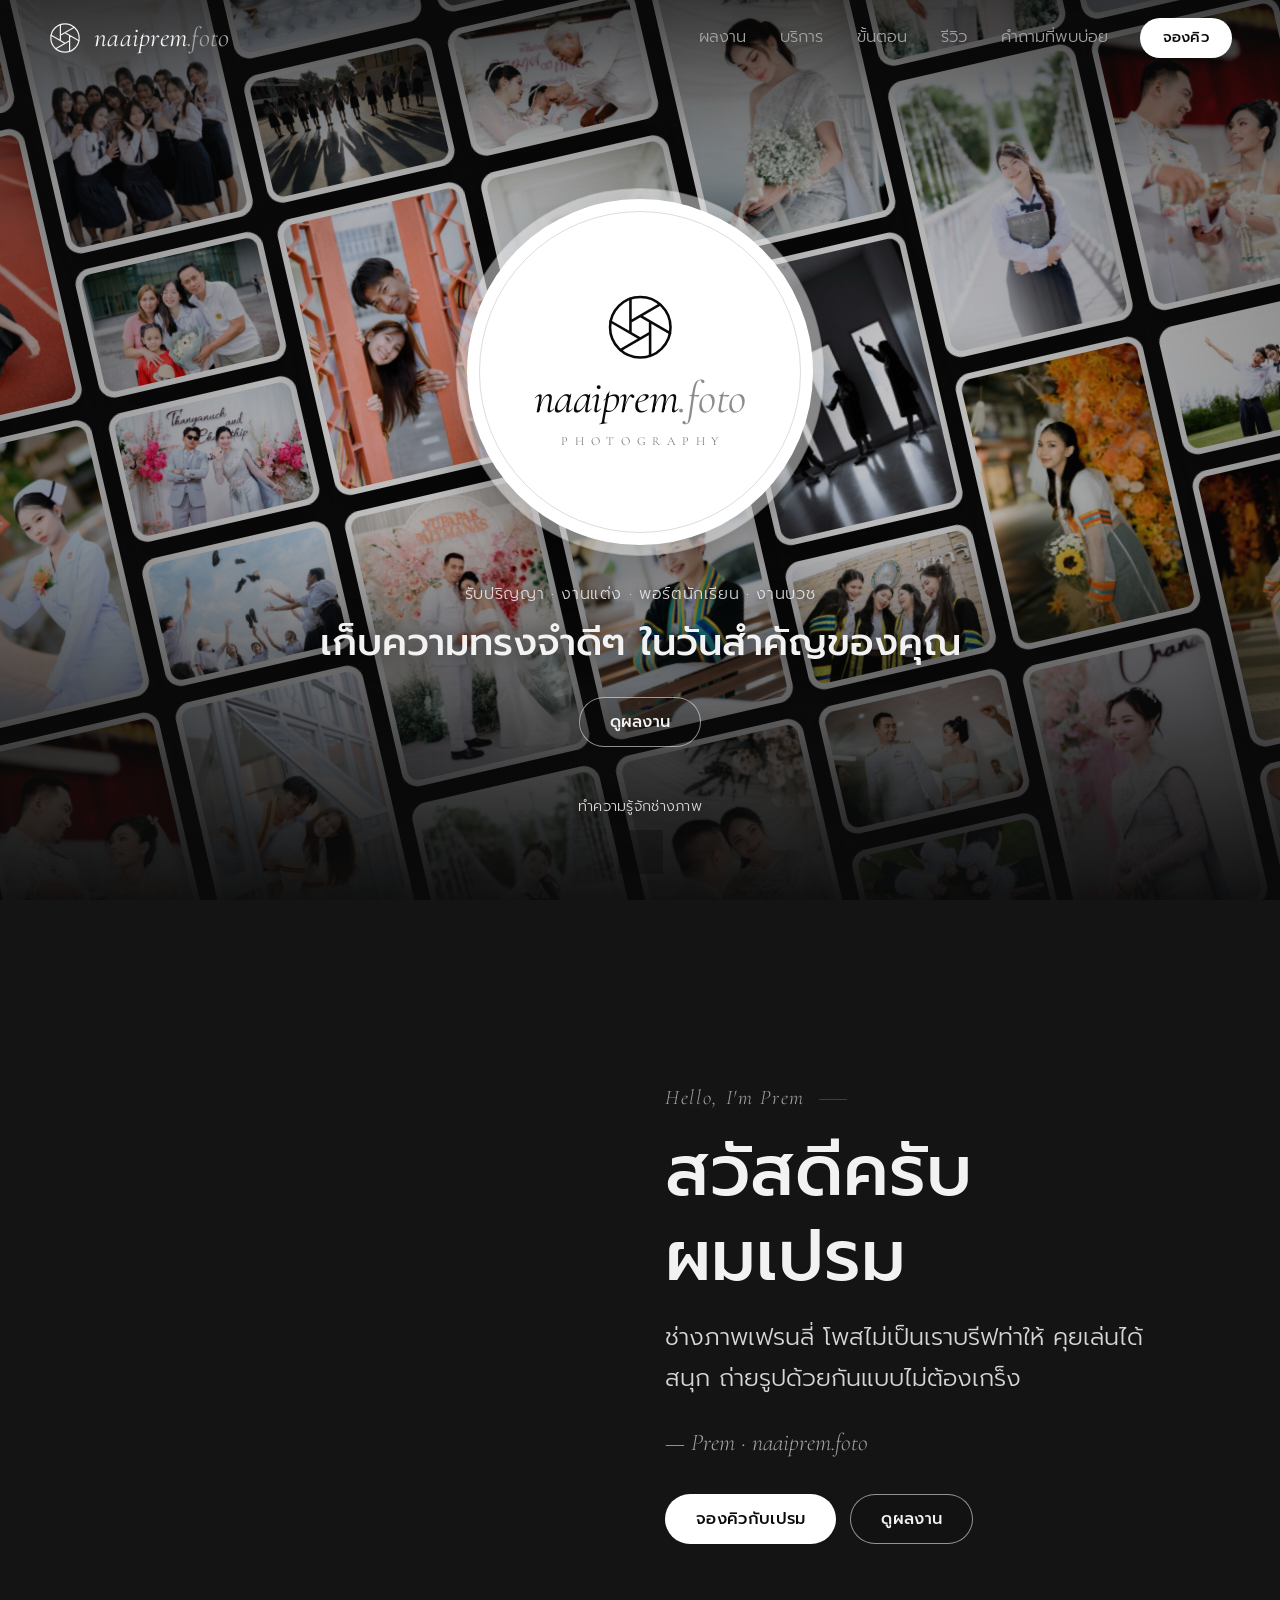
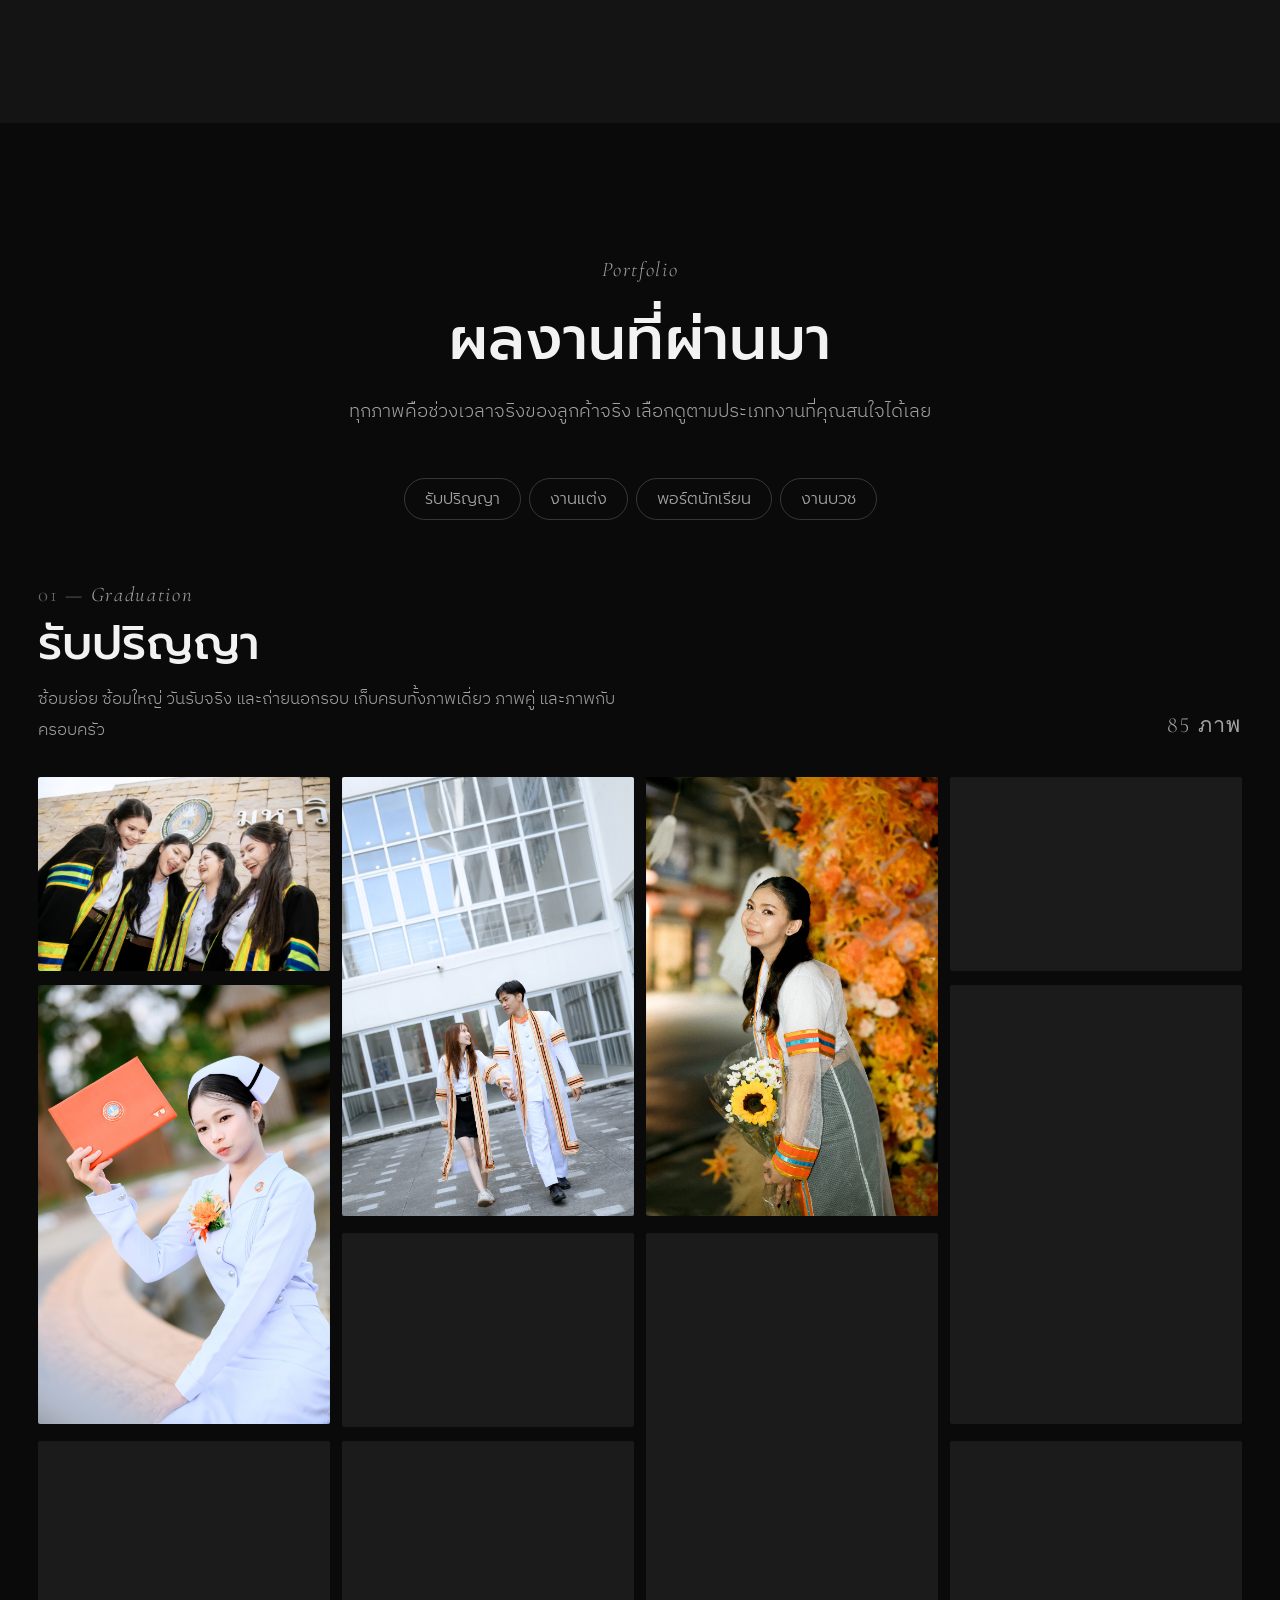
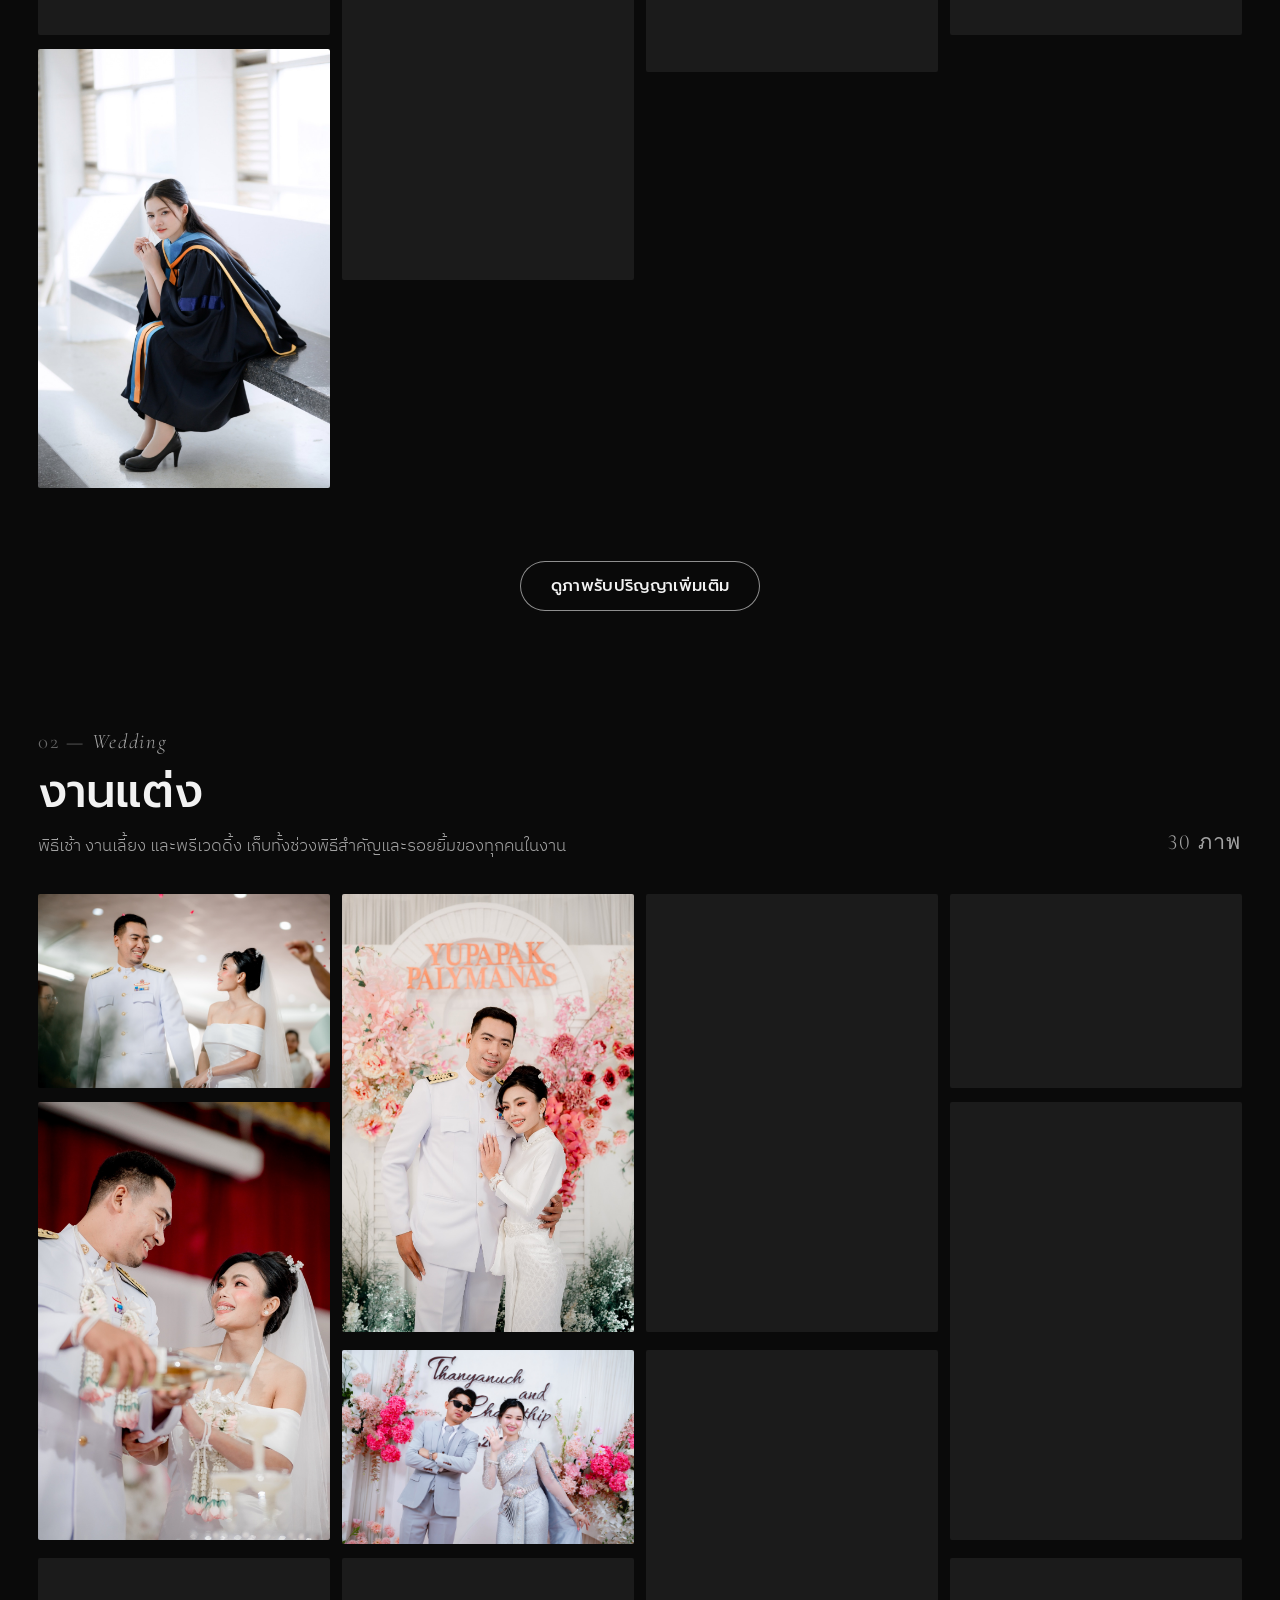
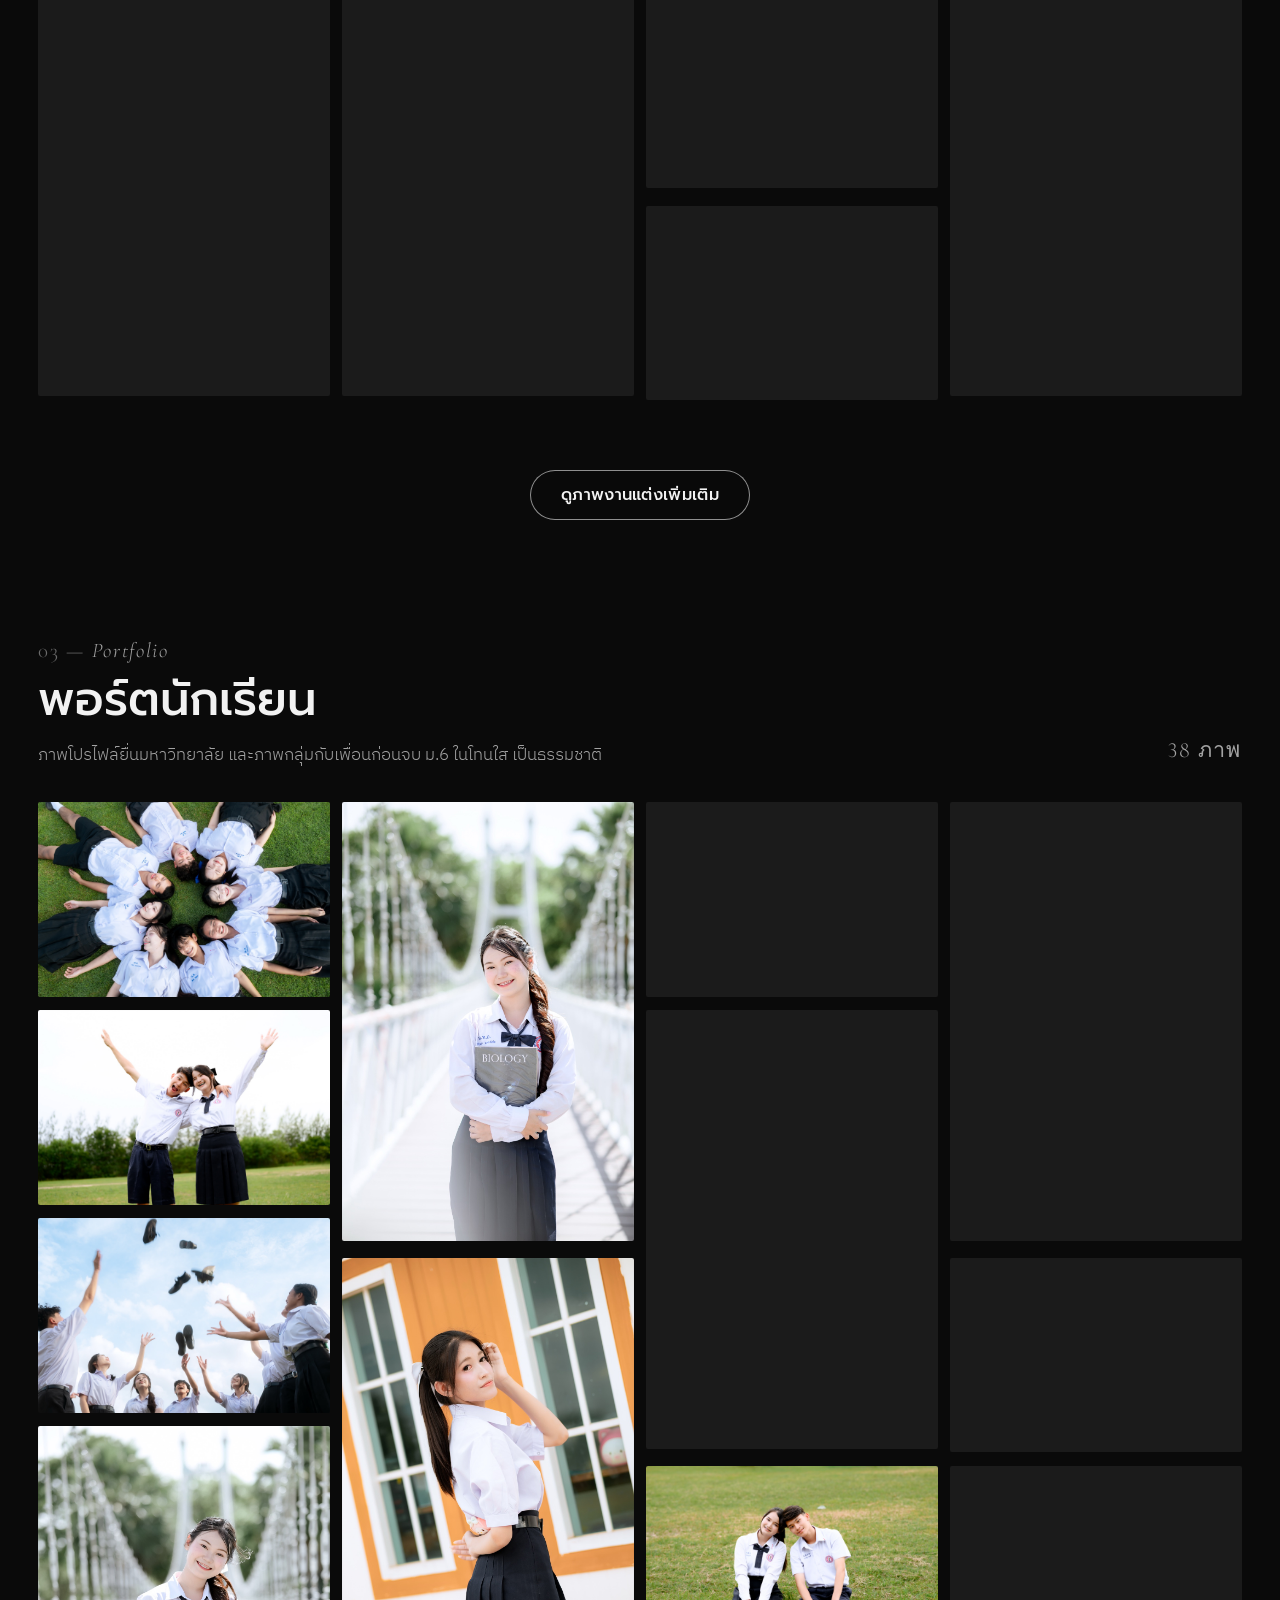
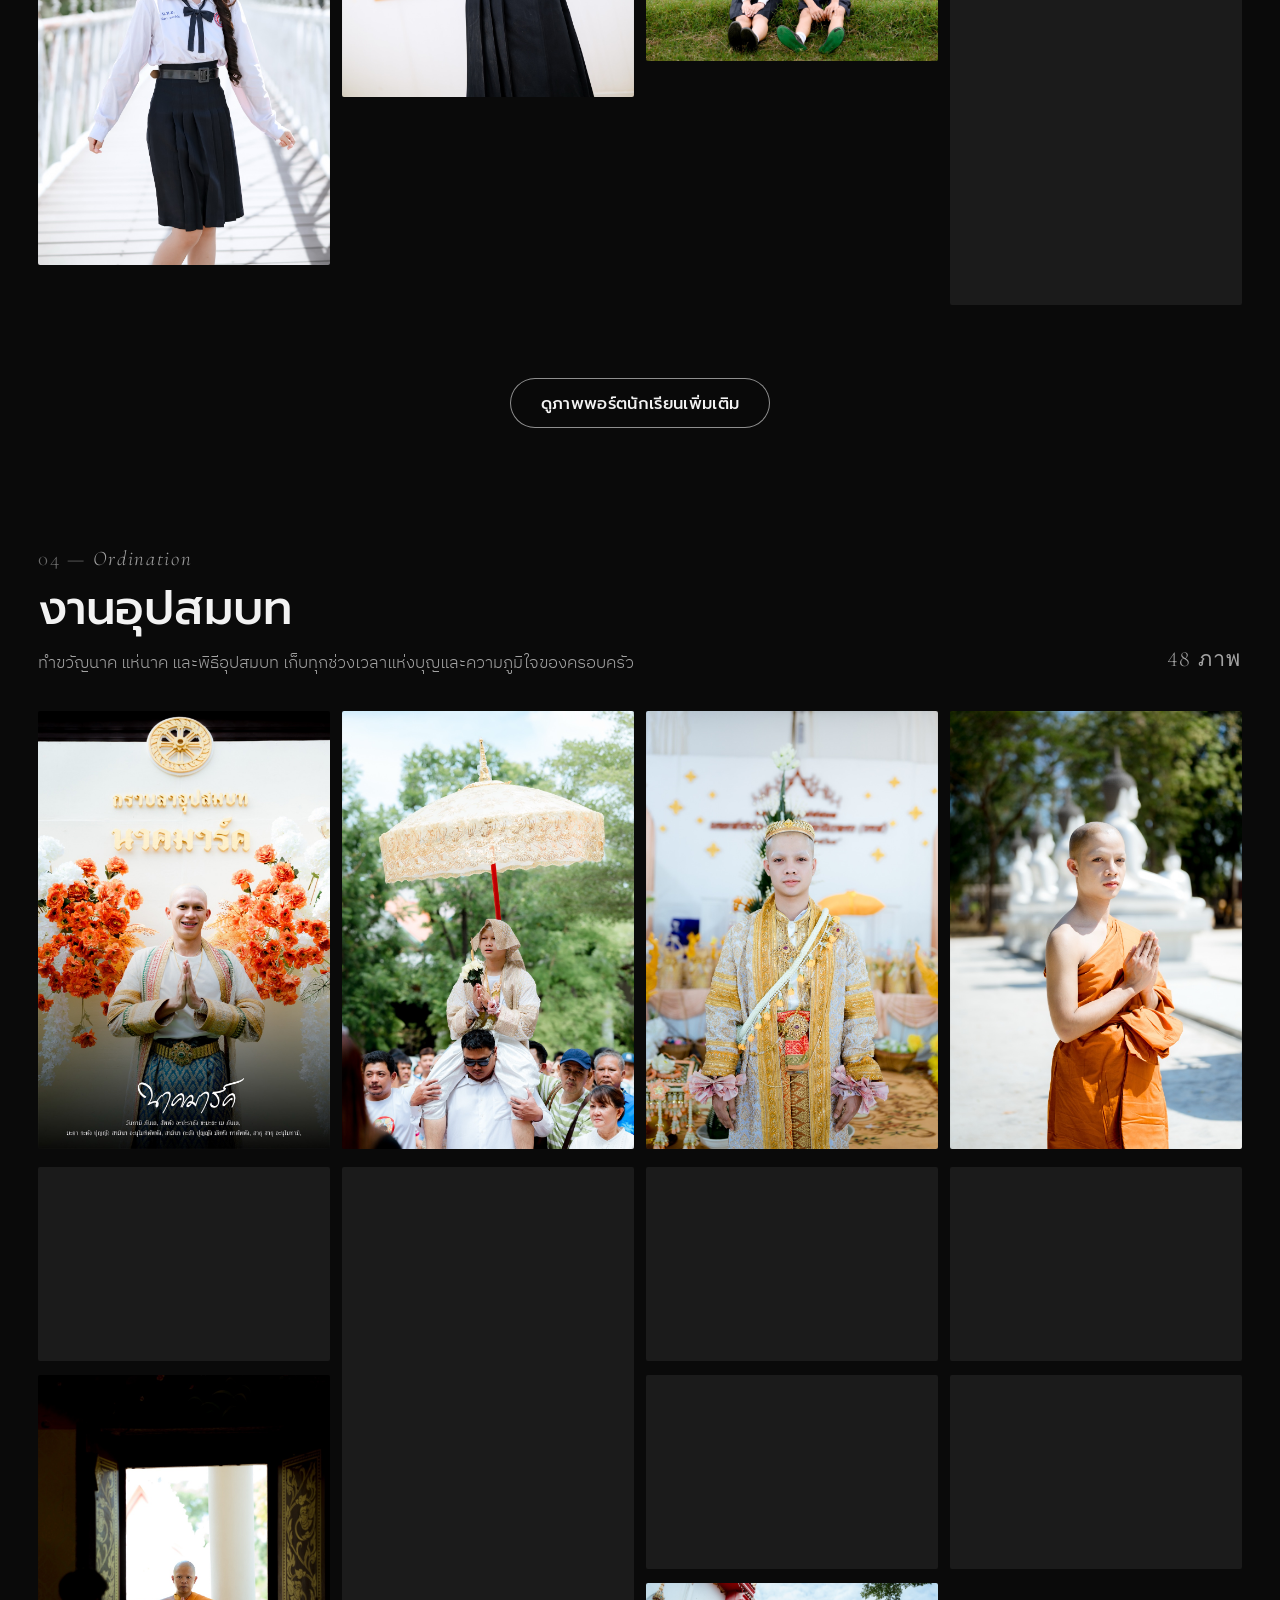
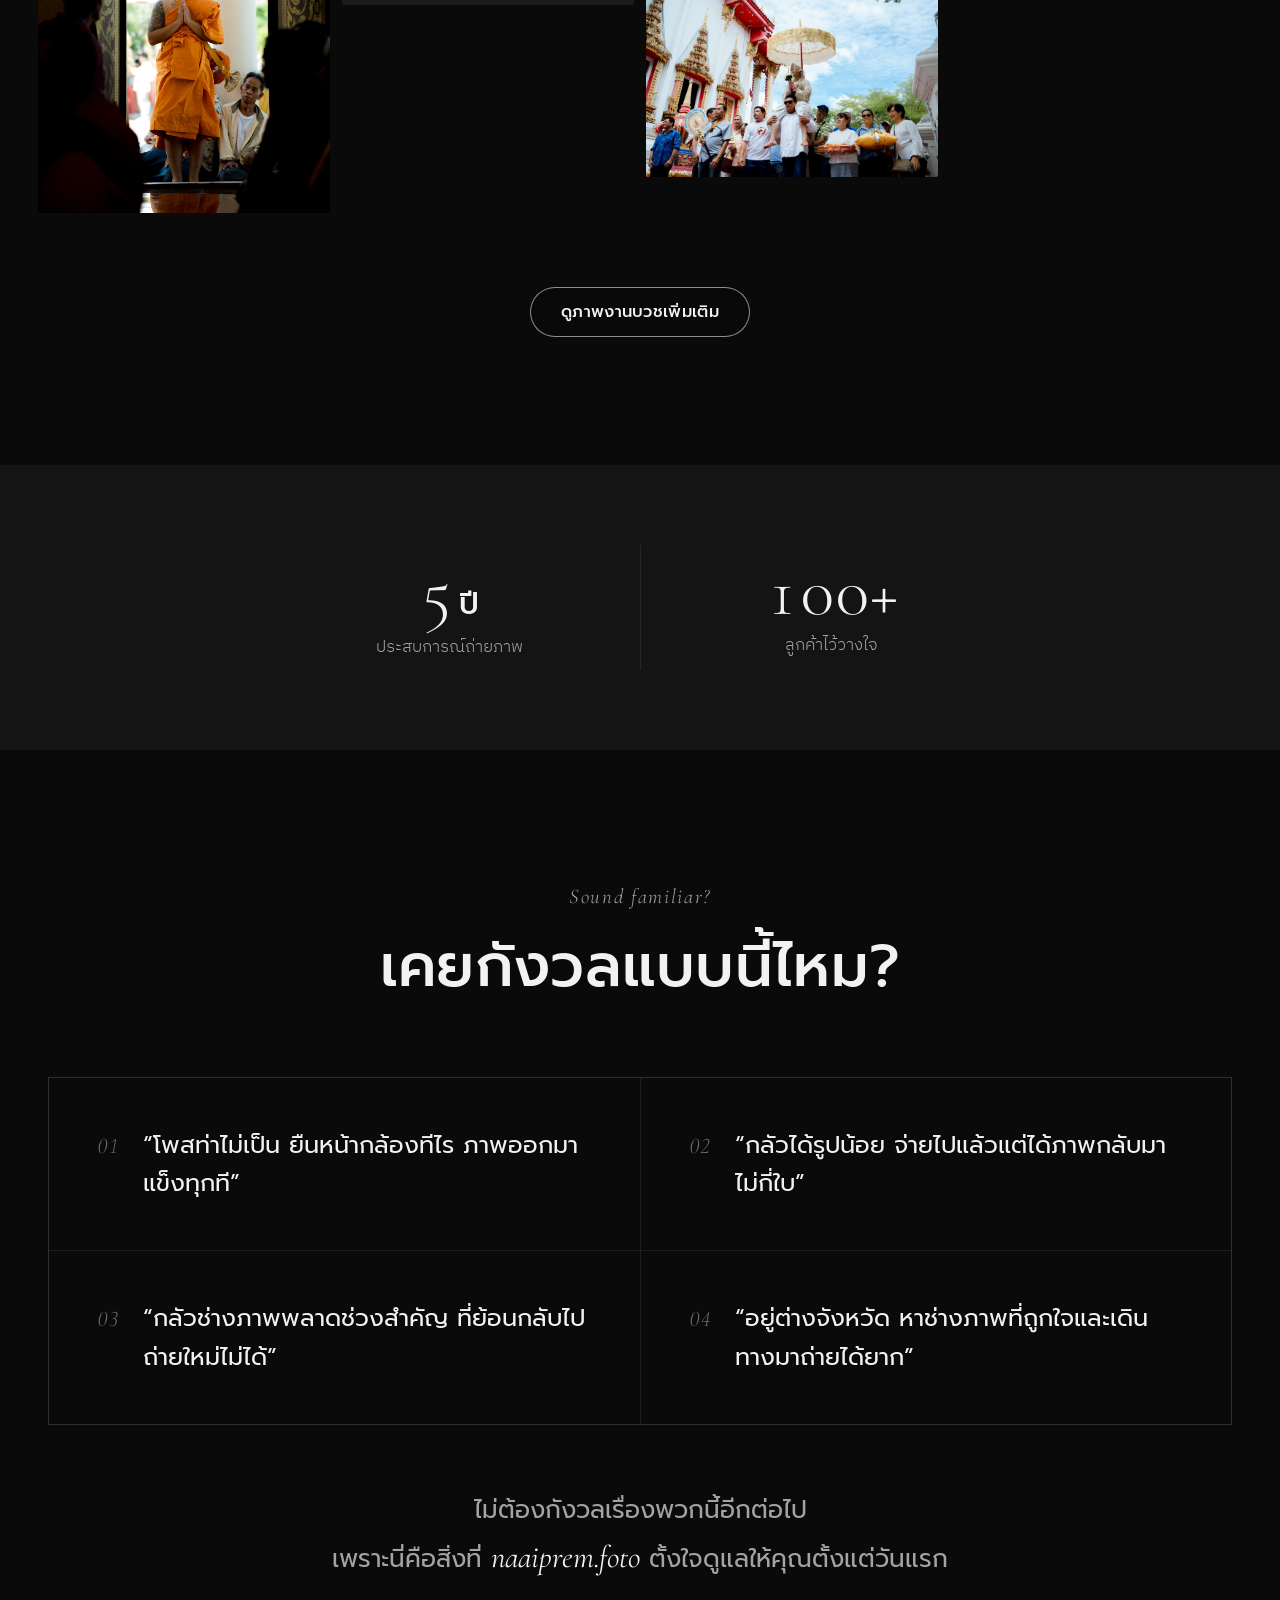
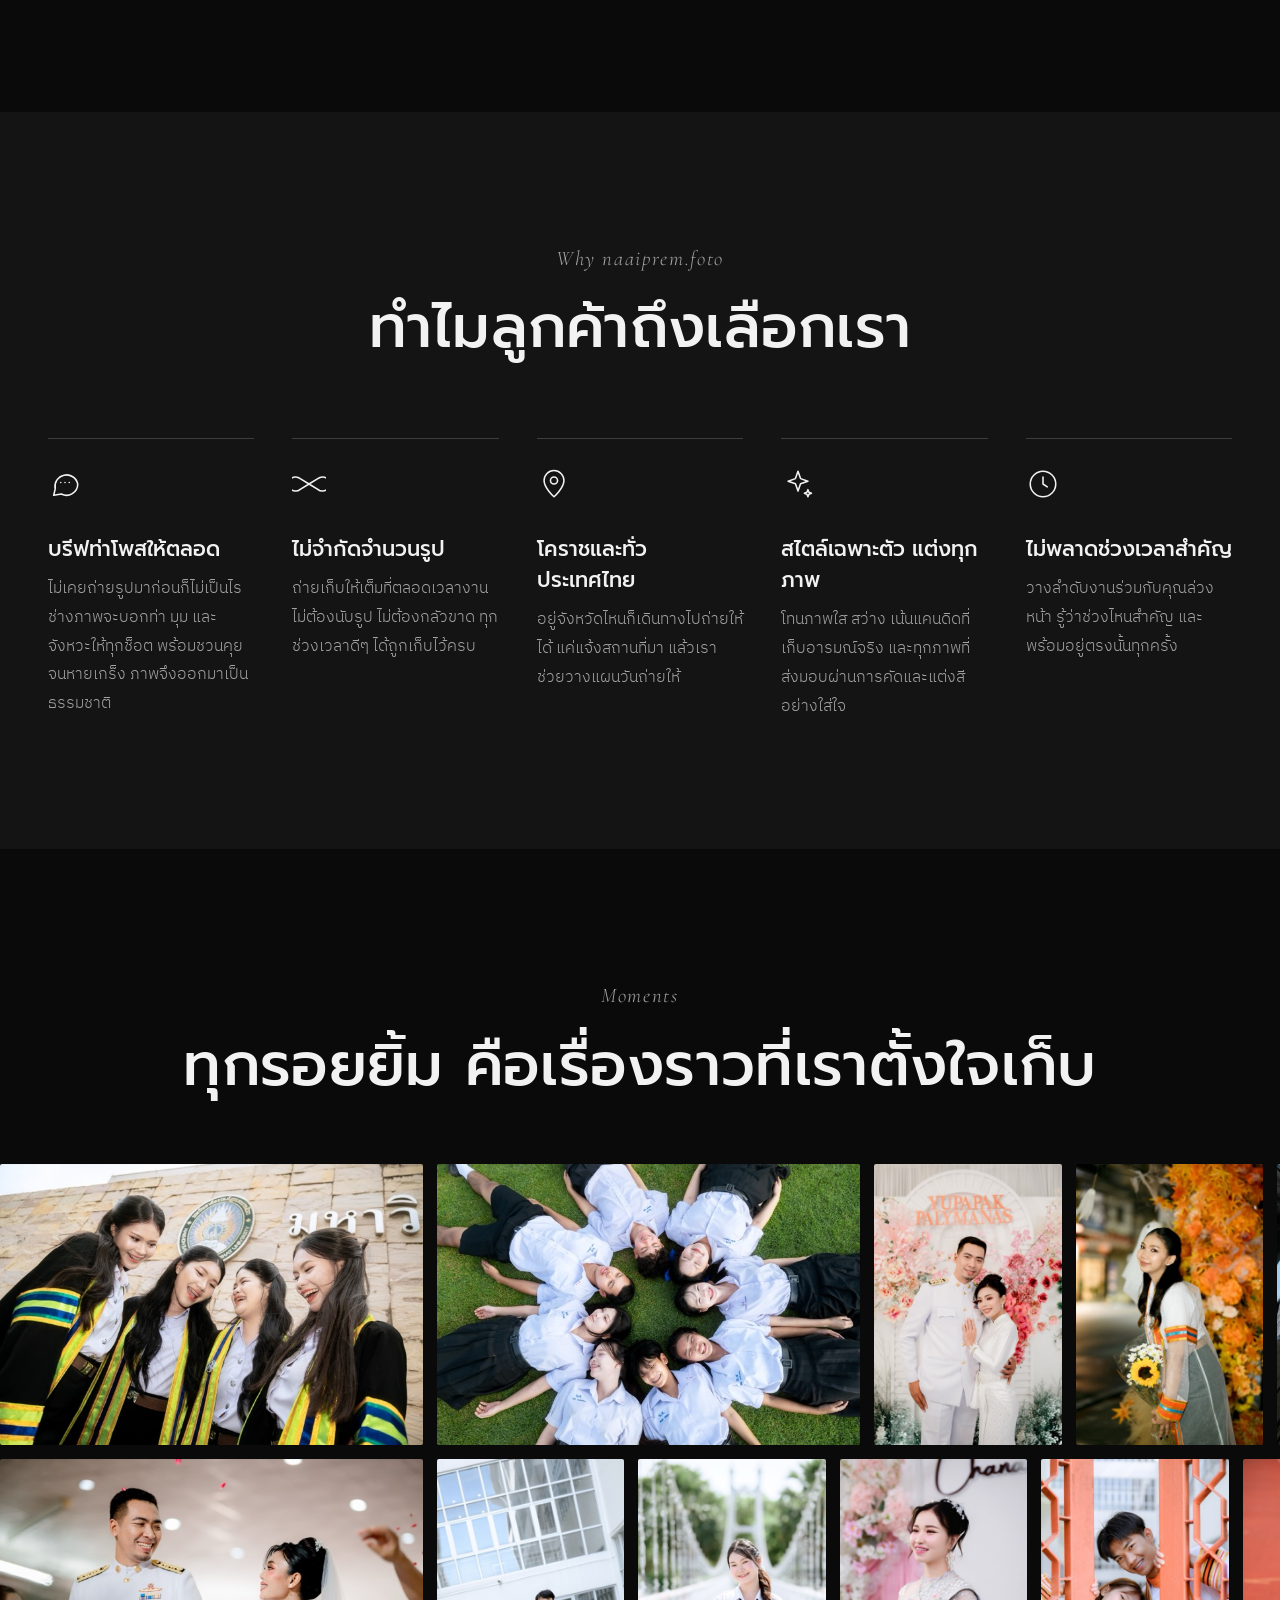
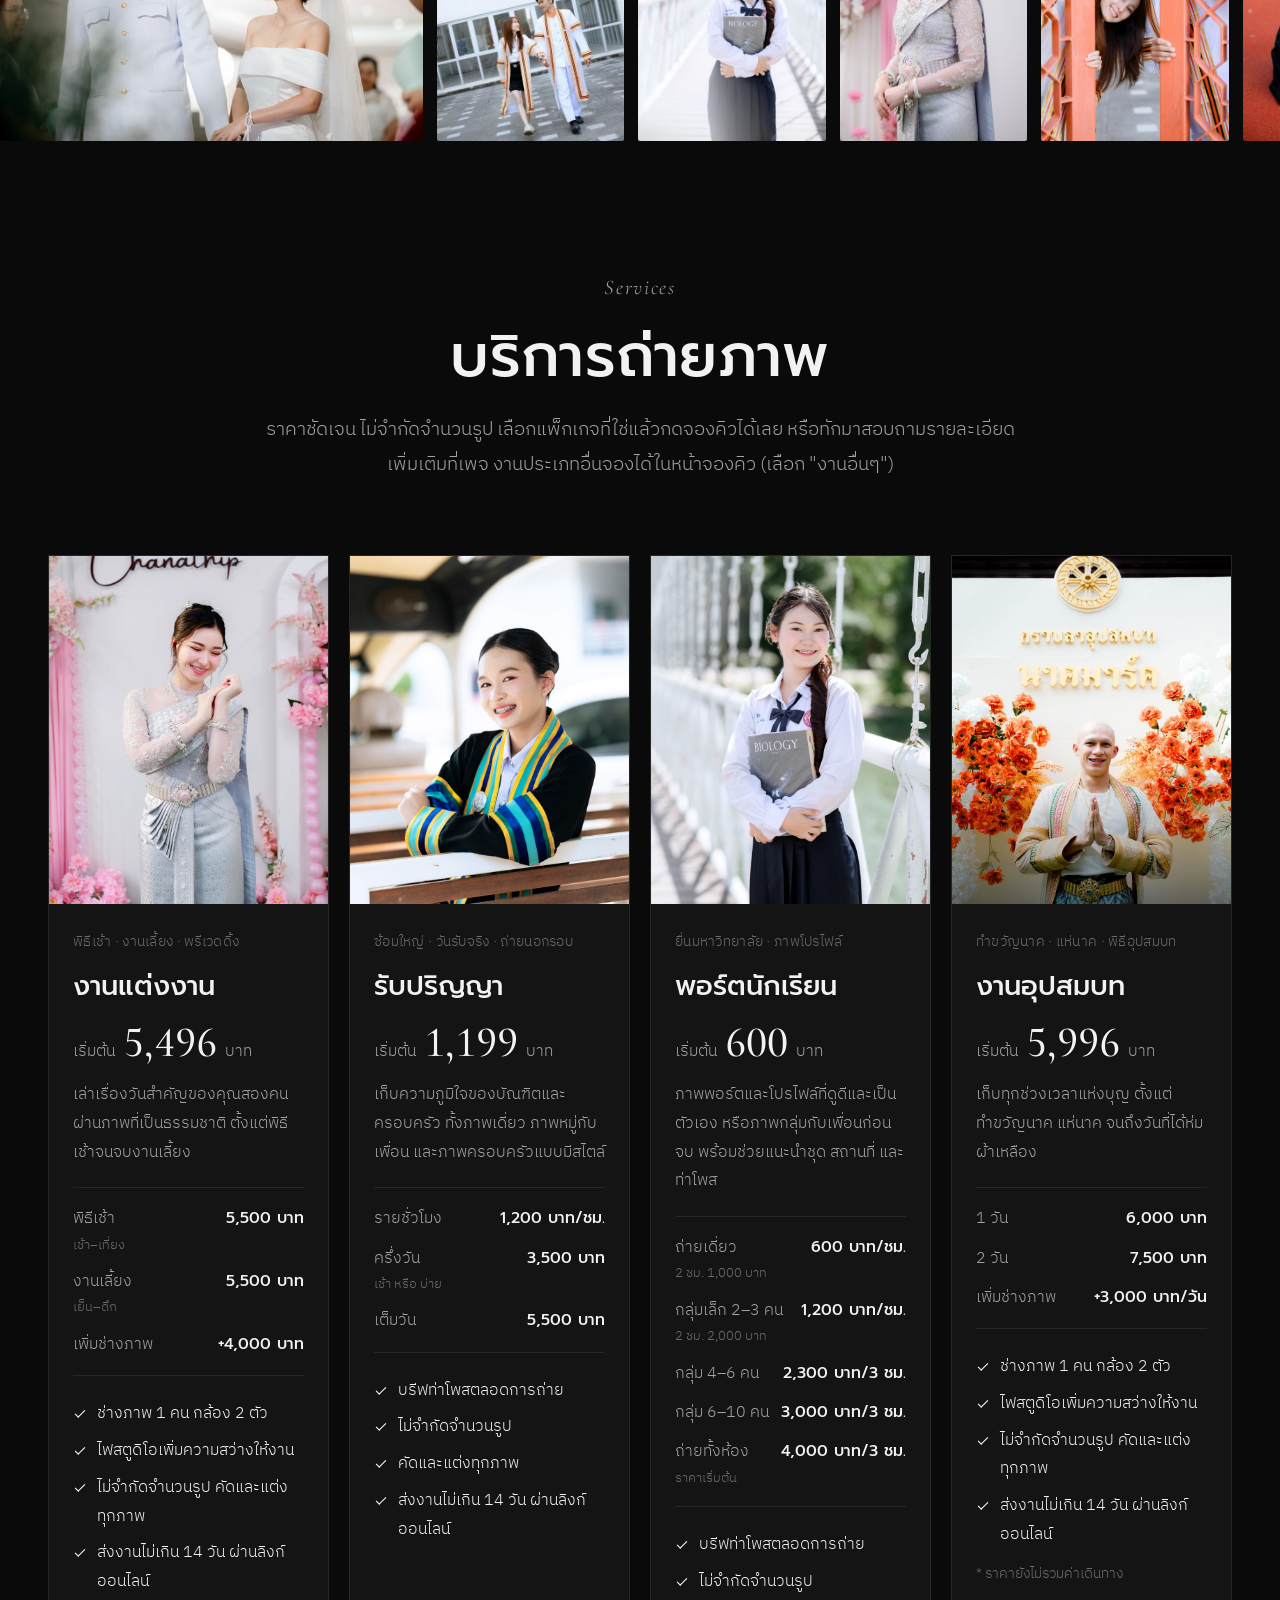
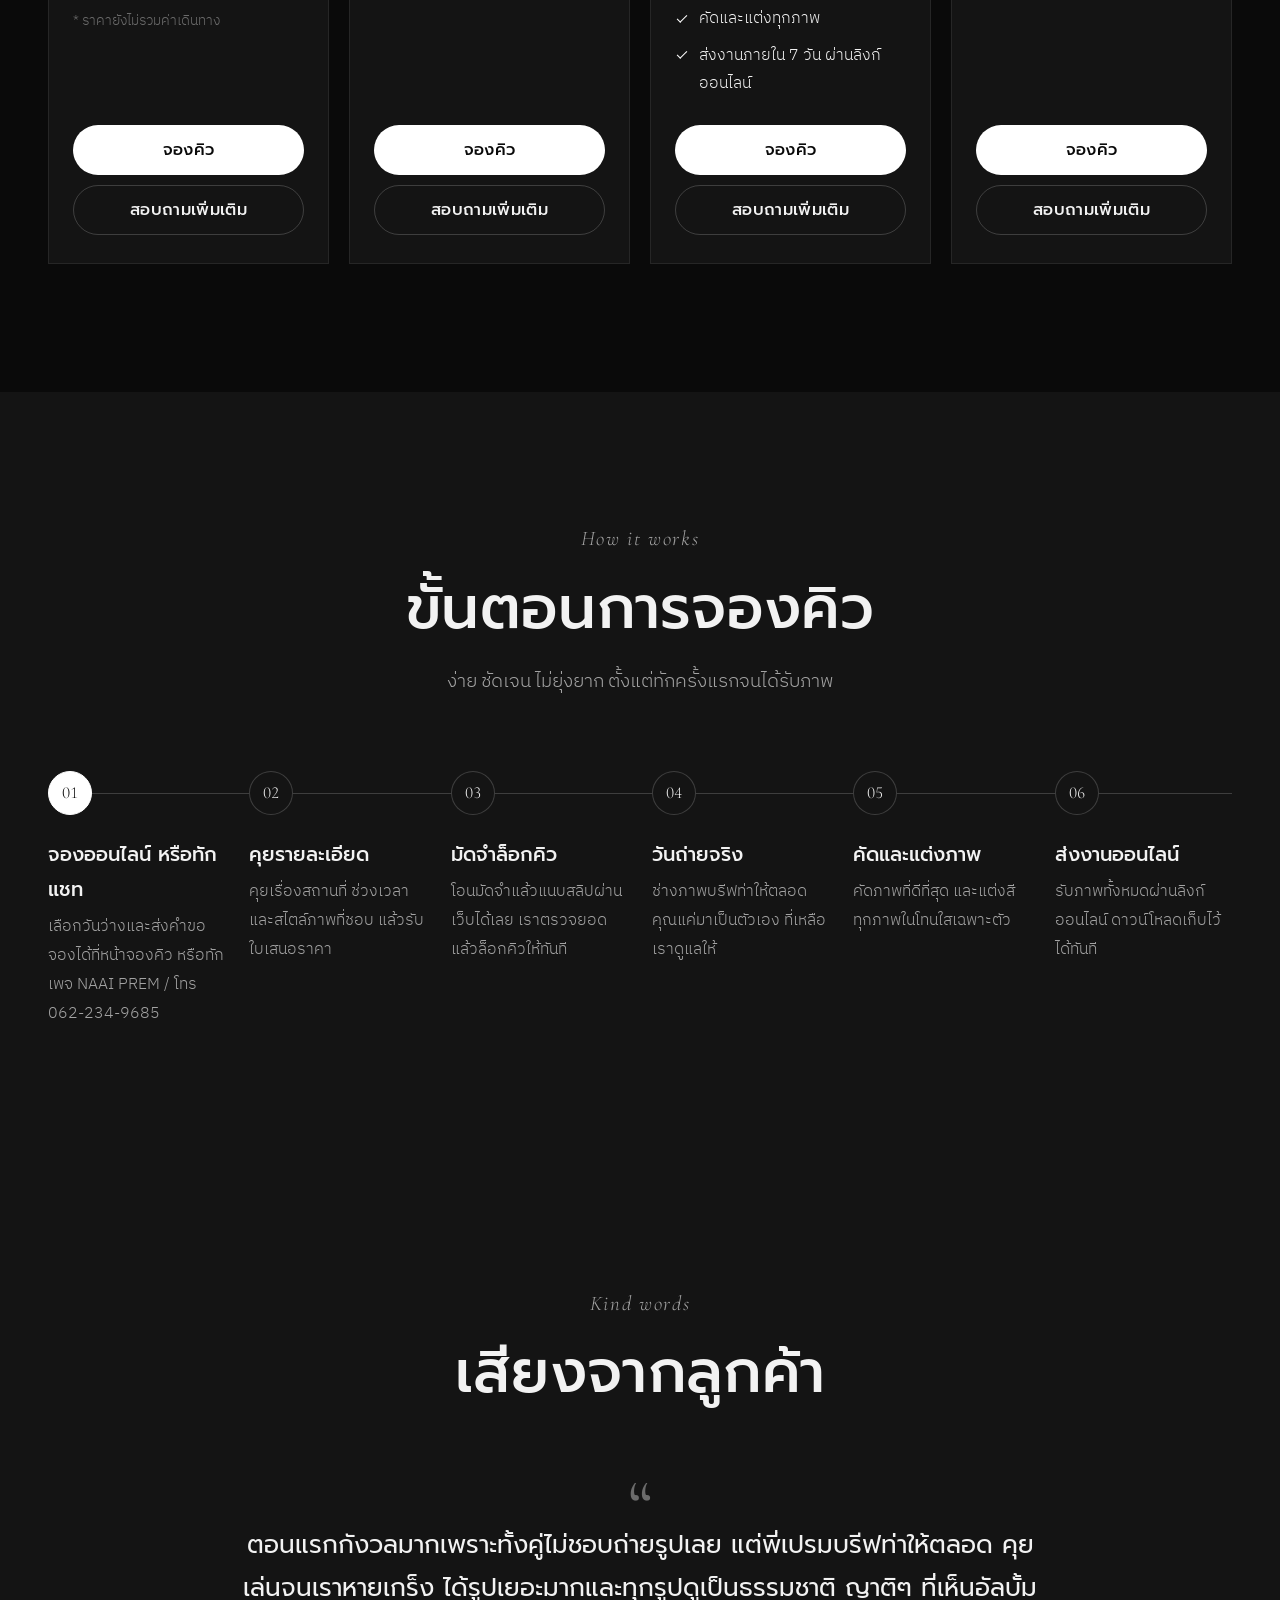
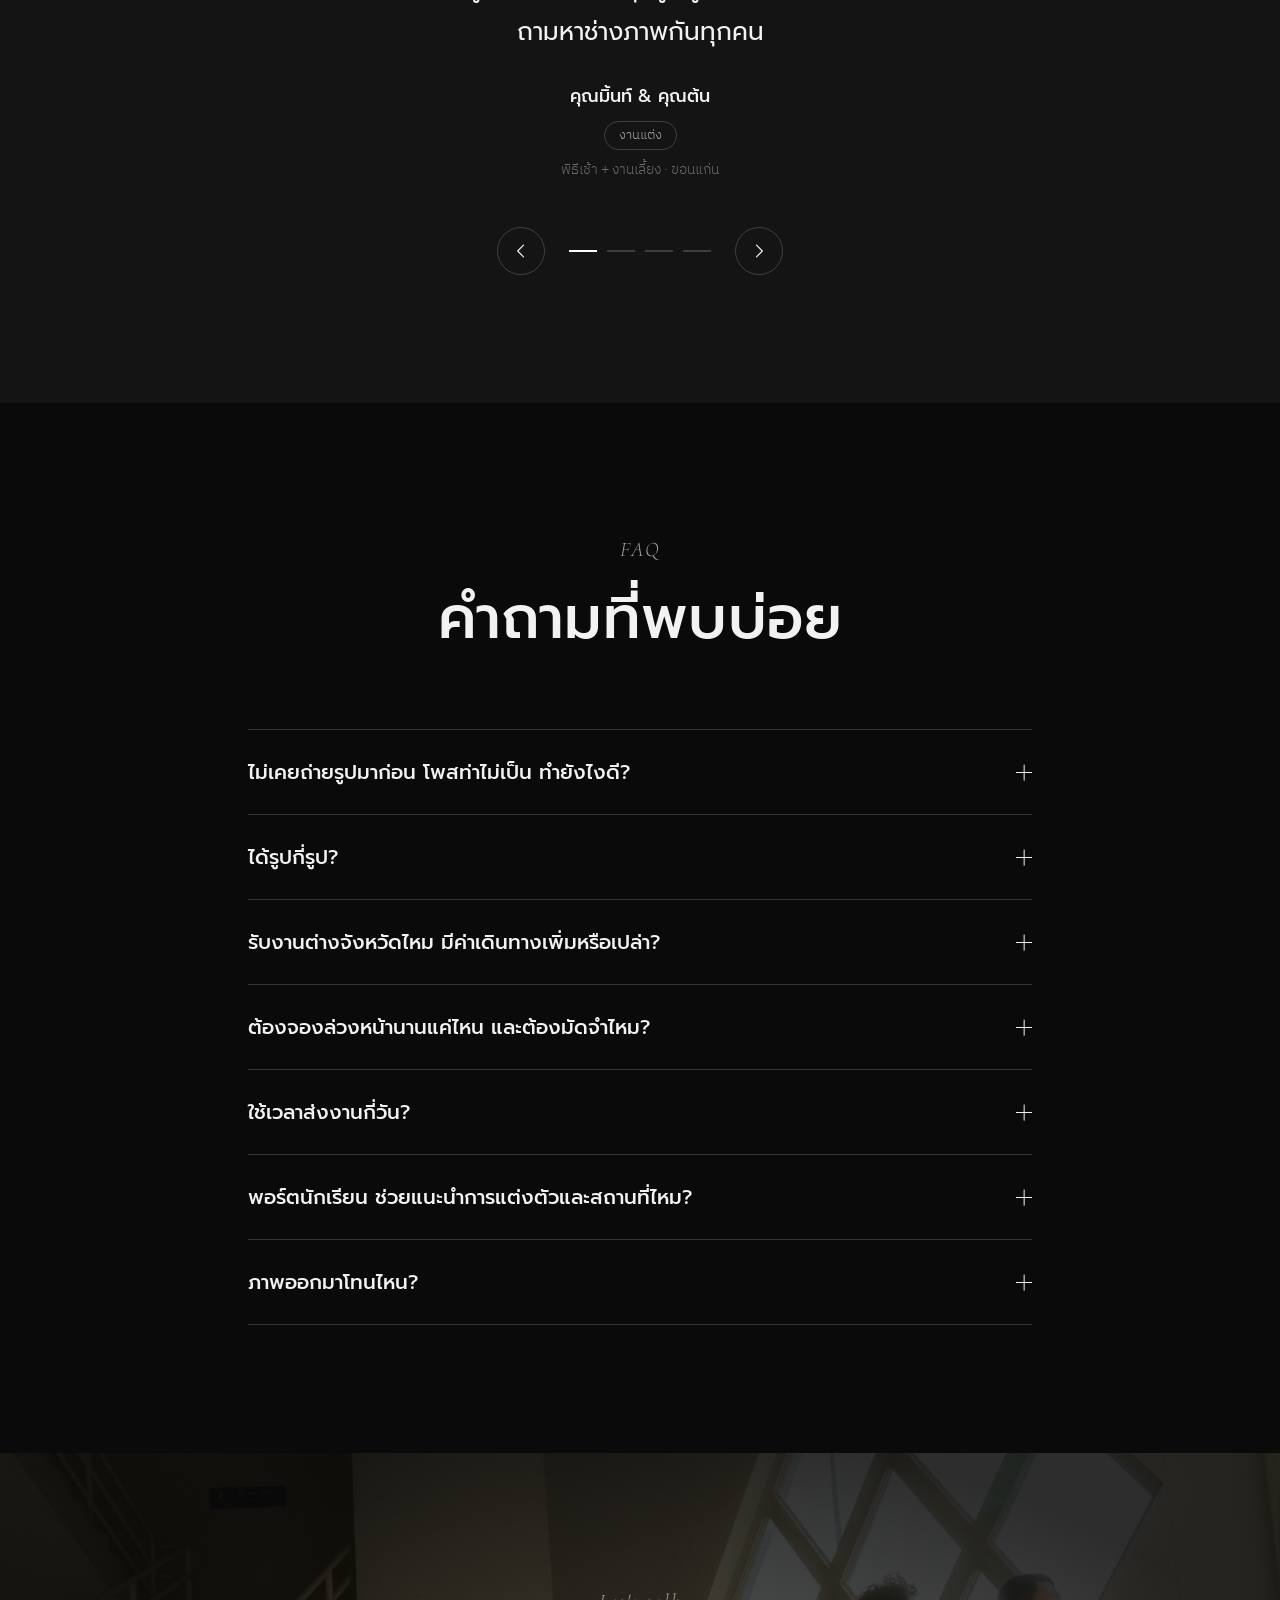
==== commit 17a24420: "Share preview: new 1200x630 og image with logo, size/type/twitter meta Co-Authored-By: Claude Sonnet" ====
--- a/index.html
+++ b/index.html
@@ -16,10 +16,15 @@
   <meta property="og:site_name" content="naaiprem.foto">
   <meta property="og:title" content="naaiprem.foto — เก็บรอยยิ้มจริง ในโทนภาพใสๆ ที่เป็นคุณ">
   <meta property="og:description" content="รับถ่ายงานแต่ง รับปริญญา พอร์ตนักเรียน งานบวช บรีฟท่าโพสให้ตลอด ไม่จำกัดจำนวนรูป รับงานทั่วประเทศไทย">
-  <meta property="og:image" content="https://wedside-naaipremfoto.vercel.app/images/hero/hero-01-graduation.jpg">
-  <meta property="og:image:alt" content="บัณฑิตสาว 4 คนในชุดครุยหัวเราะด้วยกันหน้าป้ายมหาวิทยาลัย ผลงานถ่ายภาพรับปริญญาโดย naaiprem.foto">
+  <meta property="og:image" content="https://wedside-naaipremfoto.vercel.app/images/og/og-share.jpg">
+  <meta property="og:image:secure_url" content="https://wedside-naaipremfoto.vercel.app/images/og/og-share.jpg">
+  <meta property="og:image:type" content="image/jpeg">
+  <meta property="og:image:width" content="1200">
+  <meta property="og:image:height" content="630">
+  <meta property="og:image:alt" content="ภาพผลงานบัณฑิตและนักเรียน 3 ภาพ พร้อมโลโก้ naaiprem.foto ช่างภาพโคราช">
   <meta property="og:locale" content="th_TH">
   <meta name="twitter:card" content="summary_large_image">
+  <meta name="twitter:image" content="https://wedside-naaipremfoto.vercel.app/images/og/og-share.jpg">
 
   <!-- ข้อมูลธุรกิจสำหรับ Google (structured data) — ราคา/ช่องทางติดต่อต้องตรงกับในเว็บ -->
   <script type="application/ld+json">
@@ -31,7 +36,7 @@
     "alternateName": "NAAI PREM",
     "description": "ช่างภาพอิสระ รับถ่ายงานแต่ง รับปริญญา พอร์ตนักเรียน และงานอุปสมบท ภาพโทนใส เน้นแคนดิด บรีฟท่าโพสให้ตลอด ไม่จำกัดจำนวนรูป รับงานทั่วประเทศไทย",
     "url": "https://wedside-naaipremfoto.vercel.app/",
-    "image": "https://wedside-naaipremfoto.vercel.app/images/hero/hero-01-graduation.jpg",
+    "image": "https://wedside-naaipremfoto.vercel.app/images/og/og-share.jpg",
     "logo": "https://wedside-naaipremfoto.vercel.app/images/logo/logo-square.png",
     "telephone": "+66622349685",
     "priceRange": "฿600 – ฿11,000",
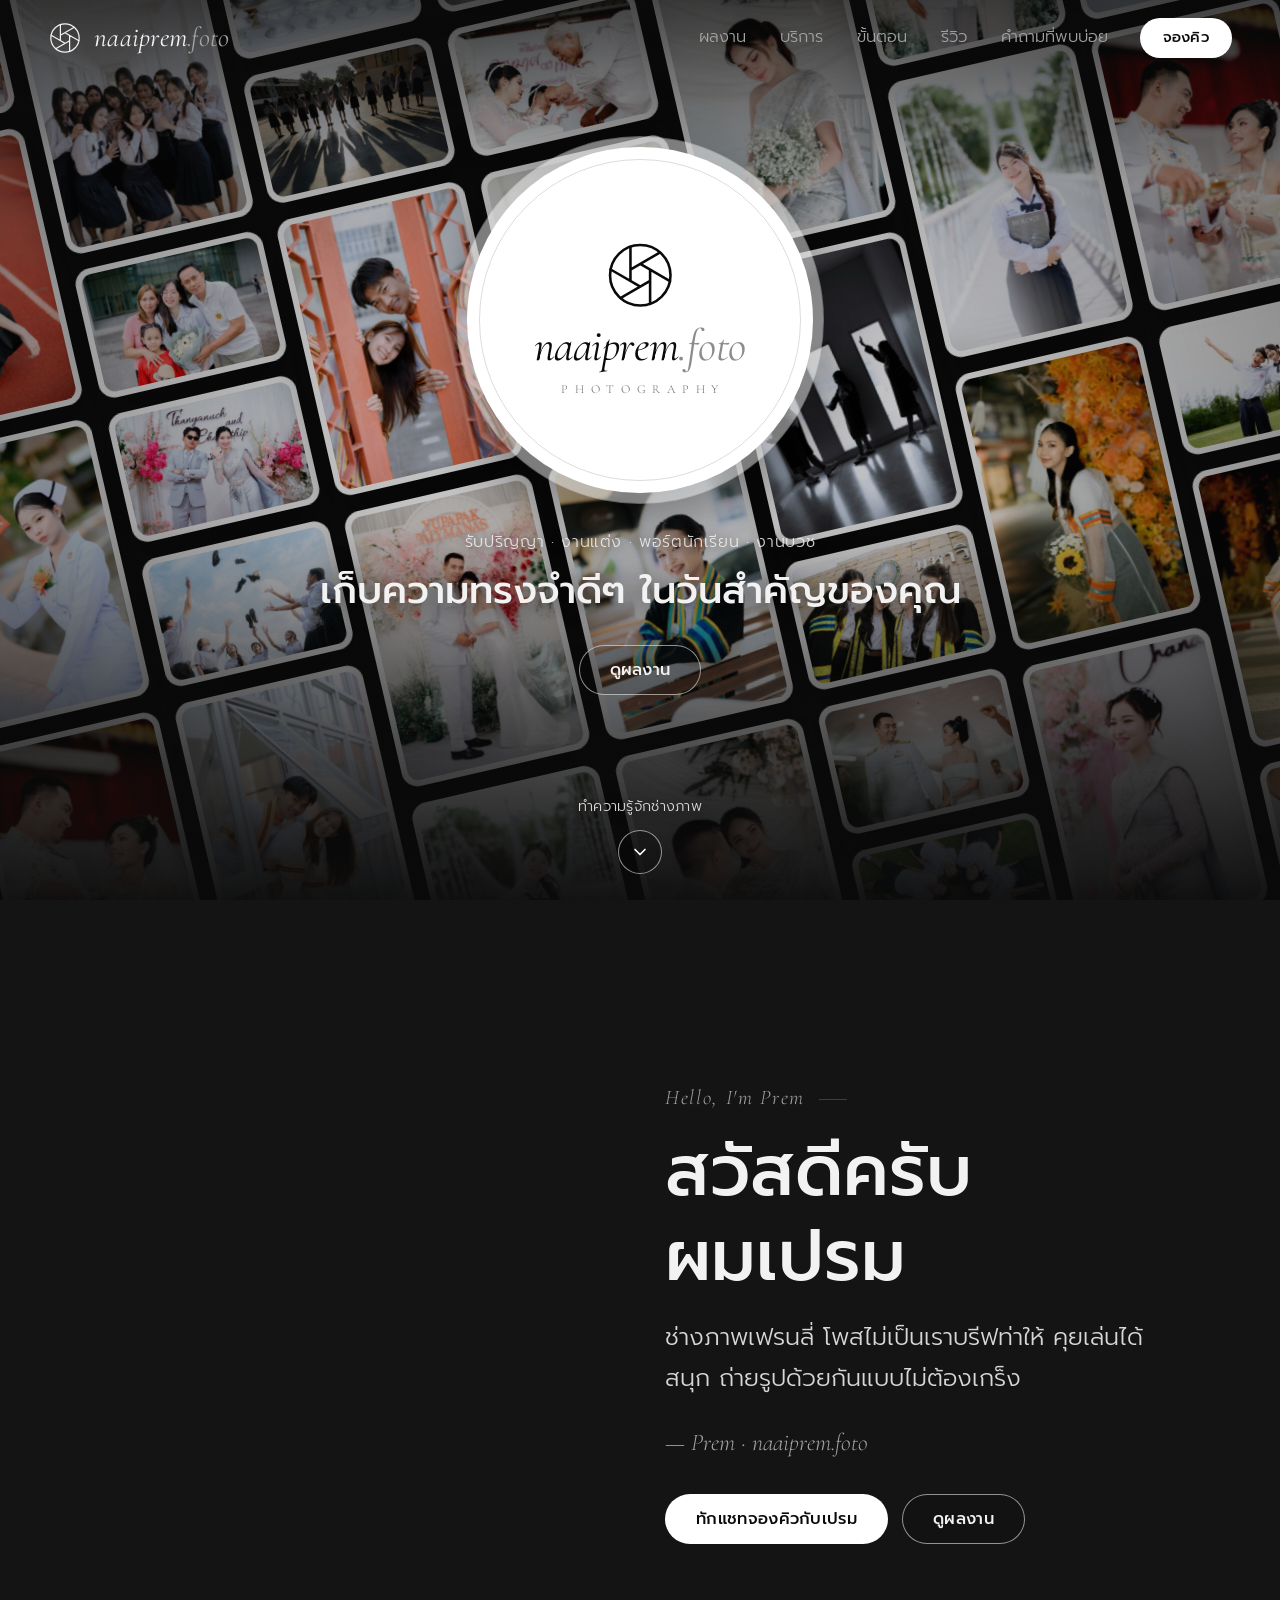
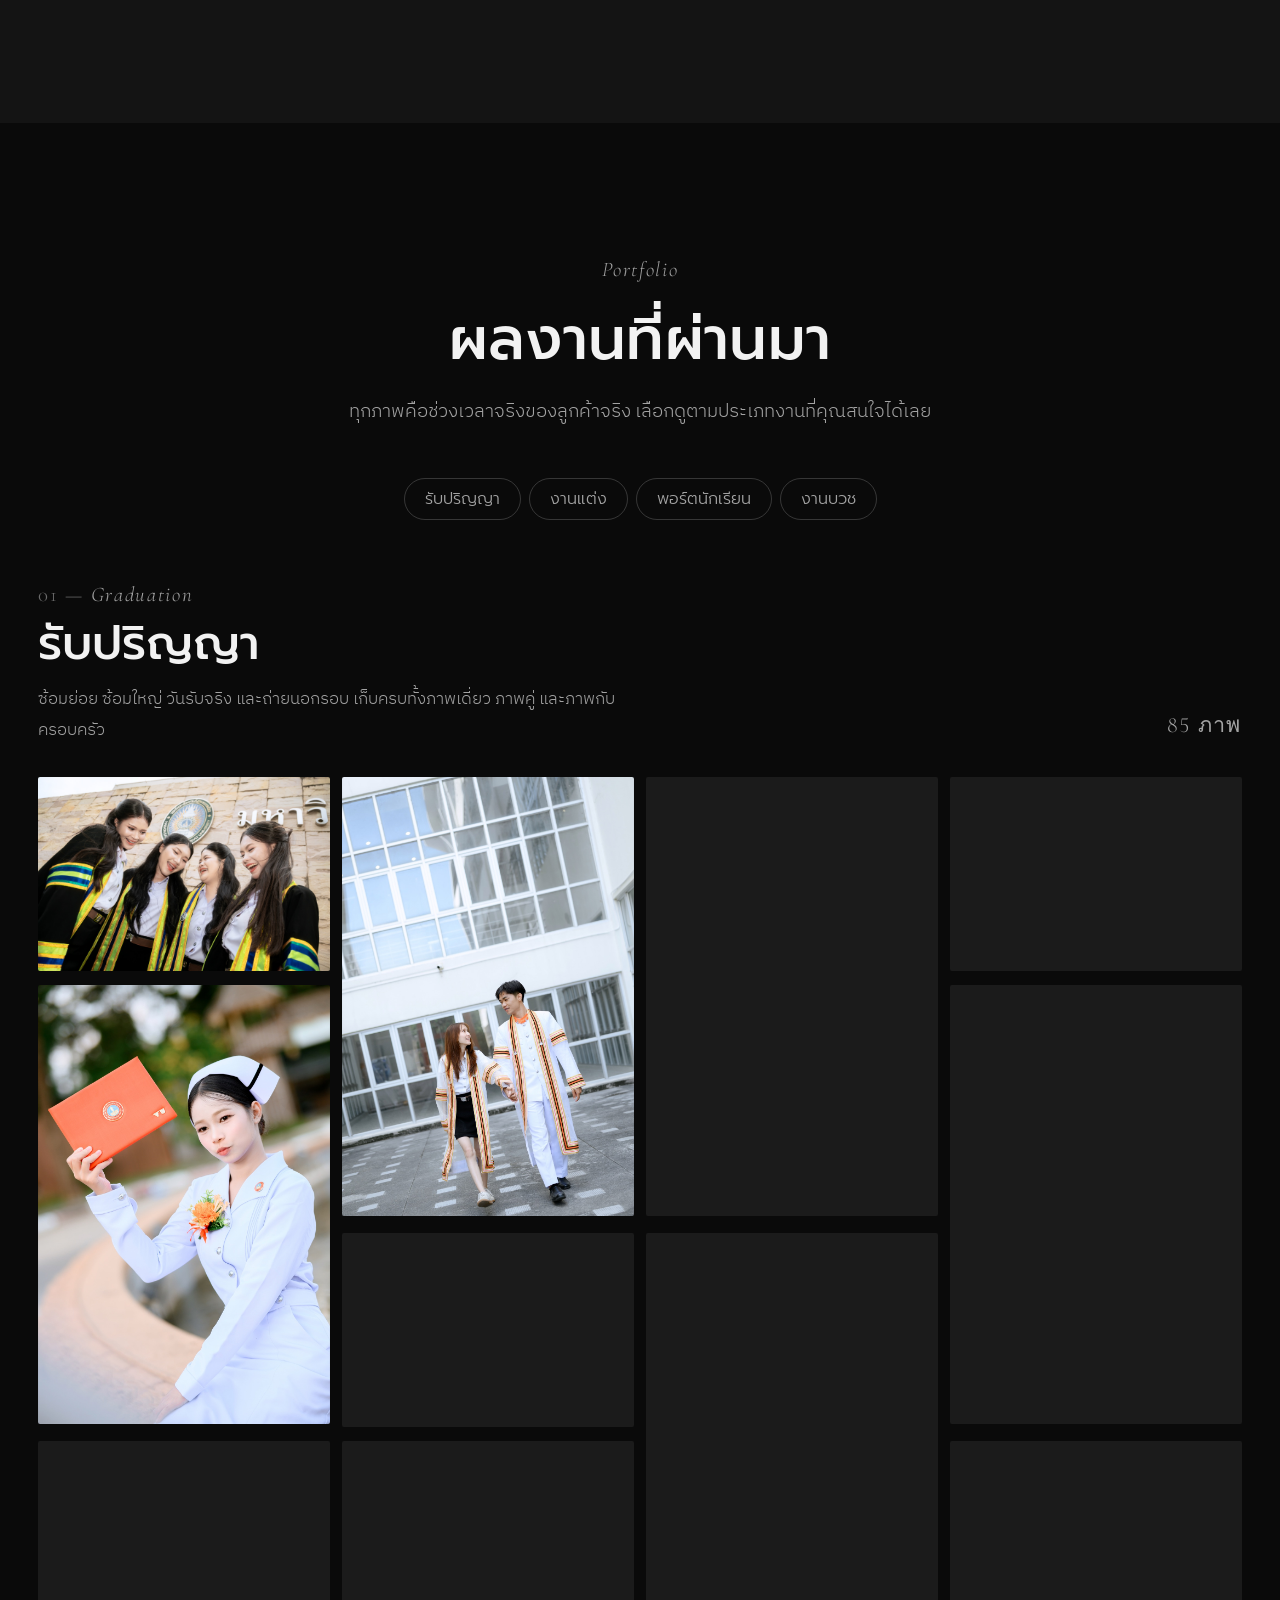
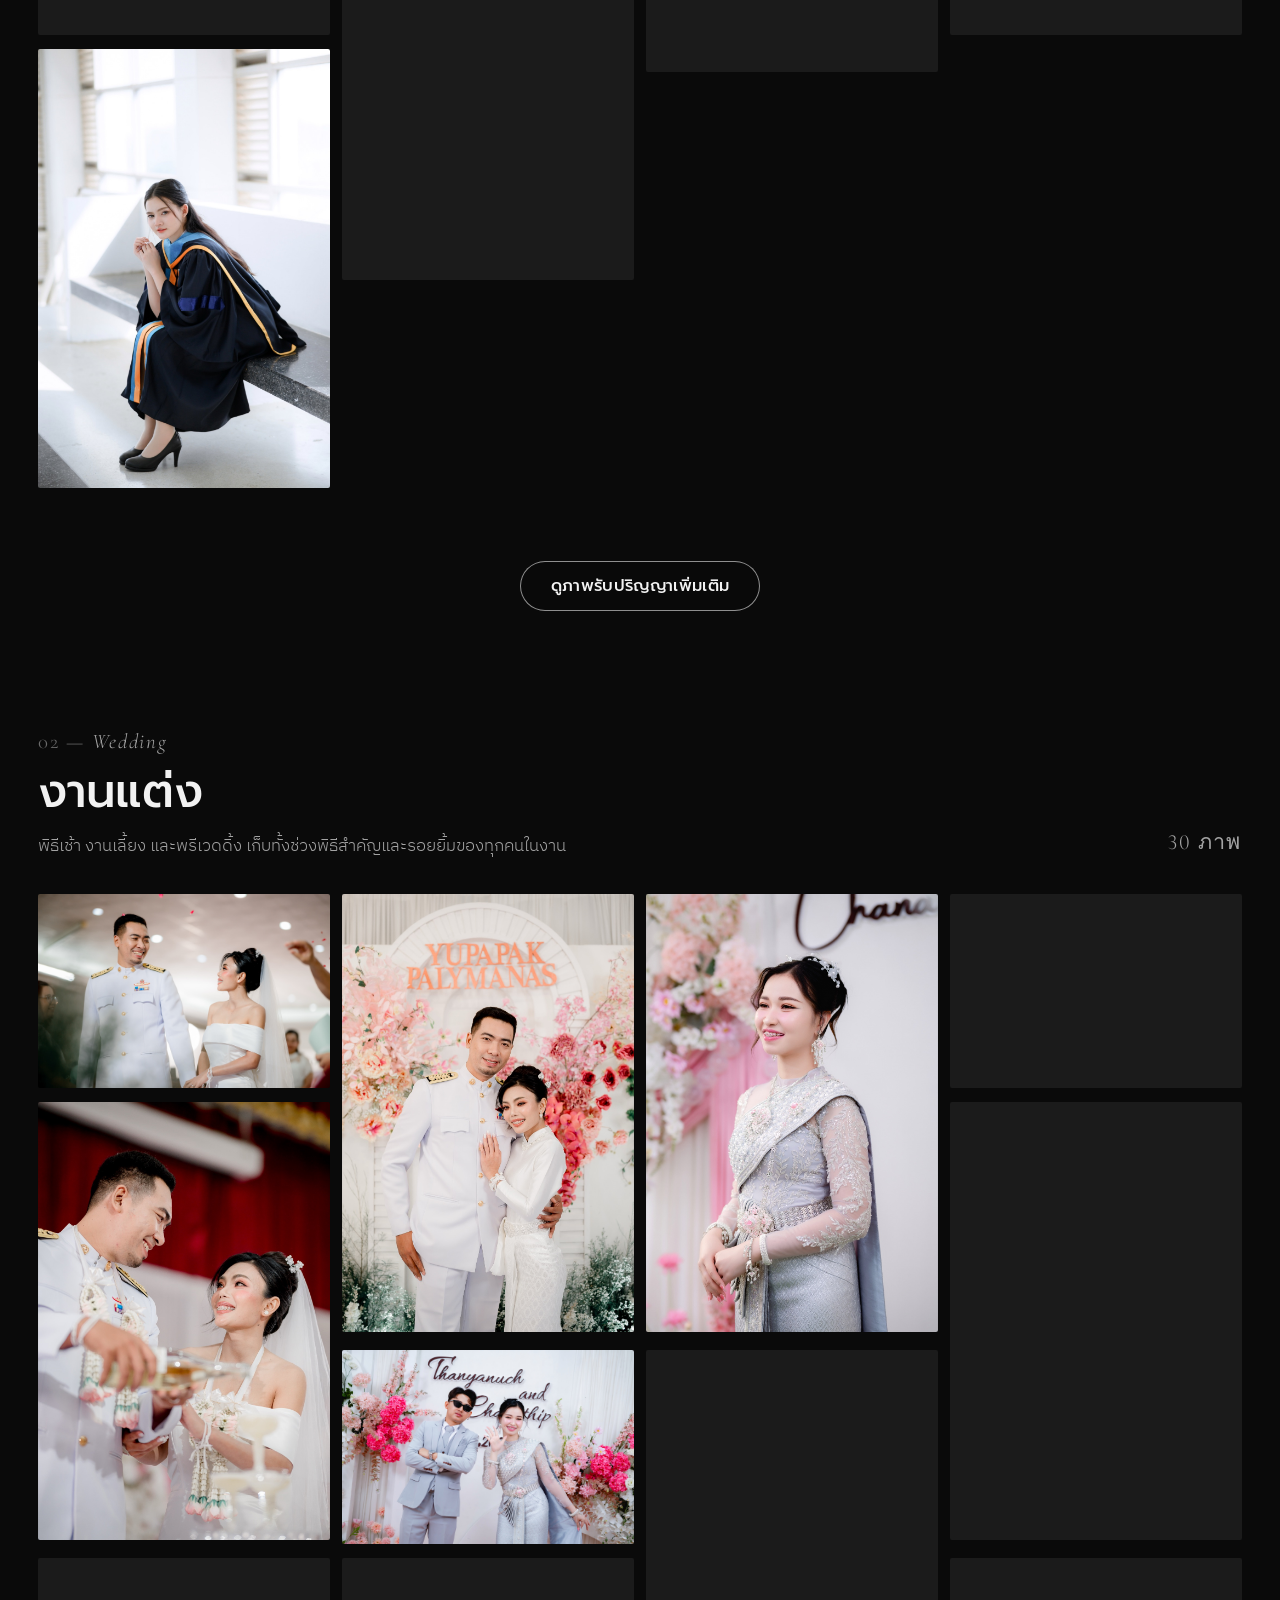
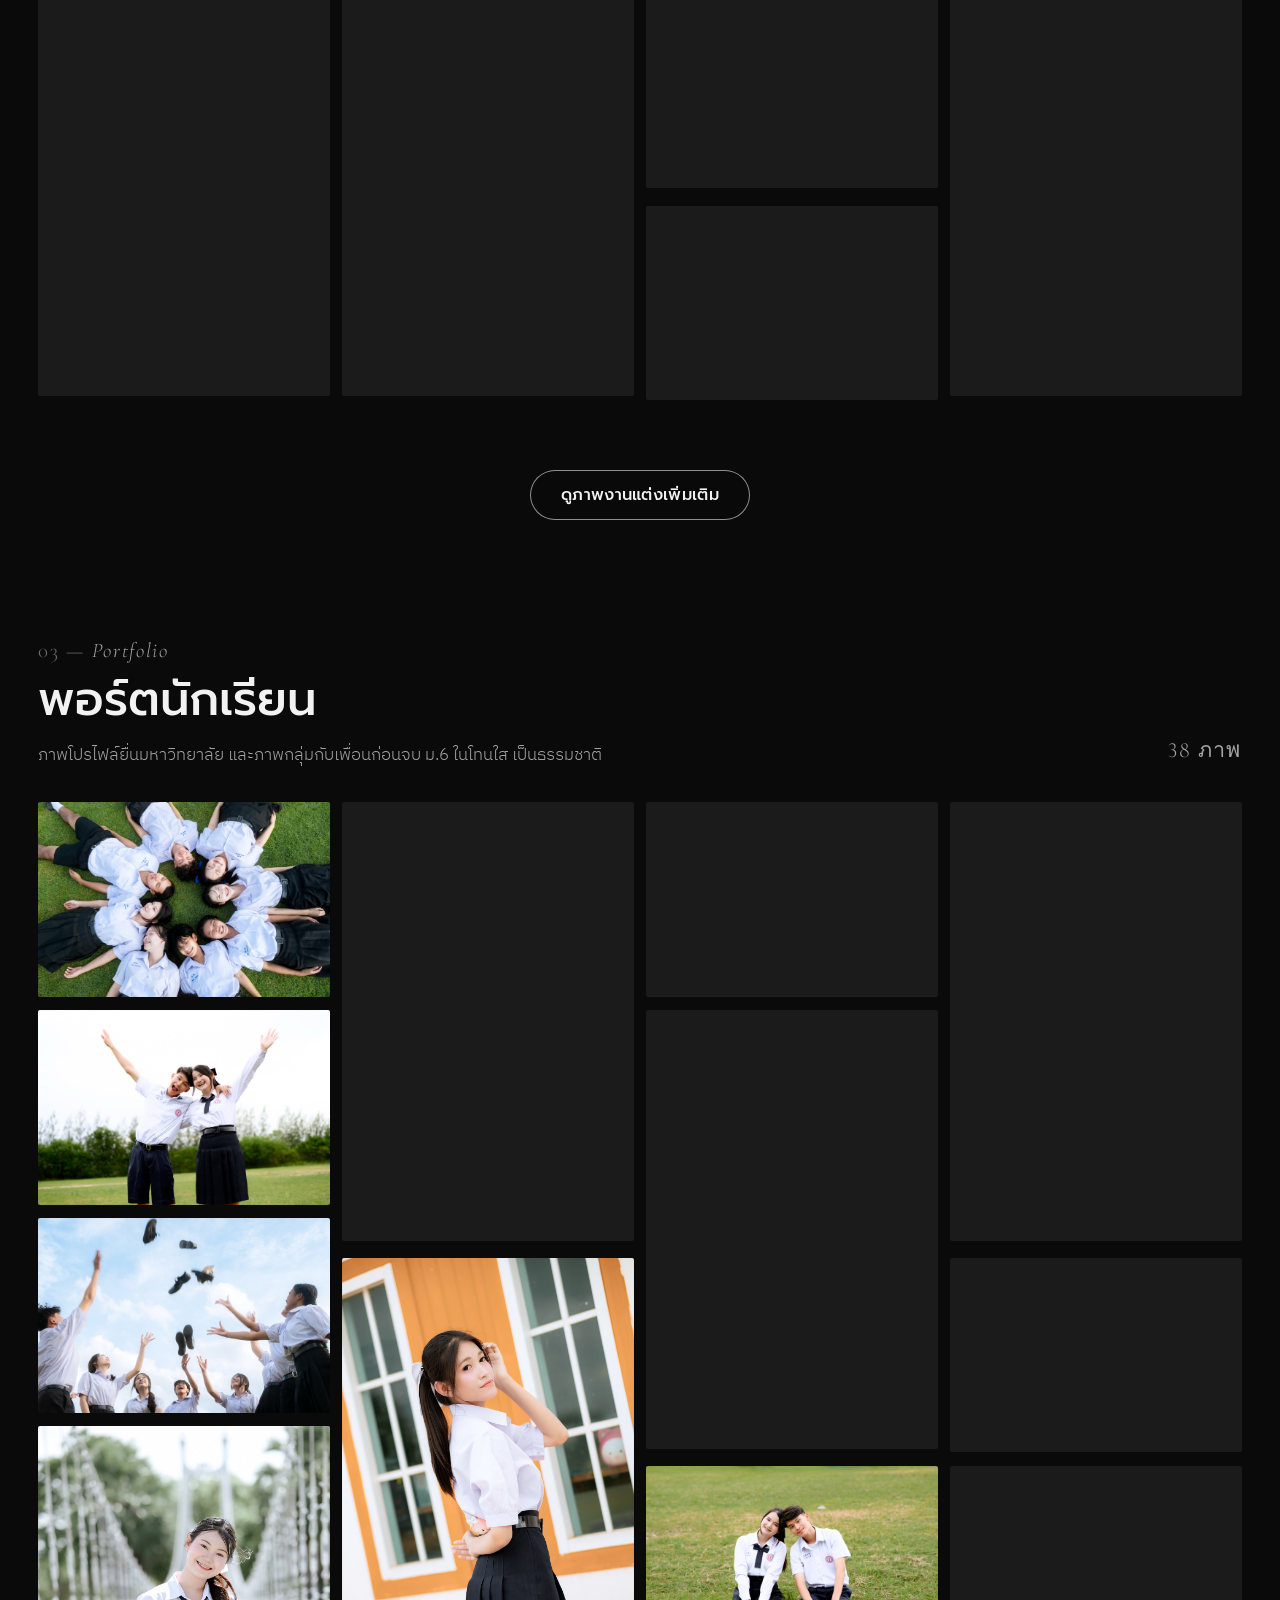
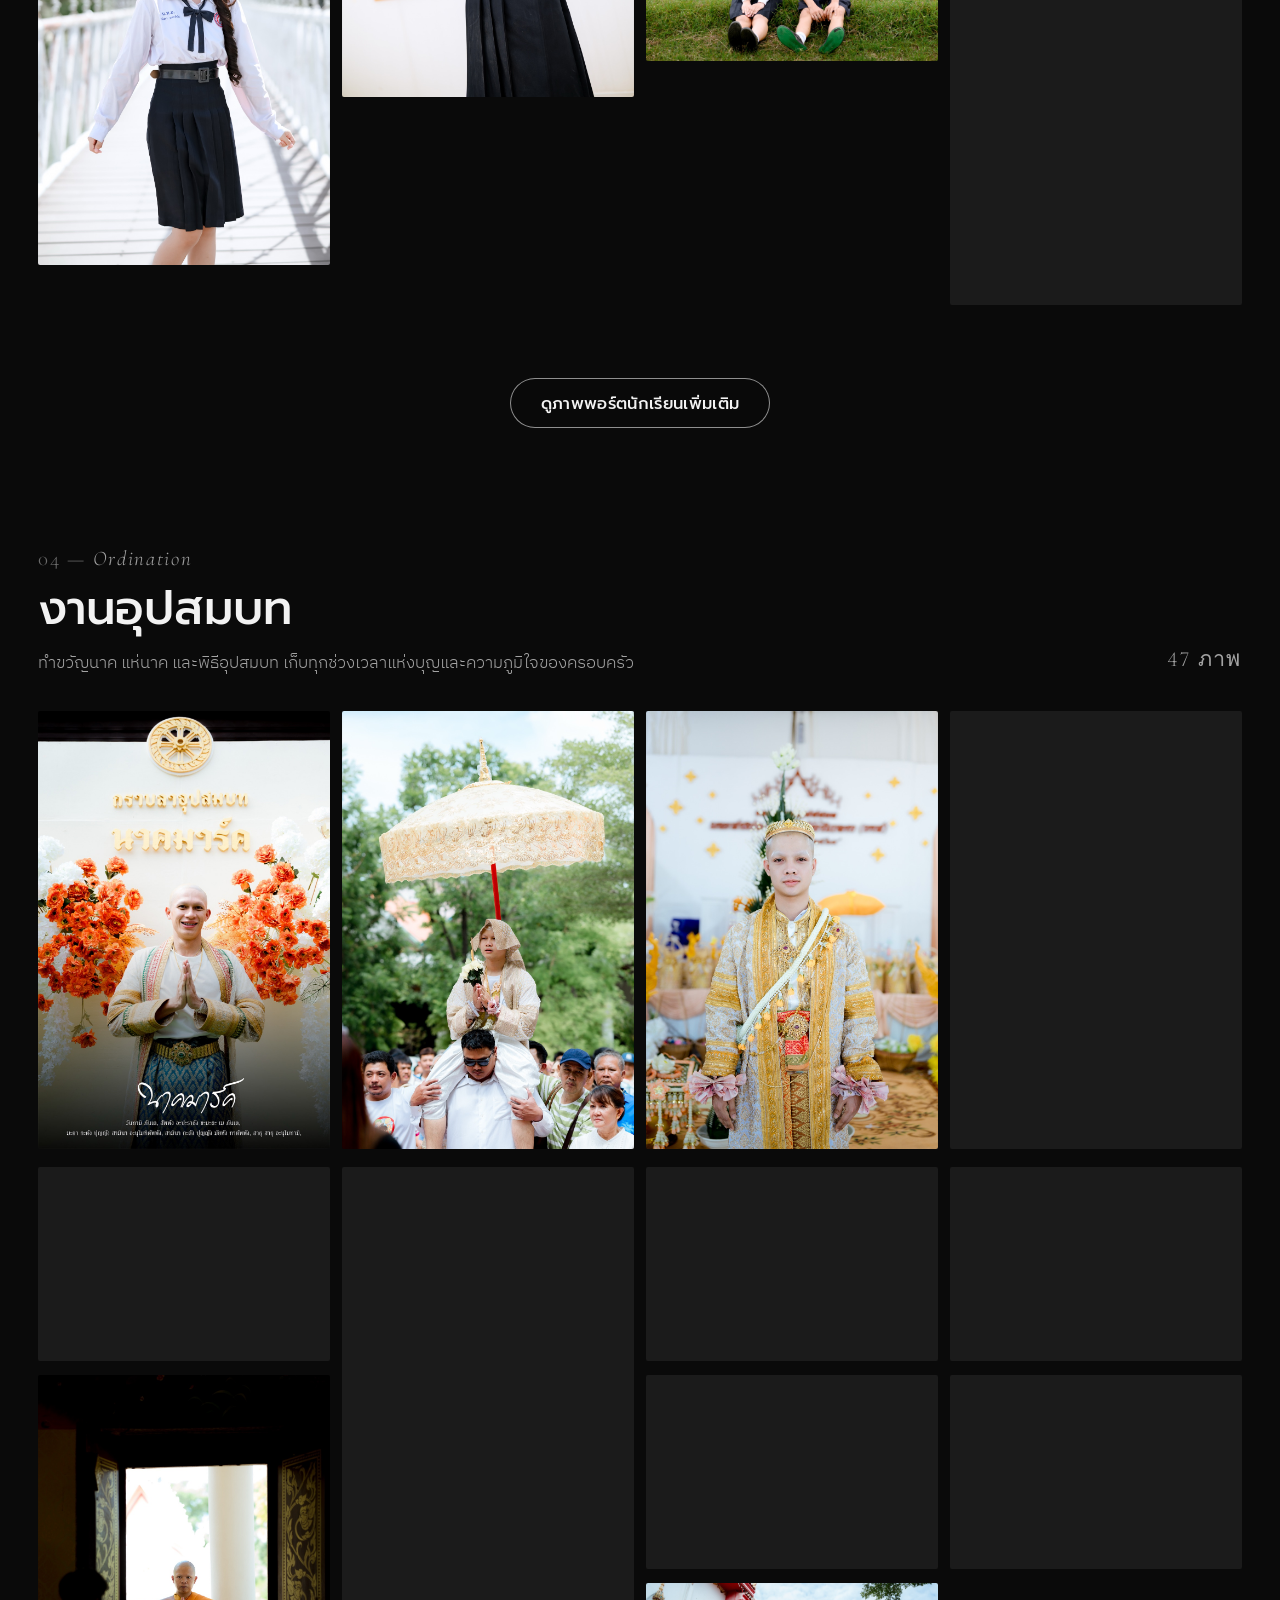
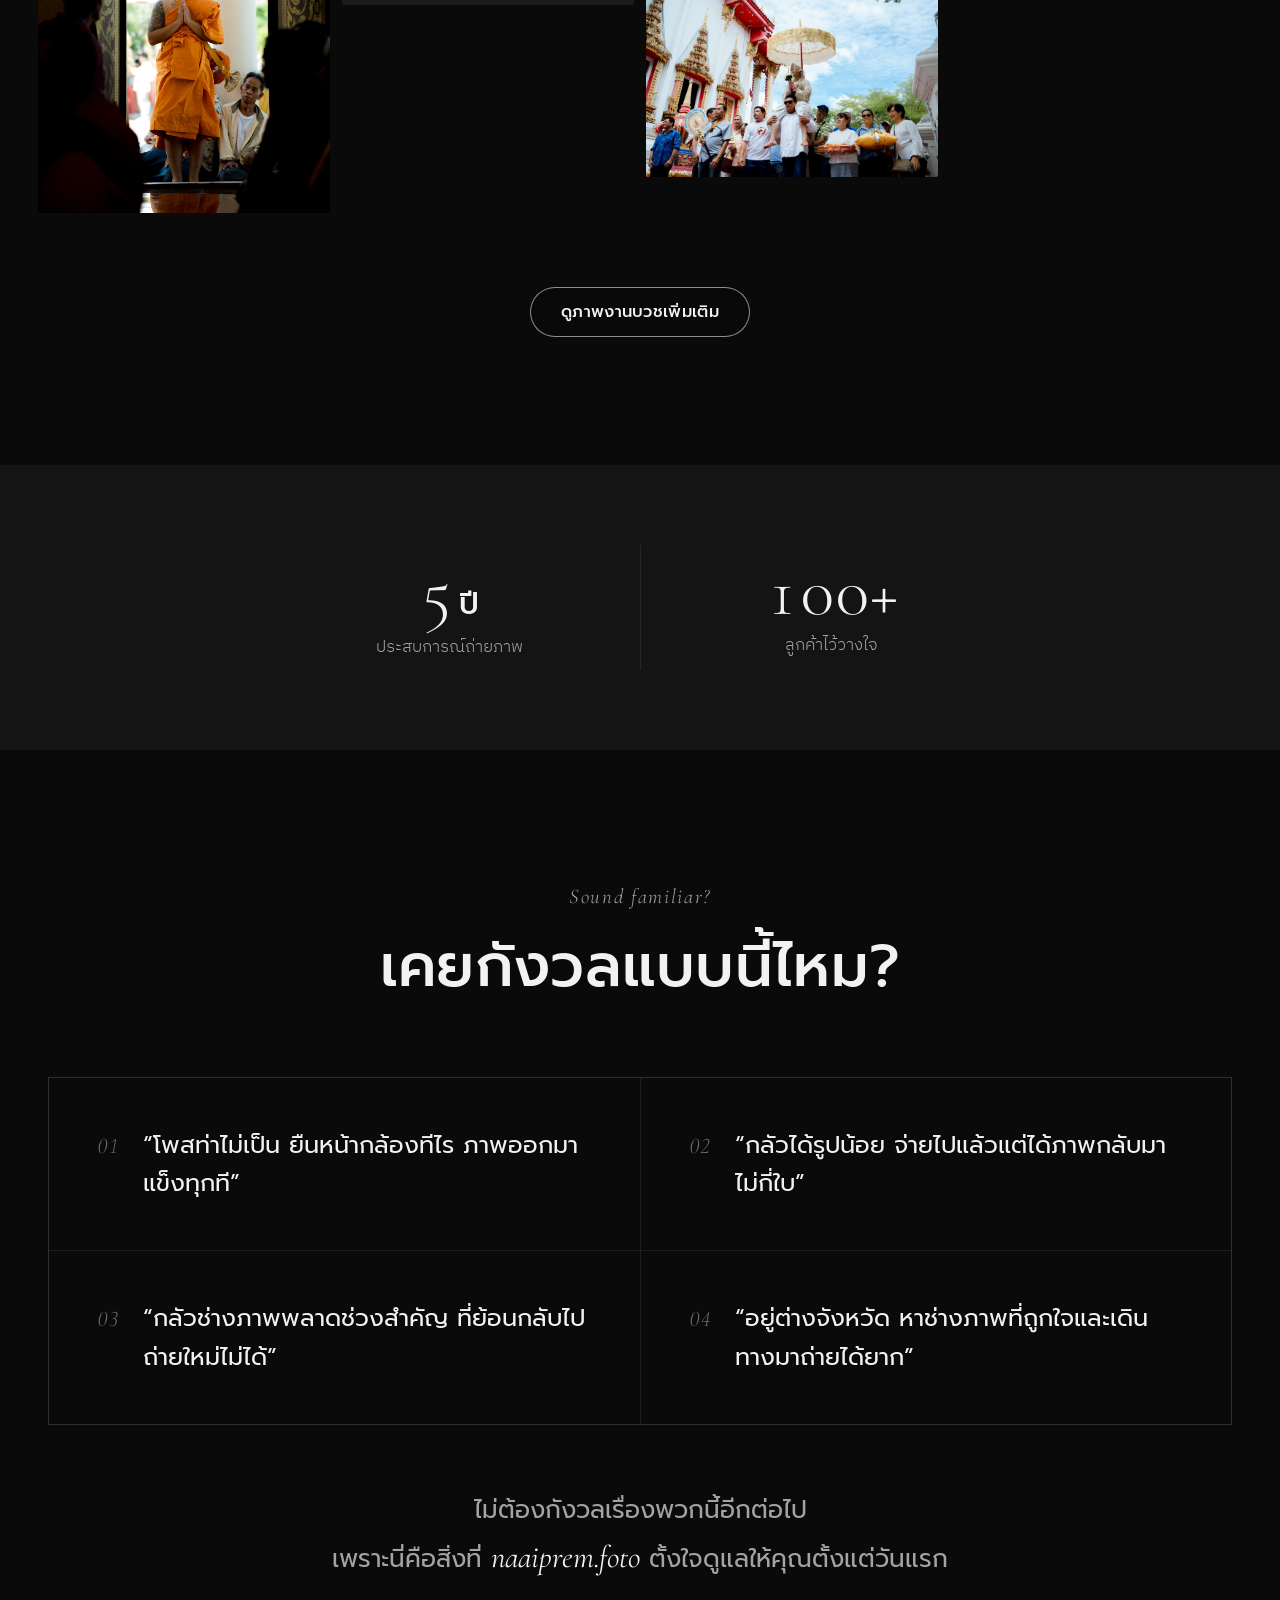
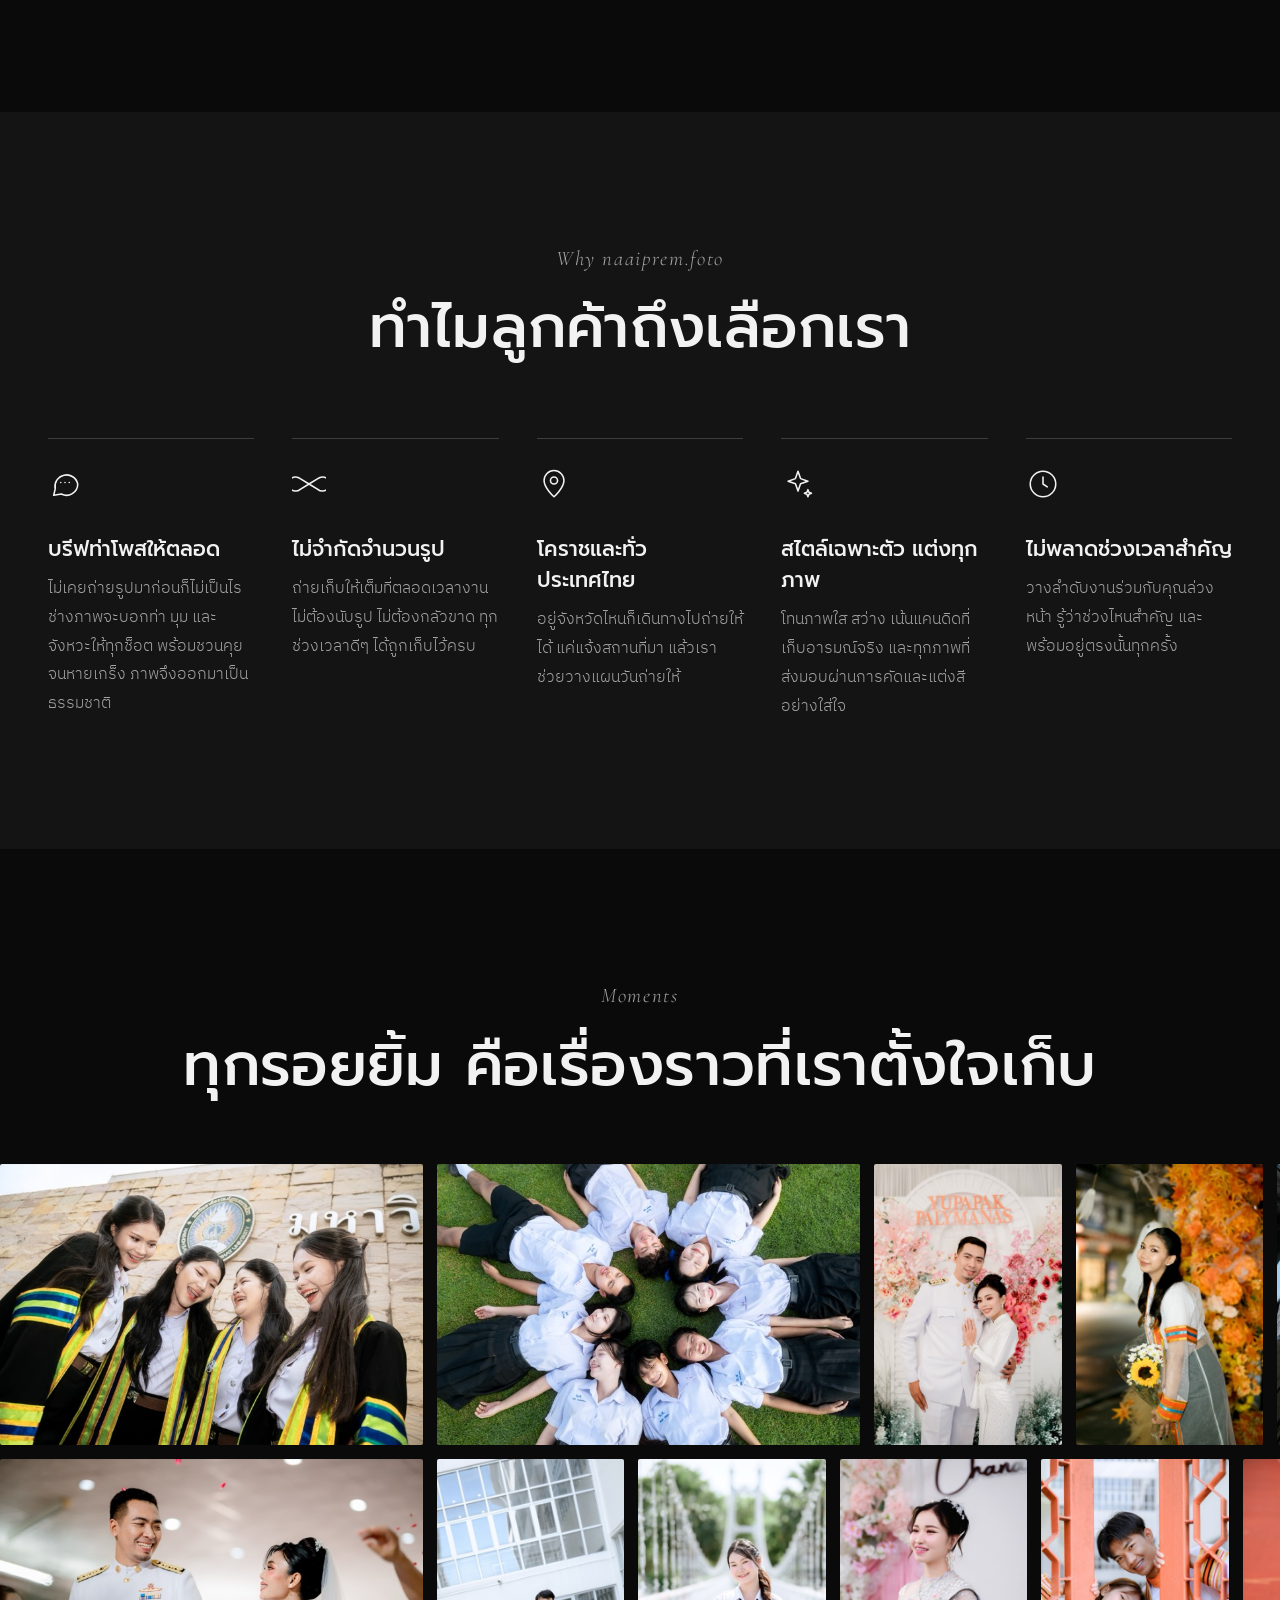
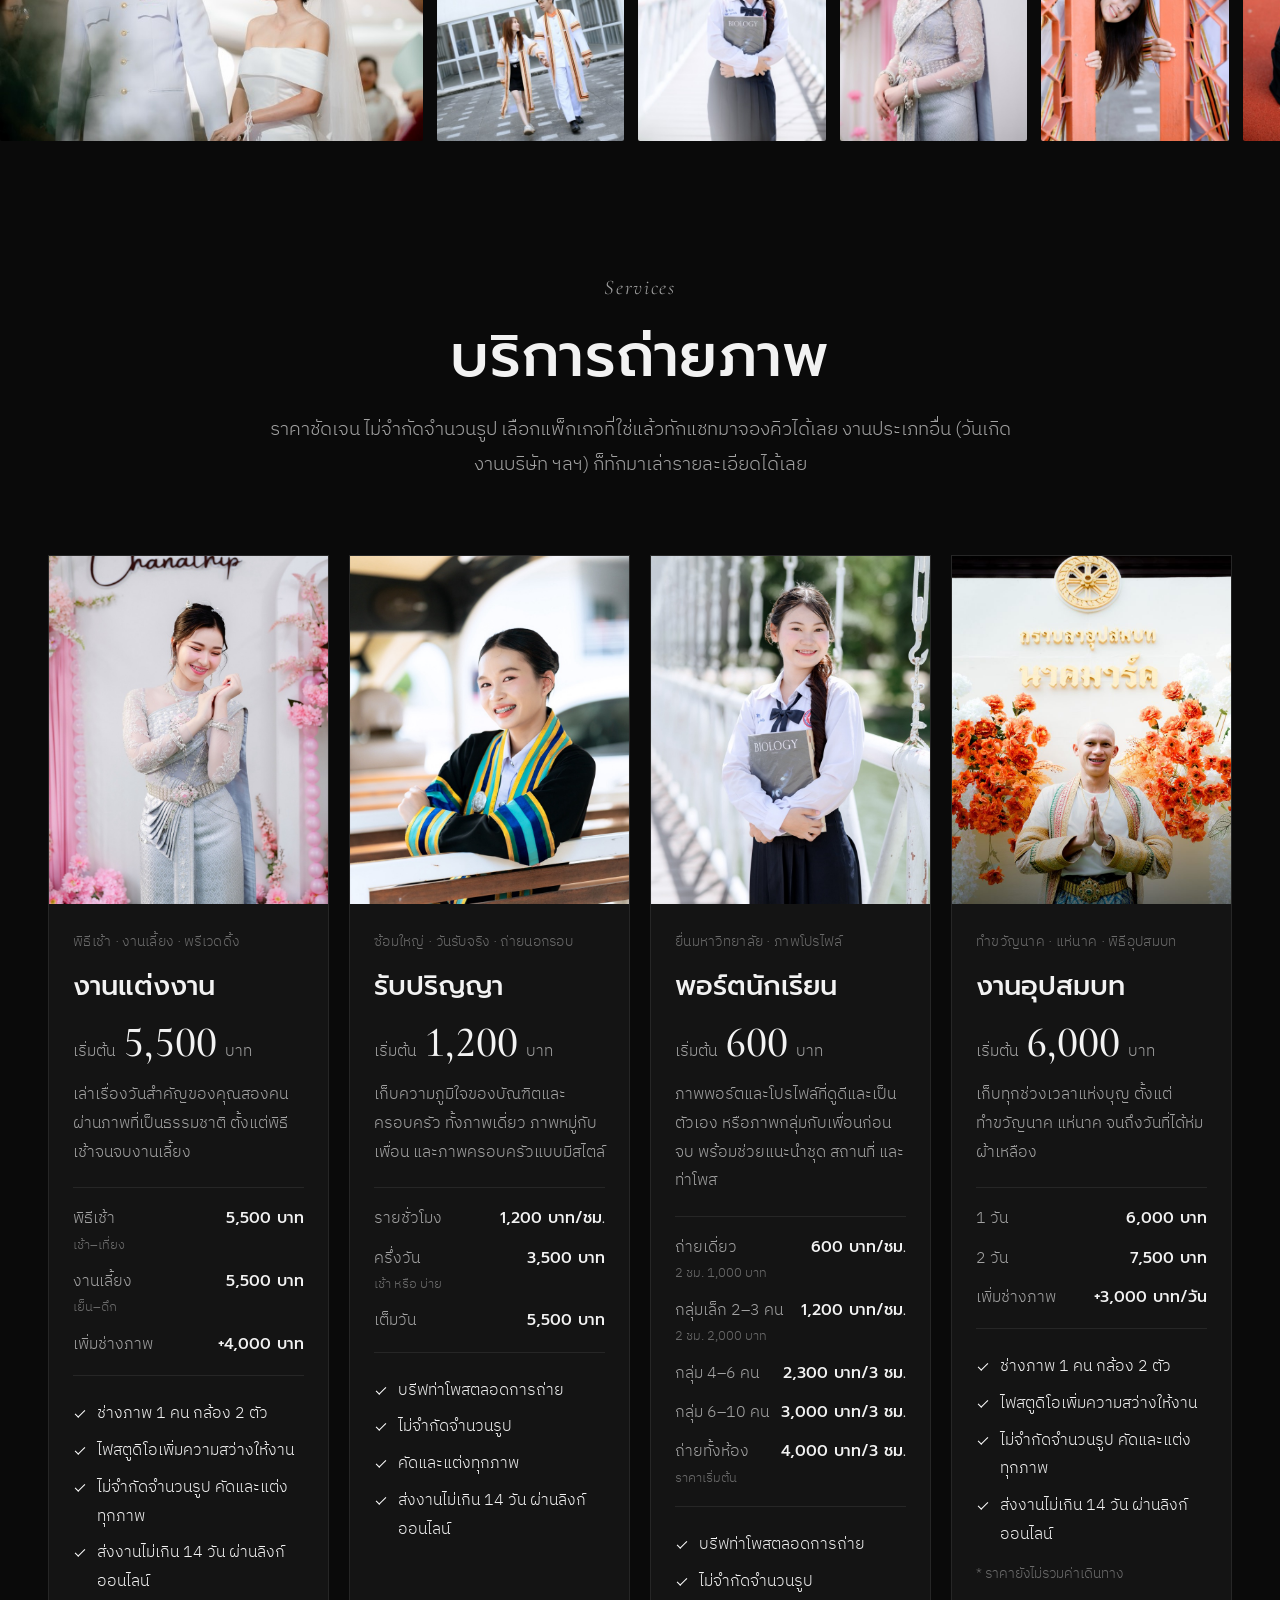
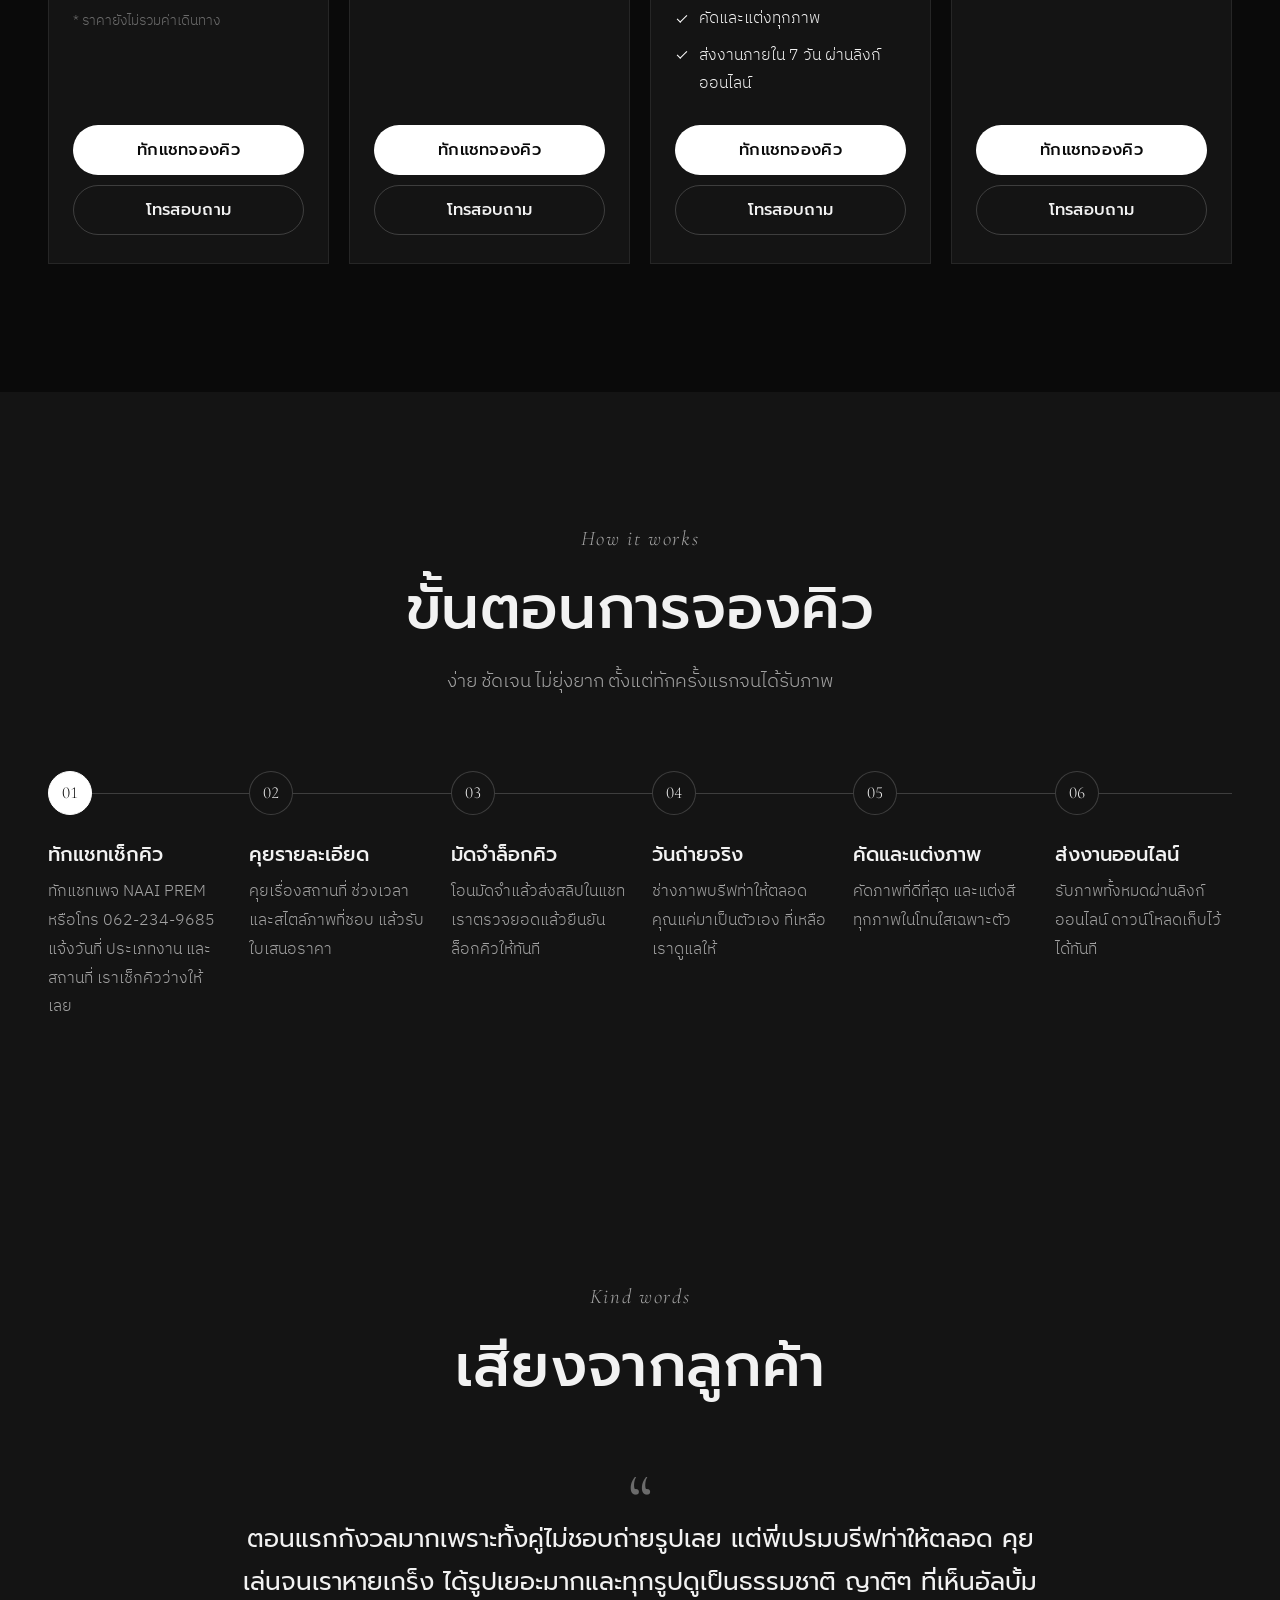
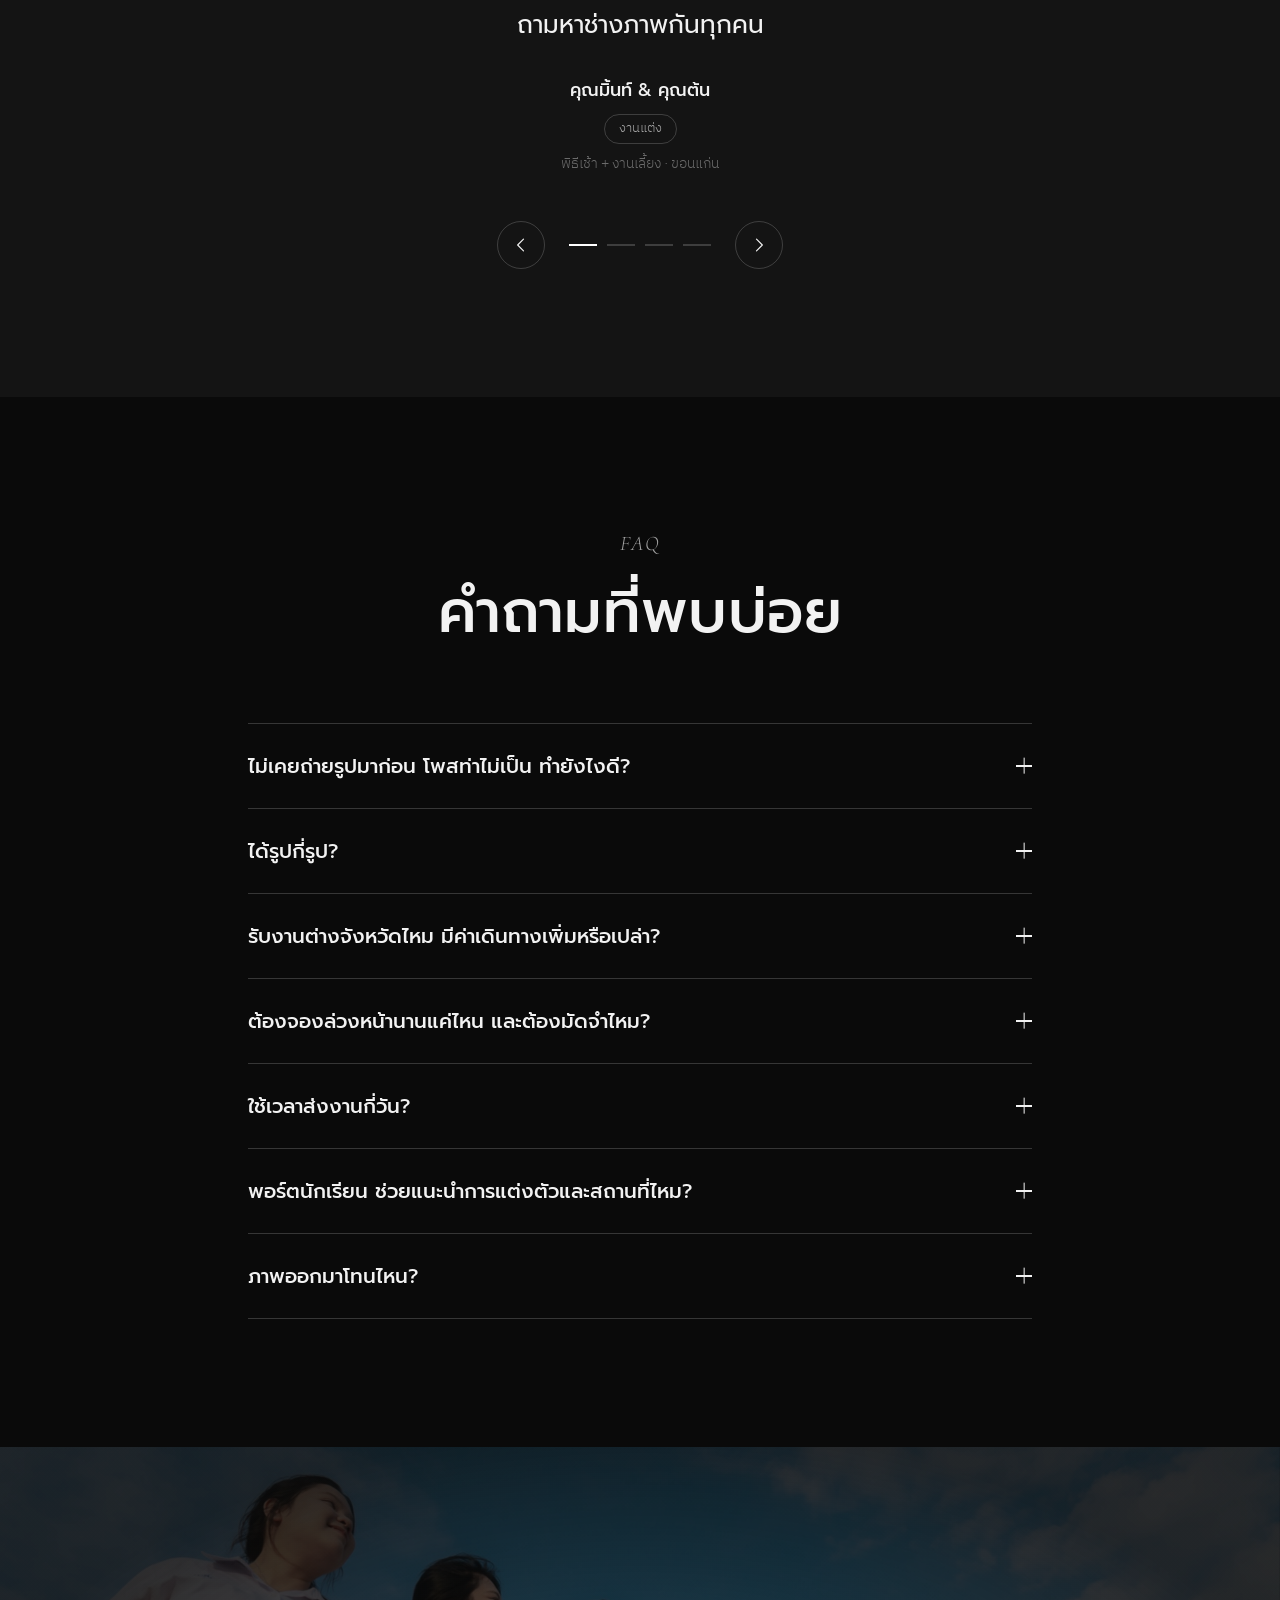
==== commit 8c73ab26: "Take bookings via Messenger chat only: all booking buttons open m.me, online booking form off Co-Aut" ====
--- a/index.html
+++ b/index.html
@@ -95,13 +95,13 @@
           <li><a href="#faq" class="nav__link">คำถามที่พบบ่อย</a></li>
         </ul>
         <div class="nav__mobile-extra">
-          <a href="booking.html" class="btn btn--primary btn--block">จองคิวออนไลน์</a>
-          <p class="nav__mobile-label">เลือกงานแล้วจองได้เลย</p>
+          <a href="https://m.me/61560883106906" data-contact="messenger" class="btn btn--primary btn--block">ทักแชทจองคิว</a>
+          <p class="nav__mobile-label">เลือกงานแล้วทักแชทได้เลย</p>
           <ul class="nav__quick">
-            <li><a href="booking.html?type=graduation"><span>รับปริญญา</span><small>เริ่มต้น 1,200</small></a></li>
-            <li><a href="booking.html?type=wedding"><span>งานแต่ง</span><small>เริ่มต้น 5,500</small></a></li>
-            <li><a href="booking.html?type=portfolio"><span>พอร์ตนักเรียน</span><small>เริ่มต้น 600</small></a></li>
-            <li><a href="booking.html?type=ordination"><span>งานบวช</span><small>เริ่มต้น 6,000</small></a></li>
+            <li><a href="https://m.me/61560883106906" data-contact="messenger"><span>รับปริญญา</span><small>เริ่มต้น 1,200</small></a></li>
+            <li><a href="https://m.me/61560883106906" data-contact="messenger"><span>งานแต่ง</span><small>เริ่มต้น 5,500</small></a></li>
+            <li><a href="https://m.me/61560883106906" data-contact="messenger"><span>พอร์ตนักเรียน</span><small>เริ่มต้น 600</small></a></li>
+            <li><a href="https://m.me/61560883106906" data-contact="messenger"><span>งานบวช</span><small>เริ่มต้น 6,000</small></a></li>
           </ul>
           <div class="nav__mobile-contact">
             <a href="tel:0622349685" data-contact="phone" class="nav__mobile-phone"><span data-contact-text="phoneLabel">062-234-9685</span></a>
@@ -114,7 +114,7 @@
         </div>
       </nav>
 
-      <a href="booking.html" class="btn btn--primary btn--sm nav__cta">จองคิว</a>
+      <a href="https://m.me/61560883106906" data-contact="messenger" class="btn btn--primary btn--sm nav__cta">จองคิว</a>
 
       <button class="nav__toggle" id="navToggle" aria-label="เปิดเมนู" aria-expanded="false" aria-controls="navMenu">
         <span></span><span></span>
@@ -168,7 +168,7 @@
           <p class="intro__lead reveal" data-delay="2">ช่างภาพเฟรนลี่ โพสไม่เป็นเราบรีฟท่าให้ คุยเล่นได้สนุก ถ่ายรูปด้วยกันแบบไม่ต้องเกร็ง</p>
           <p class="intro__sign reveal" data-delay="3">— Prem · naaiprem.foto</p>
           <div class="intro__actions reveal" data-delay="4">
-            <a href="booking.html" class="btn btn--primary">จองคิวกับเปรม</a>
+            <a href="https://m.me/61560883106906" data-contact="messenger" class="btn btn--primary">ทักแชทจองคิวกับเปรม</a>
             <a href="#portfolio" class="btn btn--ghost">ดูผลงาน</a>
           </div>
         </div>
@@ -333,7 +333,7 @@
         <header class="section-head reveal">
           <p class="eyebrow">Services</p>
           <h2 class="section-title" id="servicesTitle">บริการถ่ายภาพ</h2>
-          <p class="section-lead">ราคาชัดเจน ไม่จำกัดจำนวนรูป เลือกแพ็กเกจที่ใช่แล้วกดจองคิวได้เลย หรือทักมาสอบถามรายละเอียดเพิ่มเติมที่เพจ งานประเภทอื่นจองได้ในหน้าจองคิว (เลือก "งานอื่นๆ")</p>
+          <p class="section-lead">ราคาชัดเจน ไม่จำกัดจำนวนรูป เลือกแพ็กเกจที่ใช่แล้วทักแชทมาจองคิวได้เลย งานประเภทอื่น (วันเกิด งานบริษัท ฯลฯ) ก็ทักมาเล่ารายละเอียดได้เลย</p>
         </header>
 
         <div class="services__grid">
@@ -360,8 +360,8 @@
               </ul>
               <p class="service__note">* ราคายังไม่รวมค่าเดินทาง</p>
               <div class="service__actions">
-                <a href="booking.html?type=wedding" class="btn btn--primary btn--block">จองคิว</a>
-                <a href="https://www.facebook.com/people/NAAI-PREM/61560883106906/" data-contact="facebookPage" class="btn btn--outline btn--block">สอบถามเพิ่มเติม</a>
+                <a href="https://m.me/61560883106906" data-contact="messenger" class="btn btn--primary btn--block">ทักแชทจองคิว</a>
+                <a href="tel:0622349685" data-contact="phone" class="btn btn--outline btn--block">โทรสอบถาม</a>
               </div>
             </div>
           </article>
@@ -388,8 +388,8 @@
                 <li class="service__delivery">ส่งงานไม่เกิน 14 วัน ผ่านลิงก์ออนไลน์<!-- แก้: ระยะเวลาส่งงาน --></li>
               </ul>
               <div class="service__actions">
-                <a href="booking.html?type=graduation" class="btn btn--primary btn--block">จองคิว</a>
-                <a href="https://www.facebook.com/people/NAAI-PREM/61560883106906/" data-contact="facebookPage" class="btn btn--outline btn--block">สอบถามเพิ่มเติม</a>
+                <a href="https://m.me/61560883106906" data-contact="messenger" class="btn btn--primary btn--block">ทักแชทจองคิว</a>
+                <a href="tel:0622349685" data-contact="phone" class="btn btn--outline btn--block">โทรสอบถาม</a>
               </div>
             </div>
           </article>
@@ -418,8 +418,8 @@
                 <li class="service__delivery">ส่งงานภายใน 7 วัน ผ่านลิงก์ออนไลน์<!-- แก้: ระยะเวลาส่งงาน --></li>
               </ul>
               <div class="service__actions">
-                <a href="booking.html?type=portfolio" class="btn btn--primary btn--block">จองคิว</a>
-                <a href="https://www.facebook.com/people/NAAI-PREM/61560883106906/" data-contact="facebookPage" class="btn btn--outline btn--block">สอบถามเพิ่มเติม</a>
+                <a href="https://m.me/61560883106906" data-contact="messenger" class="btn btn--primary btn--block">ทักแชทจองคิว</a>
+                <a href="tel:0622349685" data-contact="phone" class="btn btn--outline btn--block">โทรสอบถาม</a>
               </div>
             </div>
           </article>
@@ -447,8 +447,8 @@
               </ul>
               <p class="service__note">* ราคายังไม่รวมค่าเดินทาง</p>
               <div class="service__actions">
-                <a href="booking.html?type=ordination" class="btn btn--primary btn--block">จองคิว</a>
-                <a href="https://www.facebook.com/people/NAAI-PREM/61560883106906/" data-contact="facebookPage" class="btn btn--outline btn--block">สอบถามเพิ่มเติม</a>
+                <a href="https://m.me/61560883106906" data-contact="messenger" class="btn btn--primary btn--block">ทักแชทจองคิว</a>
+                <a href="tel:0622349685" data-contact="phone" class="btn btn--outline btn--block">โทรสอบถาม</a>
               </div>
             </div>
           </article>
@@ -468,8 +468,8 @@
         <ol class="process__list">
           <li class="step reveal" data-delay="0">
             <span class="step__num">01</span>
-            <h3 class="step__title">จองออนไลน์ หรือทักแชท</h3>
-            <p class="step__text">เลือกวันว่างและส่งคำขอจองได้ที่<a href="booking.html">หน้าจองคิว</a> หรือทักเพจ NAAI PREM / โทร <span data-contact-text="phoneLabel">062-234-9685</span></p>
+            <h3 class="step__title">ทักแชทเช็กคิว</h3>
+            <p class="step__text">ทัก<a href="https://m.me/61560883106906" data-contact="messenger">แชทเพจ NAAI PREM</a> หรือโทร <span data-contact-text="phoneLabel">062-234-9685</span> แจ้งวันที่ ประเภทงาน และสถานที่ เราเช็กคิวว่างให้เลย</p>
           </li>
           <li class="step reveal" data-delay="1">
             <span class="step__num">02</span>
@@ -479,7 +479,7 @@
           <li class="step reveal" data-delay="2">
             <span class="step__num">03</span>
             <h3 class="step__title">มัดจำล็อกคิว</h3>
-            <p class="step__text">โอนมัดจำแล้วแนบสลิปผ่านเว็บได้เลย เราตรวจยอดแล้วล็อกคิวให้ทันที</p>
+            <p class="step__text">โอนมัดจำแล้วส่งสลิปในแชท เราตรวจยอดแล้วยืนยันล็อกคิวให้ทันที</p>
           </li>
           <li class="step reveal" data-delay="3">
             <span class="step__num">04</span>
@@ -579,15 +579,11 @@
       <div class="cta__content container">
         <p class="eyebrow reveal">Let's talk</p>
         <h2 class="cta__title reveal" id="ctaTitle">พร้อมเก็บวันสำคัญ<br>ของคุณแล้วหรือยัง?</h2>
-        <p class="cta__text reveal">เลือกวันว่างและจองคิวออนไลน์ได้ทันที หรือทักมาสอบถามรายละเอียดและราคาที่เพจได้เลย คุยกันแบบสบายๆ</p>
+        <p class="cta__text reveal">ทักแชทมาเช็กวันว่างและจองคิวได้เลย หรือโทรคุยรายละเอียดก็ได้ คุยกันแบบสบายๆ</p>
         <div class="cta__actions reveal">
-          <a href="booking.html" class="btn btn--primary btn--lg">
-            <svg viewBox="0 0 24 24" aria-hidden="true"><rect x="3.5" y="5" width="17" height="15" rx="2"/><path d="M3.5 10h17M8 3v4M16 3v4"/></svg>
-            จองคิวออนไลน์
-          </a>
-          <a href="https://www.facebook.com/people/NAAI-PREM/61560883106906/" data-contact="messenger" class="btn btn--ghost btn--lg">
+          <a href="https://m.me/61560883106906" data-contact="messenger" class="btn btn--primary btn--lg">
             <svg viewBox="0 0 24 24" aria-hidden="true"><path d="M21 12a8 8 0 0 1-11.6 7.1L4 20l1.1-4.6A8 8 0 1 1 21 12z"/></svg>
-            สอบถามที่เพจ NAAI PREM
+            ทักแชทจองคิว
           </a>
           <a href="tel:0622349685" data-contact="phone" class="btn btn--ghost btn--lg">
             <svg viewBox="0 0 24 24" aria-hidden="true"><path d="M5 4h4l2 5-2.5 1.5a11 11 0 0 0 5 5L15 13l5 2v4a2 2 0 0 1-2 2A16 16 0 0 1 3 6a2 2 0 0 1 2-2z"/></svg>
@@ -646,17 +642,17 @@
   <!-- ============================== ปุ่มลอย (มือถือ) ============================== -->
   <div class="fab" id="fab">
     <div class="fab__menu" id="fabMenu">
-      <a href="booking.html" class="fab__action">
-        <svg viewBox="0 0 24 24" aria-hidden="true"><rect x="3.5" y="5" width="17" height="15" rx="2"/><path d="M3.5 10h17M8 3v4M16 3v4"/></svg>
-        จองคิว
+      <a href="https://m.me/61560883106906" data-contact="messenger" class="fab__action">
+        <svg viewBox="0 0 24 24" aria-hidden="true"><path d="M21 12a8 8 0 0 1-11.6 7.1L4 20l1.1-4.6A8 8 0 1 1 21 12z"/></svg>
+        ทักแชทจองคิว
       </a>
       <a href="tel:0622349685" data-contact="phone" class="fab__action">
         <svg viewBox="0 0 24 24" aria-hidden="true"><path d="M5 4h4l2 5-2.5 1.5a11 11 0 0 0 5 5L15 13l5 2v4a2 2 0 0 1-2 2A16 16 0 0 1 3 6a2 2 0 0 1 2-2z"/></svg>
         โทรเลย
       </a>
-      <a href="https://www.facebook.com/people/NAAI-PREM/61560883106906/" data-contact="messenger" class="fab__action">
-        <svg viewBox="0 0 24 24" aria-hidden="true"><path d="M21 12a8 8 0 0 1-11.6 7.1L4 20l1.1-4.6A8 8 0 1 1 21 12z"/></svg>
-        สอบถามที่เพจ
+      <a href="https://www.facebook.com/people/NAAI-PREM/61560883106906/" data-contact="facebookPage" class="fab__action">
+        <svg viewBox="0 0 24 24" aria-hidden="true"><path d="M14 8h3V4h-3a4 4 0 0 0-4 4v2H7v4h3v7h4v-7h3l1-4h-4V8z"/></svg>
+        ดูเพจ NAAI PREM
       </a>
     </div>
     <button class="fab__toggle" id="fabToggle" aria-label="เปิดช่องทางติดต่อ" aria-expanded="false" aria-controls="fabMenu">
--- a/css/style.css
+++ b/css/style.css
@@ -343,12 +343,12 @@
     linear-gradient(0deg, rgba(10,10,10,.92) 0%, rgba(10,10,10,0) 42%),
     linear-gradient(180deg, rgba(10,10,10,.55) 0%, rgba(10,10,10,0) 20%);
 }
-.cover__content { display: flex; flex-direction: column; align-items: center; text-align: center; padding-top: calc(var(--nav-h) * .6); }
+.cover__content { display: flex; flex-direction: column; align-items: center; text-align: center; padding-top: calc(var(--nav-h) * .6); padding-bottom: 104px; } /* เว้นที่ให้ปุ่มเลื่อนลงด้านล่าง ไม่ให้ทับปุ่มดูผลงาน */
 
 /* โลโก้ในวงกลม */
 .cover__badge {
   position: relative; display: flex; flex-direction: column; align-items: center; justify-content: center;
-  width: clamp(230px, 27vw, 360px); aspect-ratio: 1; border-radius: 50%;
+  width: clamp(200px, min(27vw, 42vh), 360px); aspect-ratio: 1; /* จอเตี้ย (โน้ตบุ๊ก) ย่อวงกลมตามความสูงด้วย */ border-radius: 50%;
   background: #fff; color: #0a0a0a;
   box-shadow: 0 0 0 10px rgba(255,255,255,.2), 0 0 0 11px rgba(255,255,255,.35), 0 30px 90px rgba(0,0,0,.55);
   animation: badgeIn 1.3s var(--ease) both .15s;
@@ -403,10 +403,10 @@
 .hero__scroll:hover i { background: rgba(255,255,255,.14); border-color: #fff; }
 @keyframes scrollNudge { 0%, 100% { transform: translateY(-3px); opacity: .55; } 50% { transform: translateY(4px); opacity: 1; } }
 .is-replay .hero__scroll { animation: none; }
+@media (max-height: 640px) { .hero__scroll span { display: none; } .cover__content { padding-bottom: 70px; } }
 
 @media (max-width: 767px) {
   .cover__tilt { width: 260%; height: 170%; }
-  .cover__content { padding-bottom: 96px; } /* เว้นที่ให้ปุ่มเลื่อนลงด้านล่าง */
   .cover__badge { width: min(230px, 62vw); }
   .cover__actions .btn { min-width: 180px; }
 }
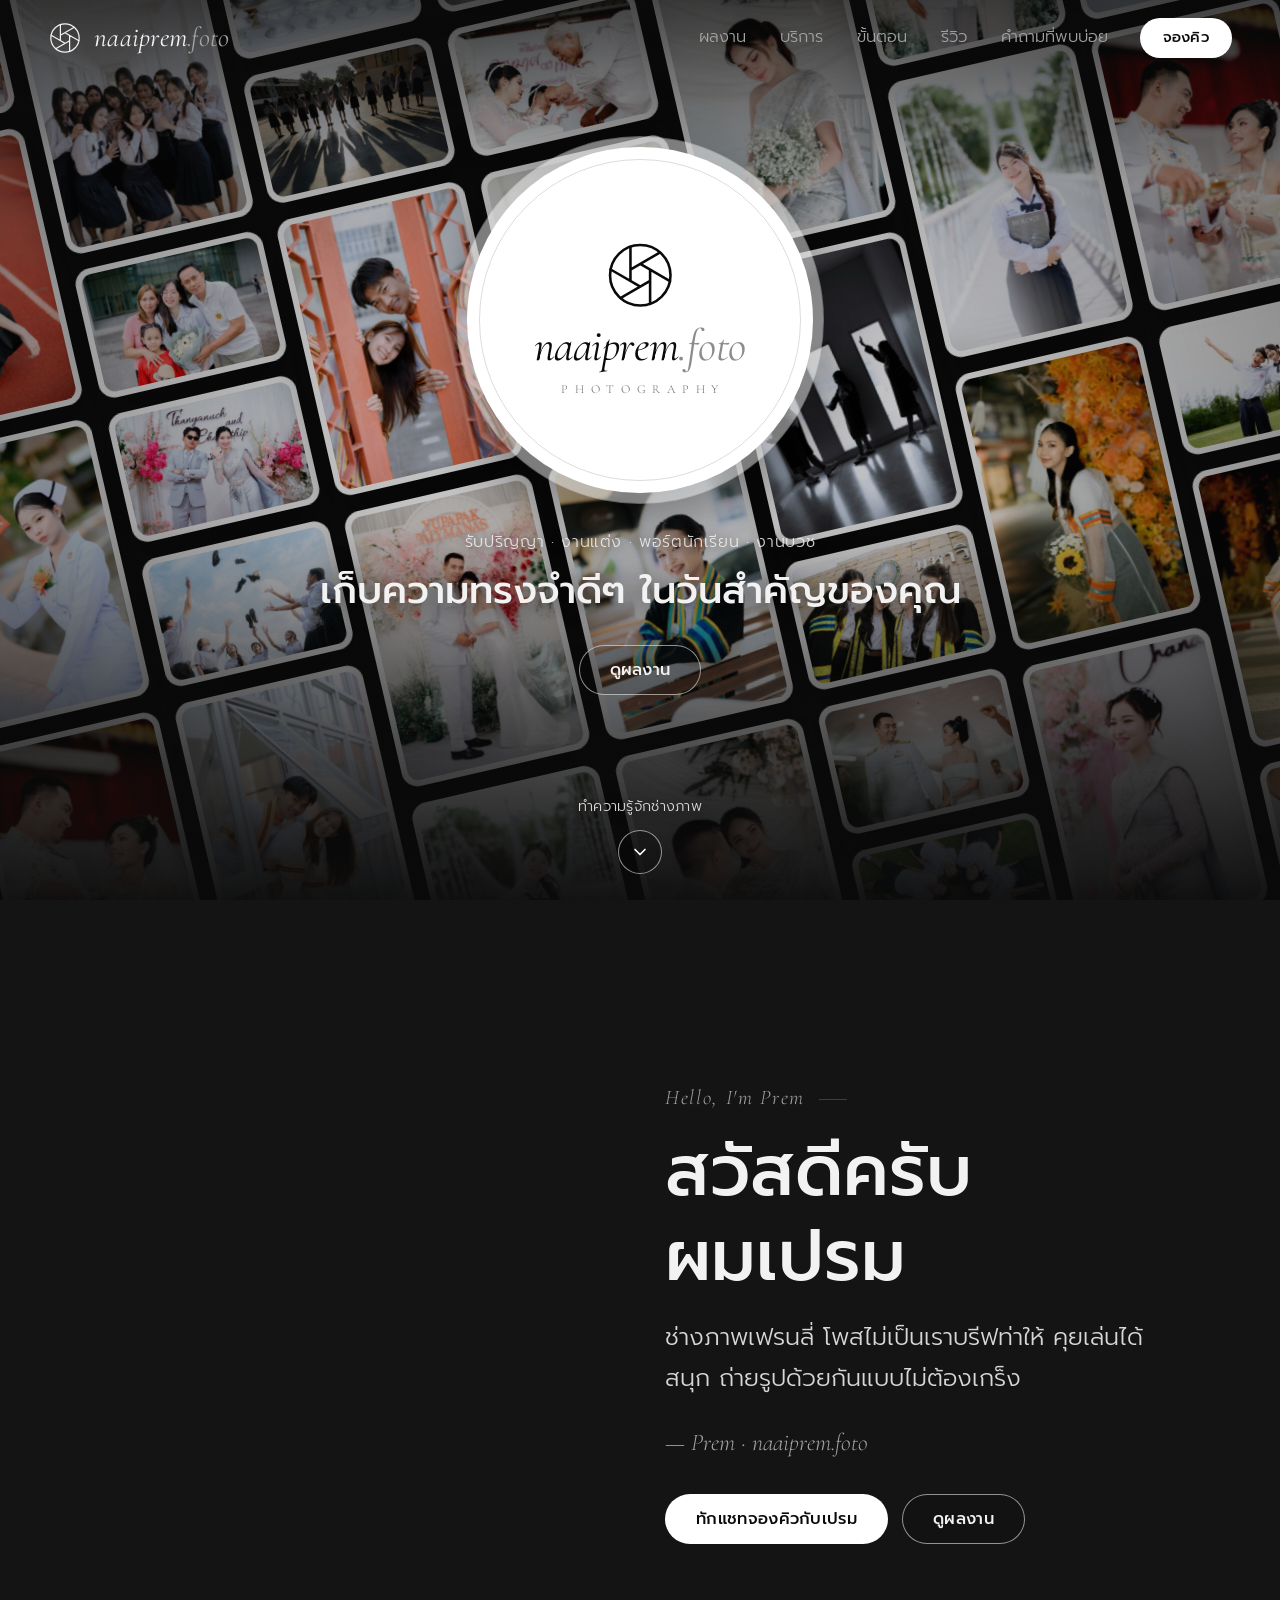
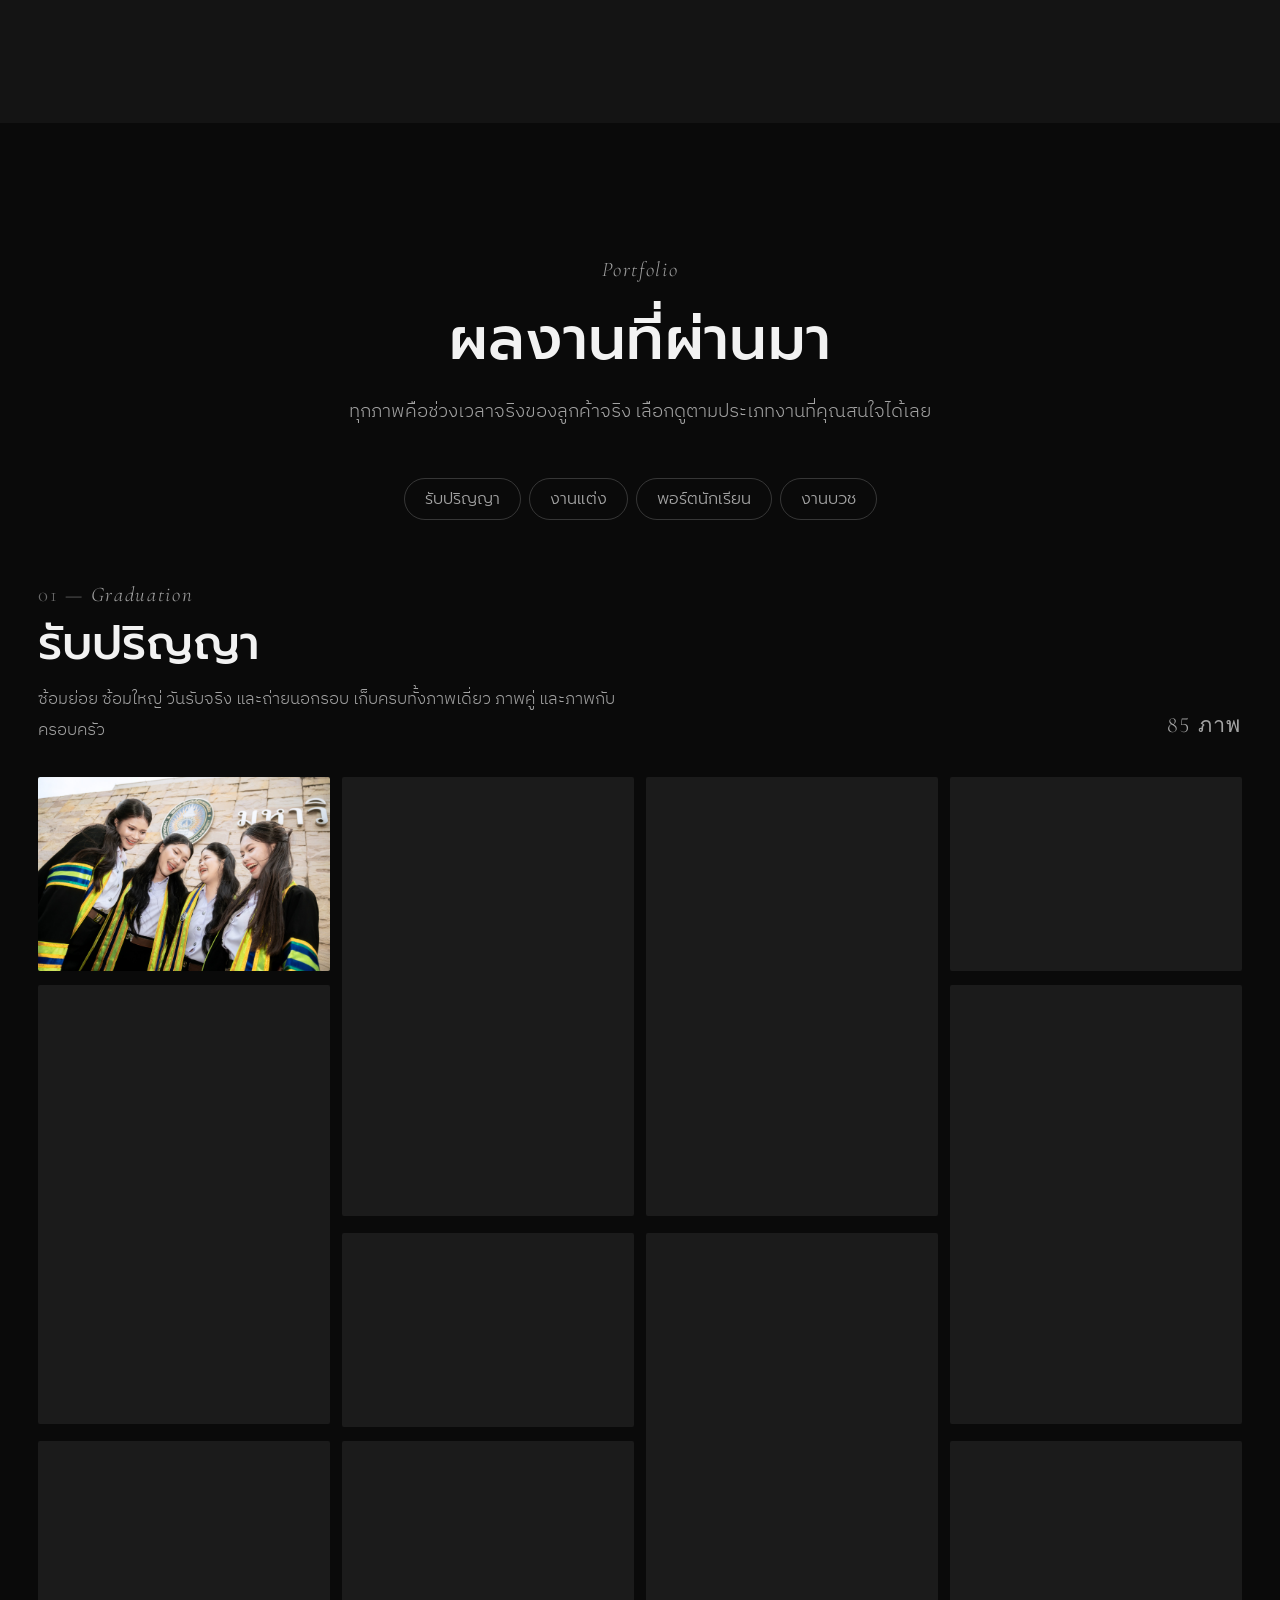
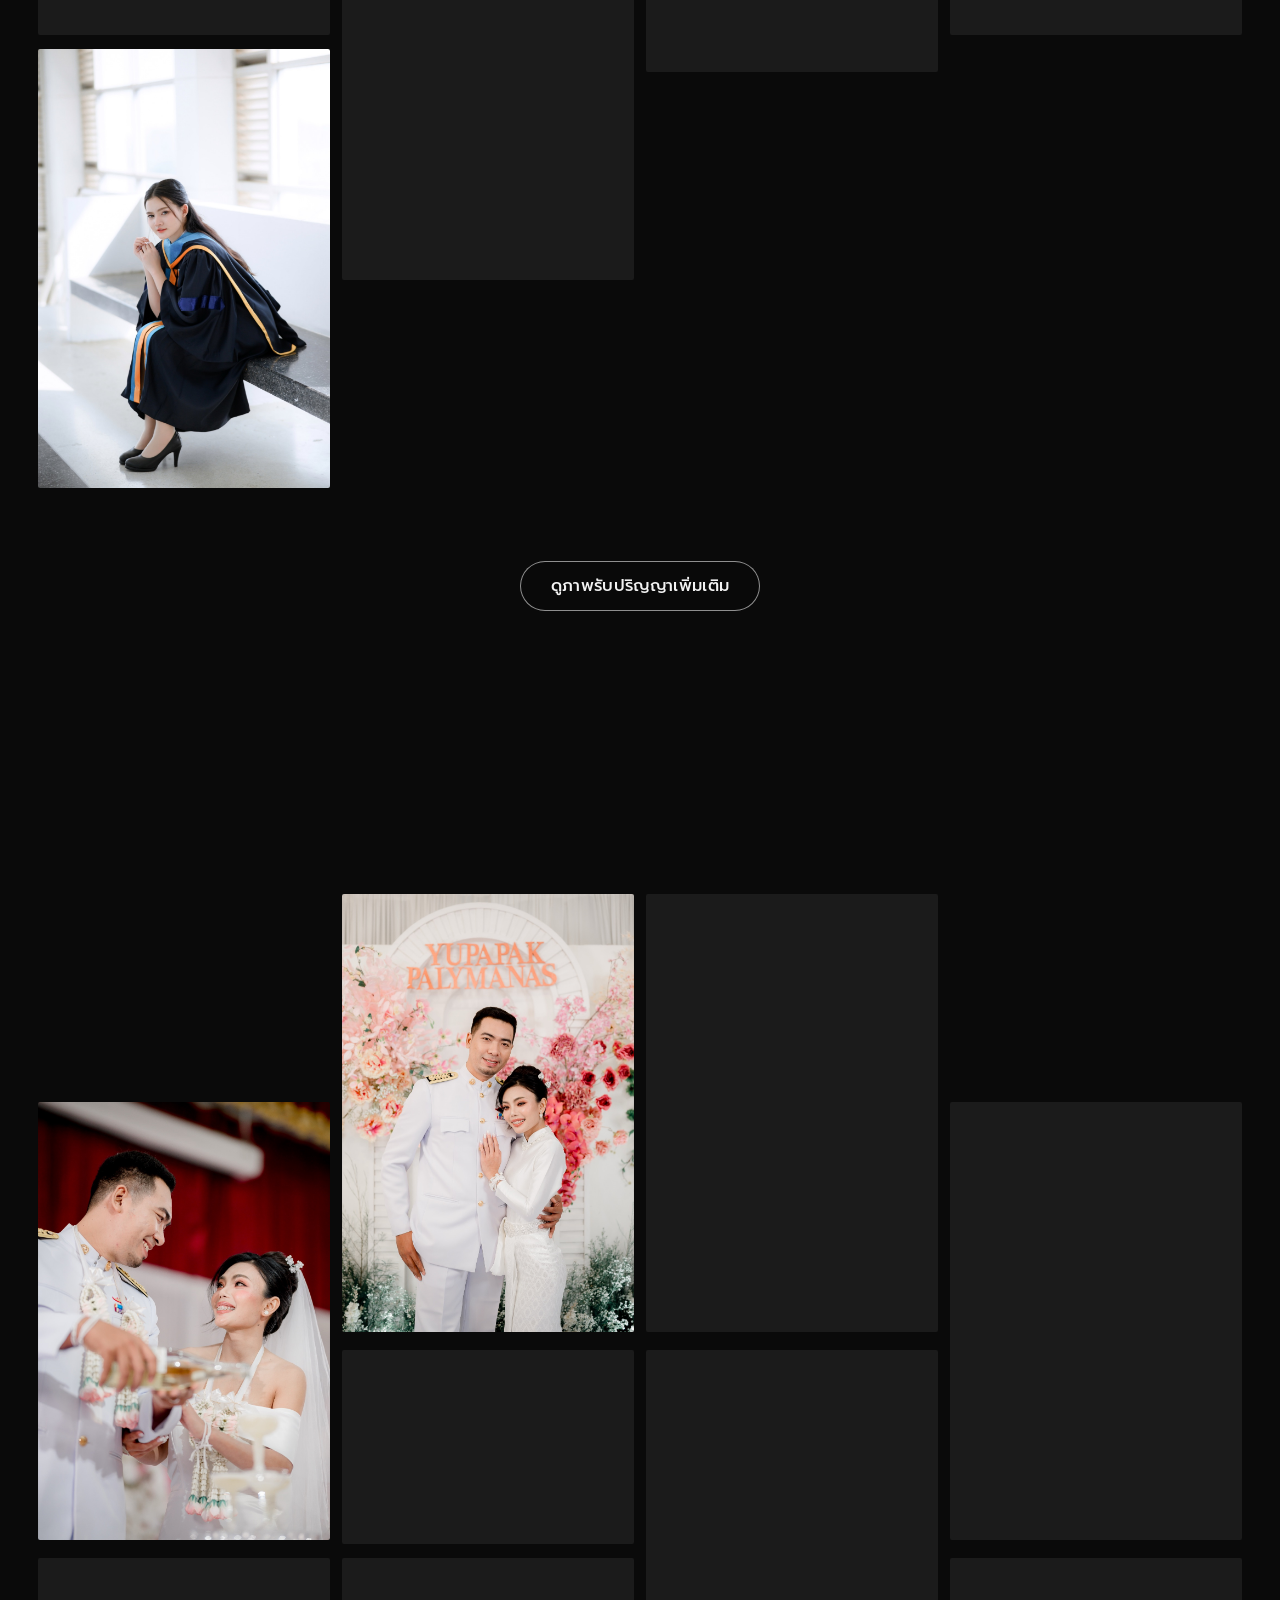
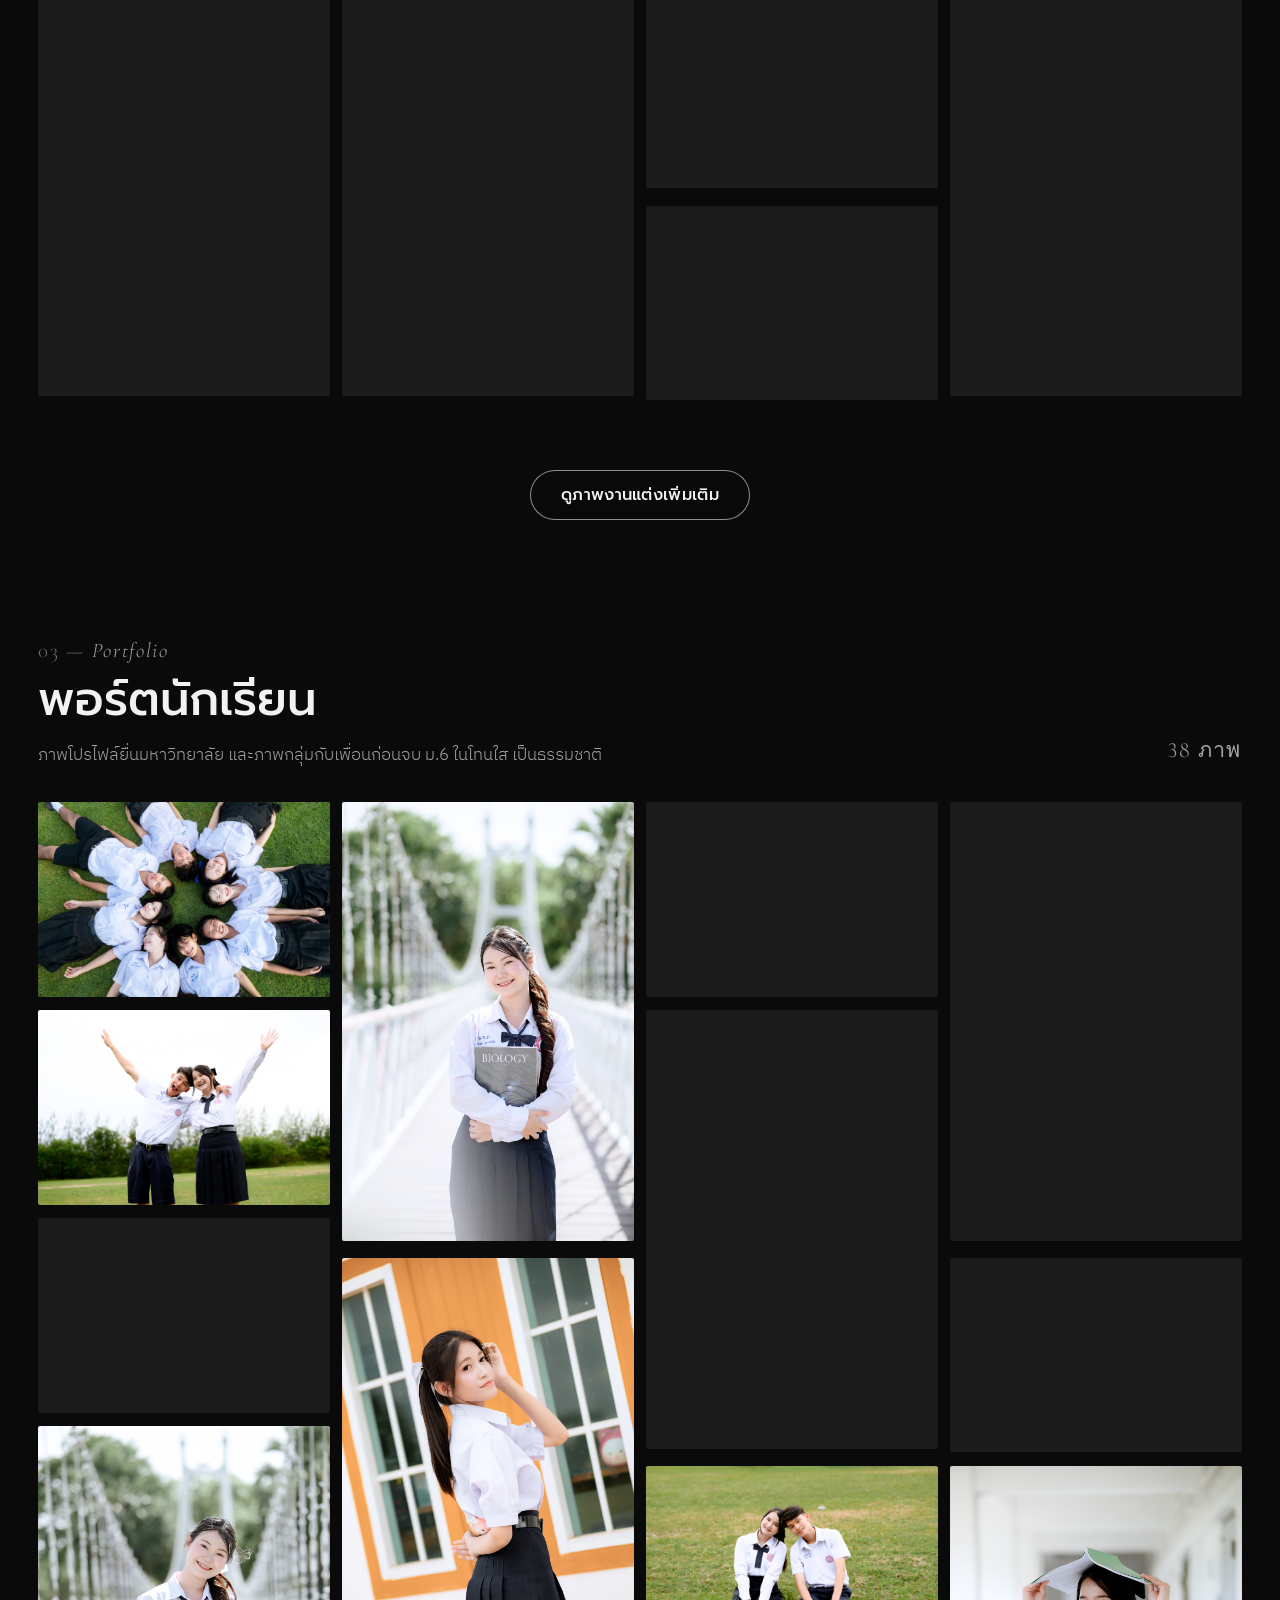
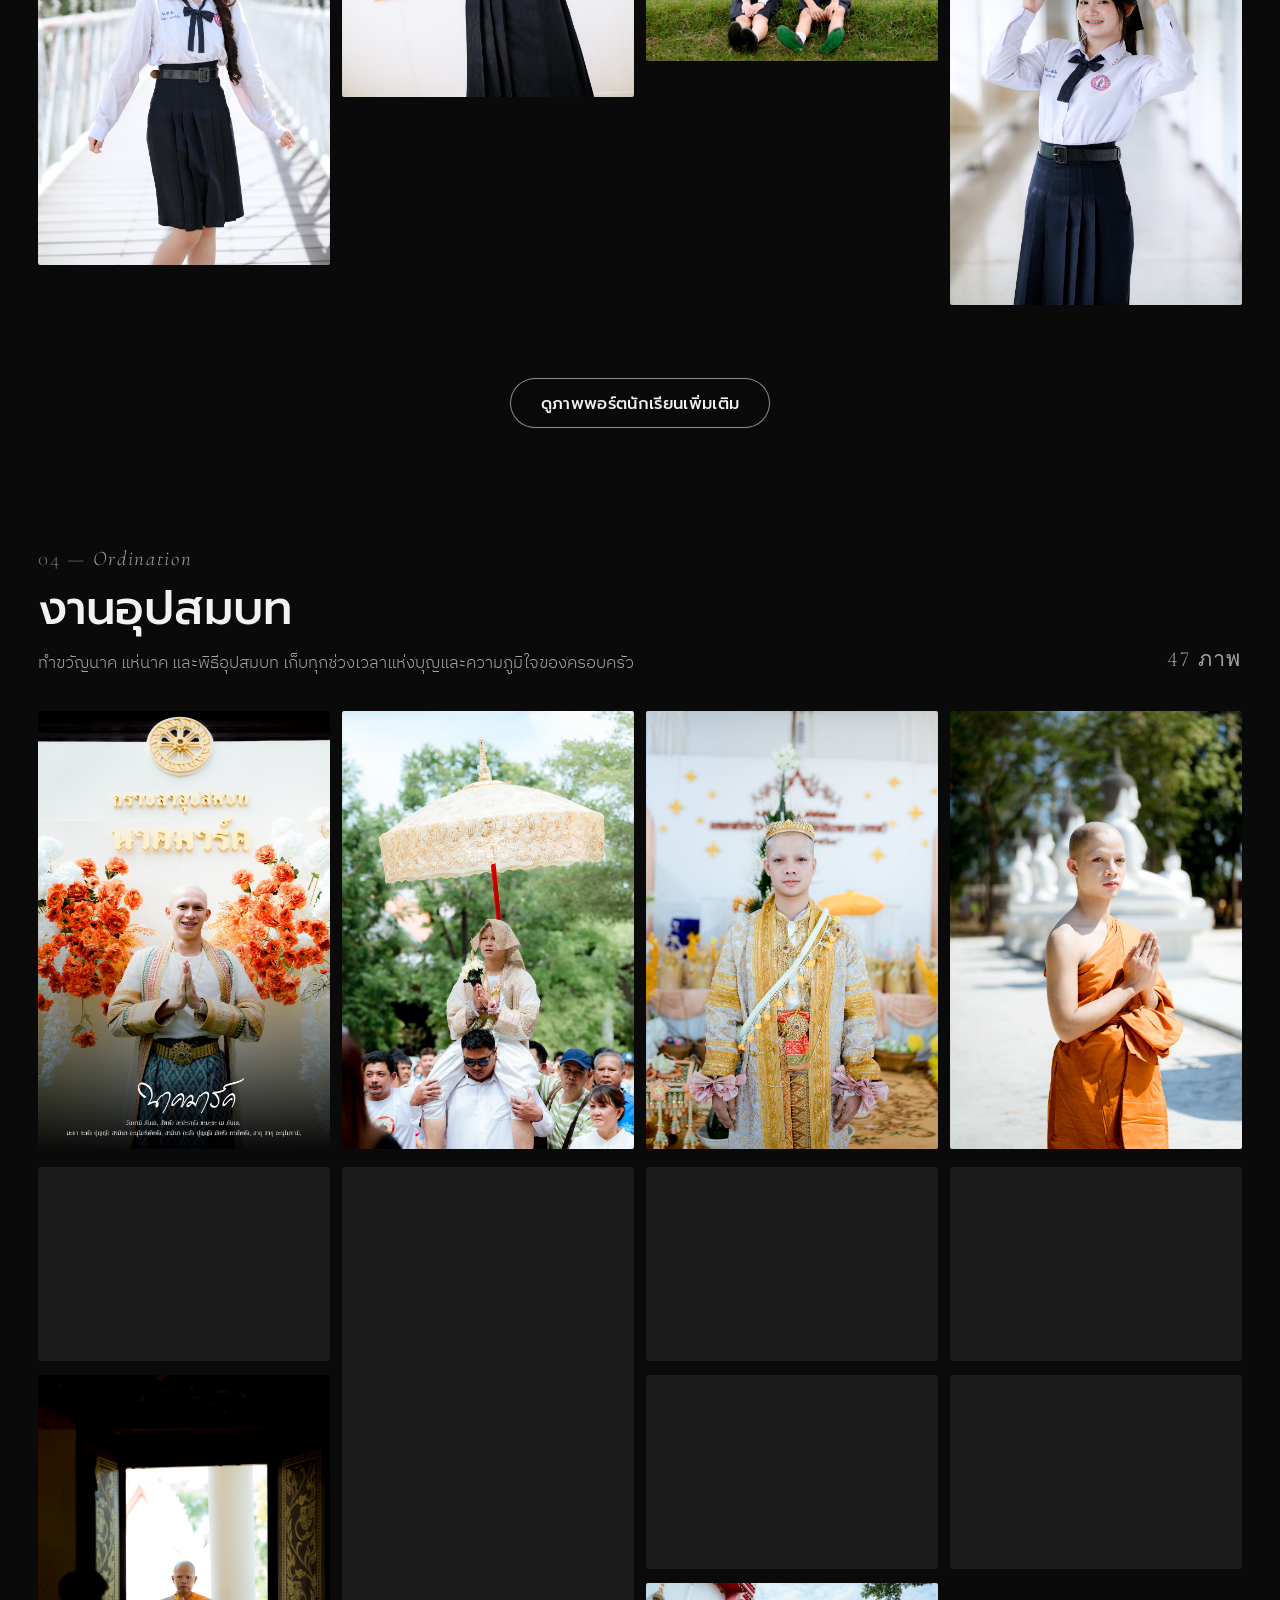
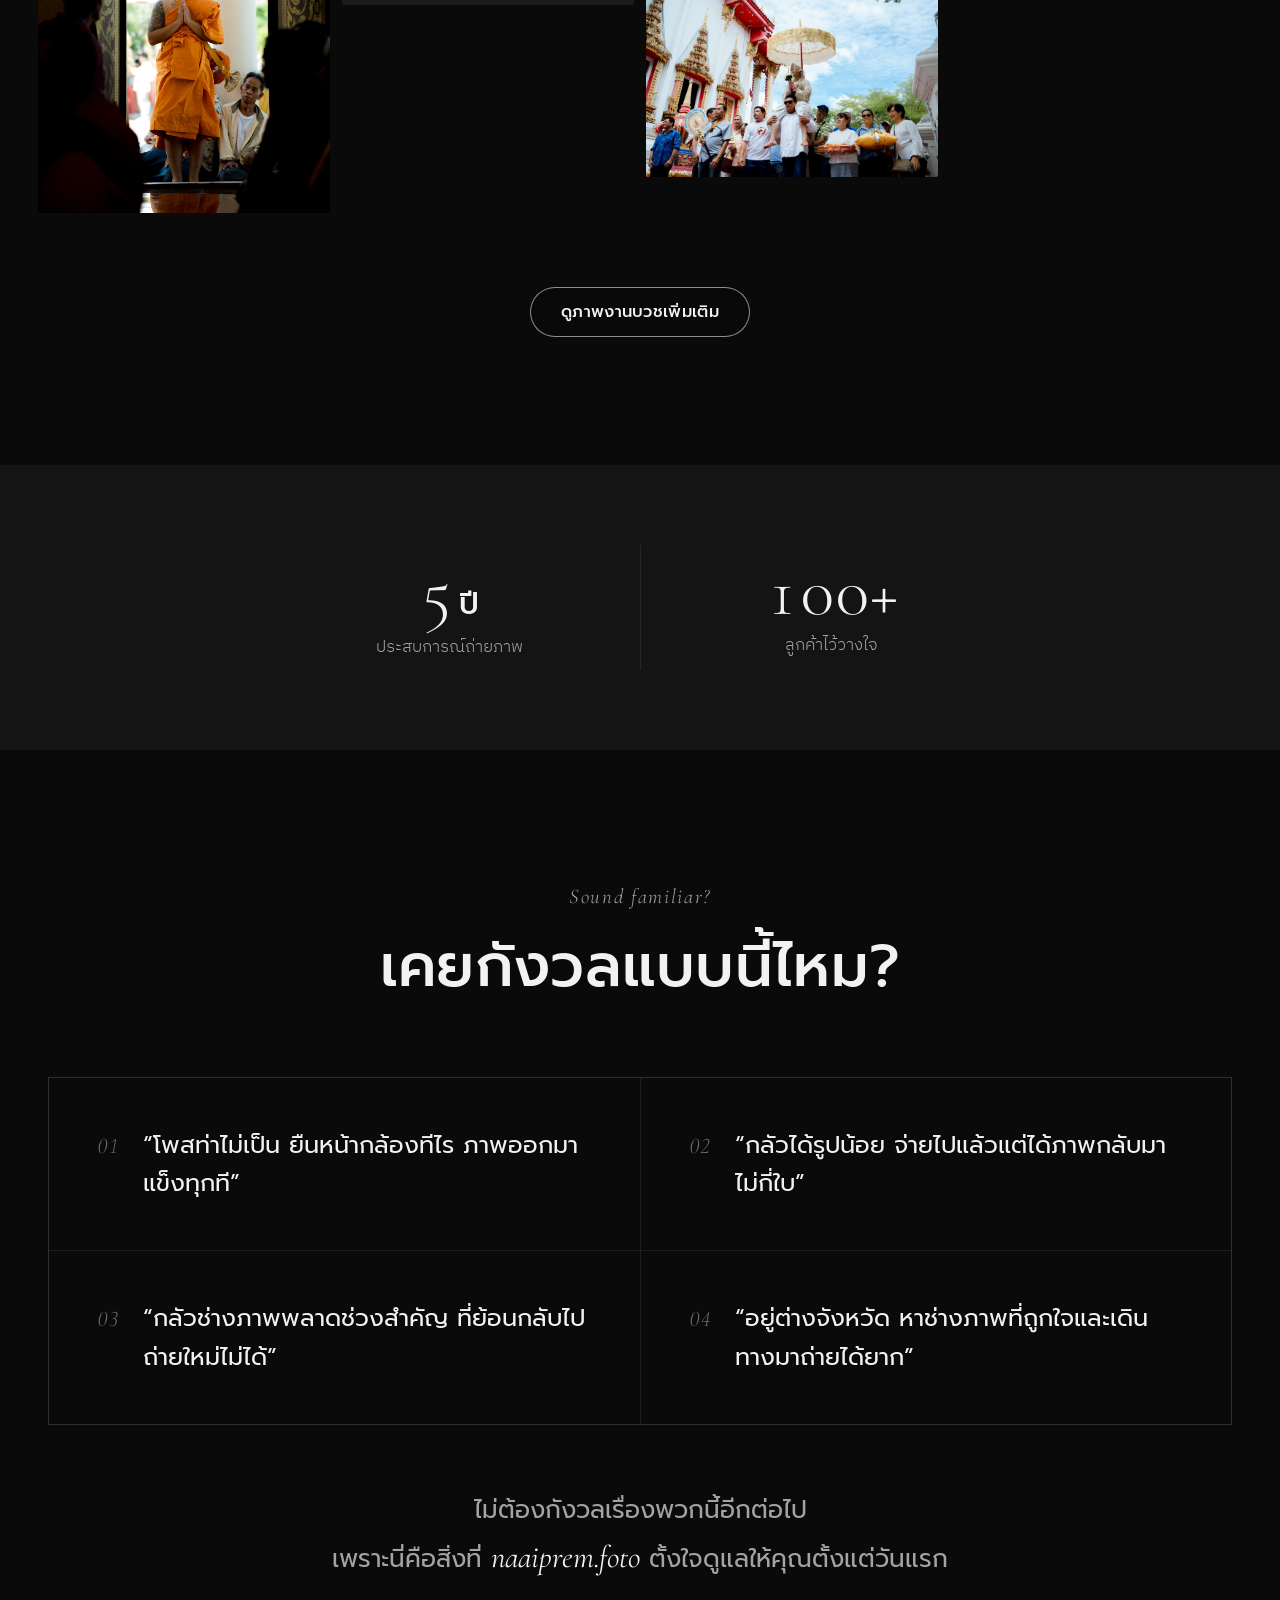
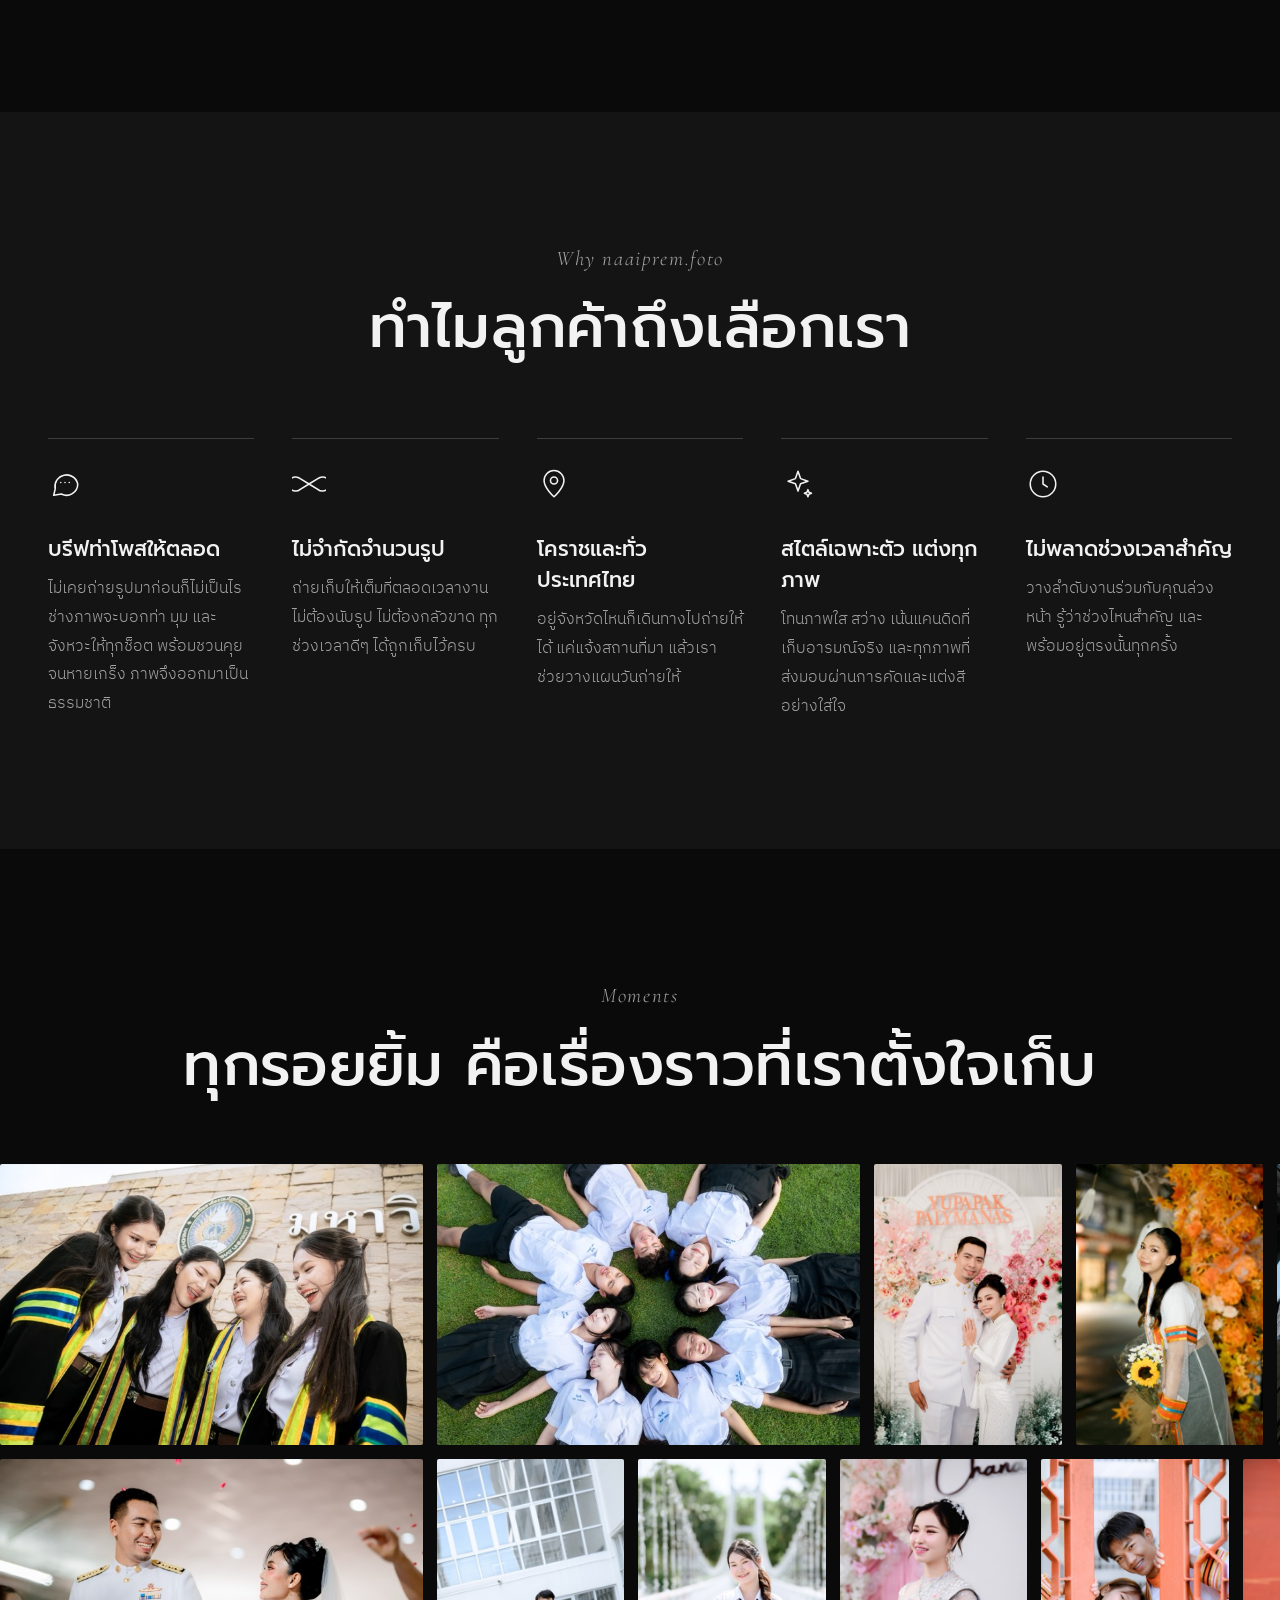
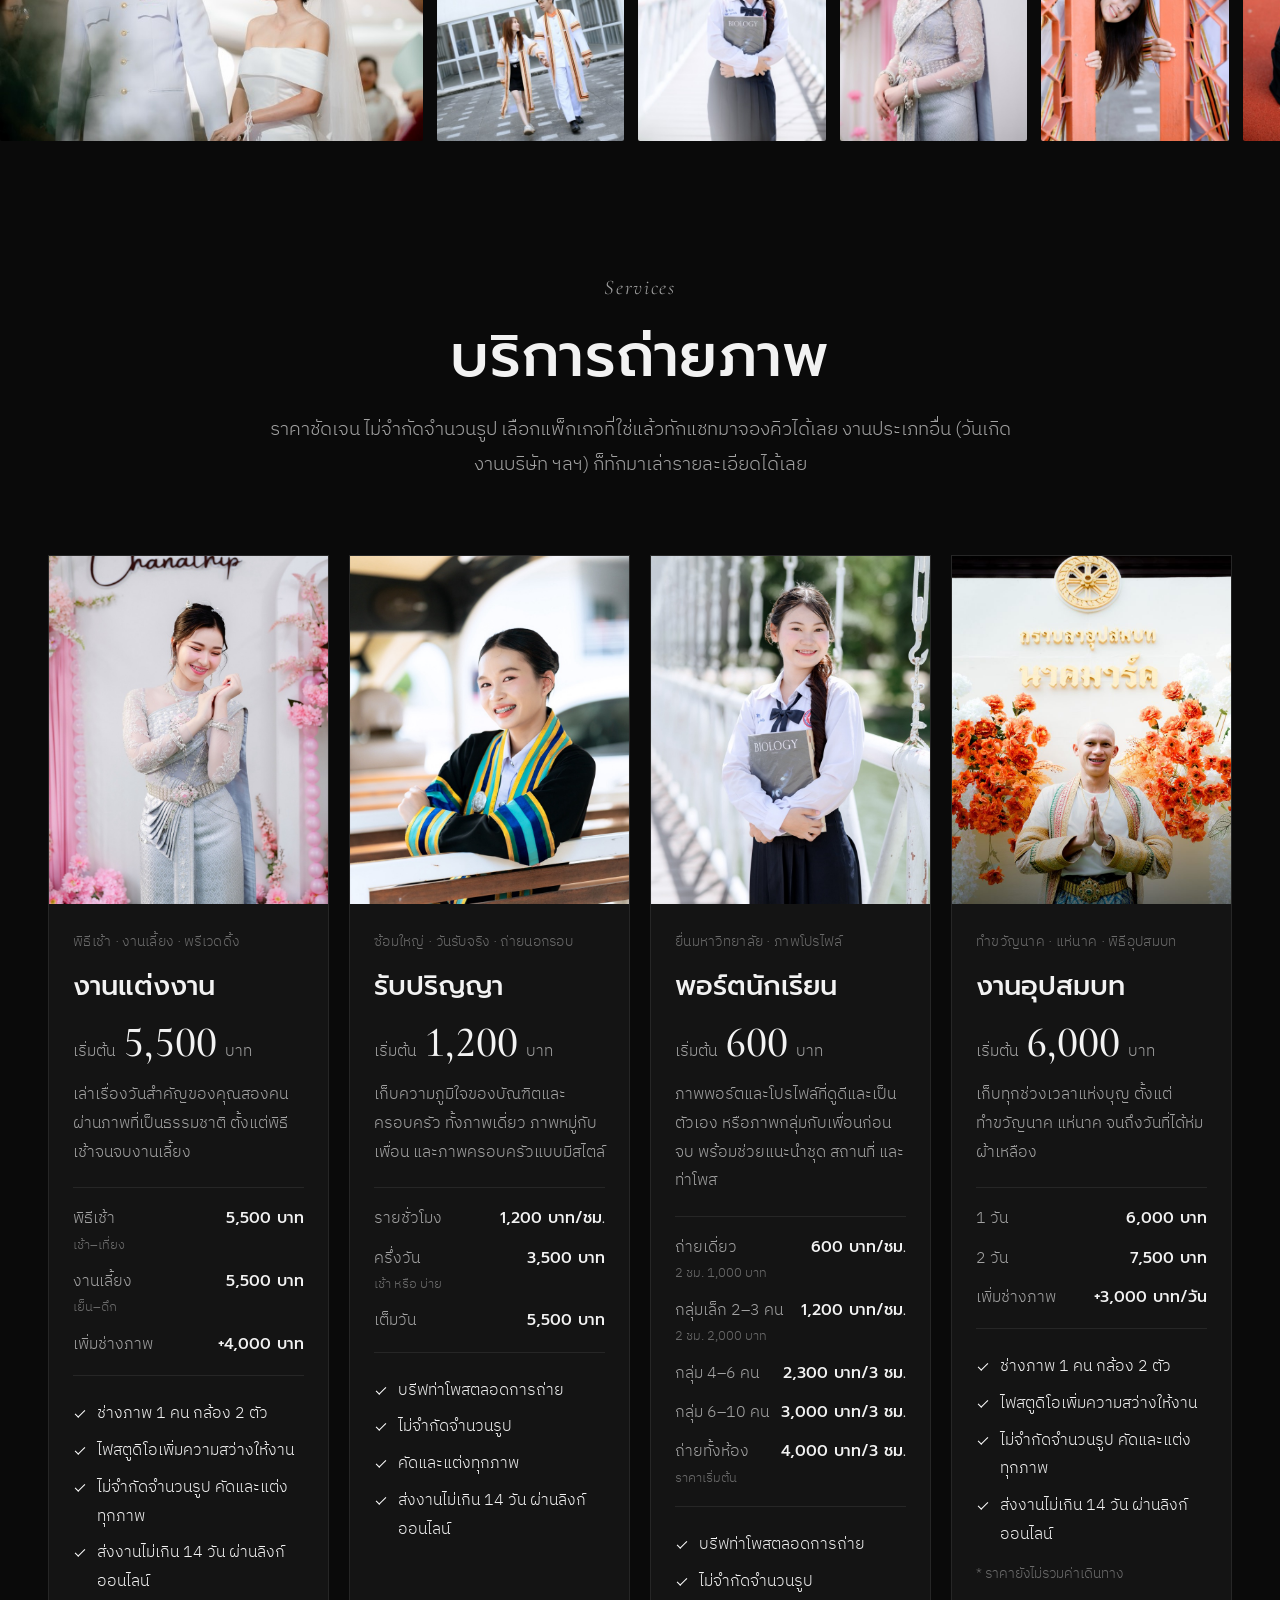
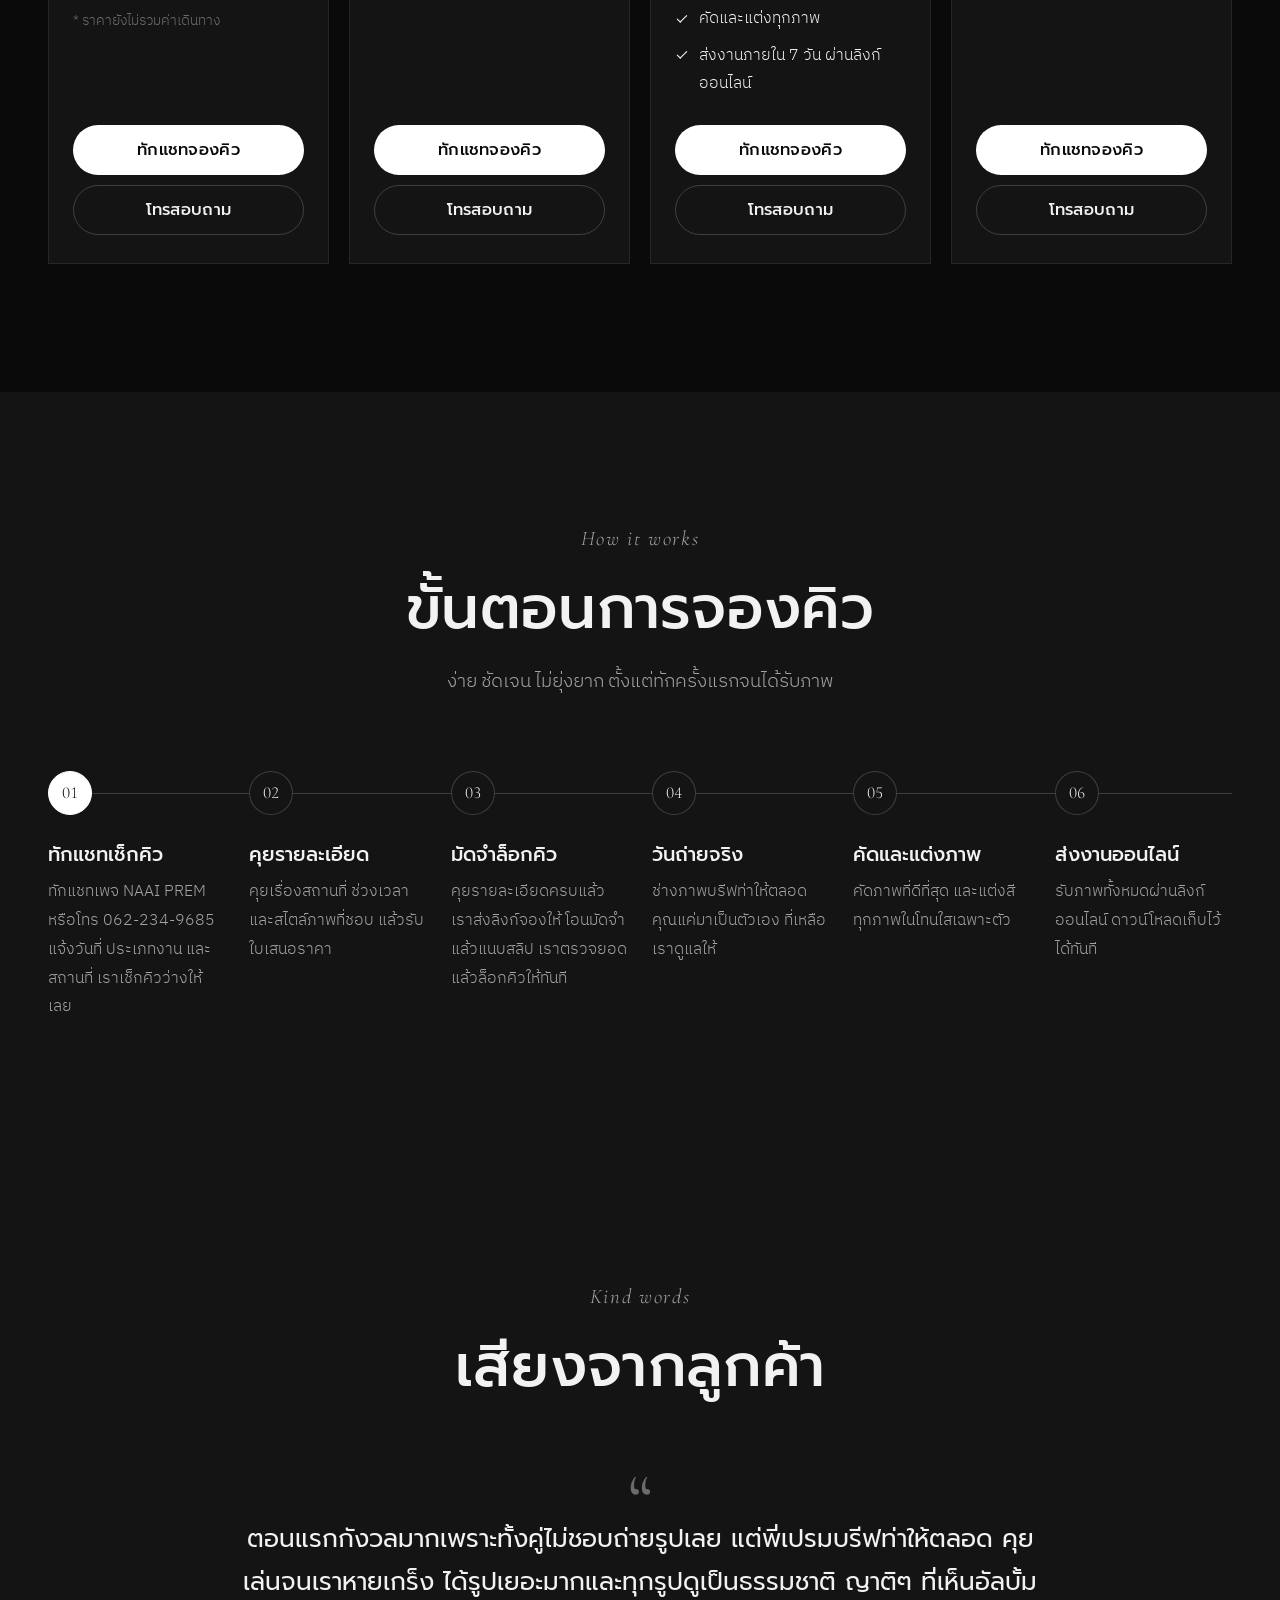
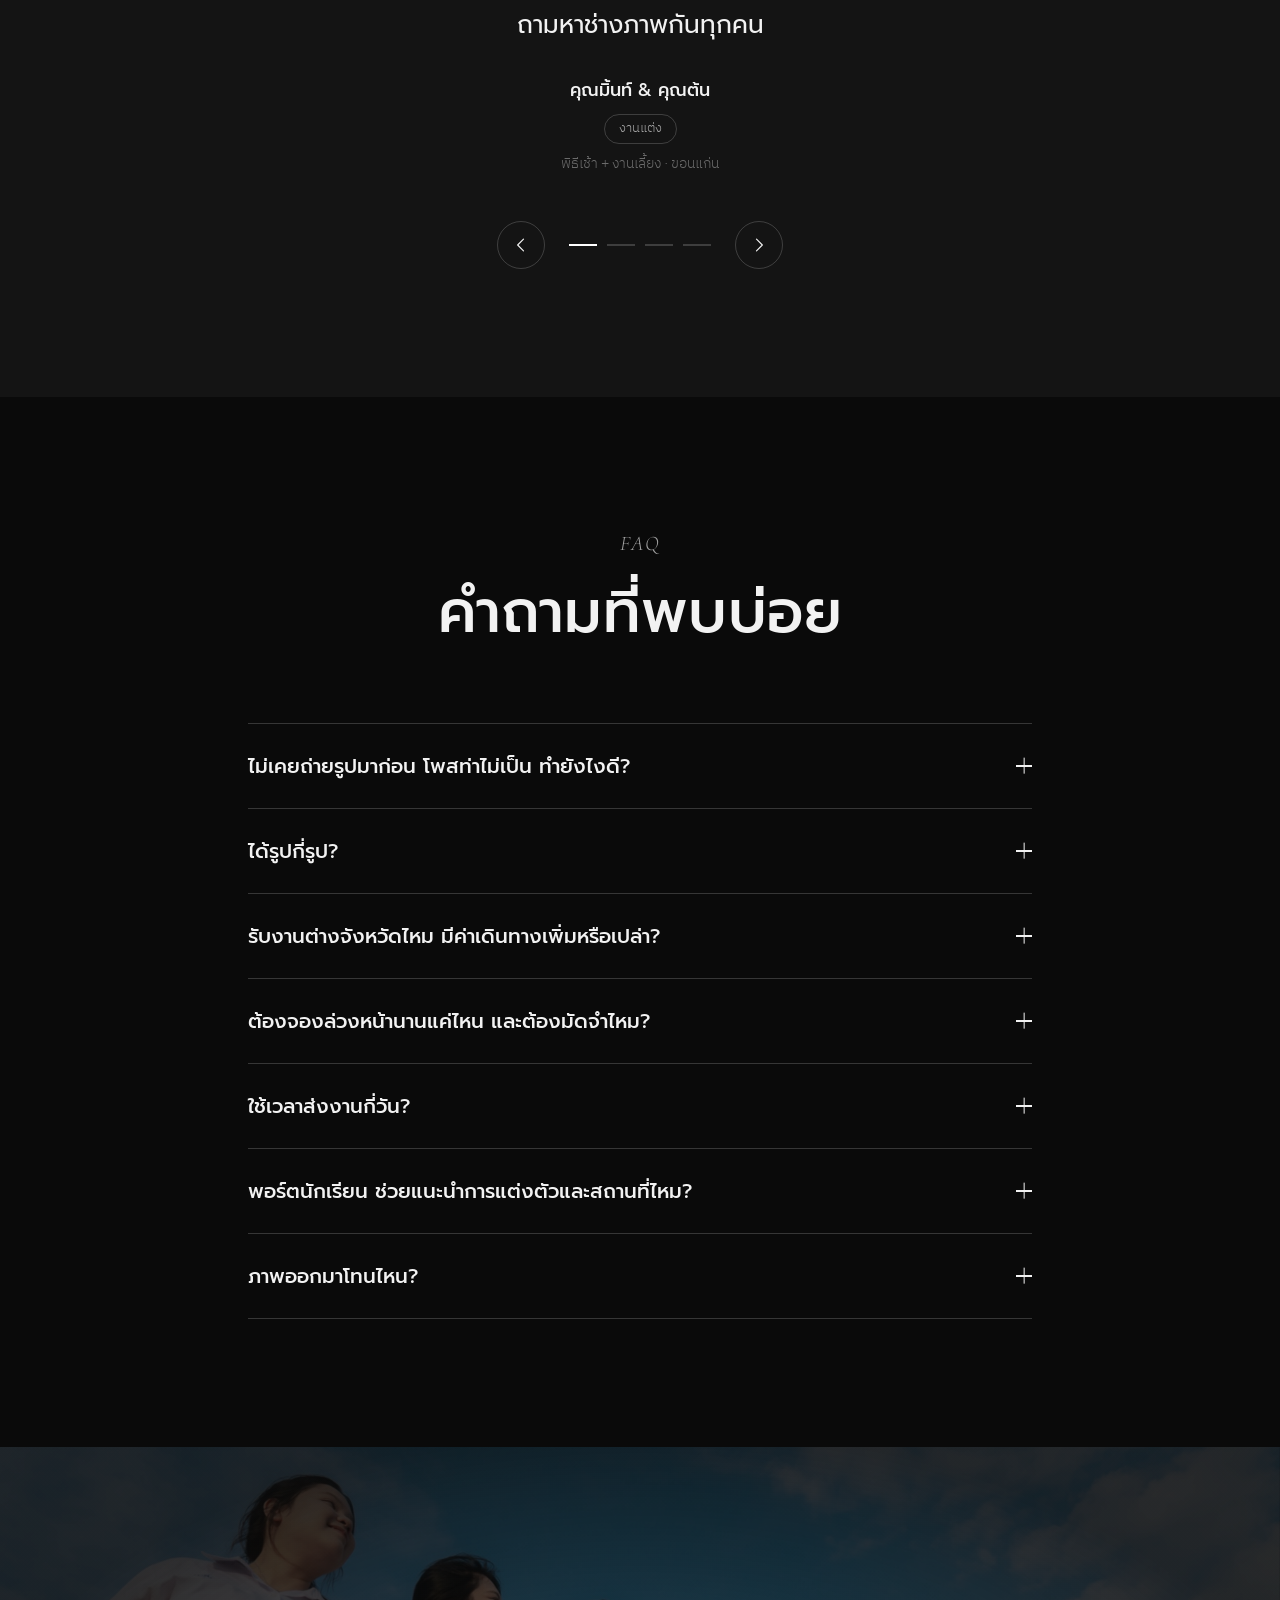
==== commit 2b0ba3dd: "Re-enable booking form as an unlisted page (link shared manually from chat) Co-Authored-By: Claude O" ====
--- a/index.html
+++ b/index.html
@@ -479,7 +479,7 @@
           <li class="step reveal" data-delay="2">
             <span class="step__num">03</span>
             <h3 class="step__title">มัดจำล็อกคิว</h3>
-            <p class="step__text">โอนมัดจำแล้วส่งสลิปในแชท เราตรวจยอดแล้วยืนยันล็อกคิวให้ทันที</p>
+            <p class="step__text">คุยรายละเอียดครบแล้ว เราส่งลิงก์จองให้ โอนมัดจำแล้วแนบสลิป เราตรวจยอดแล้วล็อกคิวให้ทันที</p>
           </li>
           <li class="step reveal" data-delay="3">
             <span class="step__num">04</span>
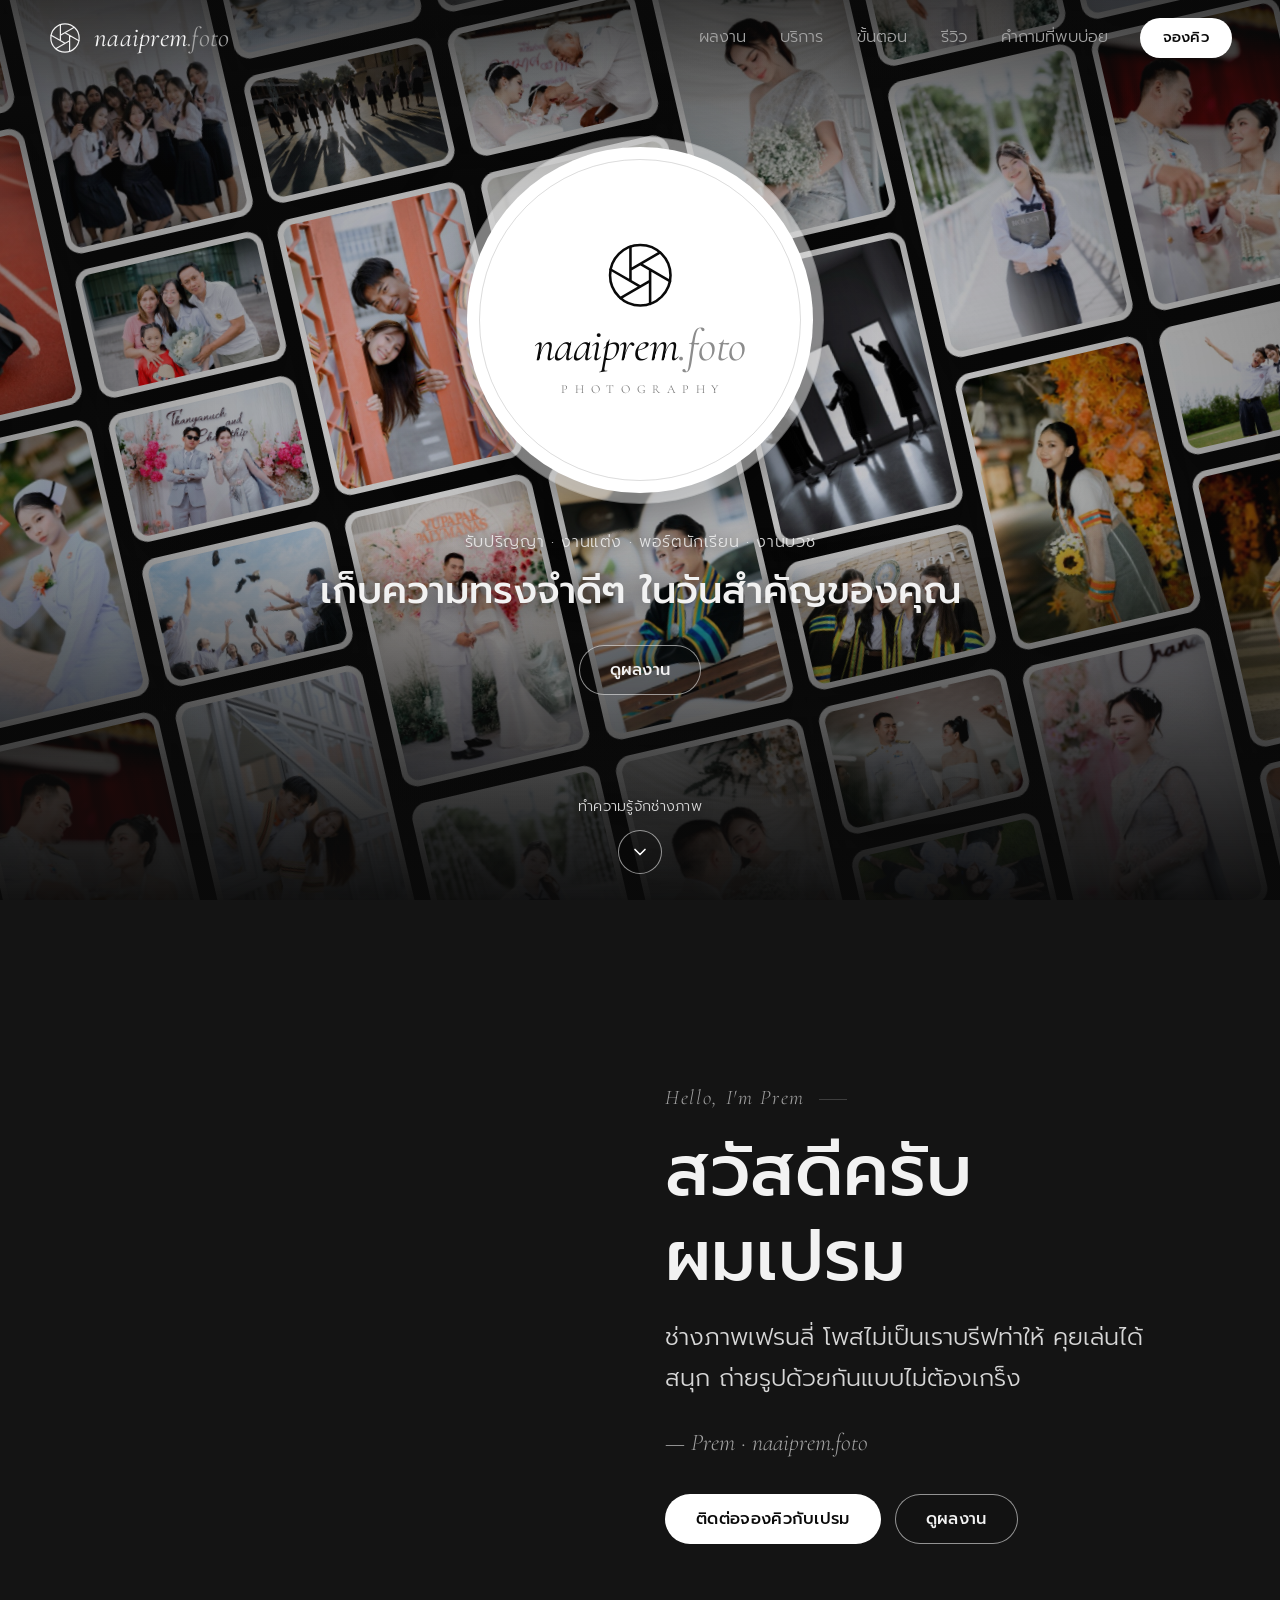
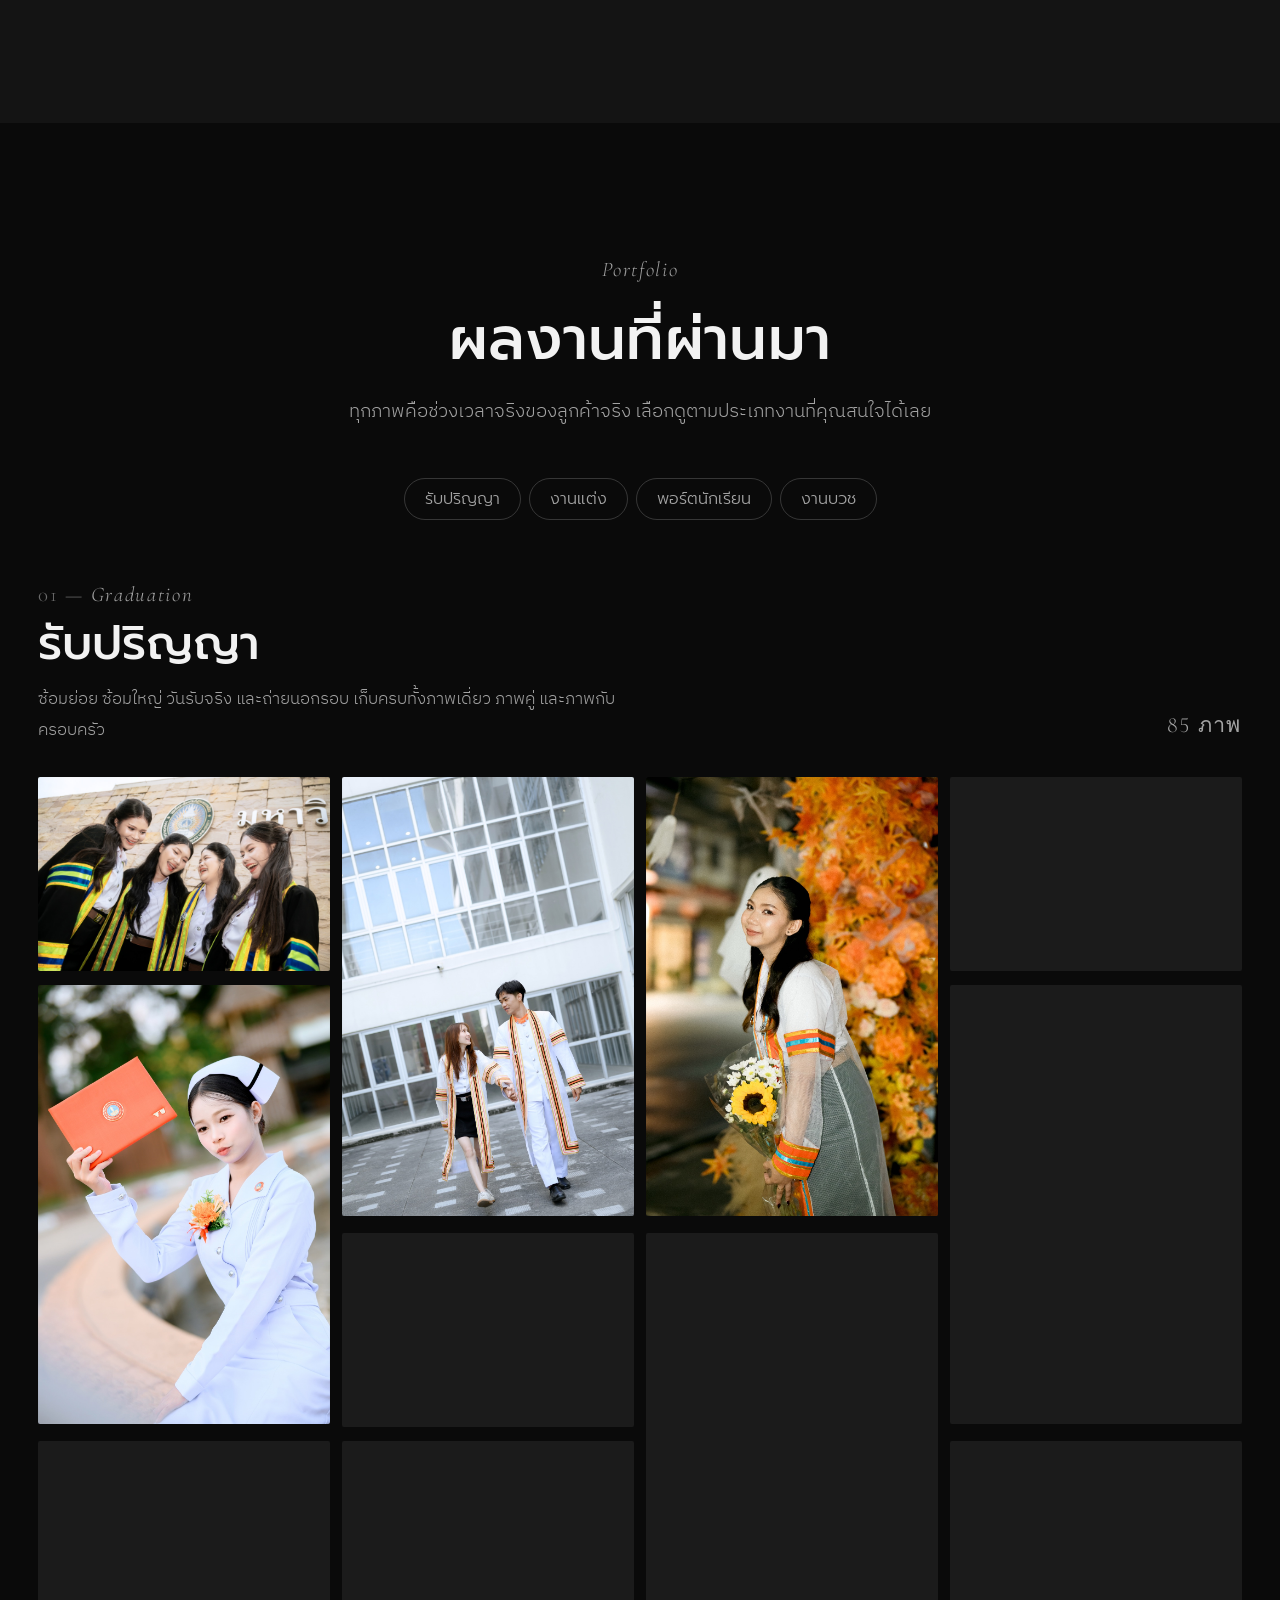
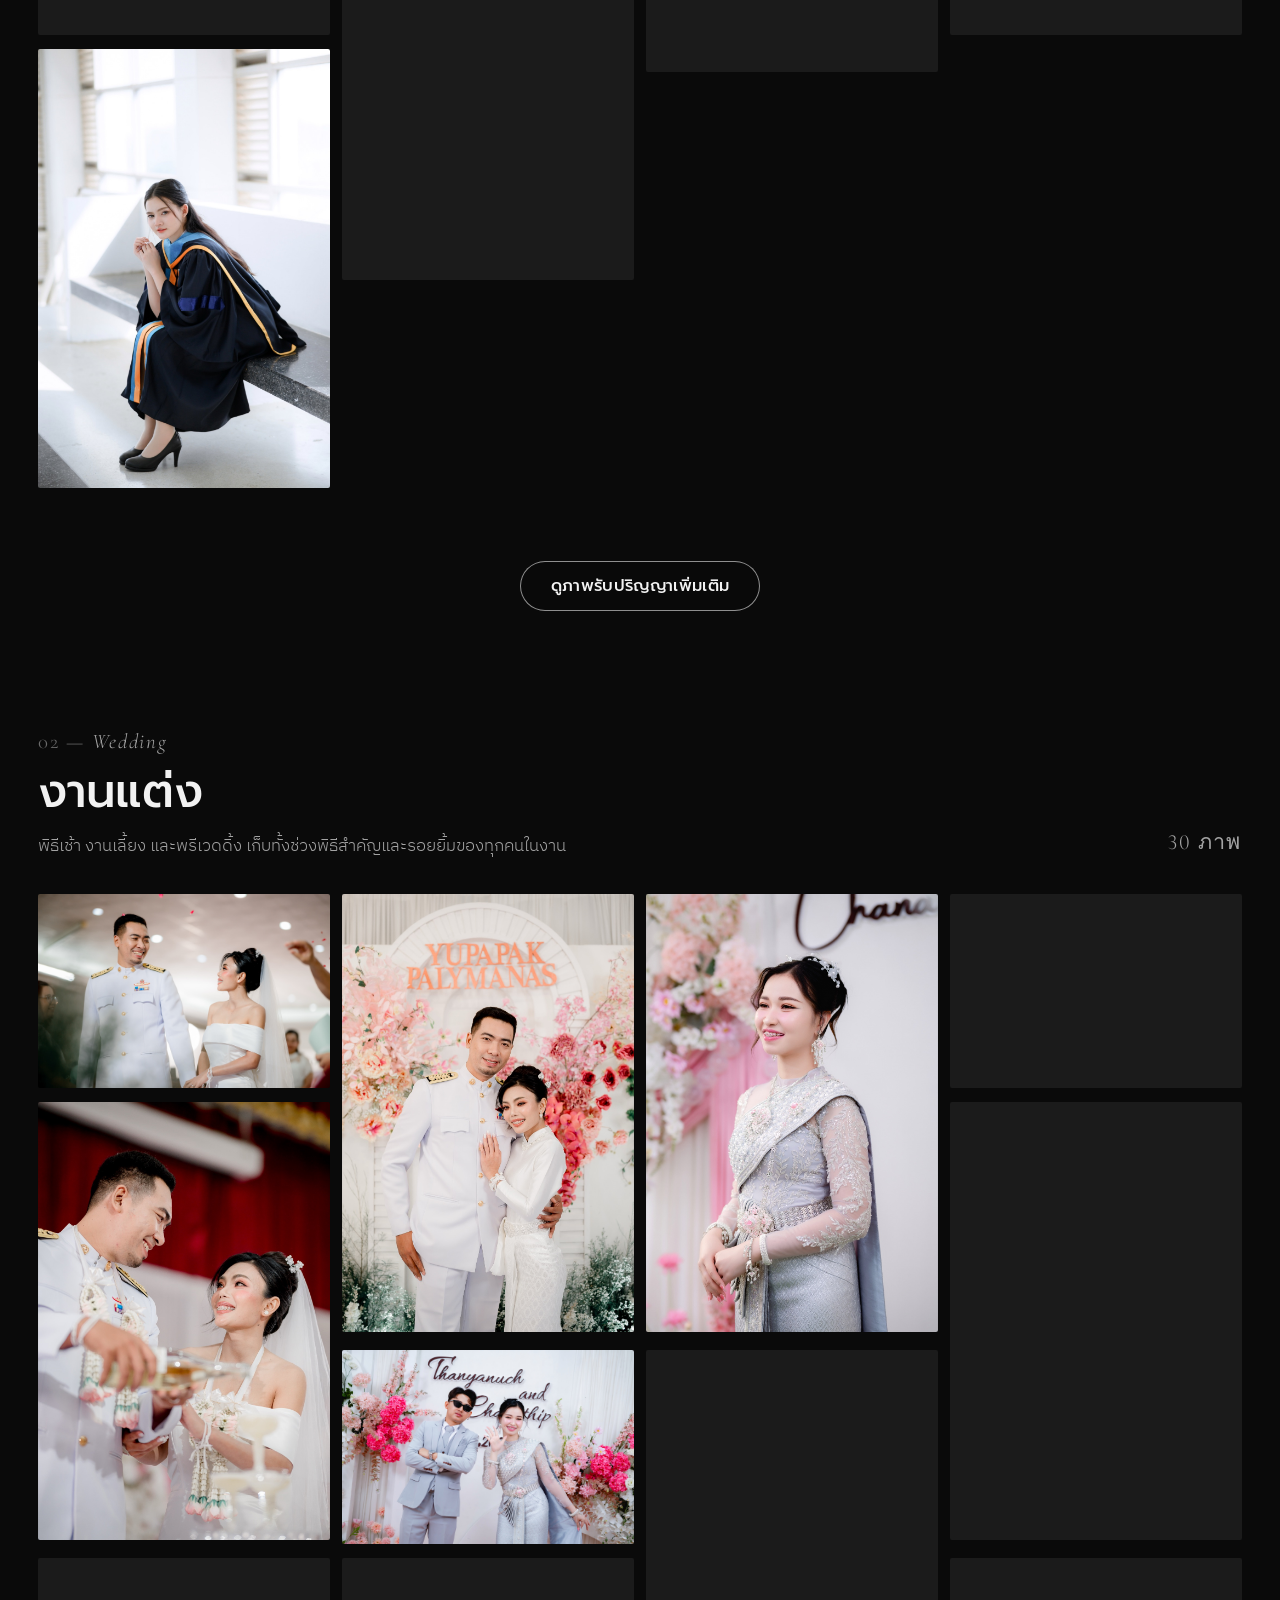
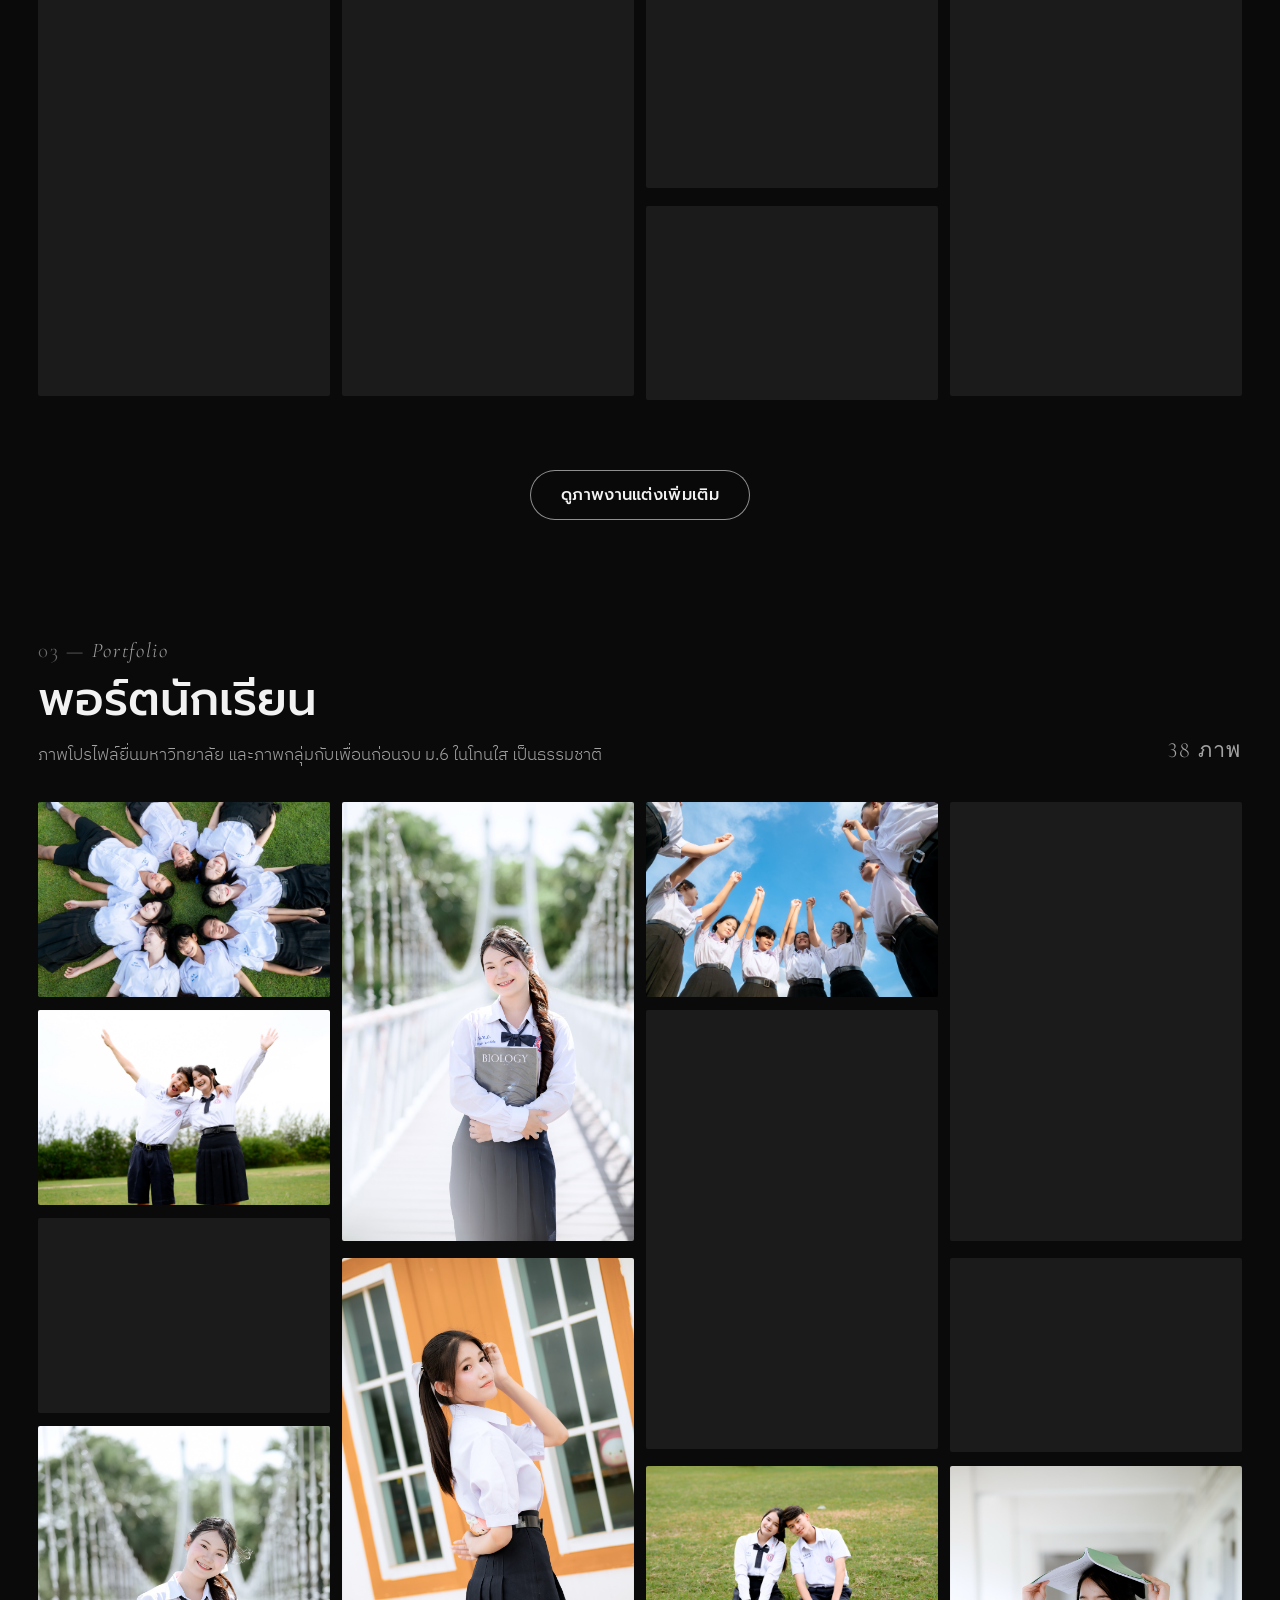
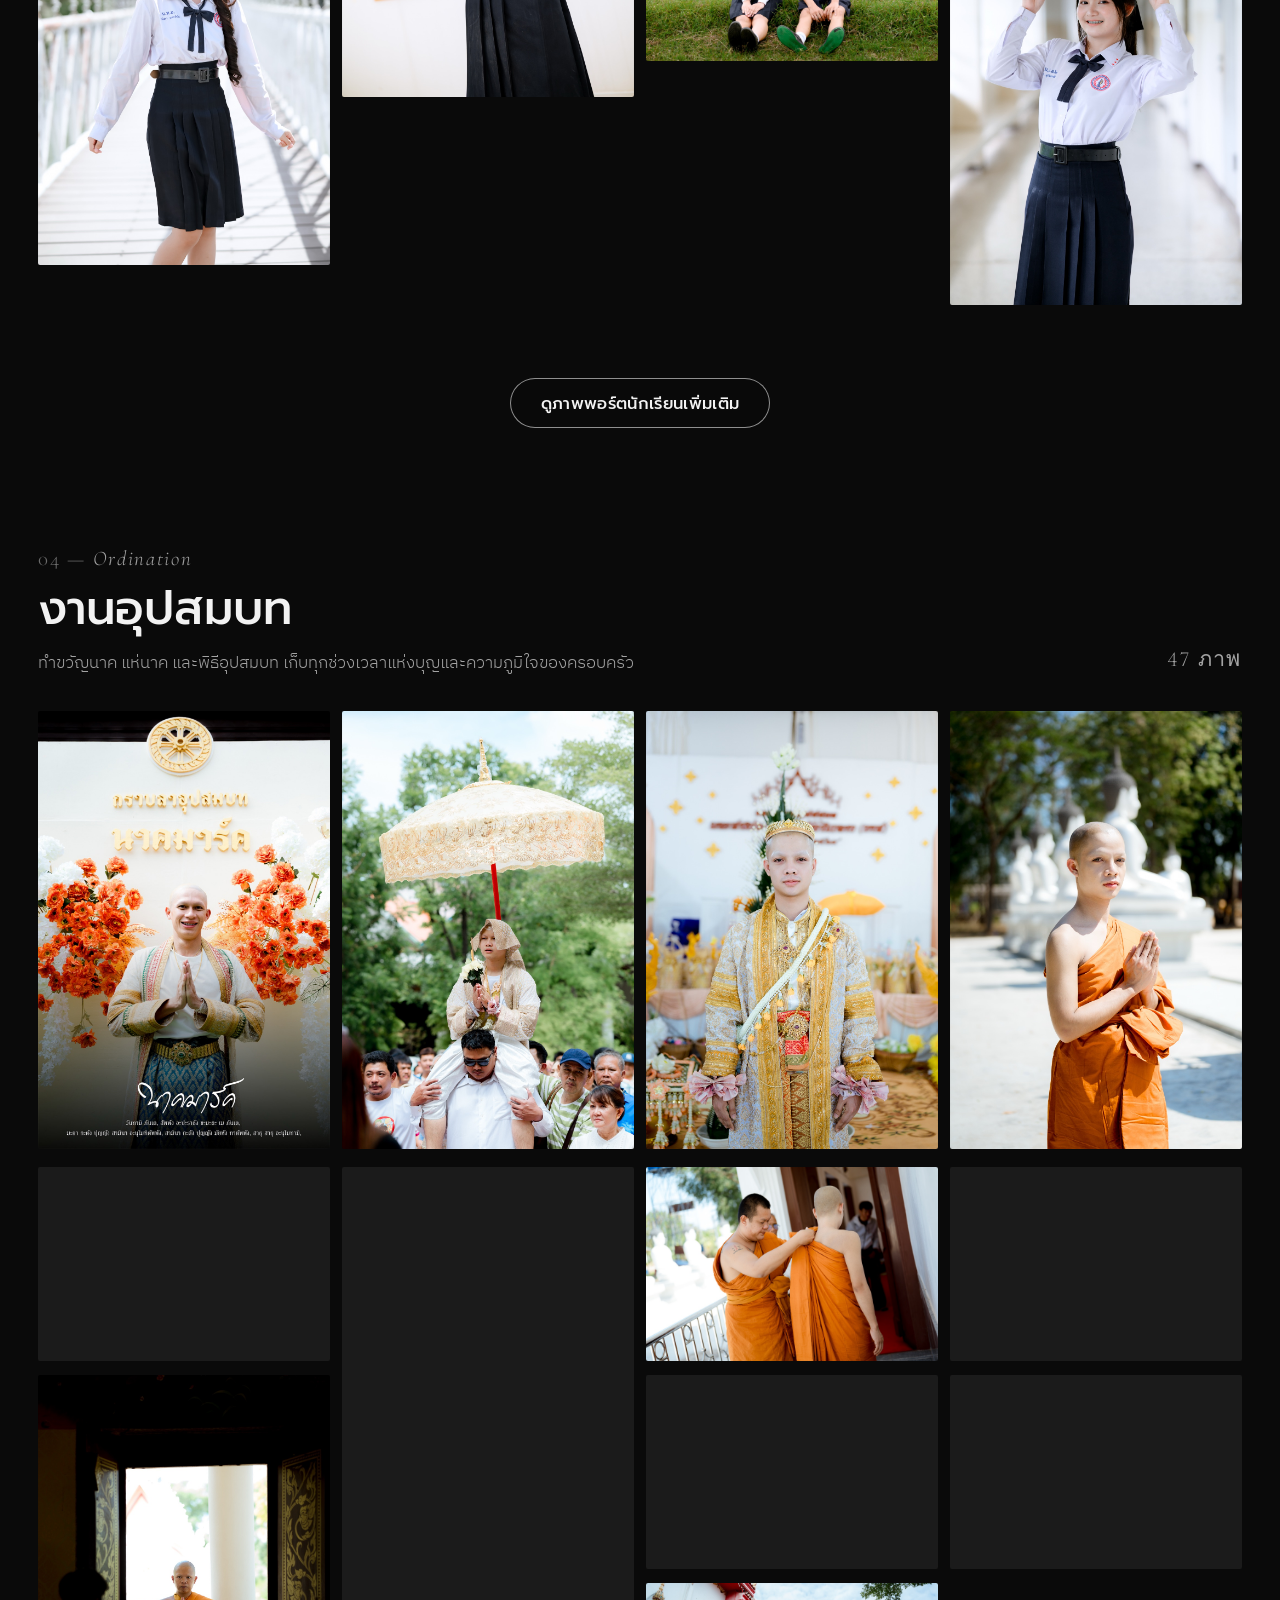
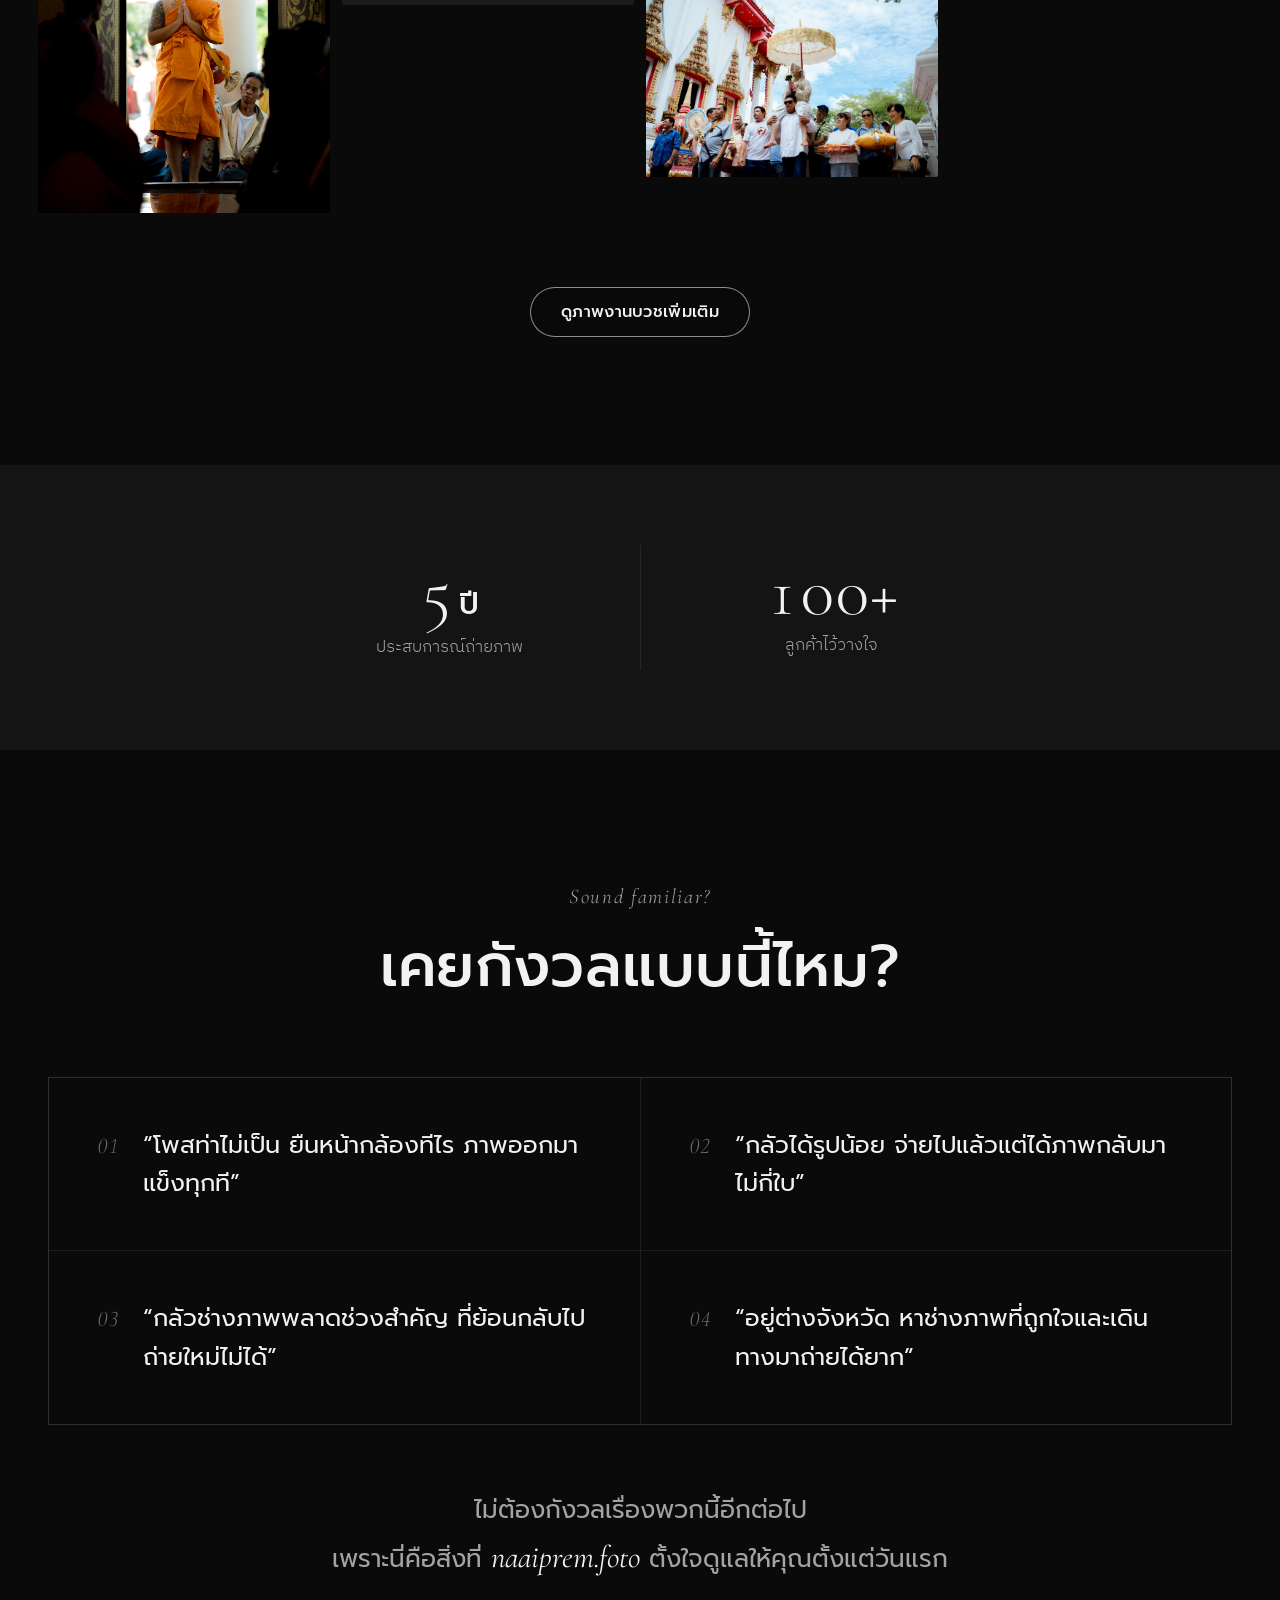
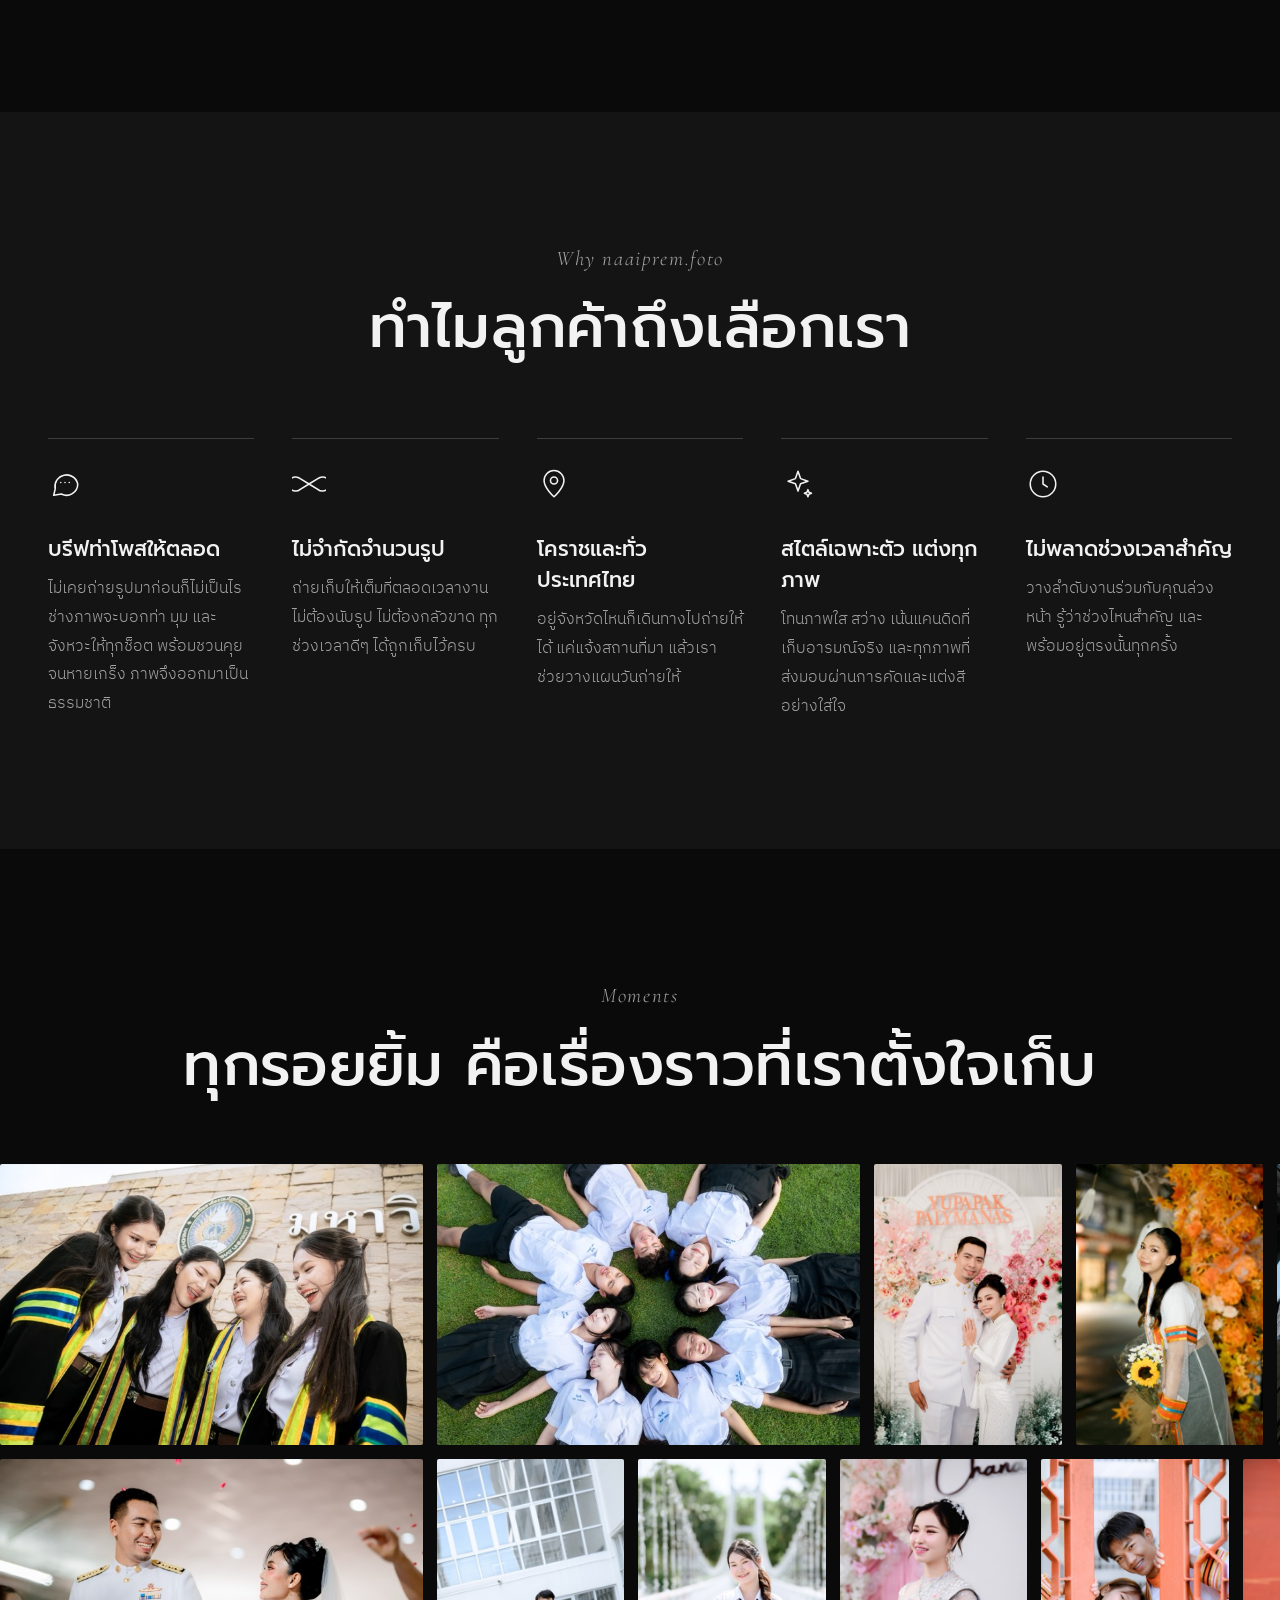
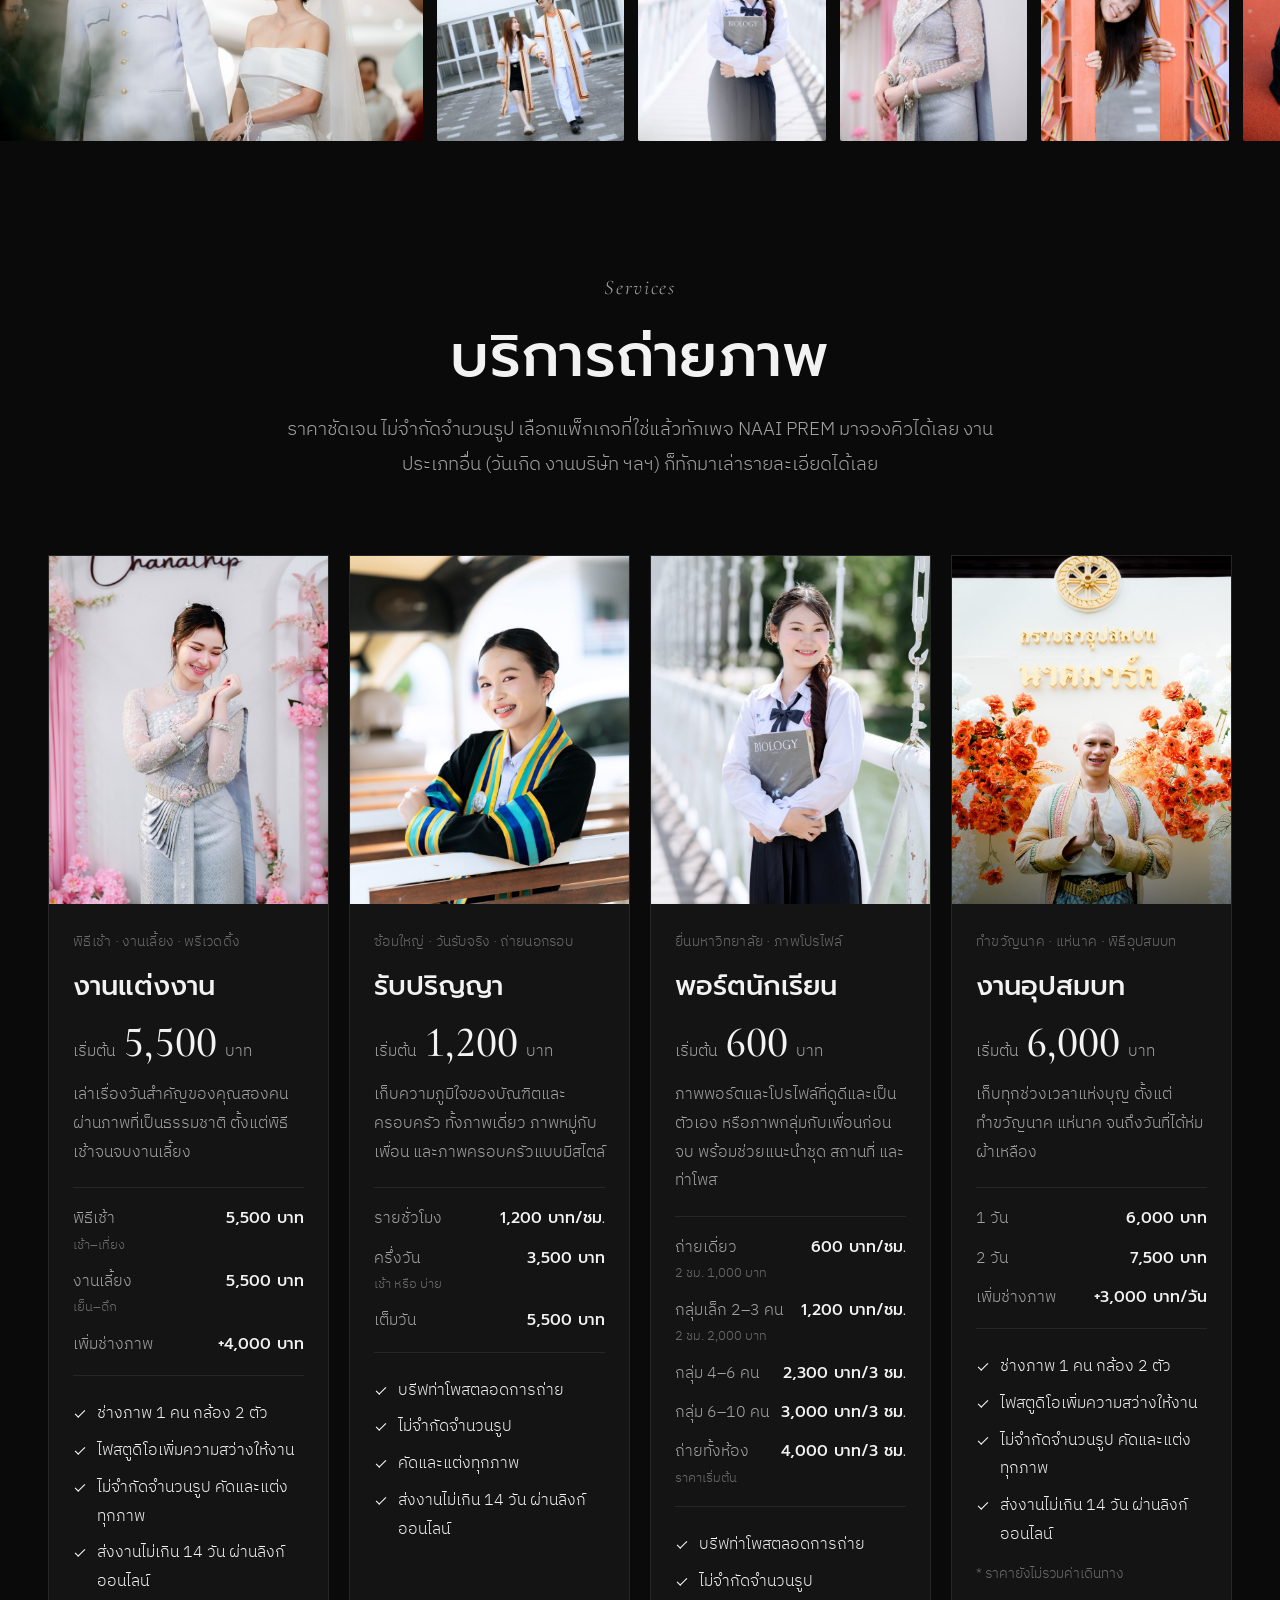
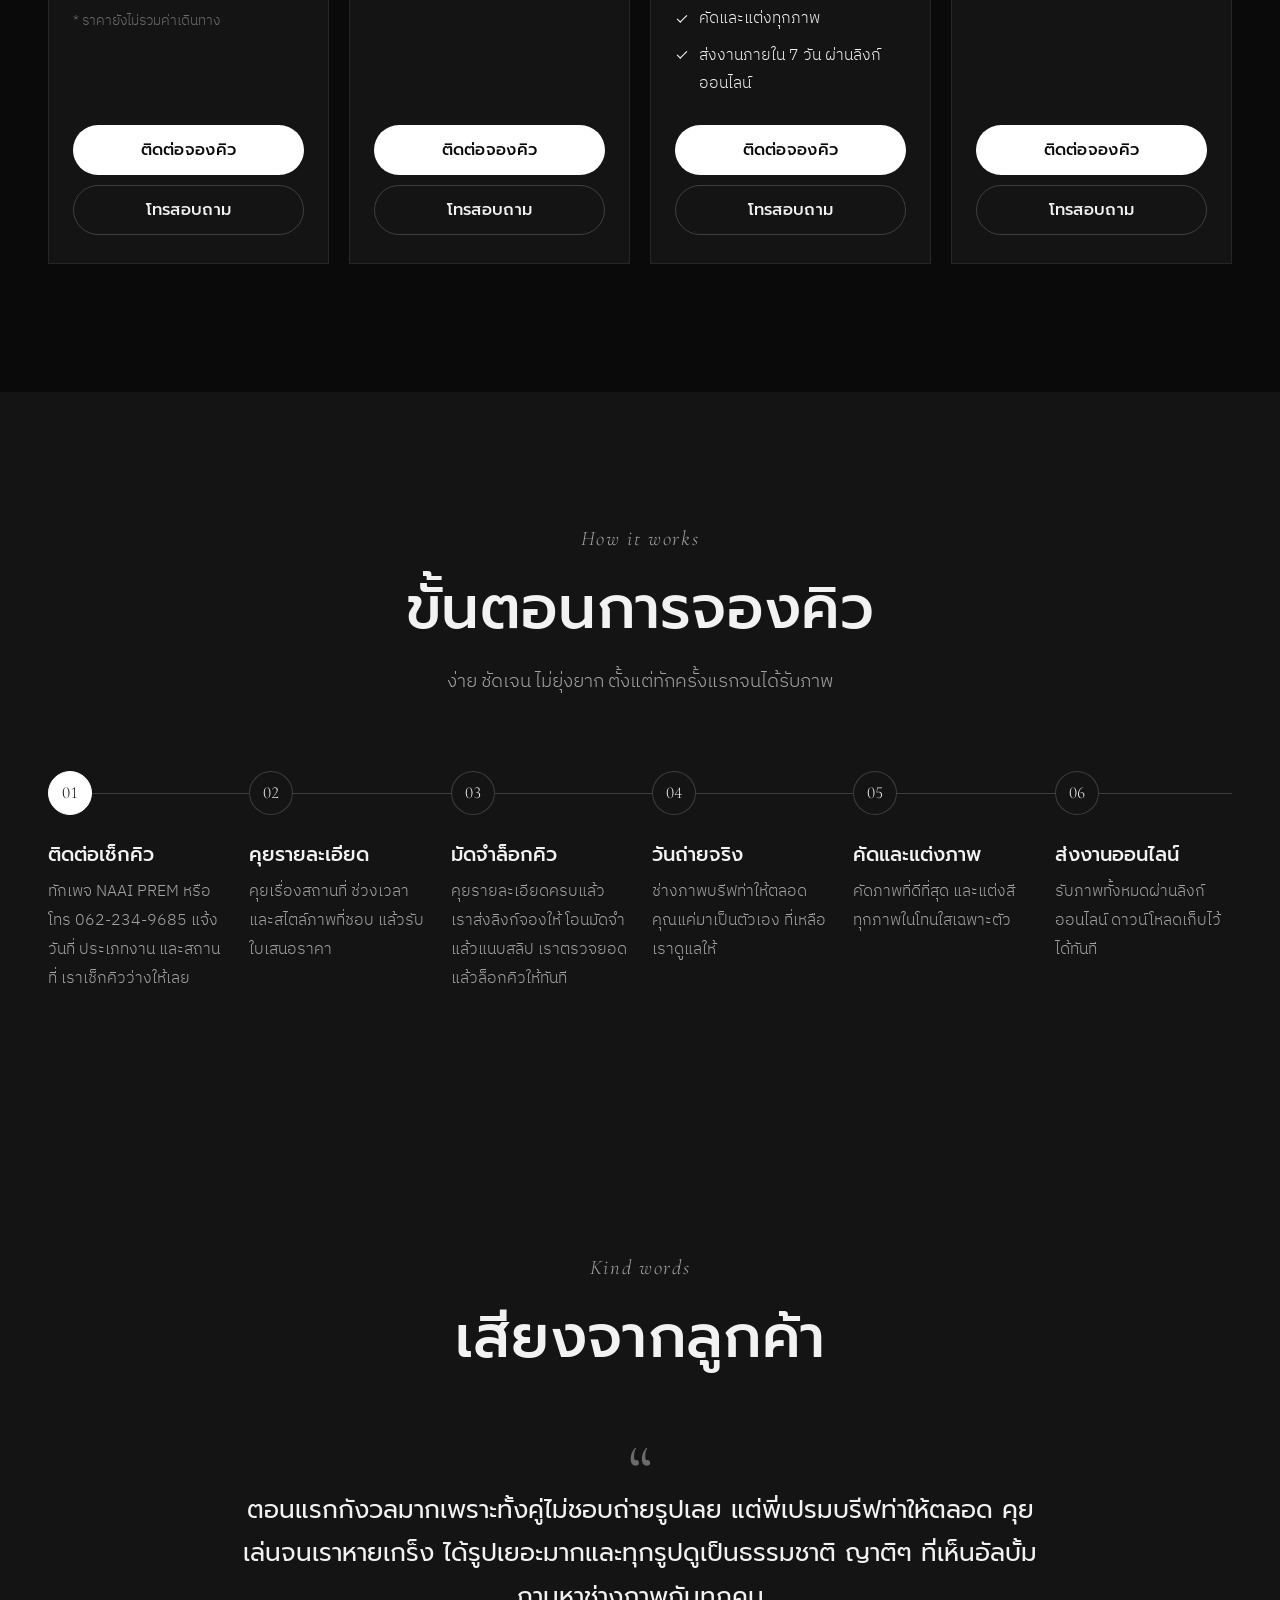
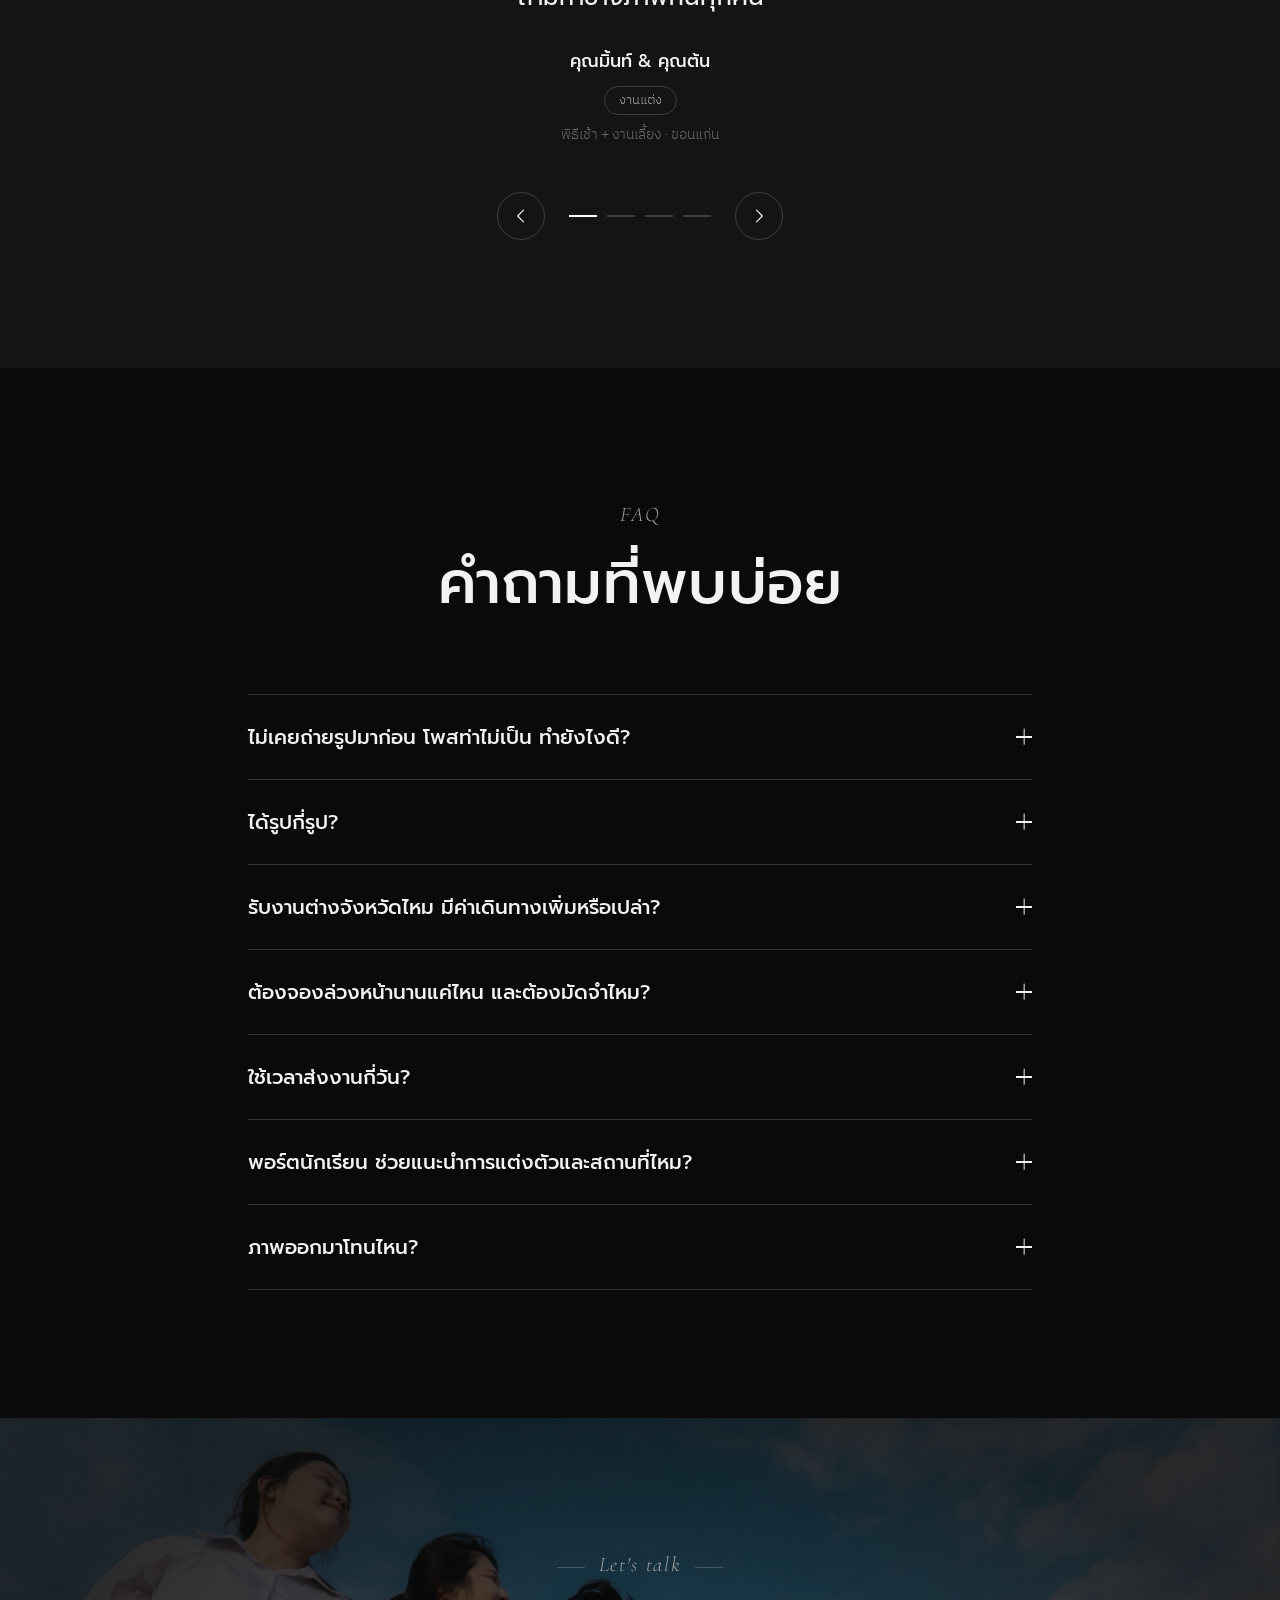
==== commit 47c6e9d9: "Contact buttons open the Facebook page; fix floating menu blocking taps; how-to-contact steps - All " ====
--- a/index.html
+++ b/index.html
@@ -95,13 +95,13 @@
           <li><a href="#faq" class="nav__link">คำถามที่พบบ่อย</a></li>
         </ul>
         <div class="nav__mobile-extra">
-          <a href="https://m.me/61560883106906" data-contact="messenger" class="btn btn--primary btn--block">ทักแชทจองคิว</a>
-          <p class="nav__mobile-label">เลือกงานแล้วทักแชทได้เลย</p>
+          <a href="https://www.facebook.com/people/NAAI-PREM/61560883106906/" data-contact="facebookPage" class="btn btn--primary btn--block">ติดต่อจองคิวทางเพจ</a>
+          <p class="nav__mobile-label">ดูราคาแต่ละงาน</p>
           <ul class="nav__quick">
-            <li><a href="https://m.me/61560883106906" data-contact="messenger"><span>รับปริญญา</span><small>เริ่มต้น 1,200</small></a></li>
-            <li><a href="https://m.me/61560883106906" data-contact="messenger"><span>งานแต่ง</span><small>เริ่มต้น 5,500</small></a></li>
-            <li><a href="https://m.me/61560883106906" data-contact="messenger"><span>พอร์ตนักเรียน</span><small>เริ่มต้น 600</small></a></li>
-            <li><a href="https://m.me/61560883106906" data-contact="messenger"><span>งานบวช</span><small>เริ่มต้น 6,000</small></a></li>
+            <li><a href="#svc-graduation"><span>รับปริญญา</span><small>เริ่มต้น 1,200</small></a></li>
+            <li><a href="#svc-wedding"><span>งานแต่ง</span><small>เริ่มต้น 5,500</small></a></li>
+            <li><a href="#svc-portfolio"><span>พอร์ตนักเรียน</span><small>เริ่มต้น 600</small></a></li>
+            <li><a href="#svc-ordination"><span>งานบวช</span><small>เริ่มต้น 6,000</small></a></li>
           </ul>
           <div class="nav__mobile-contact">
             <a href="tel:0622349685" data-contact="phone" class="nav__mobile-phone"><span data-contact-text="phoneLabel">062-234-9685</span></a>
@@ -114,7 +114,7 @@
         </div>
       </nav>
 
-      <a href="https://m.me/61560883106906" data-contact="messenger" class="btn btn--primary btn--sm nav__cta">จองคิว</a>
+      <a href="https://www.facebook.com/people/NAAI-PREM/61560883106906/" data-contact="facebookPage" class="btn btn--primary btn--sm nav__cta">จองคิว</a>
 
       <button class="nav__toggle" id="navToggle" aria-label="เปิดเมนู" aria-expanded="false" aria-controls="navMenu">
         <span></span><span></span>
@@ -168,7 +168,7 @@
           <p class="intro__lead reveal" data-delay="2">ช่างภาพเฟรนลี่ โพสไม่เป็นเราบรีฟท่าให้ คุยเล่นได้สนุก ถ่ายรูปด้วยกันแบบไม่ต้องเกร็ง</p>
           <p class="intro__sign reveal" data-delay="3">— Prem · naaiprem.foto</p>
           <div class="intro__actions reveal" data-delay="4">
-            <a href="https://m.me/61560883106906" data-contact="messenger" class="btn btn--primary">ทักแชทจองคิวกับเปรม</a>
+            <a href="https://www.facebook.com/people/NAAI-PREM/61560883106906/" data-contact="facebookPage" class="btn btn--primary">ติดต่อจองคิวกับเปรม</a>
             <a href="#portfolio" class="btn btn--ghost">ดูผลงาน</a>
           </div>
         </div>
@@ -333,11 +333,11 @@
         <header class="section-head reveal">
           <p class="eyebrow">Services</p>
           <h2 class="section-title" id="servicesTitle">บริการถ่ายภาพ</h2>
-          <p class="section-lead">ราคาชัดเจน ไม่จำกัดจำนวนรูป เลือกแพ็กเกจที่ใช่แล้วทักแชทมาจองคิวได้เลย งานประเภทอื่น (วันเกิด งานบริษัท ฯลฯ) ก็ทักมาเล่ารายละเอียดได้เลย</p>
+          <p class="section-lead">ราคาชัดเจน ไม่จำกัดจำนวนรูป เลือกแพ็กเกจที่ใช่แล้วทักเพจ NAAI PREM มาจองคิวได้เลย งานประเภทอื่น (วันเกิด งานบริษัท ฯลฯ) ก็ทักมาเล่ารายละเอียดได้เลย</p>
         </header>
 
         <div class="services__grid">
-          <article class="service reveal" data-delay="0">
+          <article class="service reveal" id="svc-wedding" data-delay="0">
             <div class="service__media">
               <img src="images/services/service-wedding.jpg" alt="เจ้าสาวชุดไทยสีเงินยิ้มเขินประสานมือ หน้าฉากดอกไม้สีชมพู ตัวอย่างภาพงานแต่ง" width="800" height="1000" loading="lazy" decoding="async">
             </div>
@@ -360,13 +360,13 @@
               </ul>
               <p class="service__note">* ราคายังไม่รวมค่าเดินทาง</p>
               <div class="service__actions">
-                <a href="https://m.me/61560883106906" data-contact="messenger" class="btn btn--primary btn--block">ทักแชทจองคิว</a>
+                <a href="https://www.facebook.com/people/NAAI-PREM/61560883106906/" data-contact="facebookPage" class="btn btn--primary btn--block">ติดต่อจองคิว</a>
                 <a href="tel:0622349685" data-contact="phone" class="btn btn--outline btn--block">โทรสอบถาม</a>
               </div>
             </div>
           </article>
 
-          <article class="service reveal" data-delay="1">
+          <article class="service reveal" id="svc-graduation" data-delay="1">
             <div class="service__media">
               <img src="images/services/service-graduation.jpg" alt="บัณฑิตหญิงในชุดครุยยิ้มกว้างพิงพนักม้านั่งไม้ ตัวอย่างภาพรับปริญญา" width="800" height="1000" loading="lazy" decoding="async">
             </div>
@@ -388,13 +388,13 @@
                 <li class="service__delivery">ส่งงานไม่เกิน 14 วัน ผ่านลิงก์ออนไลน์<!-- แก้: ระยะเวลาส่งงาน --></li>
               </ul>
               <div class="service__actions">
-                <a href="https://m.me/61560883106906" data-contact="messenger" class="btn btn--primary btn--block">ทักแชทจองคิว</a>
+                <a href="https://www.facebook.com/people/NAAI-PREM/61560883106906/" data-contact="facebookPage" class="btn btn--primary btn--block">ติดต่อจองคิว</a>
                 <a href="tel:0622349685" data-contact="phone" class="btn btn--outline btn--block">โทรสอบถาม</a>
               </div>
             </div>
           </article>
 
-          <article class="service reveal" data-delay="2">
+          <article class="service reveal" id="svc-portfolio" data-delay="2">
             <div class="service__media">
               <img src="images/services/service-portfolio.jpg" alt="นักเรียนหญิงถือหนังสือชีววิทยายิ้มบนสะพาน ตัวอย่างภาพพอร์ตนักเรียน" width="800" height="1000" loading="lazy" decoding="async">
             </div>
@@ -418,13 +418,13 @@
                 <li class="service__delivery">ส่งงานภายใน 7 วัน ผ่านลิงก์ออนไลน์<!-- แก้: ระยะเวลาส่งงาน --></li>
               </ul>
               <div class="service__actions">
-                <a href="https://m.me/61560883106906" data-contact="messenger" class="btn btn--primary btn--block">ทักแชทจองคิว</a>
+                <a href="https://www.facebook.com/people/NAAI-PREM/61560883106906/" data-contact="facebookPage" class="btn btn--primary btn--block">ติดต่อจองคิว</a>
                 <a href="tel:0622349685" data-contact="phone" class="btn btn--outline btn--block">โทรสอบถาม</a>
               </div>
             </div>
           </article>
 
-          <article class="service reveal" data-delay="3">
+          <article class="service reveal" id="svc-ordination" data-delay="3">
             <div class="service__media">
               <img src="images/services/service-ordination.jpg" alt="นาคในชุดไทยพนมมือยิ้มหน้าฉากดอกไม้สีส้มและป้ายงานอุปสมบท ตัวอย่างภาพงานอุปสมบท" width="800" height="1000" loading="lazy" decoding="async">
             </div>
@@ -447,7 +447,7 @@
               </ul>
               <p class="service__note">* ราคายังไม่รวมค่าเดินทาง</p>
               <div class="service__actions">
-                <a href="https://m.me/61560883106906" data-contact="messenger" class="btn btn--primary btn--block">ทักแชทจองคิว</a>
+                <a href="https://www.facebook.com/people/NAAI-PREM/61560883106906/" data-contact="facebookPage" class="btn btn--primary btn--block">ติดต่อจองคิว</a>
                 <a href="tel:0622349685" data-contact="phone" class="btn btn--outline btn--block">โทรสอบถาม</a>
               </div>
             </div>
@@ -468,8 +468,8 @@
         <ol class="process__list">
           <li class="step reveal" data-delay="0">
             <span class="step__num">01</span>
-            <h3 class="step__title">ทักแชทเช็กคิว</h3>
-            <p class="step__text">ทัก<a href="https://m.me/61560883106906" data-contact="messenger">แชทเพจ NAAI PREM</a> หรือโทร <span data-contact-text="phoneLabel">062-234-9685</span> แจ้งวันที่ ประเภทงาน และสถานที่ เราเช็กคิวว่างให้เลย</p>
+            <h3 class="step__title">ติดต่อเช็กคิว</h3>
+            <p class="step__text">ทัก<a href="https://www.facebook.com/people/NAAI-PREM/61560883106906/" data-contact="facebookPage">เพจ NAAI PREM</a> หรือโทร <span data-contact-text="phoneLabel">062-234-9685</span> แจ้งวันที่ ประเภทงาน และสถานที่ เราเช็กคิวว่างให้เลย</p>
           </li>
           <li class="step reveal" data-delay="1">
             <span class="step__num">02</span>
@@ -579,17 +579,23 @@
       <div class="cta__content container">
         <p class="eyebrow reveal">Let's talk</p>
         <h2 class="cta__title reveal" id="ctaTitle">พร้อมเก็บวันสำคัญ<br>ของคุณแล้วหรือยัง?</h2>
-        <p class="cta__text reveal">ทักแชทมาเช็กวันว่างและจองคิวได้เลย หรือโทรคุยรายละเอียดก็ได้ คุยกันแบบสบายๆ</p>
+        <p class="cta__text reveal">ทักเพจมาเช็กวันว่างและจองคิวได้เลย หรือโทรคุยรายละเอียดก็ได้ คุยกันแบบสบายๆ</p>
         <div class="cta__actions reveal">
-          <a href="https://m.me/61560883106906" data-contact="messenger" class="btn btn--primary btn--lg">
-            <svg viewBox="0 0 24 24" aria-hidden="true"><path d="M21 12a8 8 0 0 1-11.6 7.1L4 20l1.1-4.6A8 8 0 1 1 21 12z"/></svg>
-            ทักแชทจองคิว
+          <a href="https://www.facebook.com/people/NAAI-PREM/61560883106906/" data-contact="facebookPage" class="btn btn--primary btn--lg">
+            <svg viewBox="0 0 24 24" aria-hidden="true"><path d="M14 8h3V4h-3a4 4 0 0 0-4 4v2H7v4h3v7h4v-7h3l1-4h-4V8z"/></svg>
+            ติดต่อจองคิวทางเพจ
           </a>
           <a href="tel:0622349685" data-contact="phone" class="btn btn--ghost btn--lg">
             <svg viewBox="0 0 24 24" aria-hidden="true"><path d="M5 4h4l2 5-2.5 1.5a11 11 0 0 0 5 5L15 13l5 2v4a2 2 0 0 1-2 2A16 16 0 0 1 3 6a2 2 0 0 1 2-2z"/></svg>
             โทร <span data-contact-text="phoneLabel">062-234-9685</span>
           </a>
         </div>
+        <!-- แก้: ขั้นตอนสั้นๆ ใต้ปุ่มติดต่อ -->
+        <ol class="cta__how reveal" aria-label="วิธีติดต่อจองคิว">
+          <li><span>1</span>กดติดต่อจองคิว</li>
+          <li><span>2</span>กด "ส่งข้อความ" บนเพจ</li>
+          <li><span>3</span>แจ้งวันที่ ประเภทงาน สถานที่</li>
+        </ol>
         <p class="cta__note reveal">หรือดูงานล่าสุดที่ Instagram <a href="https://www.instagram.com/naaiprem_photo/" data-contact="instagram">@naaiprem_photo</a></p>
       </div>
     </section>
@@ -606,7 +612,7 @@
       <div class="footer__col">
         <h3 class="footer__heading">ติดต่อ</h3>
         <a href="tel:0622349685" data-contact="phone" class="footer__phone"><span data-contact-text="phoneLabel">062-234-9685</span></a>
-        <p class="footer__muted">หรือทักแชทเพจ NAAI PREM ได้ทุกวัน</p>
+        <p class="footer__muted">หรือทักเพจ NAAI PREM ได้ทุกวัน</p>
       </div>
 
       <div class="footer__col">
@@ -642,17 +648,17 @@
   <!-- ============================== ปุ่มลอย (มือถือ) ============================== -->
   <div class="fab" id="fab">
     <div class="fab__menu" id="fabMenu">
-      <a href="https://m.me/61560883106906" data-contact="messenger" class="fab__action">
-        <svg viewBox="0 0 24 24" aria-hidden="true"><path d="M21 12a8 8 0 0 1-11.6 7.1L4 20l1.1-4.6A8 8 0 1 1 21 12z"/></svg>
-        ทักแชทจองคิว
+      <a href="https://www.facebook.com/people/NAAI-PREM/61560883106906/" data-contact="facebookPage" class="fab__action">
+        <svg viewBox="0 0 24 24" aria-hidden="true"><path d="M14 8h3V4h-3a4 4 0 0 0-4 4v2H7v4h3v7h4v-7h3l1-4h-4V8z"/></svg>
+        ติดต่อจองคิวทางเพจ
       </a>
       <a href="tel:0622349685" data-contact="phone" class="fab__action">
         <svg viewBox="0 0 24 24" aria-hidden="true"><path d="M5 4h4l2 5-2.5 1.5a11 11 0 0 0 5 5L15 13l5 2v4a2 2 0 0 1-2 2A16 16 0 0 1 3 6a2 2 0 0 1 2-2z"/></svg>
         โทรเลย
       </a>
-      <a href="https://www.facebook.com/people/NAAI-PREM/61560883106906/" data-contact="facebookPage" class="fab__action">
-        <svg viewBox="0 0 24 24" aria-hidden="true"><path d="M14 8h3V4h-3a4 4 0 0 0-4 4v2H7v4h3v7h4v-7h3l1-4h-4V8z"/></svg>
-        ดูเพจ NAAI PREM
+      <a href="https://www.instagram.com/naaiprem_photo/" data-contact="instagram" class="fab__action">
+        <svg viewBox="0 0 24 24" aria-hidden="true"><rect x="3.5" y="3.5" width="17" height="17" rx="5"/><circle cx="12" cy="12" r="4"/><circle cx="17.3" cy="6.7" r=".6"/></svg>
+        Instagram
       </a>
     </div>
     <button class="fab__toggle" id="fabToggle" aria-label="เปิดช่องทางติดต่อ" aria-expanded="false" aria-controls="fabMenu">
--- a/css/style.css
+++ b/css/style.css
@@ -623,6 +623,7 @@
 .services { background: var(--bg); }
 .services__grid { display: grid; grid-template-columns: repeat(4, 1fr); gap: 20px; perspective: 1400px; }
 .service {
+  scroll-margin-top: calc(var(--nav-h) + 16px); /* ทางลัดในเมนูมือถือเลื่อนมาที่การ์ด ไม่ให้หัวการ์ดจมใต้เมนู */
   display: flex; flex-direction: column;
   background: var(--bg-alt); border: 1px solid var(--line);
   transition: border-color .5s var(--ease);
@@ -1124,7 +1125,10 @@
 .cta__title { font-family: var(--font-heading); font-weight: 500; font-size: clamp(2.3rem, 5.8vw, 4.2rem); line-height: 1.3; }
 .cta__text { margin-top: 18px; max-width: 620px; color: rgba(242,242,242,.82); font-size: 1.12rem; }
 .cta__actions { display: flex; flex-wrap: wrap; justify-content: center; gap: 16px; margin-top: 40px; }
-.cta__note { margin-top: 28px; font-size: .92rem; color: rgba(242,242,242,.65); }
+.cta__how { display: flex; flex-wrap: wrap; justify-content: center; gap: 10px 26px; margin-top: 26px; font-family: var(--font-heading); font-size: .92rem; color: rgba(242,242,242,.82); }
+.cta__how li { display: inline-flex; align-items: center; gap: 9px; }
+.cta__how span { display: grid; place-items: center; width: 24px; height: 24px; border-radius: 50%; border: 1px solid rgba(255,255,255,.5); font-size: .78rem; font-variant-numeric: tabular-nums; }
+.cta__note { margin-top: 22px; font-size: .92rem; color: rgba(242,242,242,.65); }
 .cta__note a { color: var(--text); border-bottom: 1px solid rgba(255,255,255,.35); }
 @media (max-width: 599px) {
   .cta__actions { flex-direction: column; width: 100%; }
@@ -1190,7 +1194,10 @@
     display: flex; flex-direction: column; align-items: flex-end; gap: 12px;
     transition: opacity .4s var(--ease), transform .4s var(--ease);
   }
-  .fab.is-hidden { opacity: 0; transform: translateY(24px); pointer-events: none; }
+  .fab, .fab__menu { pointer-events: none; } /* กล่องเมนูตอนปิดมองไม่เห็นแต่มีขนาด — ห้ามบังการแตะปุ่มอื่นด้านหลัง */
+  .fab__toggle { pointer-events: auto; }
+  .fab.is-hidden { opacity: 0; transform: translateY(24px); }
+  .fab.is-hidden .fab__toggle { pointer-events: none; }
   .fab__toggle {
     display: grid; place-items: center; width: 58px; height: 58px; border-radius: 50%;
     background: var(--accent); color: var(--accent-ink);
@@ -1215,7 +1222,6 @@
     opacity: 1; transform: none; pointer-events: auto; visibility: visible;
     transition: opacity .35s var(--ease), transform .35s var(--ease), visibility 0s;
   }
-  .fab.is-open .fab__action:first-child { transition-delay: .06s; }
 }
 
 /* ===== Lightbox ===== */
